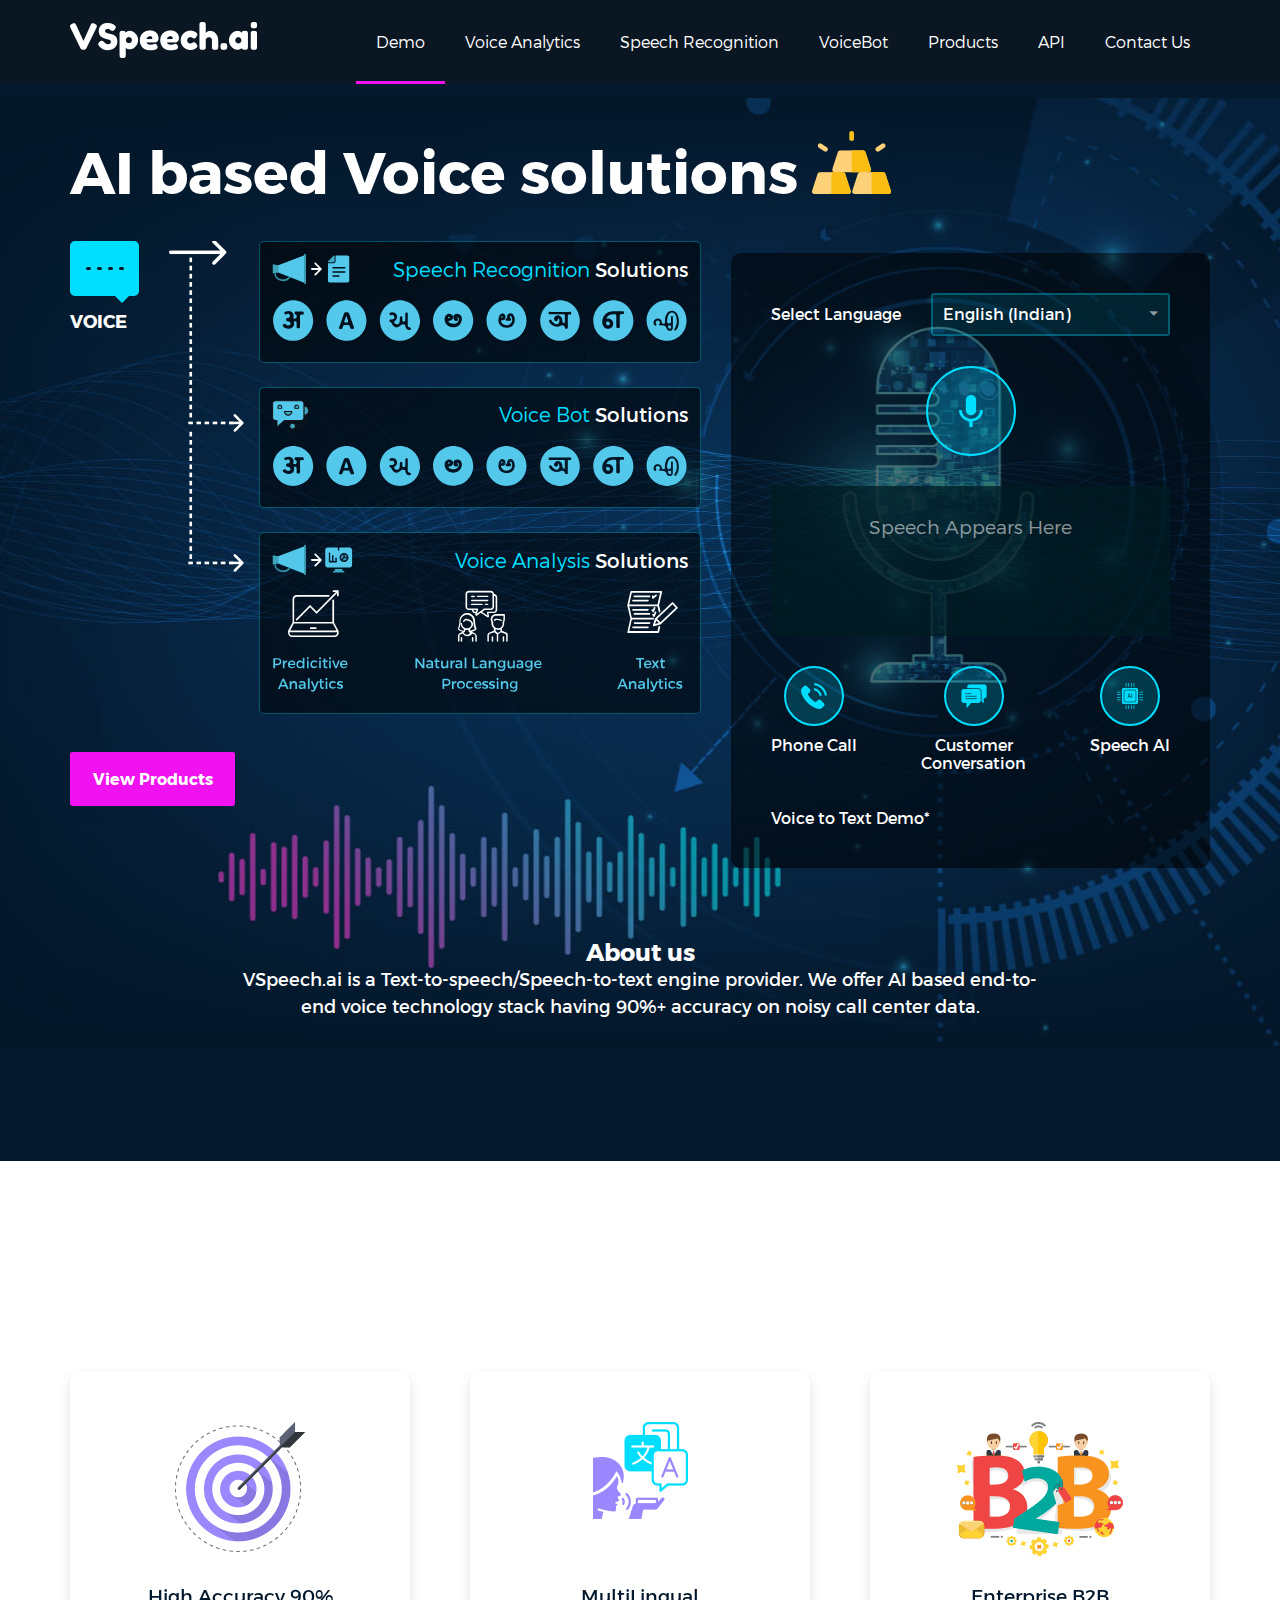
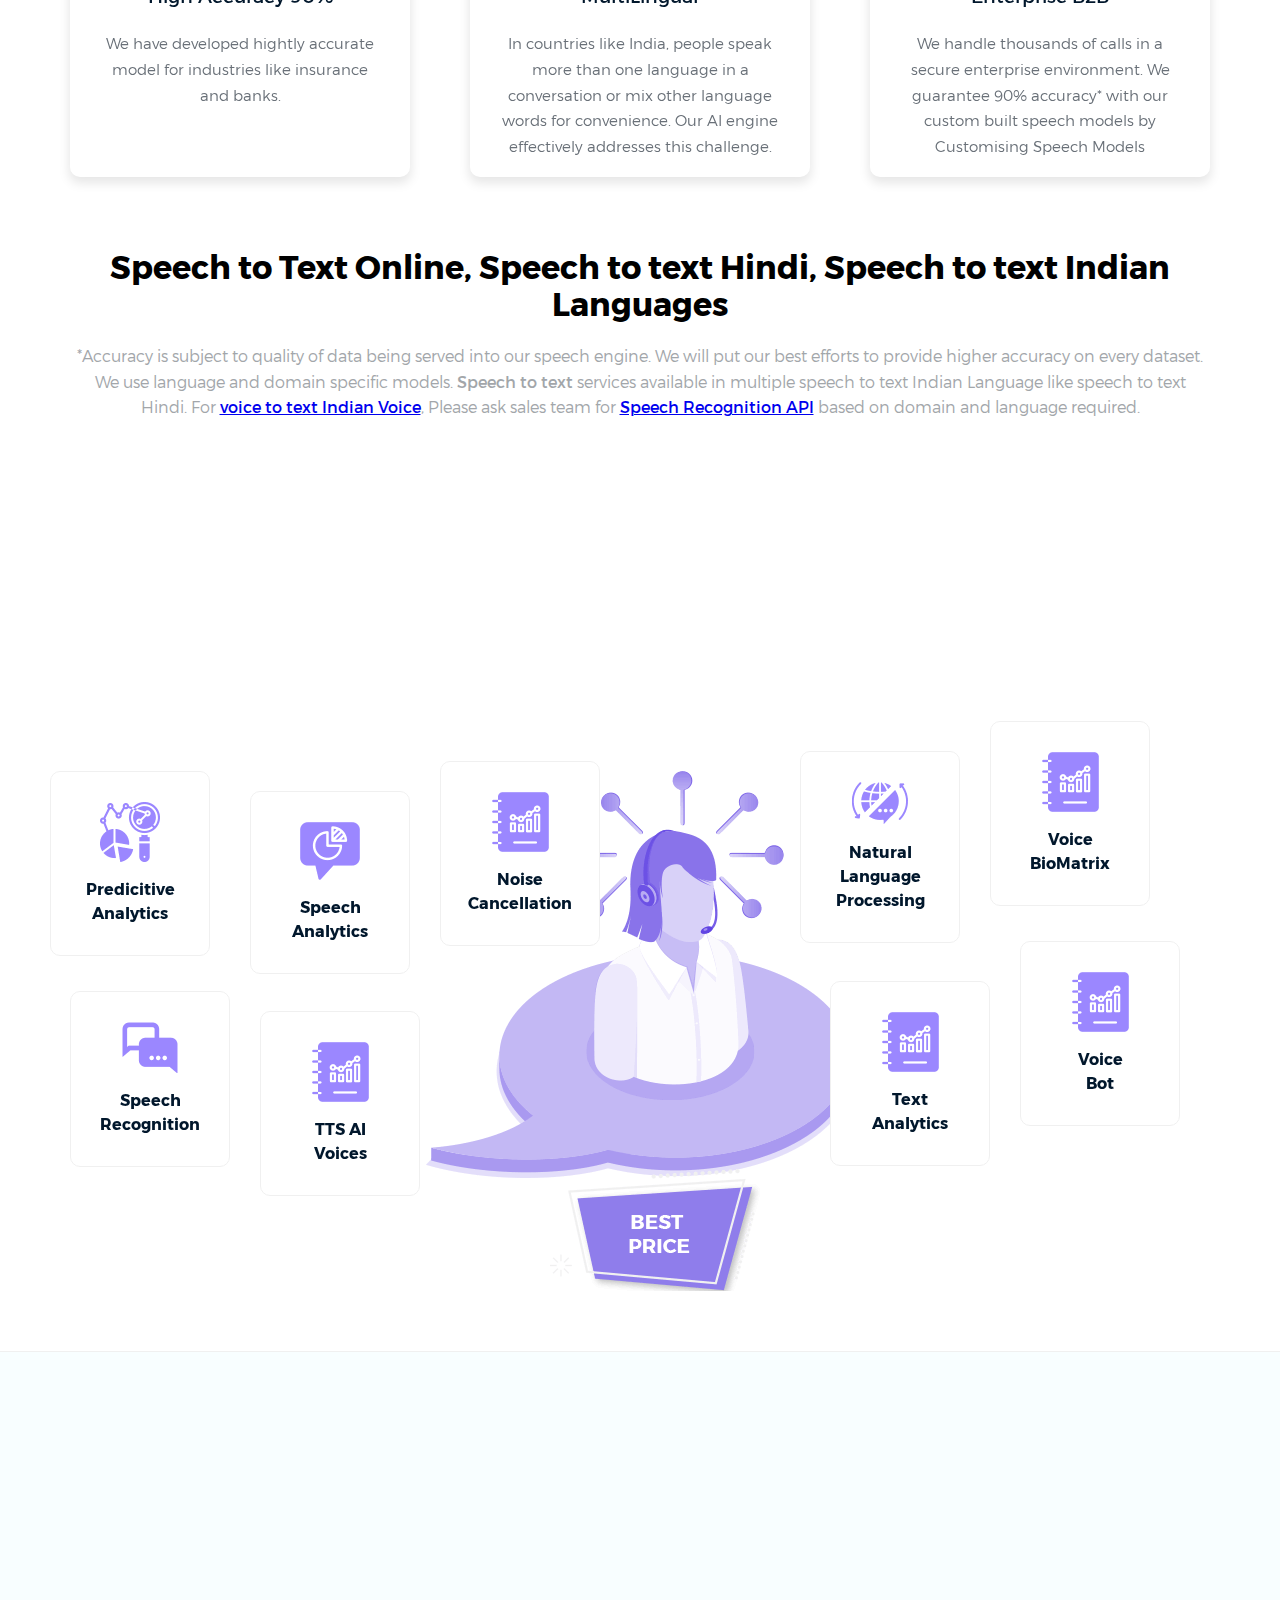
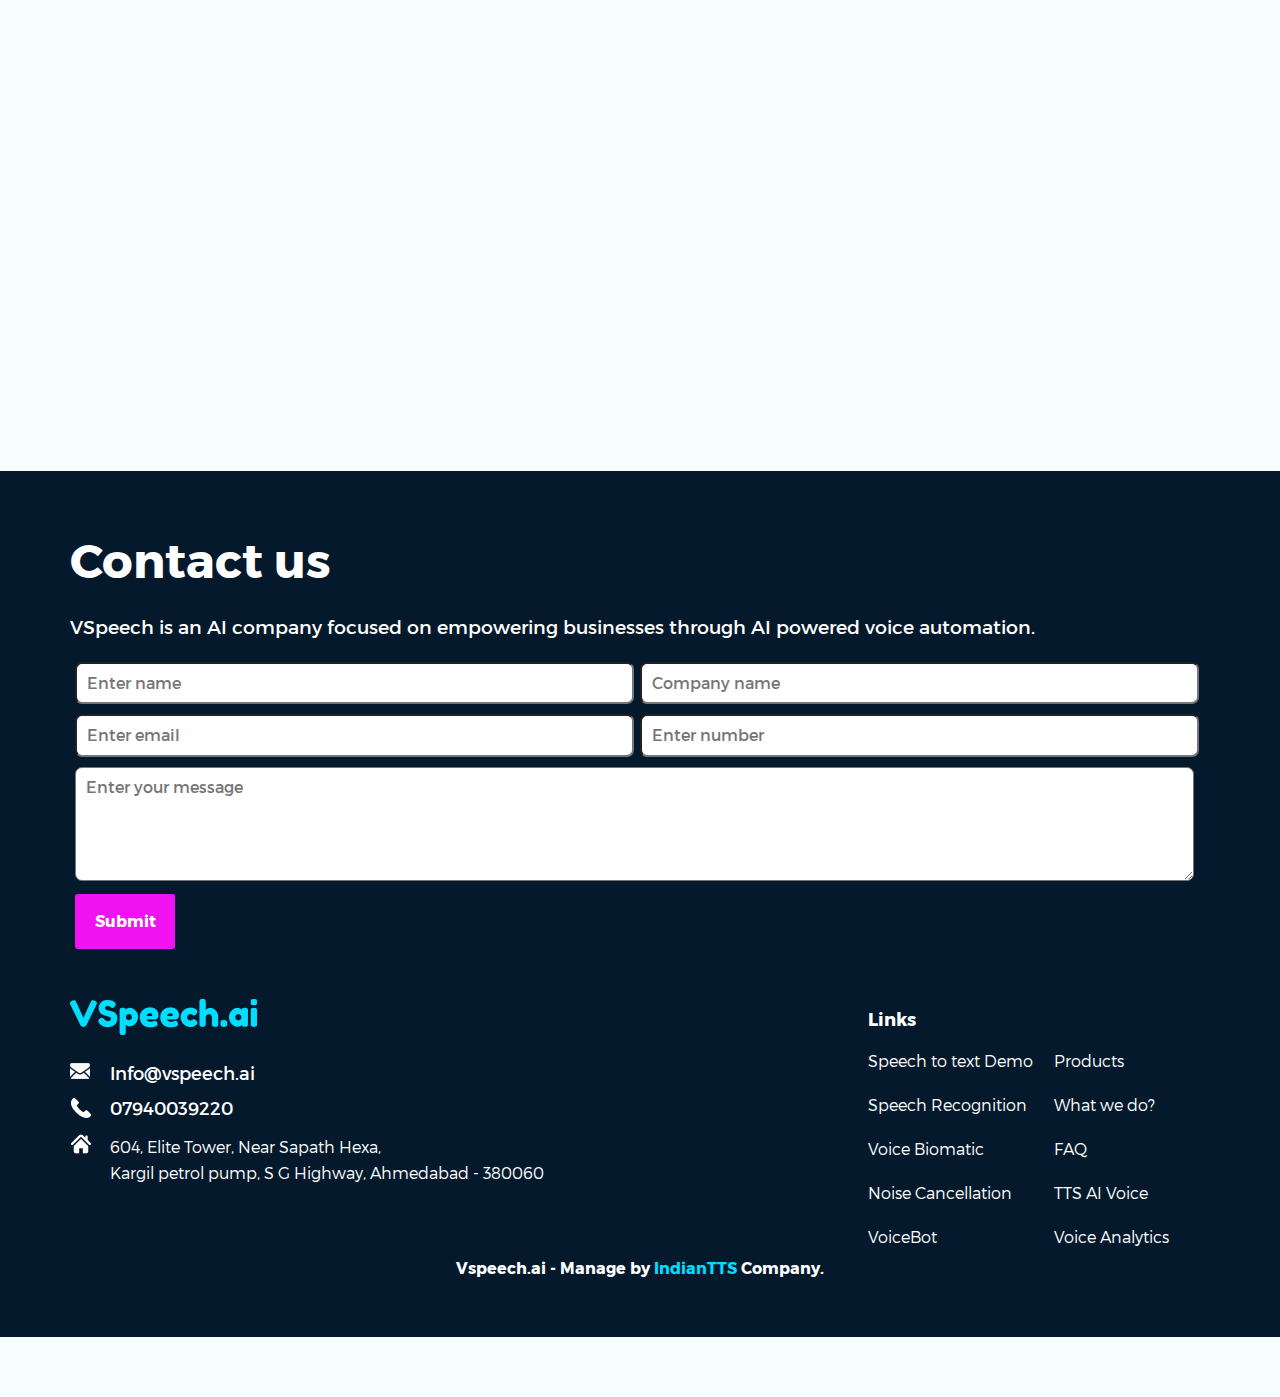
==== index.html @ 7326e4f8 "first" ====
<!DOCTYPE html>
<!--[if lt IE 7]>      <html class="no-js lt-ie9 lt-ie8 lt-ie7"> <![endif]-->
<!--[if IE 7]>         <html class="no-js lt-ie9 lt-ie8"> <![endif]-->
<!--[if IE 8]>         <html class="no-js lt-ie9"> <![endif]-->
<!--[if gt IE 8]><!-->
<html lang="en" class="no-js">
<!--<![endif]-->
<head>
<meta charset="utf-8" />
<meta http-equiv="X-UA-Compatible" content="IE=edge" />
<title>Speech to Text, Speech to text Hindi, Speech to text Indian Language
      Online</title>
<meta
      name="keywords"
      content="Speech to Text, Speech to text Hindi, Speech to text Indian Language, Speech to Text Online"
    />
<meta
      name="description"
      content="VSpeech is an AI company and providing speech to text online, speech to text Hindi, speech to text in Indian languages and convert speech input to text."
    />
<meta
      name="viewport"
      content="width=device-width, initial-scale=1.0, maximum-scale=1.0, user-scalable=no"
    />
<link rel="canonical" href="https://vspeech.ai/" />
<!-- Global site tag (gtag.js) - Google Analytics -->
<script
      async
      src="https://www.googletagmanager.com/gtag/js?id=UA-156684585-1"
    ></script>
<script>
      window.dataLayer = window.dataLayer || [];
      function gtag() {
        dataLayer.push(arguments);
      }
      gtag("js", new Date());

      gtag("config", "UA-156684585-1");
    </script>
<script type="application/ld+json">
	{
	 "@context": "http://schema.org",
	 "@type": "BreadcrumbList",
	 "itemListElement":
	 [
	  {
	   "@type": "ListItem",
	   "position": 1,
	   "item":
	   {
		"@id": "https://vspeech.ai/"",
		"name": "Home"
		}
	  },
	  {
	   "@type": "ListItem",
	  "position": 2,
	  "item":
	   {
		 "@id": "https://vspeech.ai/index.html#banner",
		 "name": "Demo"
	   }
	  },
	  {
	   "@type": "ListItem",
	  "position": 3,
	  "item":
	   {
		 "@id": "https://vspeech.ai/product.html",
		 "name": "Product"
	   }
	  },
	  {
	   "@type": "ListItem",
	  "position": 4,
	  "item":
	   {
		 "@id": "https://vspeech.ai/index.html#features",
		 "name": "Features"
	   }
	  },
	  {
	   "@type": "ListItem",
	  "position": 5,
	  "item":
	   {
		 "@id": "https://vspeech.ai/API.html",
		 "name": "API"
	   }
	  },
	  {
	   "@type": "ListItem",
	  "position": 6,
	  "item":
	   {
		 "@id": "https://vspeech.ai/index.html#contact-us",
		 "name": "Contact"
	   }
	  }
	 ]
	}
	</script>
<link rel="stylesheet" href="assets/css/normalize.css" />
<link rel="stylesheet" href="assets/css/animate.css" />
<link rel="stylesheet" href="assets/css/style.css" />
<script src="https://ajax.googleapis.com/ajax/libs/jquery/3.4.1/jquery.min.js"></script>
<script src="assets/js/wow.min.js" async defer></script>
<script src="assets/js/scripts.js" async defer></script>
<script src="assets/js/recorderjs/recorder.js" async defer></script>
<script src="assets/js/Upload_script.js" async defer></script>
<script type="text/javascript">
      

      function emailSend() {

  // $('#phraseform').click(function(e) {
        // e.preventDefault();
        var Name = $("#name").val();
        var emailID = $("#email").val();
        var Telno = $("#tel").val();
        var msg = $("#message").val();
        var comp_Name = $("#cname").val();

        var err1, err2, err3, err4, err5, err6;
        var data = {
            name: Name,
            email: emailID,
            contactphoneno: Telno,
            contactmessage: msg,
            company_Name: comp_Name
        };
        var phoneno = /^\(?([0-9]{3})\)?[-. ]?([0-9]{3})[-. ]?([0-9]{4})$/;
        var phoneno2 = /^\(?([0-9]{3})\)?[-. ]?([0-9]{3})[-. ]?([0-9]{3})[-. ]?([0-9]{4})$/;
        var phoneno3 = /^\(?([0-9]{3})\)?[-. ]?([0-9]{2})[-. ]?([0-9]{8})$/;
        var phoneno4 = /^\+?([0-9]{12})$/;
        var phoneno5 = /^\(?([0-9]{3})\)?[-. ]?([0-9]{8})$/;
        var phoneno6 = /^\(?([0-9]{4})\)?[-. ]?([0-9]{8})$/;
        var phoneno7 = /^\0?([0-9]{10})$/;
        var phoneno8 = /^\+?([0-9]{2})?[-. ]?([0-9]{10})$/;
        if (Name == "") {
            err1 = 1;
            $("#name").addClass("errClass");
        } else {
            err1 = 2;
            $("#name").removeClass("errClass");
        }
        if (emailID == "" || /^\w+([\.-]?\w+)*@\w+([\.-]?\w+)*(\.\w{2,3})+$/.test(emailID) == false) {
            err2 = 1;
            $("#email").addClass("errClass");
        } else {
            err2 = 2;
            $("#email").removeClass("errClass");
        }

        if (Telno.match(phoneno) || Telno.match(phoneno2) || Telno.match(phoneno3) || Telno.match(phoneno4) || Telno.match(phoneno5) || Telno.match(phoneno6) || Telno.match(phoneno7) || Telno.match(phoneno8)) {
            err3 = 2;
            $("#tel").removeClass("errClass");
        } else if (Telno == "") {
            err3 = 1;
            $("#tel").addClass("errClass");
        } else {
            err3 = 1;
            $("#tel").addClass("errClass");
        }
        if (msg == "") {
            err4 = 1;
            $("#message").addClass("errClass");
        } else {
            err4 = 2;
            $("#message").removeClass("errClass");
        }
        if (comp_Name == "") {
            err5 = 1;
            $("#cname").addClass("errClass");
        } else {
            err5 = 2;
            $("#cname").removeClass("errClass");
        }
        if (err1 == 2 && err2 == 2 && err3 == 2 && err4 == 2 && err5 == 2) {
            console.log("data :: ", data)
            $.ajax({
              type: "POST",
              url: "https://indiantts.com/api/send_vspeech_email",
              data: data,
              beforeSend: function() {
                  // alert('sending !!!');
              },
              success: function() {
                  // alert("success!!");
              },
              error: function(err) {
                  // alert("ERROR!!!");
              },
              complete: function() {
                  window.location.replace("thanks.html");
              }
          });
        }
        
    };

    </script>
</head>
<body>
<!--[if lt IE 7]>
      <p class="browsehappy">
        You are using an <strong>outdated</strong> browser. Please
        <a href="#">upgrade your browser</a> to improve your experience.
      </p>
    <![endif]-->
<div id="background-for-menu"></div>
<header>
  <div class="container">
    <div class="logo"> <a href="index.html"><i class="sprite sprite-top-logo"></i></a> </div>
    <div class="toggle-menu"> <span></span> <span></span> <span></span> </div>
    <nav>
      <ul>
        <li><a href="#banner" class="active">Demo</a></li>
        <li><a href="VoiceAnalysis.html">Voice Analytics</a></li>
        <li><a href="ASR.html">Speech Recognition</a></li>
        <li><a href="voicebot.html">VoiceBot</a></li>
        <li><a href="products.html">Products</a></li>
        <li><a href="API.html">API</a></li>
        <li><a href="#contact-us">Contact Us</a></li>
      </ul>
    </nav>
  </div>
</header>
<div id="banner">
  <div class="banner-content">
    <div class="container">
      <h1> AI based Voice solutions <i class="sprite sprite-gold-bar"></i> </h1>
      <div class="banner-main-content">
        <div class="banner-left-content">
          <div class="voice-wrap">
            <div class="svg-wrap">
              <div id="bars">
                <div class="bar"></div>
                <div class="bar"></div>
                <div class="bar"></div>
                <div class="bar"></div>
              </div>
            </div>
            <h4 class="voice">Voice</h4>
          </div>
          <div class="collector-wrap">
            <div class="left-arrows"> <i class="sprite sprite-left-arrows"></i> </div>
            <div class="collector vs-collector"> 
              <!-- <div class="collector-sprite">
                    <i class="sprite sprite-collector"> </i>
                  </div> -->
              <div class="collector-inner">
                <h3> <img src="assets/images/speaker.svg" /> <span>Speech Recognition <b>Solutions</b></span></h3>
                <p><img src="assets/images/lan-icon.svg" /></p>
              </div>
            </div>
            <div class="collector vs-collector"> 
              <!-- <div class="collector-sprite">
                    <i class="sprite sprite-humonitor"> </i>
                  </div> -->
              <div class="collector-inner">
                <h3> <img src="assets/images/voice-bot.svg" /> <span>Voice Bot <b>Solutions</b></span></h3>
                <p><img src="assets/images/lan-icon.svg" /></p>
              </div>
            </div>
            <div class="collector vs-collector last"> 
              <!-- <div class="collector-sprite">
                    <i class="sprite sprite-advisor"> </i>
                  </div> -->
              <div class="collector-inner">
                <h3> <img src="assets/images/voiceAna.svg" /> <span>Voice Analysis <b>Solutions</b></span></h3>
                <p><img src="assets/images/features.svg" /></p>
              </div>
            </div>
          </div>
          <div class="cta" style="margin-top:25px"> <a class="btn" href="products.html">View Products</a> </div>
        </div>
        <div class="banner-right-content" style="margin-top:12px">
          <div class="select-language-wrap"> <span>Select Language</span>
            <div class="box">
              <select data-placeholder="Choose a Language" id="lang">
                <option value="model_english" selected>English (Indian)</option>
                <option value="model_hindi">Hindi</option>
              </select>
            </div>
          </div>
          <div class="speak-wrap wow pulse infinite"> <i class="sprite sprite-mic" id="record"></i> </div>
          <div class="timerCls"> Recording will stop in - <span></span> Second</div>
          <div class="speech-appears-wrap">
            <div class="spinner speech-loader">
              <div class="rect1"></div>
              <div class="rect2"></div>
              <div class="rect3"></div>
              <div class="rect4"></div>
              <div class="rect5"></div>
            </div>
            <span id="dfl-txt">Speech Appears Here</span> <span id="result-txt">Speech Appears Here</span> </div>
          <div class="phone-call-wrap">
            <ul>
              <li> <span class="wow zoomIn"> <i class="sprite sprite-phone-call"></i> </span>
                <h6>Phone Call</h6>
              </li>
              <li> <span class="wow zoomIn"> <i class="sprite sprite-conversation"></i> </span>
                <h6> Customer<br />
                  Conversation </h6>
              </li>
              <li> <span class="wow zoomIn"> <i class="sprite sprite-speech-ai"></i> </span>
                <h6>Speech AI</h6>
              </li>
            </ul>
          </div>
          <br>
          <br>
          <span class="wow zoomIn" style="color:white";>Voice to Text Demo* </span> </div>
      </div>
      <div class="about">
        <h5>About us </h5>
        <p> VSpeech.ai is a Text-to-speech/Speech-to-text engine provider. We offer AI based end-to-end voice technology stack having 90%+ accuracy on noisy call center data.</p>
      </div>
    </div>
  </div>
</div>
<div id="partner-vspeech">
  <div class="container">
    <h2 class="title-h2 wow fadeInUp">Our Commitment</h2>
    <h4 class="title-h4 wow fadeInUp"> We are looking for a partners to expand our AI based voice technology </h4>
    <div class="partner-blocks-wrap">
      <div class="partner-block" data-wow-delay="0ms">
        <div class="sprite-block"> <i class="sprite sprite-accuracy"></i> </div>
        <h4 class="title-h4 dark">High Accuracy 90%</h4>
        <p> We have developed hightly accurate model for industries like
          insurance and banks. </p>
      </div>
      <div class="partner-block" data-wow-delay="200ms">
        <div class="sprite-block"> <i class="sprite sprite-multilingual"></i> </div>
        <h4 class="title-h4 dark">MultiLingual</h4>
        <p> In countries like India, people speak more than one language in a
          conversation or mix other language words for convenience. Our AI
          engine effectively addresses this challenge. </p>
      </div>
      <div class="partner-block" data-wow-delay="400ms">
        <div class="sprite-block"> <i class="sprite sprite-b2b"></i> </div>
        <h4 class="title-h4 dark">Enterprise B2B</h4>
        <p> We handle thousands of calls in a secure enterprise environment.
          We guarantee 90% accuracy* with our custom built speech models by
          Customising Speech Models </p>
      </div>
    </div>
    <div class="condition">
      <h1>Speech to Text Online, Speech to text Hindi, Speech to text Indian Languages</h1>
      <p> *Accuracy is subject to quality of data being served into our speech engine. We will put our best efforts to provide higher accuracy on every dataset. We use language and domain specific models. <b>Speech to text</b> services available in multiple speech to text Indian Language like speech to text Hindi. For <a href="product.html"><b>voice to text Indian Voice</b></a>, Please ask sales team for <a href="API.html"><b>Speech Recognition API</b></a> based on domain and language required. </p>
    </div>
  </div>
</div>
<div id="solutions">
  <div class="container">
    <h2 class="title-h2 wow fadeInUp"> What We do ? </h2>
    <h4 class="title-h4 wow fadeInUp"> Developing solutions for world’s industries. <br />
      AI driven technology firm, dedicated to solve complex business
      problems with Intelligent Speech Solutions.<br />
      Intelligent Speech Solutions AI driven technology firm. </h4>
    <div class="solutions-blocks-wrap"> <img
            src="assets/images/best-price.png"
            class="best-price-img"
            alt="best price"
          />
      <div class="solutions-block"> <i class="sprite sprite-predictive-analytics"></i>
        <h5 class="title-h5"> Predicitive<br />
          Analytics </h5>
      </div>
      <div class="solutions-block" data-wow-delay="200ms"> <i class="sprite sprite-speech-analytics"></i>
        <h5 class="title-h5"> Speech<br />
          Analytics </h5>
      </div>
      <div class="solutions-block" data-wow-delay="300ms"> <i class="sprite sprite-speech-recognition"></i>
        <h5 class="title-h5"> Speech<br />
          Recognition </h5>
      </div>
      <div class="solutions-block" data-wow-delay="500ms"> <i class="sprite sprite-language-processing"></i>
        <h5 class="title-h5"> Natural Language<br />
          Processing </h5>
      </div>
      <div class="solutions-block" data-wow-delay="700ms"> <i class="sprite sprite-text-analytics"></i>
        <h5 class="title-h5"> Text<br />
          Analytics </h5>
      </div>
      <div class="solutions-block" data-wow-delay="900ms"> <i class="sprite sprite-text-analytics"></i>
        <h5 class="title-h5"> Voice <br />
          BioMatrix </h5>
      </div>
      <div class="solutions-block" data-wow-delay="1100ms"> <i class="sprite sprite-text-analytics"></i>
        <h5 class="title-h5"> Voice <br />
          Bot</h5>
      </div>
      <div class="solutions-block" data-wow-delay="1300ms"> <i class="sprite sprite-text-analytics"></i>
        <h5 class="title-h5"> TTS AI  <br />
          Voices</h5>
      </div>
      <div class="solutions-block" data-wow-delay="1300ms"> <i class="sprite sprite-text-analytics"></i>
        <h5 class="title-h5"> Noise  <br />
          Cancellation</h5>
      </div>
    </div>
  </div>
</div>
<div id="features">
<div class="container">
  <h2 class="title-h2 wow fadeInUp animated" style="visibility: visible; animation-name: fadeInUp;"> Speech Recognition and Voice Analysis Features (ASR) </h2>
  <div class="api-wrap wow fadeInUp animated" style="visibility: visible; animation-name: fadeInUp;">
    <h4 class="title-h4"> AI driven technology firm, dedicated to solve complex business
      problems with<br>
      intelligent solutions AI driven technology firm. </h4>
    <a class="btn btn-api" href="https://vspeech.ai/API.html" title="Speech to Text Online API">API</a> </div>
  <div class="feature-blocks-wrap">
    <div class="feature-block wow fadeIn animated" style="visibility: visible; animation-name: fadeIn;">
      <div class="sprite-round-block light-pink"> <i class="sprite sprite-timestamp-generation"></i> </div>
      <h4 class="title-h4 dark">Timestamp Generation</h4>
      <p> Get each word time </p>
    </div>
    <div class="feature-block wow fadeIn animated" data-wow-delay="200ms" style="visibility: visible; animation-delay: 200ms; animation-name: fadeIn;">
      <div class="sprite-round-block light-purple"> <i class="sprite sprite-speaker-diarization"></i> </div>
      <h4 class="title-h4 dark">Speaker Diarization</h4>
      <p> Recognize speakers in Conversation and map with voice. </p>
    </div>
    <div class="feature-block wow fadeIn animated" data-wow-delay="400ms" style="visibility: visible; animation-delay: 400ms; animation-name: fadeIn;">
      <div class="sprite-round-block light-orange"> <i class="sprite sprite-lexicon-dictionary"></i> </div>
      <h4 class="title-h4 dark">Custom Lexicon Dictionaries</h4>
      <p> Correct transcript accuracy by adding Lexicon layer . This works
        effectively for names and industry usecase keywords. </p>
    </div>
    <div class="feature-block wow fadeIn animated" data-wow-delay="600ms" style="visibility: visible; animation-delay: 600ms; animation-name: fadeIn;">
      <div class="sprite-round-block light-sky"> <i class="sprite sprite-live-streaming"></i> </div>
      <h4 class="title-h4 dark">Live Streaming</h4>
      <p> Real-time Stream support for Voice Bots. </p>
    </div>
    <div class="feature-block wow fadeIn animated" data-wow-delay="800ms" style="visibility: visible; animation-delay: 800ms; animation-name: fadeIn;">
      <div class="sprite-round-block light-violet"> <i class="sprite sprite-confidence-score"></i> </div>
      <h4 class="title-h4 dark">Confidence and Individual</h4>
      <p> Monitor accuracy by score of sentence and indivisual word. </p>
    </div>
  </div>
</div>
<footer id="contact-us">
  <div class="container">
    <div class="contact-flex">
      <h2 class="title-h2"> Contact us </h2>
      <div class="letter-image wow zoomIn slow">
        <div class="animated-mail">
          <div class="back-fold"></div>
          <div class="letter">
            <div class="letter-border"></div>
            <div class="letter-title"></div>
            <div class="letter-context"></div>
            <div class="letter-stamp">
              <div class="letter-stamp-inner"></div>
            </div>
          </div>
          <div class="top-fold"></div>
          <div class="body"></div>
          <div class="left-fold"></div>
        </div>
        <div class="shadow"></div>
      </div>
    </div>
    <h4 class="title-h4"> VSpeech is an AI company focused on empowering businesses through AI powered voice automation. </h4>
    <div style="margin-top: 15px;padding: 5px;">
      <div class="customInputDiv">
        <input type="text" class="customInput" id="name" name="Name" placeholder="Enter name" required>
      </div>
      <div class="customInputDiv">
        <input type="text" class="customInput" id="cname" name="Company" placeholder="Company name" required>
      </div>
      <div class="customInputDiv">
        <input type="email" class="customInput" id="email" name="Email-Address" placeholder="Enter email" required>
      </div>
      <div class="customInputDiv" style="margin-bottom: 10px;">
        <input type="tel" class="customInput" id="tel" name="Mobile" placeholder="Enter number" required>
      </div>
      <div class="cntMsg" style="    margin-bottom: 10px;    ">
        <textarea class="customInput" name="Message" id="message" rows="5" placeholder="Enter your message" required></textarea>
      </div>
      <div class="cntBtn">
        <button type="submit" id="phraseform" onclick="emailSend()" title="Submit" class="btn defBtn btn-lg float-right">Submit</button>
      </div>
    </div>
    <div class="contact-wrap" style="width: 100%;">
      <div class="contact-us"> <a href="#" class="footer-logo"> <i class="sprite sprite-footer-logo"></i
            ></a>
        <ul>
          <li> <i class="sprite sprite-mail"></i> <a href="mailto:info@vspeech.ai">Info@vspeech.ai</a> </li>
          <li> <i class="sprite sprite-phone"></i> <a href="tel:07940039220">07940039220</a> </li>
          <li> <i class="sprite sprite-address"></i> <span> 604, Elite Tower, Near Sapath Hexa,<br />
            Kargil petrol pump, S G Highway, Ahmedabad - 380060</span
                > </li>
        </ul>
      </div>
      <div class="links-wrap main-page">
        <h5>Links</h5>
        <ul>
          <li><a href="#banner">Speech to text Demo</a></li>
          <li><a href="ASR.html">Speech Recognition</a></li>
          <li><a href="VoiceBioMatrix.html">Voice Biomatic</a></li>
          <li><a href="NoiseCancellation.html">Noise Cancellation</a></li>
          <li><a href="voicebot.html">VoiceBot</a></li>
          <li><a href="products.html">Products</a></li>
          <li><a href="index.html#solutions">What we do?</a></li>
          <li><a href="FAQ.html">FAQ</a></li>
          <li><a href="https://indiantts.com/">TTS AI Voice</a></li>
		  <li><a href="VoiceAnalysis.html">Voice Analytics</a></li>
        </ul>
      </div>
    </div>
    <div style="width: 100%;color: white;">
      <h4 style="text-align: center;">Vspeech.ai - Manage by <a href="https://indiantts.com/" target="_blank" style="text-decoration: none;color: #00deff;"><span>IndianTTS</span></a> Company.</h4>
      <!-- <h4 style="text-align: center;">Copyright © 2020 Indian Text to Speech Pvt Ltd, All Rights Reserved.<h4> --> 
    </div>
  </div>
</footer>
<div class="bottom-to-top"> <i>▲</i> </div>
</body>
</html>
---- assets/css/style.css ----
@charset "UTF-8";
@font-face {
	font-family: "Montserrat";
	src: url("fonts/Montserrat-Light.eot");
	src: url("fonts/Montserrat-Light.eot?#iefix") format("embedded-opentype"), url("fonts/Montserrat-Light.woff") format("woff"), url("fonts/Montserrat-Light.ttf") format("truetype"), url("fonts/Montserrat-Light.svg#Montserrat-Light") format("svg");
	font-weight: 300;
	font-style: normal;
}
@font-face {
	font-family: "Montserrat";
	src: url("fonts/Montserrat-Regular.eot");
	src: url("fonts/Montserrat-Regular.eot?#iefix") format("embedded-opentype"), url("fonts/Montserrat-Regular.woff") format("woff"), url("fonts/Montserrat-Regular.ttf") format("truetype"), url("fonts/Montserrat-Regular.svg#Montserrat-Regular") format("svg");
	font-weight: normal;
	font-style: normal;
}
@font-face {
	font-family: "Montserrat";
	src: url("fonts/Montserrat-Bold.eot");
	src: url("fonts/Montserrat-Bold.eot?#iefix") format("embedded-opentype"), url("fonts/Montserrat-Bold.woff") format("woff"), url("fonts/Montserrat-Bold.ttf") format("truetype"), url("fonts/Montserrat-Bold.svg#Montserrat-Bold") format("svg");
	font-weight: bold;
	font-style: normal;
}
* {
	padding: 0;
	margin: 0;
	-webkit-box-sizing: border-box;
	box-sizing: border-box;
}
html {
	font-size: 1rem;
	scroll-behavior: smooth;
}
body {
	font-family: "Montserrat", sans-serif !important;
	-webkit-font-smoothing: antialiased;
	-moz-osx-font-smoothing: grayscale;
}
/* common functions scss */
/* sprite icons */
.sprite, ul.product-ul li::before {
	background-image: url(../images/spritesheet.png);
	background-repeat: no-repeat;
	display: inline-block;
}
.sprite-accuracy {
	width: 130px;
	height: 132px;
	background-position: -1px -1px;
}
.sprite-acquire-customers {
	width: 60px;
	height: 59px;
	background-position: -133px -1px;
}
.sprite-address {
	width: 22px;
	height: 20px;
	background-position: -195px -1px;
}
.sprite-advisor {
	width: 77px;
	height: 76px;
	background-position: -219px -1px;
}
.sprite-b2b {
	width: 166px;
	height: 134px;
	background-position: -133px -79px;
}
.sprite-collector {
	width: 81px;
	height: 74px;
	background-position: -298px -1px;
}
.sprite-confidence-score {
	width: 40px;
	height: 40px;
	background-position: -301px -77px;
}
.sprite-conversation {
	width: 26px;
	height: 25px;
	background-position: -343px -77px;
}
.sprite-engage-customers {
	width: 60px;
	height: 60px;
	background-position: -301px -119px;
}
.sprite-footer-logo {
	width: 187px;
	height: 36px;
	background-position: -1px -215px;
}
.sprite-gold-bar {
	width: 79px;
	height: 63px;
	background-position: -301px -181px;
}
.sprite-humonitor {
	width: 81px;
	height: 60px;
	background-position: -190px -246px;
}
.sprite-language-processing {
	width: 56px;
	height: 43px;
	background-position: -273px -246px;
}
.sprite-left-arrows {
	width: 76px;
	height: 333px;
	background-position: -382px -1px;
}
.sprite-lexicon-dictionary {
	width: 29px;
	height: 42px;
	background-position: -1px -370px;
}
.sprite-live-streaming {
	width: 40px;
	height: 28px;
	background-position: -32px -370px;
}
.sprite-top-logo {
	width: 187px;
	height: 36px;
	background-position: -74px -370px;
}
.sprite-mail {
	width: 20px;
	height: 16px;
	background-position: -263px -370px;
}
.sprite-mic {
	width: 26px;
	height: 32px;
	background-position: -285px -336px;
}
.sprite-multilingual {
	width: 95px;
	height: 97px;
	background-position: -313px -336px;
}
.sprite-phone {
	width: 22px;
	height: 21px;
	background-position: -410px -336px;
}
.sprite-phone-call {
	width: 26px;
	height: 26px;
	background-position: -434px -336px;
}
.sprite-predictive-analytics {
	width: 60px;
	height: 60px;
	background-position: -410px -364px;
}
.sprite-product-tick, ul.product-ul li::before {
	width: 21px;
	height: 21px;
	background-position: -1px -156px;
}
.sprite-product-avatar {
	width: 138px;
	height: 95px;
	background-position: -10px -255px;
}
.sprite-speaker-diarization {
	width: 39px;
	height: 39px;
	background-position: -1px -426px;
}
.sprite-speech-ai {
	width: 26px;
	height: 26px;
	background-position: -42px -426px;
}
.sprite-speech-analytics {
	width: 60px;
	height: 58px;
	background-position: -70px -426px;
}
.sprite-speech-recognition {
	width: 56px;
	height: 51px;
	background-position: -132px -426px;
}
.sprite-support-customers {
	width: 60px;
	height: 57px;
	background-position: -190px -426px;
}
.sprite-text-analytics {
	width: 57px;
	height: 60px;
	background-position: -252px -426px;
}
.sprite-timestamp-generation {
	width: 39px;
	height: 41px;
	background-position: -410px -426px;
}
.sprite-price-icon {
	width: 60px;
	height: 60px;
	background-position: -47px -143px;
}
/* Head and Banner section */
#banner, #banner-product {
	background: url(../images/banner.jpg) center 15px no-repeat #04192c;
	width: 100%;
}
#banner.product-banner, #banner-product.product-banner {
	background: #04192c;
}
header {
	background-color: #0a1622;
	-webkit-box-shadow: 0px 2px 4.55px 0.45px rgba(0, 0, 0, 0.3);
	box-shadow: 0px 2px 4.55px 0.45px rgba(0, 0, 0, 0.3);
}
header .container {
	display: -webkit-box;
	display: -ms-flexbox;
	display: flex;
	-webkit-box-orient: horizontal;
	-webkit-box-direction: normal;
	-ms-flex-direction: row;
	flex-direction: row;
	-webkit-box-pack: justify;
	-ms-flex-pack: justify;
	justify-content: space-between;
	-webkit-box-align: center;
	-ms-flex-align: center;
	align-items: center;
}
 @media only screen and (max-width: 767px) {
header .container {
	-webkit-box-orient: vertical;
	-webkit-box-direction: normal;
	-ms-flex-direction: column;
	flex-direction: column;
}
}
header .logo {
	padding: 22px 0;
}
.container {
	padding: 0 15px;
	max-width: 1170px;
	width: 100%;
	margin: auto;
}
nav ul {
	display: -webkit-inline-box;
	display: -ms-inline-flexbox;
	display: inline-flex;
}
nav li {
	list-style: none;
}
nav li a {
	color: #fff;
	text-decoration: none;
	padding: 0 20px 30px 20px;
	font-weight: 300;
	font-size: 1rem;
}
nav li a:hover, nav li a:focus, nav li a:active, nav li a.active {
	border-bottom: 3px solid #f112f1;
	color: #fff !important;
}
.banner-content {
	padding: 3rem 0 7rem;
}
.banner-content h1 {
	font-size: 3.7rem;
	color: #fff;
	margin: 0 0 2.3rem;
}
.banner-main-content {
	display: -webkit-box;
	display: -ms-flexbox;
	display: flex;
	-webkit-box-orient: horizontal;
	-webkit-box-direction: normal;
	-ms-flex-direction: row;
	flex-direction: row;
}
 @media only screen and (max-width: 767px) {
.banner-main-content {
	-webkit-box-orient: vertical;
	-webkit-box-direction: normal;
	-ms-flex-direction: column;
	flex-direction: column;
}
}
.banner-left-content {
	-webkit-box-flex: 58%;
	-ms-flex: 58%;
	flex: 58%;
	display: -webkit-box;
	display: -ms-flexbox;
	display: flex;
	-webkit-box-orient: horizontal;
	-webkit-box-direction: normal;
	-ms-flex-direction: row;
	flex-direction: row;
	-ms-flex-wrap: wrap;
	flex-wrap: wrap;
}
 @media only screen and (max-width: 767px) {
.banner-left-content {
	-webkit-box-orient: vertical;
	-webkit-box-direction: normal;
	-ms-flex-direction: column;
	flex-direction: column;
}
}
.voice-wrap {
	-webkit-box-flex: 15%;
	-ms-flex: 15%;
	flex: 15%;
}
.voice-wrap h4.voice {
	color: #fff;
	font-size: 1.1rem;
	font-weight: bold;
	text-transform: uppercase;
	padding: 15px 0 0;
}
.svg-wrap {
	background-color: #00deff;
	width: 70%;
	border-radius: 5px;
	padding: 10px 0;
	position: relative;
}
.svg-wrap::after {
	top: 100%;
	right: 15%;
	border: solid transparent;
	content: " ";
	height: 0;
	width: 0;
	position: absolute;
	pointer-events: none;
	border-color: rgba(136, 183, 213, 0);
	border-top-color: #00deff;
	border-width: 7px;
	margin-left: -7px;
}
.svg-wrap #bars {
	display: -webkit-box;
	display: -ms-flexbox;
	display: flex;
	-webkit-box-pack: center;
	-ms-flex-pack: center;
	justify-content: center;
	-webkit-box-align: center;
	-ms-flex-align: center;
	align-items: center;
	height: 35px;/*     background: black; */
}
.svg-wrap .bar {
	background: #01172c;
	bottom: 1px;
	height: 3px;
	width: 5px;
	margin: 0px 3px;
	border-radius: 3px;
	-webkit-animation: sound 0ms -600ms linear infinite alternate;
	animation: sound 0ms -600ms linear infinite alternate;
}
 @-webkit-keyframes sound {
 0% {
 opacity: 0.35;
 height: 3px;
}
 100% {
 opacity: 1;
 height: 30px;
}
}
 @keyframes sound {
 0% {
 opacity: 0.35;
 height: 3px;
}
 100% {
 opacity: 1;
 height: 30px;
}
}
.svg-wrap .bar:nth-child(1) {
	left: 1px;
	-webkit-animation-duration: 474ms;
	animation-duration: 474ms;
}
.svg-wrap .bar:nth-child(2) {
	left: 15px;
	-webkit-animation-duration: 433ms;
	animation-duration: 433ms;
}
.svg-wrap .bar:nth-child(3) {
	left: 29px;
	-webkit-animation-duration: 407ms;
	animation-duration: 407ms;
}
.svg-wrap .bar:nth-child(4) {
	left: 43px;
	-webkit-animation-duration: 458ms;
	animation-duration: 458ms;
}
.collector-wrap {
	-webkit-box-flex: 85%;
	-ms-flex: 85%;
	flex: 85%;
	padding-left: 90px;
	position: relative;
}
.left-arrows {
	position: absolute;
	left: 0;
}
.collector {
	padding: 0 0 50px 105px;
	position: relative;
}
.collector.last {
	padding-bottom: 0;
}
.collector .collector-sprite {
	position: absolute;
	left: 0;
	text-align: center;
}
.collector h3 {
	color: #00deff;
	font-weight: normal;
	font-size: 1.6rem;
	padding: 0 0 15px;
}
.collector p {
	color: #fff;
	font-size: 1.3rem;
	line-height: 2rem;
}
.cta {
	-webkit-box-flex: 100%;
	-ms-flex: 100%;
	flex: 100%;
	position: relative;
	z-index: 1;
	top: -30px;
}
.cta .btn {
	margin-right: 1rem;
	width: 25%;
	margin-bottom: 12px;
}
.btn {
	font-weight: bold;
	display: inline-block;
	text-align: center;
	vertical-align: middle;
	border-radius: 0.15rem;
	padding: 0.75rem 1rem;
	cursor: pointer;
	text-decoration: none;
	border: 2px solid #f112f1;
	color: #fff;
	-webkit-transition: 0.4s;
	transition: 0.4s;
	background-color: #f112f1;
	padding: 1rem 1.1rem;
}
.btn:hover, .btn:focus, .btn:active {
	background-color: rgba(241, 18, 241, 0.14);
}
.btn.btn-primary {
	background-color: rgba(241, 18, 241, 0.14);
}
.btn.btn-primary:hover, .btn.btn-primary:focus, .btn.btn-primary:active {
	background-color: #f112f1;
}
.btn.btn-api {
	background-color: rgba(241, 18, 241, 0.14);
	color: #f112f1;
	padding: 0.7rem 1.8rem;
}
.btn.btn-api:hover, .btn.btn-api:focus, .btn.btn-api:active {
	background-color: #f112f1;
	color: #fff;
}
.banner-right-content {
	background-color: rgba(0, 0, 0, 0.54);
	padding: 40px;
	border-radius: 10px;
	-webkit-box-flex: 42%;
	-ms-flex: 42%;
	flex: 42%;
}
.select-language-wrap {
	display: -webkit-box;
	display: -ms-flexbox;
	display: flex;
	-webkit-box-orient: horizontal;
	-webkit-box-direction: normal;
	-ms-flex-direction: row;
	flex-direction: row;
	-webkit-box-pack: justify;
	-ms-flex-pack: justify;
	justify-content: space-between;
}
 @media only screen and (max-width: 767px) {
.select-language-wrap {
	-webkit-box-orient: vertical;
	-webkit-box-direction: normal;
	-ms-flex-direction: column;
	flex-direction: column;
}
}
.select-language-wrap span {
	color: #fff;
	font-size: 1rem;
	-ms-flex-item-align: center;
	-ms-grid-row-align: center;
	align-self: center;
}
.select-language-wrap .box {
	display: block;
	width: 60%;
	position: relative;
}
.select-language-wrap .box::before {
	content: "◣";
	position: absolute;
	top: 14px;
	right: 14px;
	-webkit-transform: rotate(-45deg);
	transform: rotate(-45deg);
	text-align: center;
	font-size: 0.5rem;
	color: #8b9ba1;
	pointer-events: none;
}
.select-language-wrap .box select {
	-webkit-appearance: none;
	-moz-appearance: none;
	appearance: none;
	background-color: rgba(0, 222, 255, 0.1);
	width: 100%;
	text-indent: 0.01px;
	-webkit-transition: border-color 0.15s ease-in-out 0s, -webkit-box-shadow 0.15s ease-in-out 0s;
	transition: border-color 0.15s ease-in-out 0s, -webkit-box-shadow 0.15s ease-in-out 0s;
	transition: border-color 0.15s ease-in-out 0s, box-shadow 0.15s ease-in-out 0s;
	transition: border-color 0.15s ease-in-out 0s, box-shadow 0.15s ease-in-out 0s, -webkit-box-shadow 0.15s ease-in-out 0s;
	border-radius: 0.2rem;
	white-space: nowrap;
	overflow: hidden;
	text-overflow: ellipsis;
	color: #fff;
	cursor: pointer;
	font-size: 1rem;
	border: 2px solid rgba(0, 222, 255, 0.3);
	padding: 10px;
}
.select-language-wrap .box select option {
	background-color: rgba(0, 0, 0, 0.8);
}
.speak-wrap {
	margin: 30px auto;
	width: 90px;
	height: 90px;
	border-radius: 50%;
	border: 2px solid #00deff;
	display: -webkit-box;
	display: -ms-flexbox;
	display: flex;
	-webkit-box-align: center;
	-ms-flex-align: center;
	align-items: center;
	-webkit-box-pack: center;
	-ms-flex-pack: center;
	justify-content: center;
	background-color: rgba(0, 222, 255, 0.2);
}
.speech-appears-wrap {
	background-color: rgba(0, 27, 34, 0.74);
	color: #fff;
	padding: 15px 20px;
	height: 150px;
}
.speech-appears-wrap #dfl-txt {
	font-weight: 300;
	font-size: 1.2rem;
	opacity: 0.54;
	text-align: center;
	width: 100%;
	height: 100%;
	display: inline-block;
	padding: 15px 0;
}
.speech-appears-wrap #result-txt {
	font-weight: 300;
	font-size: 1.2rem;
	opacity: 0.84;
	text-align: center;
	width: 100%;
	height: 100%;
	/*display: inline-block;*/
	padding: 15px 0;
}
.phone-call-wrap ul {
	display: -webkit-box;
	display: -ms-flexbox;
	display: flex;
	-webkit-box-orient: horizontal;
	-webkit-box-direction: normal;
	-ms-flex-direction: row;
	flex-direction: row;
	-webkit-box-pack: justify;
	-ms-flex-pack: justify;
	justify-content: space-between;
	padding: 30px 0 0;
}
 @media only screen and (max-width: 767px) {
.phone-call-wrap ul {
	-webkit-box-orient: vertical;
	-webkit-box-direction: normal;
	-ms-flex-direction: column;
	flex-direction: column;
}
}
.phone-call-wrap ul li {
	list-style: none;
	text-align: center;
}
.phone-call-wrap ul li span {
	width: 60px;
	height: 60px;
	margin: auto auto 10px auto;
	border-radius: 50%;
	border: 2px solid #00deff;
	display: -webkit-box;
	display: -ms-flexbox;
	display: flex;
	-webkit-box-align: center;
	-ms-flex-align: center;
	align-items: center;
	-webkit-box-pack: center;
	-ms-flex-pack: center;
	justify-content: center;
	background-color: rgba(0, 222, 255, 0.2);
}
.phone-call-wrap ul li h6 {
	color: #fff;
	font-size: 1rem;
	font-weight: normal;
}
/* Partner with VSpeech section */
#partner-vspeech, #solutions, #features, #boost-business, footer {
	padding: 60px 0;
}
.title-h2 {
	font-size: 3rem;
	color: #01172c;
	font-weight: bold;
	padding: 0 0 25px;
}
.partner-blocks-wrap {
	display: -webkit-box;
	display: -ms-flexbox;
	display: flex;
	-webkit-box-orient: horizontal;
	-webkit-box-direction: normal;
	-ms-flex-direction: row;
	flex-direction: row;
	-webkit-box-pack: justify;
	-ms-flex-pack: justify;
	justify-content: space-between;
	padding: 40px 0 0;
}
 @media only screen and (max-width: 767px) {
.partner-blocks-wrap {
	-webkit-box-orient: vertical;
	-webkit-box-direction: normal;
	-ms-flex-direction: column;
	flex-direction: column;
}
}
.partner-block {
	width: 340px;
	height: 405px;
	padding: 0 30px;
	border-radius: 10px;
	-webkit-box-shadow: 0px 5px 11.04px 0.96px rgba(0, 0, 0, 0.1);
	box-shadow: 0px 5px 11.04px 0.96px rgba(0, 0, 0, 0.1);
	text-align: center;
	background-color: #fff;
	-webkit-transform: perspective(1px) translateZ(0);
	transform: perspective(1px) translateZ(0);
	-webkit-transition-duration: 0.3s;
	transition-duration: 0.3s;
	-webkit-transition-property: -webkit-transform;
	transition-property: -webkit-transform;
	transition-property: transform;
	transition-property: transform, -webkit-transform;
}
.partner-block:hover {
	-webkit-transform: scale(1.05);
	transform: scale(1.05);
}
.partner-block p {
	color: #697078;
	font-weight: 300;
	line-height: 1.6rem;
	font-size: 0.95rem;
}
 @media only screen and (max-width: 767px) {
.partner-block p {
	font-size: 1.2rem;
	line-height: 2rem;
}
}
.partner-block .title-h4 {
	padding: 25px 0 20px;
}
.sprite-block {
	padding: 50px 0 0;
	height: 184px;
}
.title-h4 {
	color: #697078;
	font-size: 1.2rem;
	font-weight: normal;
	line-height: 1.9rem;
}
.footer-line {
	color: #fefefe;
	font-size: 1.0rem;
	font-weight: normal;
	line-height: 1.9rem;
	margin-top: 20px;
}
.footer-line span {
	color: #00deff;
}
.title-h4.dark {
	color: #01172c;
}
.condition {
	padding: 50px 0 0;
	text-align: center;
}
.condition p {
	line-height: 1.6rem;
	font-weight: 300;
	color: #a2a6aa;
}
/* solutions section */
.solutions-blocks-wrap {
	position: relative;
	background: url(../images/best-price.png) center 60px no-repeat;
	width: 100%;
	min-height: 580px;
	padding: 40px 0 0;
}
.solutions-blocks-wrap .best-price-img {
	display: none;
}
.solutions-block {
	    position: absolute;
    top: 10px;
    right: 0;
    text-align: center;
    border: 1px solid #f0f0f0;
    border-radius: 10px;
    padding: 30px 22px;
    max-width: 160px;
    width: 100%;
    min-height: 130px;
    display: -webkit-box;
    display: -ms-flexbox;
    display: flex;
    -webkit-box-orient: vertical;
    -webkit-box-direction: normal;
    -ms-flex-direction: column;
    flex-direction: column;
    -webkit-box-align: center;
    -ms-flex-align: center;
    align-items: center;
    -webkit-box-pack: center;
    -ms-flex-pack: center;
    justify-content: center;
    -webkit-transform: perspective(1px) translateZ(0);
    transform: perspective(1px) translateZ(0);
    -webkit-transition-duration: 0.3s;
    transition-duration: 0.3s;
    -webkit-transition-property: -webkit-transform;
    transition-property: -webkit-transform;
    transition-property: transform;
    transition-property: transform, -webkit-transform;
    -webkit-transition-timing-function: ease-out;
    transition-timing-function: ease-out;
    background-color: #fff;
}
.solutions-block:hover {
	-webkit-transform: translateY(-8px);
	transform: translateY(-8px);
}
.solutions-block:nth-child(2) {
	left: -20px;
	top: 60px;
}
.solutions-block:nth-child(3) {
	left: 180px;
	top: 80px;
}
.solutions-block:nth-child(4) {
	left: 0;
	top: 280px;
}
.solutions-block:nth-child(5) {
	    right: 250px;
    top: 40px;
}
.solutions-block:nth-child(6) {
	right: 220px;
	top: 270px;
}
.solutions-block:nth-child(7) {
	right: 60px;
	top: 10px;
}
.solutions-block:nth-child(8) {
	right: 30px;
	top: 230px;
}
.solutions-block:nth-child(9) {
	    left: 190px;
    top: 300px;
}
.solutions-block:nth-child(10) {
	    left: 370px;
    top: 50px;
}
.title-h5 {
	color: #01172c;
	font-size: 1rem;
	font-weight: bold;
	line-height: 1.5rem;
	padding: 15px 0 0;
}
/* features section */
#features {
	background-color: #f8feff;
	border-top: 1px solid #f0f0f0;
}
.api-wrap {
	display: -webkit-box;
	display: -ms-flexbox;
	display: flex;
	-webkit-box-orient: horizontal;
	-webkit-box-direction: normal;
	-ms-flex-direction: row;
	flex-direction: row;
}
 @media only screen and (max-width: 767px) {
.api-wrap {
	-webkit-box-orient: vertical;
	-webkit-box-direction: normal;
	-ms-flex-direction: column;
	flex-direction: column;
}
}
.api-wrap h4.title-h4 {
	-webkit-box-flex: 95%;
	-ms-flex: 95%;
	flex: 95%;
}
.api-wrap .btn-api {
	-webkit-box-flex: 5%;
	-ms-flex: 5%;
	flex: 5%;
	-ms-flex-item-align: center;
	-ms-grid-row-align: center;
	align-self: center;
}
.feature-blocks-wrap {
	width: 100%;
	display: -webkit-box;
	display: -ms-flexbox;
	display: flex;
	-webkit-box-orient: horizontal;
	-webkit-box-direction: normal;
	-ms-flex-direction: row;
	flex-direction: row;
	-ms-flex-wrap: wrap;
	flex-wrap: wrap;
	-webkit-box-pack: left;
	-ms-flex-pack: left;
	justify-content: left;
}
 @media only screen and (max-width: 767px) {
.feature-blocks-wrap {
	-webkit-box-orient: vertical;
	-webkit-box-direction: normal;
	-ms-flex-direction: column;
	flex-direction: column;
}
}
.feature-blocks-wrap .feature-block {
	-webkit-box-flex: 0;
	-ms-flex: 0 0 33.333333%;
	flex: 0 0 33.333333%;
	padding: 35px 0 0;
}
.feature-blocks-wrap .feature-block:nth-child(3n + 2) {
	padding-right: 60px;
}
.sprite-round-block {
	width: 82px;
	height: 82px;
	border-radius: 50%;
	display: -webkit-box;
	display: -ms-flexbox;
	display: flex;
	-webkit-box-pack: center;
	-ms-flex-pack: center;
	justify-content: center;
	-webkit-box-align: center;
	-ms-flex-align: center;
	align-items: center;
	margin-bottom: 20px;
}
.sprite-round-block.light-pink {
	background-color: #f9e4fe;
}
.sprite-round-block.light-purple {
	background-color: #e3e7fd;
}
.sprite-round-block.light-orange {
	background-color: #f9eee5;
}
.sprite-round-block.light-sky {
	background-color: #dffbff;
}
.sprite-round-block.light-violet {
	background-color: #eff2ff;
}
.feature-block p {
	font-weight: 300;
	line-height: 1.6rem;
	font-size: 0.95rem;
	color: #01172c;
}
 @media only screen and (max-width: 767px) {
.feature-block p {
	font-size: 1.2rem;
	line-height: 2rem;
}
}
/* boost business section */
#boost-business {
	background-color: #04192c;
}
#boost-business .title-h2 {
	color: #fff;
}
#boost-business .title-h2 span {
	color: #00deff;
}
.boost-blocks-wrap {
	display: -webkit-box;
	display: -ms-flexbox;
	display: flex;
	-webkit-box-orient: horizontal;
	-webkit-box-direction: normal;
	-ms-flex-direction: row;
	flex-direction: row;
	padding: 90px 50px 0 50px;
}
 @media only screen and (max-width: 767px) {
.boost-blocks-wrap {
	-webkit-box-orient: vertical;
	-webkit-box-direction: normal;
	-ms-flex-direction: column;
	flex-direction: column;
}
}
.boost-block {
	background-color: #132d45;
	text-align: center;
	padding: 45px 42px;
	border-radius: 10px;
	-webkit-box-flex: 33.33%;
	-ms-flex: 33.33%;
	flex: 33.33%;
	-webkit-transform: perspective(1px) translateZ(0);
	transform: perspective(1px) translateZ(0);
	-webkit-transition-duration: 0.3s;
	transition-duration: 0.3s;
	-webkit-transition-property: -webkit-transform;
	transition-property: -webkit-transform;
	transition-property: transform;
	transition-property: transform, -webkit-transform;
}
.boost-block:hover {
	-webkit-transform: scale(1.05);
	transform: scale(1.05);
}
.boost-block .title-h4 {
	color: #fff;
	font-size: 1.5rem;
	padding: 40px 0;
}
.boost-block p {
	font-weight: 300;
	line-height: 1.6rem;
	font-size: 0.95rem;
	color: #fff;
	font-size: 1.1rem;
}
 @media only screen and (max-width: 767px) {
.boost-block p {
	font-size: 1.2rem;
	line-height: 2rem;
}
}
.boost-block:nth-child(3n + 2) {
	margin: 0 40px;
}
/* footer section */
footer {
	background-color: #04192c;
}
footer .title-h2, footer .title-h4 {
	color: #fff;
}
.contact-wrap {
	display: -webkit-box;
	display: -ms-flexbox;
	display: flex;
	-webkit-box-orient: horizontal;
	-webkit-box-direction: normal;
	-ms-flex-direction: row;
	flex-direction: row;
	padding: 50px 0 0;
}
 @media only screen and (max-width: 767px) {
.contact-wrap {
	-webkit-box-orient: vertical;
	-webkit-box-direction: normal;
	-ms-flex-direction: column;
	flex-direction: column;
}
}
.contact-us {
	-webkit-box-flex: 70%;
	-ms-flex: 70%;
	flex: 70%;
}
.contact-us ul {
	padding: 25px 0 0;
}
.contact-us ul li {
	list-style: none;
	display: list-item;
	position: relative;
	padding: 0 0 15px 40px;
}
.contact-us ul li i {
	position: absolute;
	left: 0;
}
.contact-us ul li a {
	color: #fff;
	text-decoration: none;
	font-size: 1.1rem;
}
.contact-us ul li span {
	color: #fff;
	font-weight: 300;
	line-height: 26px;
}
.links-wrap {
	padding: 10px 0 0;
	-webkit-box-flex: 30%;
	-ms-flex: 30%;
	flex: 30%;
}
.links-wrap h5 {
	color: #fff;
	font-weight: bold;
	font-size: 1.1rem;
}
.links-wrap ul {
	-webkit-column-count: 2;
	column-count: 2;
	-webkit-column-gap: 30px;
	column-gap: 30px;
	padding: 10px 0 0;
}
.links-wrap ul li {
	list-style: none;
}
.links-wrap ul li:nth-child(-n + 3) {
	width: 120%;
}
.links-wrap ul li:nth-child(n + 4) {
	width: 100%;
}
.links-wrap ul li a {
	color: #fff;
	font-weight: 300;
	line-height: 44px;
	text-decoration: none;
}
#background-for-menu {
	display: none;
	background-color: rgba(0, 0, 0, 0.8);
	position: fixed;
	z-index: 10;
	height: 100%;
	width: 100%;
}
/* Animate Mail Icon */
.contact-flex {
	display: -webkit-box;
	display: -ms-flexbox;
	display: flex;
	-webkit-box-orient: horizontal;
	-webkit-box-direction: normal;
	-ms-flex-direction: row;
	flex-direction: row;
	-webkit-box-pack: justify;
	-ms-flex-pack: justify;
	justify-content: space-between;
	position: relative;
}
 @media only screen and (max-width: 767px) {
.contact-flex {
	-webkit-box-orient: vertical;
	-webkit-box-direction: normal;
	-ms-flex-direction: column;
	flex-direction: column;
}
}
.letter-image {
	position: relative;
	justify-self: flex-end;
	width: 80px;
	height: 60px;
}
.animated-mail {
	position: absolute;
	height: 60px;
	width: 80px;
	-webkit-transition: 0.4s;
	transition: 0.4s;
}
.animated-mail .body {
	position: absolute;
	bottom: 0;
	width: 0;
	height: 0;
	border-style: solid;
	border-width: 0 0 40px 80px;
	border-color: transparent transparent #00deff transparent;
	z-index: 2;
}
.animated-mail .top-fold {
	position: absolute;
	top: 20px;
	width: 0;
	height: 0;
	border-style: solid;
	border-width: 20px 40px 0 40px;
	-webkit-transform-origin: 50% 0%;
	transform-origin: 50% 0%;
	border-color: rgba(0, 222, 255, 0.2) transparent transparent transparent;
	-webkit-transition: z-index 0.2s, -webkit-transform 0.4s;
	transition: z-index 0.2s, -webkit-transform 0.4s;
	transition: transform 0.4s, z-index 0.2s;
	transition: transform 0.4s, z-index 0.2s, -webkit-transform 0.4s;
	-webkit-transform: rotateX(180deg);
	transform: rotateX(180deg);
	z-index: 0;
}
.animated-mail .back-fold {
	position: absolute;
	bottom: 0;
	width: 80px;
	height: 40px;
	background: rgba(0, 222, 255, 0.2);
	z-index: 0;
}
.animated-mail .left-fold {
	position: absolute;
	bottom: 0;
	width: 0;
	height: 0;
	border-style: solid;
	border-width: 20px 0 20px 40px;
	border-color: transparent transparent transparent #00deff;
	z-index: 2;
}
.animated-mail .letter {
	left: 10px;
	bottom: 0px;
	position: absolute;
	width: 60px;
	height: 30px;
	background: white;
	z-index: 1;
	overflow: hidden;
	-webkit-transition: 0.4s 0.2s;
	transition: 0.4s 0.2s;
	-webkit-animation-duration: 0.9s;
	animation-duration: 0.9s;
	-webkit-animation-name: changeHeight;
	animation-name: changeHeight;
	-webkit-animation-iteration-count: infinite;
	animation-iteration-count: infinite;
	-webkit-animation-direction: alternate;
	animation-direction: alternate;
}
.animated-mail .letter .letter-border {
	height: 10px;
	width: 100%;
	background: repeating-linear-gradient(-45deg, #00deff, #00deff 8px, transparent 8px, transparent 18px);
}
.animated-mail .letter .letter-title {
	margin-top: 10px;
	margin-left: 5px;
	height: 5px;
	width: 40%;
	background: #00deff;
}
.animated-mail .letter .letter-context {
	margin-top: 10px;
	margin-left: 5px;
	height: 5px;
	width: 20%;
	background: #00deff;
}
.animated-mail .letter .letter-stamp {
	margin-top: 20px;
	margin-left: 20px;
	border-radius: 100%;
	height: 10px;
	width: 10px;
	background: #00deff;
	opacity: 0.5;
}
 @-webkit-keyframes changeHeight {
 from {
 height: 30px;
}
to {
	height: 55px;
}
}
 @keyframes changeHeight {
 from {
 height: 30px;
}
to {
	height: 55px;
}
}
/* product page */
.banner-product-right-content {
	-webkit-box-flex: 42%;
	-ms-flex: 42%;
	flex: 42%;
}
.product-top-div {
	display: -webkit-box;
	display: -ms-flexbox;
	display: flex;
	-webkit-box-orient: horizontal;
	-webkit-box-direction: normal;
	-ms-flex-direction: row;
	flex-direction: row;
	-webkit-box-pack: justify;
	-ms-flex-pack: justify;
	justify-content: space-between;
}
 @media only screen and (max-width: 767px) {
.product-top-div {
	-webkit-box-orient: vertical;
	-webkit-box-direction: normal;
	-ms-flex-direction: column;
	flex-direction: column;
}
}
.product-top-div div {
	display: -webkit-box;
	display: -ms-flexbox;
	display: flex;
	-webkit-box-orient: horizontal;
	-webkit-box-direction: normal;
	-ms-flex-direction: row;
	flex-direction: row;
	-webkit-box-pack: justify;
	-ms-flex-pack: justify;
	justify-content: space-between;
}
 @media only screen and (max-width: 767px) {
.product-top-div div {
	-webkit-box-orient: vertical;
	-webkit-box-direction: normal;
	-ms-flex-direction: column;
	flex-direction: column;
}
}
.product-top-div div ul:first-child {
	padding-right: 10px;
}
.product-top-div i.sprite-product-avatar {
	margin: 15px 0 0;
}
ul.product-ul {
	padding: 10px 0 0;
}
ul.product-ul li {
	list-style: none;
	color: #fff;
	line-height: 2.4rem;
	position: relative;
	padding: 0 0 0 28px;
}
ul.product-ul li::before {
	position: absolute;
	content: "";
	top: 9px;
	left: 0;
}
.product-bottom-div ul.product-ul {
	position: relative;
}
.product-bottom-div ul.product-ul::before {
	position: absolute;
	content: "";
	top: 10px;
	width: 100%;
	height: 1px;
	border-top: 1px dashed #fff;
}
.product-bottom-div ul.product-ul li:first-child {
	margin-top: 7px;
}
.product-bottom-div ul.product-ul li:nth-child(3) {
	margin-bottom: 10px;
}
.product-bottom-div ul.product-ul li:nth-child(3)::after {
	position: absolute;
	content: "";
	bottom: -5px;
	width: 100%;
	height: 1px;
	border-bottom: 1px dashed #fff;
	left: 0;
}
.pricing-flex {
	display: -webkit-box;
	display: -ms-flexbox;
	display: flex;
	-webkit-box-pack: justify;
	-ms-flex-pack: justify;
	justify-content: space-between;
	-webkit-box-orient: horizontal;
	-webkit-box-direction: normal;
	-ms-flex-direction: row;
	flex-direction: row;
	position: relative;
	width: 100%;
}
.pricing-flex h1.pricing-h1 {
	color: #fff;
	font-size: 3.7rem;
	margin: 0 0 30px;
}
.per-minute-wrap {
	background-color: #04192c;
	padding: 30px 0 0;
}
.per-minute-wrap p {
	font-size: 1.3rem;
	font-weight: bold;
	color: #fff;
	line-height: 1.5rem;
	padding: 0 0 25px;
}
.per-minute-wrap p span {
	color: #00deff;
	font-style: italic;
}
.bottom-to-top {
	background-color: #00deff;
	width: 50px;
	height: 50px;
	position: fixed;
	bottom: 20px;
	right: 20px;
	display: none;
	border-radius: 50%;
	text-align: center;
	color: #04192c;
	cursor: pointer;
	font-size: 1.3rem;
	padding: 12px 0;
}
.bottom-to-top::before {
	position: absolute;
	top: -25px;
	left: -12px;
	content: "Go to Top";
	font-size: 0.8rem;
	color: #00deff;
	display: none;
	text-align: center;
	width: 70px;
}
.bottom-to-top:hover::before {
	display: inline;
}
 @media only screen and (max-width: 767px) {
.bottom-to-top {
	width: 40px;
	height: 40px;
	bottom: 15px;
	right: 15px;
}
}
/* Faq Page */
#faq {
	background-color: #04192c;
}
.faq-h2 {
	color: #fff;
	padding: 2rem 0 1rem;
}
.acc-btn {
	width: 100%;
	margin: 0 auto;
	padding: 20px 25px;
	cursor: pointer;
	color: #fff;
	background-color: #132d45;
	border-bottom: 1px solid #2c3e50;
	position: relative;
}
.acc-btn h4 {
	font-size: 1.2rem;
	font-weight: normal;
}
.acc-btn h4::after {
	width: 8px;
	height: 8px;
	border-right: 1px solid #4a6e78;
	border-bottom: 1px solid #4a6e78;
	position: absolute;
	right: 15px;
	content: " ";
	top: 23px;
	-webkit-transform: rotate(-45deg);
	transform: rotate(-45deg);
	-webkit-transition: all 0.2s ease-in-out;
	transition: all 0.2s ease-in-out;
}
.acc-btn h4.selected {
	color: #00deff;
}
.acc-btn h4.selected::after {
	-webkit-transform: rotate(45deg);
	transform: rotate(45deg);
	-webkit-transition: all 0.2s ease-in-out;
	transition: all 0.2s ease-in-out;
	border-color: #00deff;
}
.acc-content {
	height: 0px;
	width: 100%;
	margin: 0 auto;
	overflow: hidden;
	background: #132d45;
	margin: 0 0 5px;
}
.acc-content-inner {
	padding: 30px;
	color: #fff;
	line-height: 1.5rem;
}
.acc-content-inner a {
	color: #00deff;
}
.open {
	height: auto;
}
.api-black {
	background-color: rgba(0, 0, 0, 0.8);
	width: 50%;
}
pre {
	display: block;
	unicode-bidi: embed;
	font-family: monospace;
	white-space: pre;
	overflow-wrap: break-word;
	word-wrap: break-word;
	word-break: break-all;
	word-break: break-word;
	white-space: pre-wrap;
	/* CSS3 */
	white-space: -moz-pre-wrap;
	/* Mozilla, since 1999 */
	white-space: -pre-wrap;
	/* Opera 4-6 */
	white-space: -o-pre-wrap;
	/* Opera 7 */
	word-wrap: break-word;/* Internet Explorer 5.5+ */
}
.api-black100 {
	background-color: rgba(0, 0, 0, 0.8);
	width: 100%;
	line-height: 2rem;
	padding: 10px;
	display: block;
}

/* Responsive Media Queries */
@media (min-width: 768px) and (max-width: 1024px) and (orientation: portrait) {
#banner {
	background-size: cover;
}
nav ul li a {
	padding: 0 15px 30px 15px;
}
.banner-left-content {
	-ms-flex-line-pack: start;
	align-content: flex-start;
}
.voice-wrap, .collector-wrap {
	-webkit-box-flex: 100%;
	-ms-flex: 100%;
	flex: 100%;
	padding-bottom: 15px;
}
.phone-call-wrap ul li h6 {
	font-size: 0.9rem;
}
.banner-product-right-content {
	padding-left: 15px;
	-webkit-box-flex: 38%;
	-ms-flex: 38%;
	flex: 38%;
}
.svg-wrap {
	max-width: 70px;
}
.banner-right-content {
	padding: 20px;
}
.collector {
	padding-bottom: 35px;
}
.collector p {
	line-height: 1.7rem;
}
.cta {
	top: 30px;
}
.cta .btn {
	width: 40%;
}
.partner-block {
	height: auto;
	width: 33.33%;
	padding-bottom: 30px;
}
.boost-blocks-wrap {
	padding: 50px 15px 0 15px;
}
.boost-block:nth-child(3n + 2) {
	margin: 0 20px;
}
.solutions-blocks-wrap {
	background-position: center 240px;
	min-height: 780px;
}
.solutions-block:nth-child(3) {
	top: 20px;
}
.solutions-block:nth-child(4) {
	left: 10px;
}
.solutions-block:nth-child(5) {
	right: 10px;
}
.solutions-block:nth-child(6) {
	right: 10px;
	top: 280px;
}
.product-top-div {
	display: -webkit-box;
	display: -ms-flexbox;
	display: flex;
	-webkit-box-pack: justify;
	-ms-flex-pack: justify;
	justify-content: space-between;
	-webkit-box-orient: horizontal;
	-webkit-box-direction: normal;
	-ms-flex-direction: row;
	flex-direction: row;
}
.product-top-div div {
	-webkit-box-flex: 50%;
	-ms-flex: 50%;
	flex: 50%;
	-webkit-box-orient: vertical;
	-webkit-box-direction: normal;
	-ms-flex-direction: column;
	flex-direction: column;
}
.product-top-div div ul.product-ul {
	width: 100%;
}
.api-wrap h4.title-h4 {
	-webkit-box-flex: 80%;
	-ms-flex: 80%;
	flex: 80%;
}
.api-wrap h4.title-h4 br {
	display: none;
}
.api-wrap .btn-api {
	-webkit-box-flex: 15%;
	-ms-flex: 15%;
	flex: 15%;
}
.api-black {
	width: 100%;
}
.contact-us {
	-webkit-box-flex: 50%;
	-ms-flex: 50%;
	flex: 50%;
}
.links-wrap {
	-webkit-box-flex: 50%;
	-ms-flex: 50%;
	flex: 50%;
}
.boost-block {
	padding: 35px 18px;
}
}
 @media (min-width: 768px) and (max-width: 1112px) and (orientation: landscape) {
.cta .btn {
	width: 35%;
}
.solutions-block:nth-child(2) {
	left: 0px;
}
.solutions-block:nth-child(3) {
	left: 210px;
	top: 40px;
}
.solutions-block:nth-child(4) {
	left: 60px;
}
.solutions-block:nth-child(5) {
	right: 120px;
}
.solutions-block:nth-child(6) {
	right: 60px;
}
}
 @media only screen and (max-width: 767px) {
html {
	font-size: 0.7rem;
	scroll-padding-top: 50px;
}
header {
	position: fixed;
	width: 100%;
	z-index: 99;
	top: 0;
}
header .container {
	-webkit-box-align: center;
	-ms-flex-align: center;
	align-items: center;
	-webkit-box-orient: horizontal;
	-webkit-box-direction: normal;
	-ms-flex-direction: row;
	flex-direction: row;
}
header .logo {
	padding: 15px 0 10px;
}
.toggle-menu {
	display: -webkit-box;
	display: -ms-flexbox;
	display: flex;
	-webkit-box-orient: horizontal;
	-webkit-box-direction: normal;
	-ms-flex-direction: row;
	flex-direction: row;
	cursor: pointer;
}
}
 @media only screen and (max-width: 767px) and (max-width: 767px) {
.toggle-menu {
	-webkit-box-orient: vertical;
	-webkit-box-direction: normal;
	-ms-flex-direction: column;
	flex-direction: column;
}
}
 @media only screen and (max-width: 767px) {
.toggle-menu span {
	background-color: #fff;
	width: 25px;
	height: 3px;
	margin-bottom: 5px;
}
nav {
	position: fixed;
	right: 0;
	top: 0;
	height: 100vh;
	z-index: 10;
	background-color: #0a1622;
	-webkit-box-shadow: 0px 2px 4.55px 0.45px rgba(0, 0, 0, 0.3);
	box-shadow: 0px 2px 4.55px 0.45px rgba(0, 0, 0, 0.3);
	width: 240px;
	-webkit-transform: translateX(100%);
	transform: translateX(100%);
	-webkit-transition: all 0.4s ease;
	transition: all 0.4s ease;
}
nav ul {
	display: -webkit-box;
	display: -ms-flexbox;
	display: flex;
	-webkit-box-orient: horizontal;
	-webkit-box-direction: normal;
	-ms-flex-direction: row;
	flex-direction: row;
}
}
 @media only screen and (max-width: 767px) and (max-width: 767px) {
nav ul {
	-webkit-box-orient: vertical;
	-webkit-box-direction: normal;
	-ms-flex-direction: column;
	flex-direction: column;
}
}
 @media only screen and (max-width: 767px) {
nav ul li a {
	display: block;
	padding: 15px 20px;
	font-size: 1.5rem;
}
#banner {
	background-size: cover;
}
.banner-content {
	padding: 8rem 0 2rem;
	position: relative;
}
.banner-content h1 {
	font-size: 3rem;
}
.banner-left-content, .banner-right-content, .voice-wrap, .collector-wrap {
	-webkit-box-flex: 100%;
	-ms-flex: 100%;
	flex: 100%;
}
.banner-right-content {
	padding: 20px;
}
.select-language-wrap, .phone-call-wrap ul {
	-webkit-box-orient: horizontal;
	-webkit-box-direction: normal;
	-ms-flex-direction: row;
	flex-direction: row;
}
.speak-wrap {
	margin: 18px auto;
	width: 80px;
	height: 80px;
}
.svg-wrap {
	max-width: 70px;
}
.voice-wrap h4.voice {
	font-size: 1.7rem;
	padding: 15px 0;
}
.collector-wrap {
	padding-left: 65px;
}
.collector {
	padding: 0 0 18px 75px;
}
.collector h3 {
	padding: 0 0 8px;
}
.collector .collector-inner {
	min-height: 90px;
}
.cta {
	top: 20px;
}
.cta .btn {
	width: 47%;
	font-size: 1.3rem;
	padding: 1rem 0.9rem;
}
.cta .btn:last-child {
	margin-right: 0;
}
#partner-vspeech, #solutions, #features, #boost-business, footer {
	padding: 30px 0;
}
.title-h2 {
	font-size: 2rem;
}
.title-h4 {
	font-size: 1.4rem;
	line-height: 2.1rem;
}
.title-h5 {
	font-size: 1.4rem;
	line-height: 2rem;
}
.partner-block {
	width: 100%;
	height: auto;
	padding: 25px 15px;
	margin: 0 0 25px;
}
.sprite-block {
	padding: 0;
	height: auto;
}
.condition {
	padding: 10px 0 0;
}
.solutions-blocks-wrap {
	background: none;
}
.solutions-blocks-wrap .best-price-img {
	display: inline-block;
	width: 100%;
	max-width: 428px;
	margin-bottom: 20px;
}
.solutions-block {
	position: relative;
	padding: 20px;
	max-width: inherit;
	margin: 0 0 25px;
	min-height: auto;
}
.solutions-block:nth-child(-n + 6) {
	right: auto;
	left: auto;
	top: auto;
}
.api-wrap h4.title-h4 {
	-webkit-box-flex: 100%;
	-ms-flex: 100%;
	flex: 100%;
	-ms-flex-item-align: start;
	align-self: flex-start;
	margin: 0 0 10px;
}
.api-wrap .btn-api {
	-webkit-box-flex: 100%;
	-ms-flex: 100%;
	flex: 100%;
	-ms-flex-item-align: start;
	align-self: flex-start;
	font-size: 1.4rem;
	padding: 1rem 3rem;
}
.boost-block {
	padding: 25px;
}
.boost-block:nth-child(3n + 2) {
	margin: 25px 0;
}
.boost-block .title-h4 {
	padding: 15px 0;
}
.boost-blocks-wrap {
	padding: 0;
}
.contact-wrap {
	padding: 30px 0 0;
	font-size: 1.2rem;
}
.contact-us ul li span br {
	display: none;
}
.contact-us ul li a {
	font-size: 1.2rem;
}
.links-wrap h5 {
	font-size: 1.4rem;
}
.letter-image {
	-webkit-transform: scale(0.6);
	transform: scale(0.6);
	position: absolute;
	top: -15px;
	right: 0;
}
#banner.product-banner {
	padding-bottom: 4rem;
}
#banner.product-banner .banner-content h1.pricing-h1 {
	margin: 2.2rem 0 0;
}
.product-top-div {
	display: -webkit-box;
	display: -ms-flexbox;
	display: flex;
	-webkit-box-pack: justify;
	-ms-flex-pack: justify;
	justify-content: space-between;
	-webkit-box-orient: horizontal;
	-webkit-box-direction: normal;
	-ms-flex-direction: row;
	flex-direction: row;
}
.product-top-div div {
	-webkit-box-flex: 60%;
	-ms-flex: 60%;
	flex: 60%;
}
ul.product-ul li {
	font-size: 1.2rem;
}
ul.product-ul li::before {
	top: 7px;
}
.sprite.sprite-gold-bar, ul.product-ul li.sprite-gold-bar::before {
	background-position: -151px -91px;
	width: 39.5px;
	height: 31.5px;
	background-size: 235.5px 243.5px;
}
.sprite.sprite-collector, ul.product-ul li.sprite-collector::before {
	background-position: -224px -1px;
	width: 60.75px;
	height: 55.5px;
	background-size: 353.25px 365.25px;
}
.sprite.sprite-humonitor, ul.product-ul li.sprite-humonitor::before {
	background-position: -142px -177px;
	width: 60.75px;
	height: 45px;
	background-size: 353.25px 365.25px;
}
.sprite.sprite-advisor, ul.product-ul li.sprite-advisor::before {
	background-position: -165px -1px;
	width: 57.75px;
	height: 57px;
	background-size: 353.25px 365.25px;
}
.sprite.sprite-left-arrows, ul.product-ul li.sprite-left-arrows::before {
	background-position: -286px -1px;
	width: 57px;
	height: 249.75px;
	background-size: 353.25px 365.25px;
}
.sprite.sprite-product-tick, ul.product-ul li::before {
	background-position: -1px -117px;
	width: 15.75px;
	height: 15.75px;
	background-size: 353.25px 365.25px;
}
.sprite.sprite-product-avatar, ul.product-ul li.sprite-product-avatar::before {
	background-position: -6px -192px;
	width: 103.5px;
	height: 71.25px;
	background-size: 353.25px 365.25px;
}
#faq {
	padding: 60px 0 0;
}
.acc-btn {
	padding: 15px 30px 15px 20px;
}
.acc-btn h4::after {
	top: 18px;
}
.acc-content-inner {
	padding: 15px 20px;
}
#boost-business.padding-mo50 {
	padding-top: 80px;
}
.api-black {
	width: 100%;
}
}
/*# sourceMappingURL=style.css.map */
.spinner {
	height: 40px;
	text-align: center;
	font-size: 10px;
}
.spinner > div {
	background-color: #00dcfc;
	height: 100%;
	width: 6px;
	display: inline-block;
	-webkit-animation: sk-stretchdelay 1.2s infinite ease-in-out;
	animation: sk-stretchdelay 1.2s infinite ease-in-out;
}
.spinner .rect2 {
	-webkit-animation-delay: -1.1s;
	animation-delay: -1.1s;
}
.spinner .rect3 {
	-webkit-animation-delay: -1.0s;
	animation-delay: -1.0s;
}
.spinner .rect4 {
	-webkit-animation-delay: -0.9s;
	animation-delay: -0.9s;
}
.spinner .rect5 {
	-webkit-animation-delay: -0.8s;
	animation-delay: -0.8s;
}
 @-webkit-keyframes sk-stretchdelay {
 0%, 40%, 100% {
-webkit-transform: scaleY(0.4)
}
 20% {
-webkit-transform: scaleY(1.0)
}
}
 @keyframes sk-stretchdelay {
 0%, 40%, 100% {
 transform: scaleY(0.4);
 -webkit-transform: scaleY(0.4);
}
20% {
 transform: scaleY(1.0);
 -webkit-transform: scaleY(1.0);
}
}
#record {
	cursor: pointer;
}
.timerCls {
	color: white;
	opacity: 0.84;
	text-align: center;
}
.customInput {
	width: 99%;
	padding: 10px;
	border-radius: 7px;
}
 @media only screen and (max-width: 767px) {
.customInputDiv {
	width: 100% !important;
	float: left;
}
}
 @media only screen and (max-width: 1024px) and (min-width: 768px) {
.customInputDiv {
	width: 50% !important;
	float: left;
	margin-bottom: 10px;
}
}
.customInputDiv {
	width: 50%;
	float: left;
	margin-bottom: 10px;
}
.cntForm {
	width: 90%;
	margin: 0 auto;
}
.cntBtn {
	float: left;
	width: 100%;
}
.errClass {
	border: 2px solid #f70000 !important;
}
.vs-collector {
	padding: 12px !important;
	background-color: rgba(0, 0, 0, 0.54);
	margin: 0 30px 24px 0px;
	border-radius: 5px;
	border: 1px solid rgb(0 222 255 / 34%);
}
.vs-collector .collector-inner h3 {
	font-size: 20px !important;
	display: flex;
	justify-content: space-between;
	align-items: center;
	font-weight: 300;
}
.vs-collector .collector-inner h3 img {
	width: auto;
	height: 30px;
}
.vs-collector .collector-inner h3 span b {
	color: #fff;
}
.about {
	text-align: center;
	margin: 70px 0 30px 0;
}
.about h5 {
	color: #fff;
	font-size: 24px;
}
.about p {
	color: #fff;
	margin-top: 10px;
	line-height: 1.5;
	max-width: 70%;
	margin: 0 auto;
	font-size: 18px;
}
.pageHeader h1 {
	color: #fff;
	text-align: center;
	font-size: 44px;
	font-weight: 600;
}
.voiceAna {
	color: #fff;
}
.voiceBotCard {
	display: flex;
	align-items: center;
	justify-content: space-between;
}
.voiceBotCard p {
	color: #fff;
	background-color: #132d45;
	text-align: center;
	padding: 34px 16px;
	border-radius: 10px;
	width: 240px;
	font-size: 18px;
	min-height: 230px;
}
.voiceBotCard p svg {
	    display: block;
    text-align: center;
    margin: 0 auto 24px auto;
    width: 34px !important;
    height: auto;
    color: #00deff;
}
.voiceBotCard span {
	display: block;
	text-align: center;
	margin: 20px auto;
	font-size: 30px;
}
.productsBox a.boost-block {
	text-decoration: none;
	max-width: 300px;
	margin: 0 auto;
}
.ml-modal{
	margin: 40px 0;
	width:100%;
}
.ml-modal p{
	text-align:center;
}
.ml-modal p svg{
	    display: block;
    margin: 20px auto;
    color: #00deff;
    width: 34px !important;
    height: auto;
}
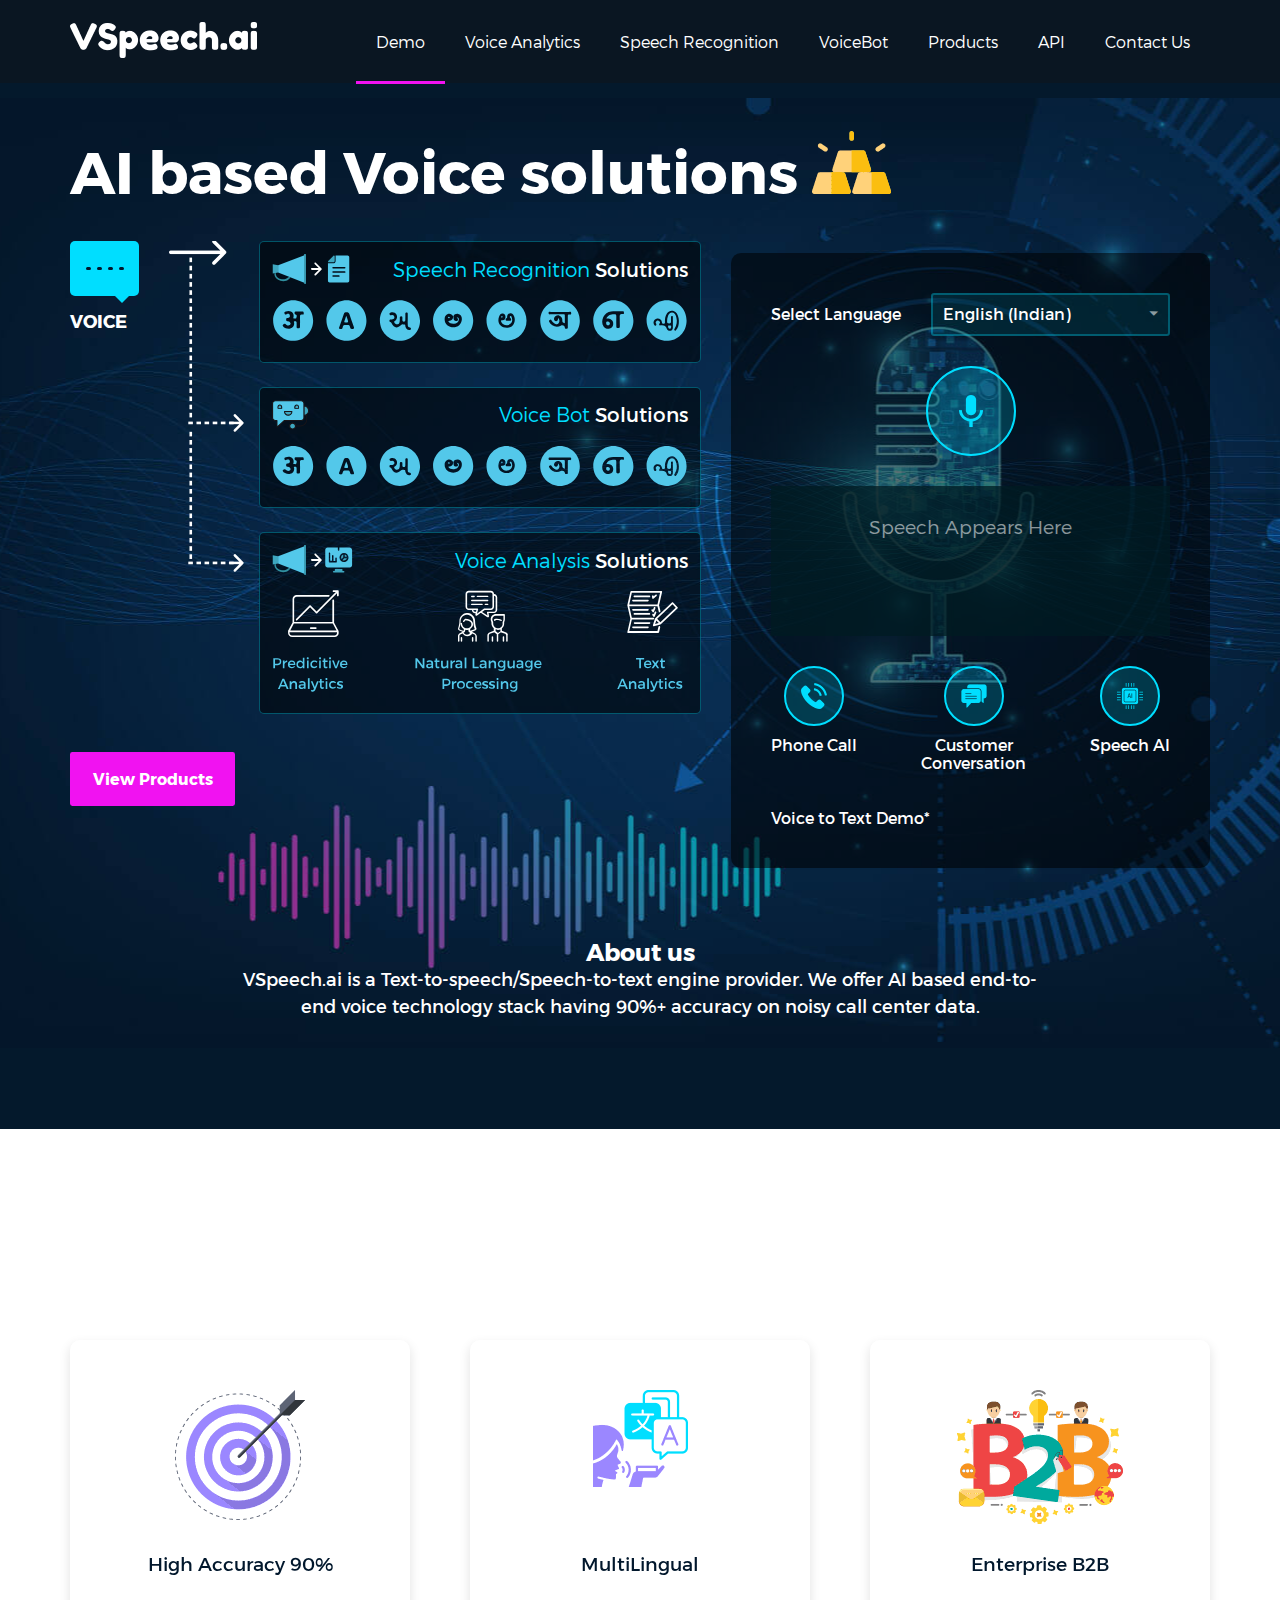
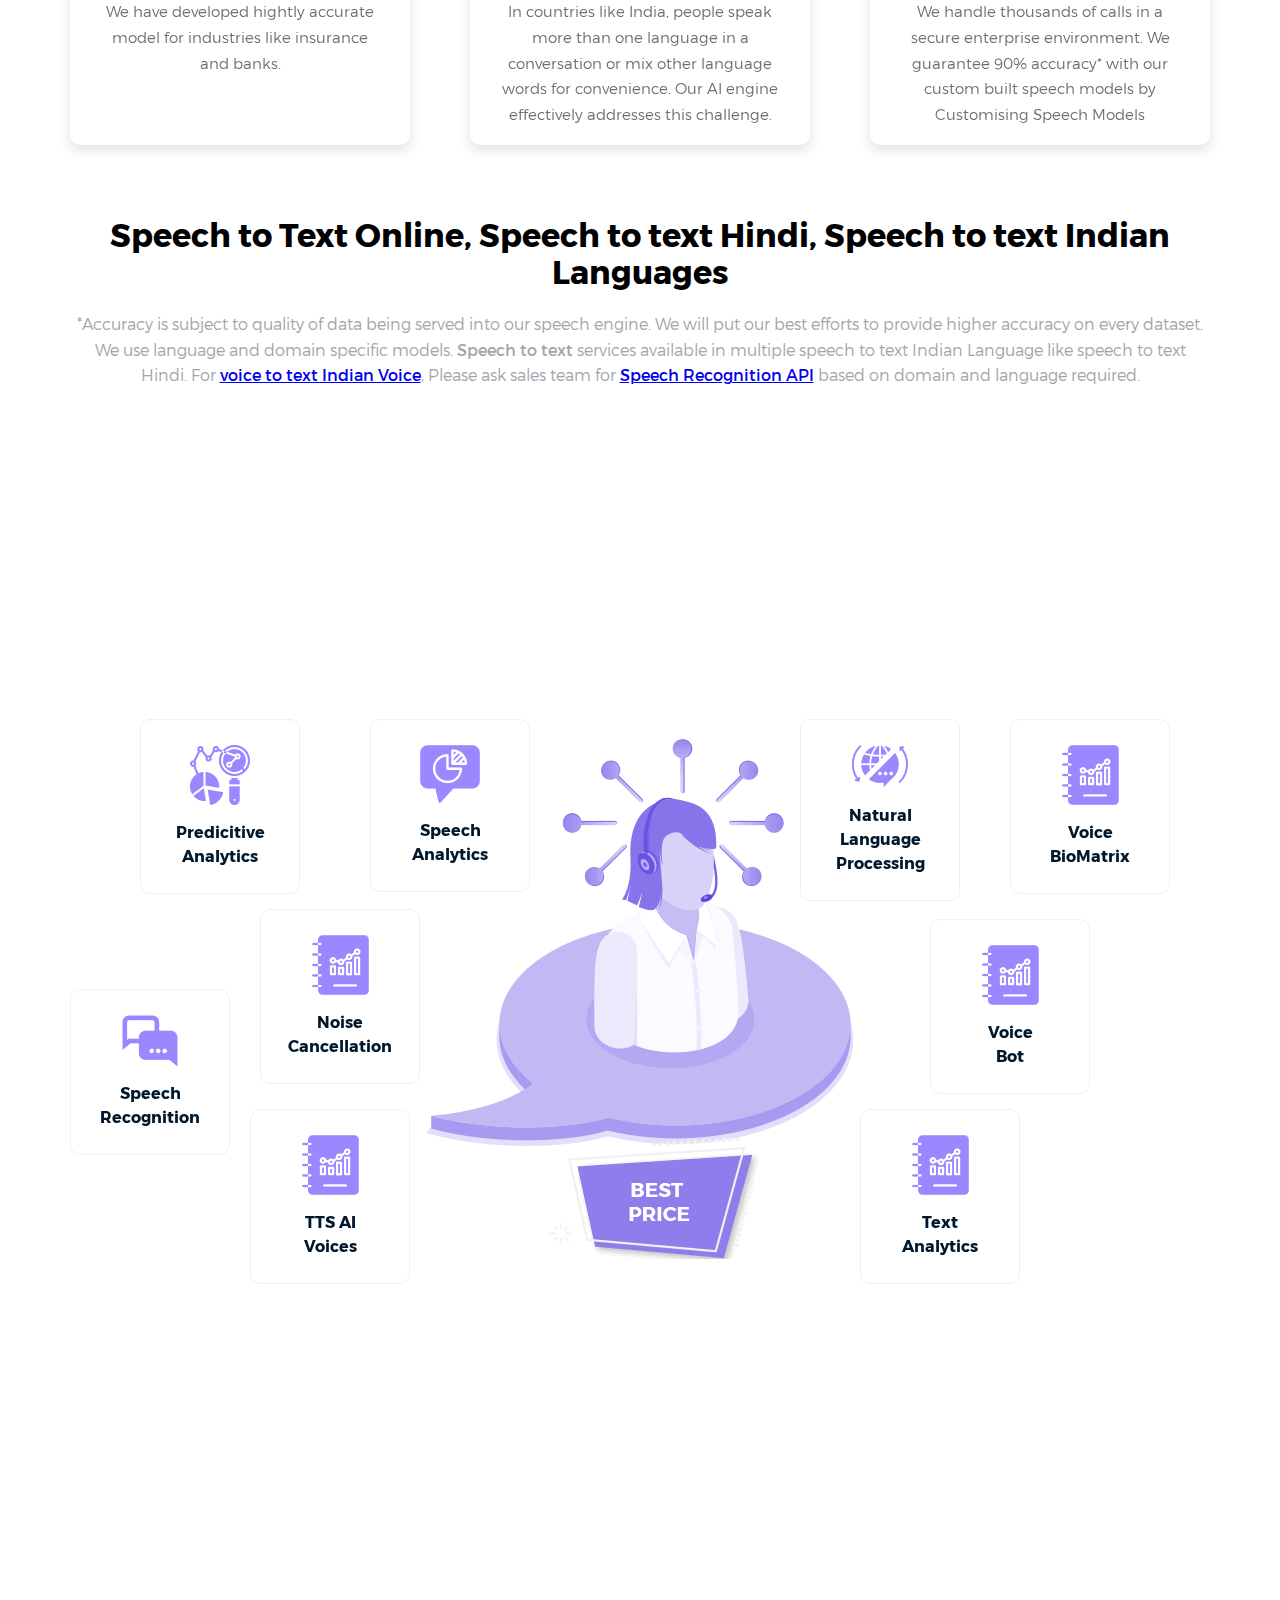
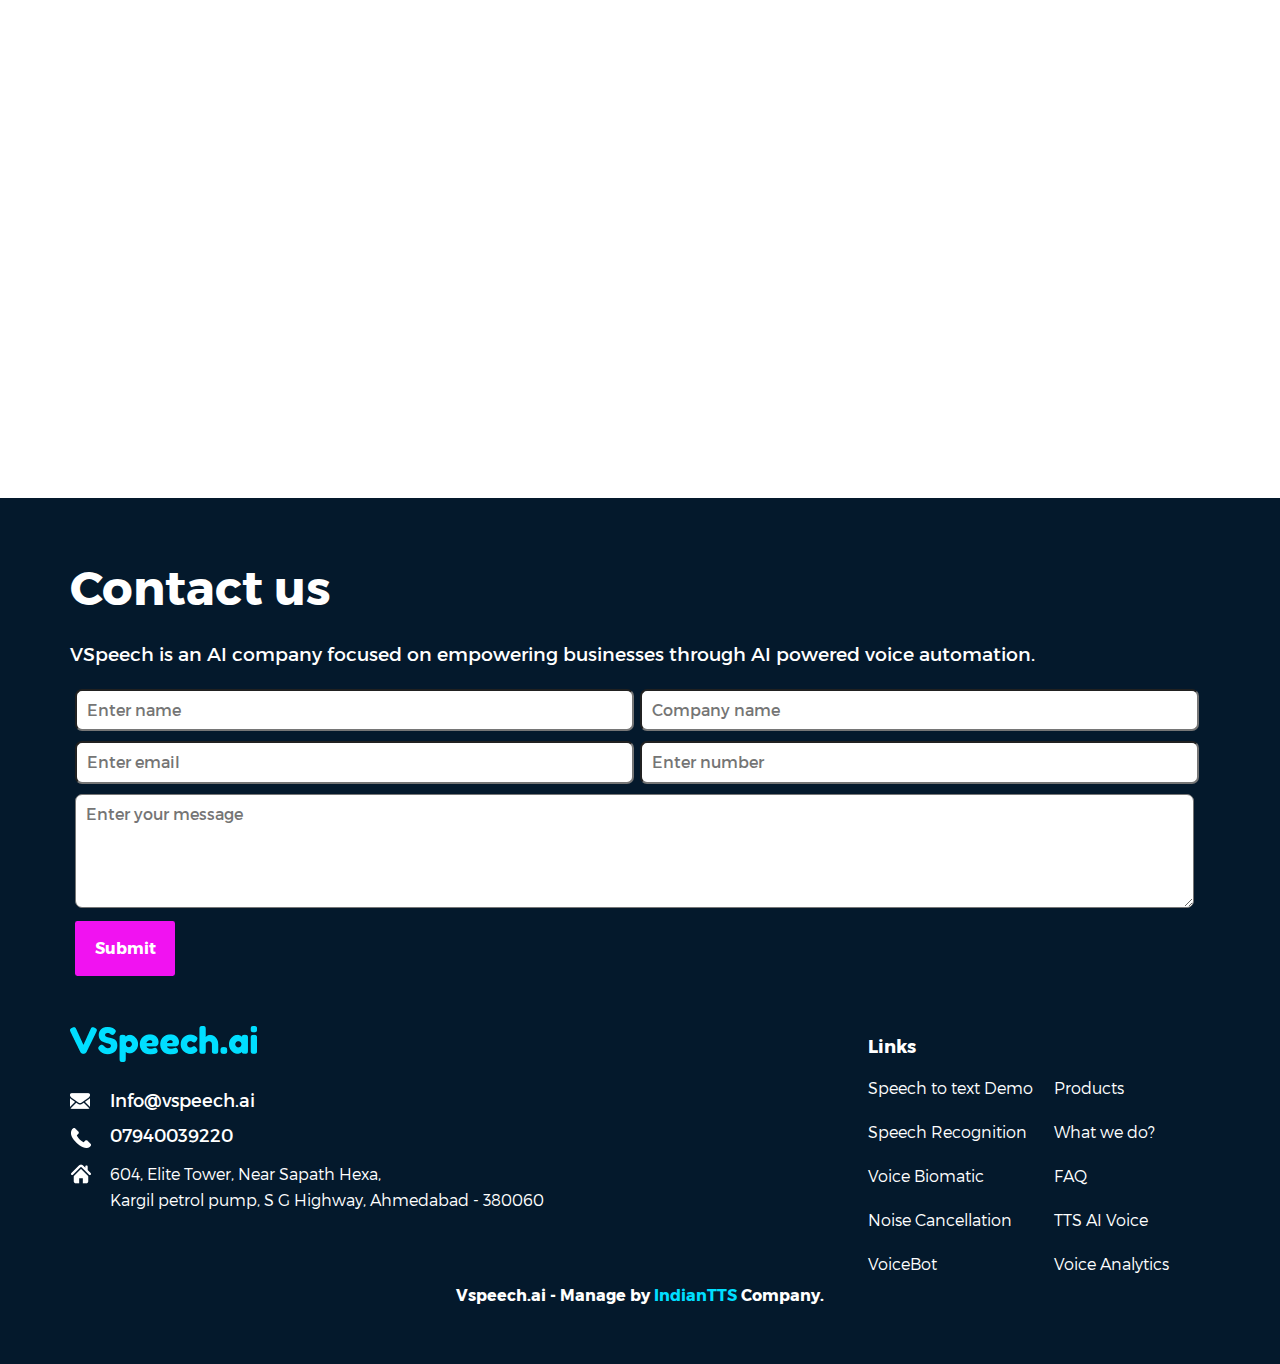
==== commit 89264f73: "first" ====
--- a/index.html
+++ b/index.html
@@ -4,31 +4,33 @@
 <!--[if IE 8]>         <html class="no-js lt-ie9"> <![endif]-->
 <!--[if gt IE 8]><!-->
 <html lang="en" class="no-js">
-<!--<![endif]-->
-<head>
-<meta charset="utf-8" />
-<meta http-equiv="X-UA-Compatible" content="IE=edge" />
-<title>Speech to Text, Speech to text Hindi, Speech to text Indian Language
-      Online</title>
-<meta
+  <!--<![endif]-->
+  <head>
+    <meta charset="utf-8" />
+    <meta http-equiv="X-UA-Compatible" content="IE=edge" />
+    <title>
+      Speech to Text, Speech to text Hindi, Speech to text Indian Language
+      Online
+    </title>
+    <meta
       name="keywords"
       content="Speech to Text, Speech to text Hindi, Speech to text Indian Language, Speech to Text Online"
     />
-<meta
+    <meta
       name="description"
       content="VSpeech is an AI company and providing speech to text online, speech to text Hindi, speech to text in Indian languages and convert speech input to text."
     />
-<meta
+    <meta
       name="viewport"
       content="width=device-width, initial-scale=1.0, maximum-scale=1.0, user-scalable=no"
     />
-<link rel="canonical" href="https://vspeech.ai/" />
-<!-- Global site tag (gtag.js) - Google Analytics -->
-<script
+    <link rel="canonical" href="https://vspeech.ai/" />
+    <!-- Global site tag (gtag.js) - Google Analytics -->
+    <script
       async
       src="https://www.googletagmanager.com/gtag/js?id=UA-156684585-1"
     ></script>
-<script>
+    <script>
       window.dataLayer = window.dataLayer || [];
       function gtag() {
         dataLayer.push(arguments);
@@ -37,83 +39,80 @@
 
       gtag("config", "UA-156684585-1");
     </script>
-<script type="application/ld+json">
-	{
-	 "@context": "http://schema.org",
-	 "@type": "BreadcrumbList",
-	 "itemListElement":
-	 [
-	  {
-	   "@type": "ListItem",
-	   "position": 1,
-	   "item":
-	   {
-		"@id": "https://vspeech.ai/"",
-		"name": "Home"
-		}
-	  },
-	  {
-	   "@type": "ListItem",
-	  "position": 2,
-	  "item":
-	   {
-		 "@id": "https://vspeech.ai/index.html#banner",
-		 "name": "Demo"
-	   }
-	  },
-	  {
-	   "@type": "ListItem",
-	  "position": 3,
-	  "item":
-	   {
-		 "@id": "https://vspeech.ai/product.html",
-		 "name": "Product"
-	   }
-	  },
-	  {
-	   "@type": "ListItem",
-	  "position": 4,
-	  "item":
-	   {
-		 "@id": "https://vspeech.ai/index.html#features",
-		 "name": "Features"
-	   }
-	  },
-	  {
-	   "@type": "ListItem",
-	  "position": 5,
-	  "item":
-	   {
-		 "@id": "https://vspeech.ai/API.html",
-		 "name": "API"
-	   }
-	  },
-	  {
-	   "@type": "ListItem",
-	  "position": 6,
-	  "item":
-	   {
-		 "@id": "https://vspeech.ai/index.html#contact-us",
-		 "name": "Contact"
-	   }
-	  }
-	 ]
-	}
-	</script>
-<link rel="stylesheet" href="assets/css/normalize.css" />
-<link rel="stylesheet" href="assets/css/animate.css" />
-<link rel="stylesheet" href="assets/css/style.css" />
-<script src="https://ajax.googleapis.com/ajax/libs/jquery/3.4.1/jquery.min.js"></script>
-<script src="assets/js/wow.min.js" async defer></script>
-<script src="assets/js/scripts.js" async defer></script>
-<script src="assets/js/recorderjs/recorder.js" async defer></script>
-<script src="assets/js/Upload_script.js" async defer></script>
-<script type="text/javascript">
-      
-
+    <script type="application/ld+json">
+      {
+       "@context": "http://schema.org",
+       "@type": "BreadcrumbList",
+       "itemListElement":
+       [
+        {
+         "@type": "ListItem",
+         "position": 1,
+         "item":
+         {
+      	"@id": "https://vspeech.ai/"",
+      	"name": "Home"
+      	}
+        },
+        {
+         "@type": "ListItem",
+        "position": 2,
+        "item":
+         {
+      	 "@id": "https://vspeech.ai/index.html#banner",
+      	 "name": "Demo"
+         }
+        },
+        {
+         "@type": "ListItem",
+        "position": 3,
+        "item":
+         {
+      	 "@id": "https://vspeech.ai/product.html",
+      	 "name": "Product"
+         }
+        },
+        {
+         "@type": "ListItem",
+        "position": 4,
+        "item":
+         {
+      	 "@id": "https://vspeech.ai/index.html#features",
+      	 "name": "Features"
+         }
+        },
+        {
+         "@type": "ListItem",
+        "position": 5,
+        "item":
+         {
+      	 "@id": "https://vspeech.ai/API.html",
+      	 "name": "API"
+         }
+        },
+        {
+         "@type": "ListItem",
+        "position": 6,
+        "item":
+         {
+      	 "@id": "https://vspeech.ai/index.html#contact-us",
+      	 "name": "Contact"
+         }
+        }
+       ]
+      }
+    </script>
+    <link rel="stylesheet" href="assets/css/normalize.css" />
+    <link rel="stylesheet" href="assets/css/animate.css" />
+    <link rel="stylesheet" href="assets/css/style.css" />
+    <script src="https://ajax.googleapis.com/ajax/libs/jquery/3.4.1/jquery.min.js"></script>
+    <script src="assets/js/wow.min.js" async defer></script>
+    <script src="assets/js/scripts.js" async defer></script>
+    <script src="assets/js/recorderjs/recorder.js" async defer></script>
+    <script src="assets/js/Upload_script.js" async defer></script>
+    <script type="text/javascript">
       function emailSend() {
-
-  // $('#phraseform').click(function(e) {
+        // $('#phraseform').click(function(e) {
         // e.preventDefault();
         var Name = $("#name").val();
         var emailID = $("#email").val();
@@ -123,11 +122,11 @@
 
         var err1, err2, err3, err4, err5, err6;
         var data = {
-            name: Name,
-            email: emailID,
-            contactphoneno: Telno,
-            contactmessage: msg,
-            company_Name: comp_Name
+          name: Name,
+          email: emailID,
+          contactphoneno: Telno,
+          contactmessage: msg,
+          company_Name: comp_Name,
         };
         var phoneno = /^\(?([0-9]{3})\)?[-. ]?([0-9]{3})[-. ]?([0-9]{4})$/;
         var phoneno2 = /^\(?([0-9]{3})\)?[-. ]?([0-9]{3})[-. ]?([0-9]{3})[-. ]?([0-9]{4})$/;
@@ -138,384 +137,624 @@
         var phoneno7 = /^\0?([0-9]{10})$/;
         var phoneno8 = /^\+?([0-9]{2})?[-. ]?([0-9]{10})$/;
         if (Name == "") {
-            err1 = 1;
-            $("#name").addClass("errClass");
+          err1 = 1;
+          $("#name").addClass("errClass");
         } else {
-            err1 = 2;
-            $("#name").removeClass("errClass");
+          err1 = 2;
+          $("#name").removeClass("errClass");
         }
-        if (emailID == "" || /^\w+([\.-]?\w+)*@\w+([\.-]?\w+)*(\.\w{2,3})+$/.test(emailID) == false) {
-            err2 = 1;
-            $("#email").addClass("errClass");
+        if (
+          emailID == "" ||
+          /^\w+([\.-]?\w+)*@\w+([\.-]?\w+)*(\.\w{2,3})+$/.test(emailID) == false
+        ) {
+          err2 = 1;
+          $("#email").addClass("errClass");
         } else {
-            err2 = 2;
-            $("#email").removeClass("errClass");
+          err2 = 2;
+          $("#email").removeClass("errClass");
         }
 
-        if (Telno.match(phoneno) || Telno.match(phoneno2) || Telno.match(phoneno3) || Telno.match(phoneno4) || Telno.match(phoneno5) || Telno.match(phoneno6) || Telno.match(phoneno7) || Telno.match(phoneno8)) {
-            err3 = 2;
-            $("#tel").removeClass("errClass");
+        if (
+          Telno.match(phoneno) ||
+          Telno.match(phoneno2) ||
+          Telno.match(phoneno3) ||
+          Telno.match(phoneno4) ||
+          Telno.match(phoneno5) ||
+          Telno.match(phoneno6) ||
+          Telno.match(phoneno7) ||
+          Telno.match(phoneno8)
+        ) {
+          err3 = 2;
+          $("#tel").removeClass("errClass");
         } else if (Telno == "") {
-            err3 = 1;
-            $("#tel").addClass("errClass");
+          err3 = 1;
+          $("#tel").addClass("errClass");
         } else {
-            err3 = 1;
-            $("#tel").addClass("errClass");
+          err3 = 1;
+          $("#tel").addClass("errClass");
         }
         if (msg == "") {
-            err4 = 1;
-            $("#message").addClass("errClass");
+          err4 = 1;
+          $("#message").addClass("errClass");
         } else {
-            err4 = 2;
-            $("#message").removeClass("errClass");
+          err4 = 2;
+          $("#message").removeClass("errClass");
         }
         if (comp_Name == "") {
-            err5 = 1;
-            $("#cname").addClass("errClass");
+          err5 = 1;
+          $("#cname").addClass("errClass");
         } else {
-            err5 = 2;
-            $("#cname").removeClass("errClass");
+          err5 = 2;
+          $("#cname").removeClass("errClass");
         }
         if (err1 == 2 && err2 == 2 && err3 == 2 && err4 == 2 && err5 == 2) {
-            console.log("data :: ", data)
-            $.ajax({
-              type: "POST",
-              url: "https://indiantts.com/api/send_vspeech_email",
-              data: data,
-              beforeSend: function() {
-                  // alert('sending !!!');
-              },
-              success: function() {
-                  // alert("success!!");
-              },
-              error: function(err) {
-                  // alert("ERROR!!!");
-              },
-              complete: function() {
-                  window.location.replace("thanks.html");
-              }
+          console.log("data :: ", data);
+          $.ajax({
+            type: "POST",
+            url: "https://indiantts.com/api/send_vspeech_email",
+            data: data,
+            beforeSend: function () {
+              // alert('sending !!!');
+            },
+            success: function () {
+              // alert("success!!");
+            },
+            error: function (err) {
+              // alert("ERROR!!!");
+            },
+            complete: function () {
+              window.location.replace("thanks.html");
+            },
           });
         }
-        
-    };
-
+      }
     </script>
-</head>
-<body>
-<!--[if lt IE 7]>
+  </head>
+  <body>
+    <!--[if lt IE 7]>
       <p class="browsehappy">
         You are using an <strong>outdated</strong> browser. Please
         <a href="#">upgrade your browser</a> to improve your experience.
       </p>
     <![endif]-->
-<div id="background-for-menu"></div>
-<header>
-  <div class="container">
-    <div class="logo"> <a href="index.html"><i class="sprite sprite-top-logo"></i></a> </div>
-    <div class="toggle-menu"> <span></span> <span></span> <span></span> </div>
-    <nav>
-      <ul>
-        <li><a href="#banner" class="active">Demo</a></li>
-        <li><a href="VoiceAnalysis.html">Voice Analytics</a></li>
-        <li><a href="ASR.html">Speech Recognition</a></li>
-        <li><a href="voicebot.html">VoiceBot</a></li>
-        <li><a href="products.html">Products</a></li>
-        <li><a href="API.html">API</a></li>
-        <li><a href="#contact-us">Contact Us</a></li>
-      </ul>
-    </nav>
-  </div>
-</header>
-<div id="banner">
-  <div class="banner-content">
-    <div class="container">
-      <h1> AI based Voice solutions <i class="sprite sprite-gold-bar"></i> </h1>
-      <div class="banner-main-content">
-        <div class="banner-left-content">
-          <div class="voice-wrap">
-            <div class="svg-wrap">
-              <div id="bars">
-                <div class="bar"></div>
-                <div class="bar"></div>
-                <div class="bar"></div>
-                <div class="bar"></div>
-              </div>
-            </div>
-            <h4 class="voice">Voice</h4>
-          </div>
-          <div class="collector-wrap">
-            <div class="left-arrows"> <i class="sprite sprite-left-arrows"></i> </div>
-            <div class="collector vs-collector"> 
-              <!-- <div class="collector-sprite">
+    <div id="background-for-menu"></div>
+    <header>
+      <div class="container">
+        <div class="logo">
+          <a href="index.html"><i class="sprite sprite-top-logo"></i></a>
+        </div>
+        <div class="toggle-menu"><span></span> <span></span> <span></span></div>
+        <nav>
+          <ul>
+            <li><a href="#banner" class="active">Demo</a></li>
+            <li><a href="VoiceAnalytics.html">Voice Analytics</a></li>
+            <li><a href="ASR.html">Speech Recognition</a></li>
+            <li><a href="VoiceBot.html">VoiceBot</a></li>
+            <li><a href="products.html">Products</a></li>
+            <li><a href="API.html">API</a></li>
+            <li><a href="#contact-us">Contact Us</a></li>
+          </ul>
+        </nav>
+      </div>
+    </header>
+    <div id="banner">
+      <div class="banner-content">
+        <div class="container">
+          <h1>
+            AI based Voice solutions <i class="sprite sprite-gold-bar"></i>
+          </h1>
+          <div class="banner-main-content">
+            <div class="banner-left-content">
+              <div class="voice-wrap">
+                <div class="svg-wrap">
+                  <div id="bars">
+                    <div class="bar"></div>
+                    <div class="bar"></div>
+                    <div class="bar"></div>
+                    <div class="bar"></div>
+                  </div>
+                </div>
+                <h4 class="voice">Voice</h4>
+              </div>
+              <div class="collector-wrap">
+                <div class="left-arrows">
+                  <i class="sprite sprite-left-arrows"></i>
+                </div>
+                <div class="collector vs-collector">
+                  <!-- <div class="collector-sprite">
                     <i class="sprite sprite-collector"> </i>
                   </div> -->
-              <div class="collector-inner">
-                <h3> <img src="assets/images/speaker.svg" /> <span>Speech Recognition <b>Solutions</b></span></h3>
-                <p><img src="assets/images/lan-icon.svg" /></p>
-              </div>
-            </div>
-            <div class="collector vs-collector"> 
-              <!-- <div class="collector-sprite">
+                  <div class="collector-inner">
+                    <h3>
+                      <img src="assets/images/speaker.svg" />
+                      <span>Speech Recognition <b>Solutions</b></span>
+                    </h3>
+                    <p><img src="assets/images/lan-icon.svg" /></p>
+                  </div>
+                </div>
+                <div class="collector vs-collector">
+                  <!-- <div class="collector-sprite">
                     <i class="sprite sprite-humonitor"> </i>
                   </div> -->
-              <div class="collector-inner">
-                <h3> <img src="assets/images/voice-bot.svg" /> <span>Voice Bot <b>Solutions</b></span></h3>
-                <p><img src="assets/images/lan-icon.svg" /></p>
-              </div>
-            </div>
-            <div class="collector vs-collector last"> 
-              <!-- <div class="collector-sprite">
+                  <div class="collector-inner">
+                    <h3>
+                      <img src="assets/images/voice-bot.svg" />
+                      <span>Voice Bot <b>Solutions</b></span>
+                    </h3>
+                    <p><img src="assets/images/lan-icon.svg" /></p>
+                  </div>
+                </div>
+                <div class="collector vs-collector last">
+                  <!-- <div class="collector-sprite">
                     <i class="sprite sprite-advisor"> </i>
                   </div> -->
-              <div class="collector-inner">
-                <h3> <img src="assets/images/voiceAna.svg" /> <span>Voice Analysis <b>Solutions</b></span></h3>
-                <p><img src="assets/images/features.svg" /></p>
-              </div>
-            </div>
-          </div>
-          <div class="cta" style="margin-top:25px"> <a class="btn" href="products.html">View Products</a> </div>
-        </div>
-        <div class="banner-right-content" style="margin-top:12px">
-          <div class="select-language-wrap"> <span>Select Language</span>
-            <div class="box">
-              <select data-placeholder="Choose a Language" id="lang">
-                <option value="model_english" selected>English (Indian)</option>
-                <option value="model_hindi">Hindi</option>
-              </select>
-            </div>
-          </div>
-          <div class="speak-wrap wow pulse infinite"> <i class="sprite sprite-mic" id="record"></i> </div>
-          <div class="timerCls"> Recording will stop in - <span></span> Second</div>
-          <div class="speech-appears-wrap">
-            <div class="spinner speech-loader">
-              <div class="rect1"></div>
-              <div class="rect2"></div>
-              <div class="rect3"></div>
-              <div class="rect4"></div>
-              <div class="rect5"></div>
-            </div>
-            <span id="dfl-txt">Speech Appears Here</span> <span id="result-txt">Speech Appears Here</span> </div>
-          <div class="phone-call-wrap">
-            <ul>
-              <li> <span class="wow zoomIn"> <i class="sprite sprite-phone-call"></i> </span>
-                <h6>Phone Call</h6>
-              </li>
-              <li> <span class="wow zoomIn"> <i class="sprite sprite-conversation"></i> </span>
-                <h6> Customer<br />
-                  Conversation </h6>
-              </li>
-              <li> <span class="wow zoomIn"> <i class="sprite sprite-speech-ai"></i> </span>
-                <h6>Speech AI</h6>
-              </li>
-            </ul>
-          </div>
-          <br>
-          <br>
-          <span class="wow zoomIn" style="color:white";>Voice to Text Demo* </span> </div>
-      </div>
-      <div class="about">
-        <h5>About us </h5>
-        <p> VSpeech.ai is a Text-to-speech/Speech-to-text engine provider. We offer AI based end-to-end voice technology stack having 90%+ accuracy on noisy call center data.</p>
+                  <div class="collector-inner">
+                    <h3>
+                      <img src="assets/images/voiceAna.svg" />
+                      <span>Voice Analysis <b>Solutions</b></span>
+                    </h3>
+                    <p><img src="assets/images/features.svg" /></p>
+                  </div>
+                </div>
+              </div>
+              <div class="cta" style="margin-top: 25px">
+                <a class="btn" href="products.html">View Products</a>
+              </div>
+            </div>
+            <div class="banner-right-content" style="margin-top: 12px">
+              <div class="select-language-wrap">
+                <span>Select Language</span>
+                <div class="box">
+                  <select data-placeholder="Choose a Language" id="lang">
+                    <option value="model_english" selected>
+                      English (Indian)
+                    </option>
+                    <option value="model_hindi">Hindi</option>
+                  </select>
+                </div>
+              </div>
+              <div class="speak-wrap wow pulse infinite">
+                <i class="sprite sprite-mic" id="record"></i>
+              </div>
+              <div class="timerCls">
+                Recording will stop in - <span></span> Second
+              </div>
+              <div class="speech-appears-wrap">
+                <div class="spinner speech-loader">
+                  <div class="rect1"></div>
+                  <div class="rect2"></div>
+                  <div class="rect3"></div>
+                  <div class="rect4"></div>
+                  <div class="rect5"></div>
+                </div>
+                <span id="dfl-txt">Speech Appears Here</span>
+                <span id="result-txt">Speech Appears Here</span>
+              </div>
+              <div class="phone-call-wrap">
+                <ul>
+                  <li>
+                    <span class="wow zoomIn">
+                      <i class="sprite sprite-phone-call"></i>
+                    </span>
+                    <h6>Phone Call</h6>
+                  </li>
+                  <li>
+                    <span class="wow zoomIn">
+                      <i class="sprite sprite-conversation"></i>
+                    </span>
+                    <h6>
+                      Customer<br />
+                      Conversation
+                    </h6>
+                  </li>
+                  <li>
+                    <span class="wow zoomIn">
+                      <i class="sprite sprite-speech-ai"></i>
+                    </span>
+                    <h6>Speech AI</h6>
+                  </li>
+                </ul>
+              </div>
+              <br />
+              <br />
+              <span class="wow zoomIn" style="color: white" ;
+                >Voice to Text Demo*
+              </span>
+            </div>
+          </div>
+          <div class="about">
+            <h5>About us</h5>
+            <p>
+              VSpeech.ai is a Text-to-speech/Speech-to-text engine provider. We
+              offer AI based end-to-end voice technology stack having 90%+
+              accuracy on noisy call center data.
+            </p>
+          </div>
+        </div>
       </div>
     </div>
-  </div>
-</div>
-<div id="partner-vspeech">
-  <div class="container">
-    <h2 class="title-h2 wow fadeInUp">Our Commitment</h2>
-    <h4 class="title-h4 wow fadeInUp"> We are looking for a partners to expand our AI based voice technology </h4>
-    <div class="partner-blocks-wrap">
-      <div class="partner-block" data-wow-delay="0ms">
-        <div class="sprite-block"> <i class="sprite sprite-accuracy"></i> </div>
-        <h4 class="title-h4 dark">High Accuracy 90%</h4>
-        <p> We have developed hightly accurate model for industries like
-          insurance and banks. </p>
-      </div>
-      <div class="partner-block" data-wow-delay="200ms">
-        <div class="sprite-block"> <i class="sprite sprite-multilingual"></i> </div>
-        <h4 class="title-h4 dark">MultiLingual</h4>
-        <p> In countries like India, people speak more than one language in a
-          conversation or mix other language words for convenience. Our AI
-          engine effectively addresses this challenge. </p>
-      </div>
-      <div class="partner-block" data-wow-delay="400ms">
-        <div class="sprite-block"> <i class="sprite sprite-b2b"></i> </div>
-        <h4 class="title-h4 dark">Enterprise B2B</h4>
-        <p> We handle thousands of calls in a secure enterprise environment.
-          We guarantee 90% accuracy* with our custom built speech models by
-          Customising Speech Models </p>
+    <div id="partner-vspeech">
+      <div class="container">
+        <h2 class="title-h2 wow fadeInUp">Our Commitment</h2>
+        <h4 class="title-h4 wow fadeInUp">
+          We are looking for a partners to expand our AI based voice technology
+        </h4>
+        <div class="partner-blocks-wrap">
+          <div class="partner-block" data-wow-delay="0ms">
+            <div class="sprite-block">
+              <i class="sprite sprite-accuracy"></i>
+            </div>
+            <h4 class="title-h4 dark">High Accuracy 90%</h4>
+            <p>
+              We have developed hightly accurate model for industries like
+              insurance and banks.
+            </p>
+          </div>
+          <div class="partner-block" data-wow-delay="200ms">
+            <div class="sprite-block">
+              <i class="sprite sprite-multilingual"></i>
+            </div>
+            <h4 class="title-h4 dark">MultiLingual</h4>
+            <p>
+              In countries like India, people speak more than one language in a
+              conversation or mix other language words for convenience. Our AI
+              engine effectively addresses this challenge.
+            </p>
+          </div>
+          <div class="partner-block" data-wow-delay="400ms">
+            <div class="sprite-block"><i class="sprite sprite-b2b"></i></div>
+            <h4 class="title-h4 dark">Enterprise B2B</h4>
+            <p>
+              We handle thousands of calls in a secure enterprise environment.
+              We guarantee 90% accuracy* with our custom built speech models by
+              Customising Speech Models
+            </p>
+          </div>
+        </div>
+        <div class="condition">
+          <h1>
+            Speech to Text Online, Speech to text Hindi, Speech to text Indian
+            Languages
+          </h1>
+          <p>
+            *Accuracy is subject to quality of data being served into our speech
+            engine. We will put our best efforts to provide higher accuracy on
+            every dataset. We use language and domain specific models.
+            <b>Speech to text</b> services available in multiple speech to text
+            Indian Language like speech to text Hindi. For
+            <a href="product.html"><b>voice to text Indian Voice</b></a
+            >, Please ask sales team for
+            <a href="API.html"><b>Speech Recognition API</b></a> based on domain
+            and language required.
+          </p>
+        </div>
       </div>
     </div>
-    <div class="condition">
-      <h1>Speech to Text Online, Speech to text Hindi, Speech to text Indian Languages</h1>
-      <p> *Accuracy is subject to quality of data being served into our speech engine. We will put our best efforts to provide higher accuracy on every dataset. We use language and domain specific models. <b>Speech to text</b> services available in multiple speech to text Indian Language like speech to text Hindi. For <a href="product.html"><b>voice to text Indian Voice</b></a>, Please ask sales team for <a href="API.html"><b>Speech Recognition API</b></a> based on domain and language required. </p>
-    </div>
-  </div>
-</div>
-<div id="solutions">
-  <div class="container">
-    <h2 class="title-h2 wow fadeInUp"> What We do ? </h2>
-    <h4 class="title-h4 wow fadeInUp"> Developing solutions for world’s industries. <br />
-      AI driven technology firm, dedicated to solve complex business
-      problems with Intelligent Speech Solutions.<br />
-      Intelligent Speech Solutions AI driven technology firm. </h4>
-    <div class="solutions-blocks-wrap"> <img
+    <div id="solutions">
+      <div class="container">
+        <h2 class="title-h2 wow fadeInUp">What We do ?</h2>
+        <h4 class="title-h4 wow fadeInUp">
+          Developing solutions for world’s industries. <br />
+          AI driven technology firm, dedicated to solve complex business
+          problems with Intelligent Speech Solutions.<br />
+          Intelligent Speech Solutions AI driven technology firm.
+        </h4>
+        <div class="solutions-blocks-wrap">
+          <img
             src="assets/images/best-price.png"
             class="best-price-img"
             alt="best price"
           />
-      <div class="solutions-block"> <i class="sprite sprite-predictive-analytics"></i>
-        <h5 class="title-h5"> Predicitive<br />
-          Analytics </h5>
-      </div>
-      <div class="solutions-block" data-wow-delay="200ms"> <i class="sprite sprite-speech-analytics"></i>
-        <h5 class="title-h5"> Speech<br />
-          Analytics </h5>
-      </div>
-      <div class="solutions-block" data-wow-delay="300ms"> <i class="sprite sprite-speech-recognition"></i>
-        <h5 class="title-h5"> Speech<br />
-          Recognition </h5>
-      </div>
-      <div class="solutions-block" data-wow-delay="500ms"> <i class="sprite sprite-language-processing"></i>
-        <h5 class="title-h5"> Natural Language<br />
-          Processing </h5>
-      </div>
-      <div class="solutions-block" data-wow-delay="700ms"> <i class="sprite sprite-text-analytics"></i>
-        <h5 class="title-h5"> Text<br />
-          Analytics </h5>
-      </div>
-      <div class="solutions-block" data-wow-delay="900ms"> <i class="sprite sprite-text-analytics"></i>
-        <h5 class="title-h5"> Voice <br />
-          BioMatrix </h5>
-      </div>
-      <div class="solutions-block" data-wow-delay="1100ms"> <i class="sprite sprite-text-analytics"></i>
-        <h5 class="title-h5"> Voice <br />
-          Bot</h5>
-      </div>
-      <div class="solutions-block" data-wow-delay="1300ms"> <i class="sprite sprite-text-analytics"></i>
-        <h5 class="title-h5"> TTS AI  <br />
-          Voices</h5>
-      </div>
-      <div class="solutions-block" data-wow-delay="1300ms"> <i class="sprite sprite-text-analytics"></i>
-        <h5 class="title-h5"> Noise  <br />
-          Cancellation</h5>
+          <div class="solutions-block">
+            <i class="sprite sprite-predictive-analytics"></i>
+            <h5 class="title-h5">
+              Predicitive<br />
+              Analytics
+            </h5>
+          </div>
+          <div class="solutions-block" data-wow-delay="200ms">
+            <i class="sprite sprite-speech-analytics"></i>
+            <h5 class="title-h5">
+              Speech<br />
+              Analytics
+            </h5>
+          </div>
+          <div class="solutions-block" data-wow-delay="300ms">
+            <i class="sprite sprite-speech-recognition"></i>
+            <h5 class="title-h5">
+              Speech<br />
+              Recognition
+            </h5>
+          </div>
+          <div class="solutions-block" data-wow-delay="500ms">
+            <i class="sprite sprite-language-processing"></i>
+            <h5 class="title-h5">
+              Natural Language<br />
+              Processing
+            </h5>
+          </div>
+          <div class="solutions-block" data-wow-delay="700ms">
+            <i class="sprite sprite-text-analytics"></i>
+            <h5 class="title-h5">
+              Text<br />
+              Analytics
+            </h5>
+          </div>
+          <div class="solutions-block" data-wow-delay="900ms">
+            <i class="sprite sprite-text-analytics"></i>
+            <h5 class="title-h5">
+              Voice <br />
+              BioMatrix
+            </h5>
+          </div>
+          <div class="solutions-block" data-wow-delay="1100ms">
+            <i class="sprite sprite-text-analytics"></i>
+            <h5 class="title-h5">
+              Voice <br />
+              Bot
+            </h5>
+          </div>
+          <div class="solutions-block" data-wow-delay="1300ms">
+            <i class="sprite sprite-text-analytics"></i>
+            <h5 class="title-h5">
+              TTS AI <br />
+              Voices
+            </h5>
+          </div>
+          <div class="solutions-block" data-wow-delay="1300ms">
+            <i class="sprite sprite-text-analytics"></i>
+            <h5 class="title-h5">
+              Noise <br />
+              Cancellation
+            </h5>
+          </div>
+        </div>
       </div>
     </div>
-  </div>
-</div>
-<div id="features">
-<div class="container">
-  <h2 class="title-h2 wow fadeInUp animated" style="visibility: visible; animation-name: fadeInUp;"> Speech Recognition and Voice Analysis Features (ASR) </h2>
-  <div class="api-wrap wow fadeInUp animated" style="visibility: visible; animation-name: fadeInUp;">
-    <h4 class="title-h4"> AI driven technology firm, dedicated to solve complex business
-      problems with<br>
-      intelligent solutions AI driven technology firm. </h4>
-    <a class="btn btn-api" href="https://vspeech.ai/API.html" title="Speech to Text Online API">API</a> </div>
-  <div class="feature-blocks-wrap">
-    <div class="feature-block wow fadeIn animated" style="visibility: visible; animation-name: fadeIn;">
-      <div class="sprite-round-block light-pink"> <i class="sprite sprite-timestamp-generation"></i> </div>
-      <h4 class="title-h4 dark">Timestamp Generation</h4>
-      <p> Get each word time </p>
-    </div>
-    <div class="feature-block wow fadeIn animated" data-wow-delay="200ms" style="visibility: visible; animation-delay: 200ms; animation-name: fadeIn;">
-      <div class="sprite-round-block light-purple"> <i class="sprite sprite-speaker-diarization"></i> </div>
-      <h4 class="title-h4 dark">Speaker Diarization</h4>
-      <p> Recognize speakers in Conversation and map with voice. </p>
-    </div>
-    <div class="feature-block wow fadeIn animated" data-wow-delay="400ms" style="visibility: visible; animation-delay: 400ms; animation-name: fadeIn;">
-      <div class="sprite-round-block light-orange"> <i class="sprite sprite-lexicon-dictionary"></i> </div>
-      <h4 class="title-h4 dark">Custom Lexicon Dictionaries</h4>
-      <p> Correct transcript accuracy by adding Lexicon layer . This works
-        effectively for names and industry usecase keywords. </p>
-    </div>
-    <div class="feature-block wow fadeIn animated" data-wow-delay="600ms" style="visibility: visible; animation-delay: 600ms; animation-name: fadeIn;">
-      <div class="sprite-round-block light-sky"> <i class="sprite sprite-live-streaming"></i> </div>
-      <h4 class="title-h4 dark">Live Streaming</h4>
-      <p> Real-time Stream support for Voice Bots. </p>
-    </div>
-    <div class="feature-block wow fadeIn animated" data-wow-delay="800ms" style="visibility: visible; animation-delay: 800ms; animation-name: fadeIn;">
-      <div class="sprite-round-block light-violet"> <i class="sprite sprite-confidence-score"></i> </div>
-      <h4 class="title-h4 dark">Confidence and Individual</h4>
-      <p> Monitor accuracy by score of sentence and indivisual word. </p>
-    </div>
-  </div>
-</div>
-<footer id="contact-us">
-  <div class="container">
-    <div class="contact-flex">
-      <h2 class="title-h2"> Contact us </h2>
-      <div class="letter-image wow zoomIn slow">
-        <div class="animated-mail">
-          <div class="back-fold"></div>
-          <div class="letter">
-            <div class="letter-border"></div>
-            <div class="letter-title"></div>
-            <div class="letter-context"></div>
-            <div class="letter-stamp">
-              <div class="letter-stamp-inner"></div>
-            </div>
-          </div>
-          <div class="top-fold"></div>
-          <div class="body"></div>
-          <div class="left-fold"></div>
-        </div>
-        <div class="shadow"></div>
+    <div id="features">
+      <div class="container">
+        <h2
+          class="title-h2 wow fadeInUp animated"
+          style="visibility: visible; animation-name: fadeInUp"
+        >
+          Speech Recognition and Voice Analysis Features (ASR)
+        </h2>
+        <div
+          class="api-wrap wow fadeInUp animated"
+          style="visibility: visible; animation-name: fadeInUp"
+        >
+          <h4 class="title-h4">
+            AI driven technology firm, dedicated to solve complex business
+            problems with<br />
+            intelligent solutions AI driven technology firm.
+          </h4>
+          <a
+            class="btn btn-api"
+            href="https://vspeech.ai/API.html"
+            title="Speech to Text Online API"
+            >API</a
+          >
+        </div>
+        <div class="feature-blocks-wrap">
+          <div
+            class="feature-block wow fadeIn animated"
+            style="visibility: visible; animation-name: fadeIn"
+          >
+            <div class="sprite-round-block light-pink">
+              <i class="sprite sprite-timestamp-generation"></i>
+            </div>
+            <h4 class="title-h4 dark">Timestamp Generation</h4>
+            <p>Get each word time</p>
+          </div>
+          <div
+            class="feature-block wow fadeIn animated"
+            data-wow-delay="200ms"
+            style="
+              visibility: visible;
+              animation-delay: 200ms;
+              animation-name: fadeIn;
+            "
+          >
+            <div class="sprite-round-block light-purple">
+              <i class="sprite sprite-speaker-diarization"></i>
+            </div>
+            <h4 class="title-h4 dark">Speaker Diarization</h4>
+            <p>Recognize speakers in Conversation and map with voice.</p>
+          </div>
+          <div
+            class="feature-block wow fadeIn animated"
+            data-wow-delay="400ms"
+            style="
+              visibility: visible;
+              animation-delay: 400ms;
+              animation-name: fadeIn;
+            "
+          >
+            <div class="sprite-round-block light-orange">
+              <i class="sprite sprite-lexicon-dictionary"></i>
+            </div>
+            <h4 class="title-h4 dark">Custom Lexicon Dictionaries</h4>
+            <p>
+              Correct transcript accuracy by adding Lexicon layer . This works
+              effectively for names and industry usecase keywords.
+            </p>
+          </div>
+          <div
+            class="feature-block wow fadeIn animated"
+            data-wow-delay="600ms"
+            style="
+              visibility: visible;
+              animation-delay: 600ms;
+              animation-name: fadeIn;
+            "
+          >
+            <div class="sprite-round-block light-sky">
+              <i class="sprite sprite-live-streaming"></i>
+            </div>
+            <h4 class="title-h4 dark">Live Streaming</h4>
+            <p>Real-time Stream support for Voice Bots.</p>
+          </div>
+          <div
+            class="feature-block wow fadeIn animated"
+            data-wow-delay="800ms"
+            style="
+              visibility: visible;
+              animation-delay: 800ms;
+              animation-name: fadeIn;
+            "
+          >
+            <div class="sprite-round-block light-violet">
+              <i class="sprite sprite-confidence-score"></i>
+            </div>
+            <h4 class="title-h4 dark">Confidence and Individual</h4>
+            <p>Monitor accuracy by score of sentence and indivisual word.</p>
+          </div>
+        </div>
       </div>
     </div>
-    <h4 class="title-h4"> VSpeech is an AI company focused on empowering businesses through AI powered voice automation. </h4>
-    <div style="margin-top: 15px;padding: 5px;">
-      <div class="customInputDiv">
-        <input type="text" class="customInput" id="name" name="Name" placeholder="Enter name" required>
+    <footer id="contact-us">
+      <div class="container">
+        <div class="contact-flex">
+          <h2 class="title-h2">Contact us</h2>
+          <div class="letter-image wow zoomIn slow">
+            <div class="animated-mail">
+              <div class="back-fold"></div>
+              <div class="letter">
+                <div class="letter-border"></div>
+                <div class="letter-title"></div>
+                <div class="letter-context"></div>
+                <div class="letter-stamp">
+                  <div class="letter-stamp-inner"></div>
+                </div>
+              </div>
+              <div class="top-fold"></div>
+              <div class="body"></div>
+              <div class="left-fold"></div>
+            </div>
+            <div class="shadow"></div>
+          </div>
+        </div>
+        <h4 class="title-h4">
+          VSpeech is an AI company focused on empowering businesses through AI
+          powered voice automation.
+        </h4>
+        <div style="margin-top: 15px; padding: 5px">
+          <div class="customInputDiv">
+            <input
+              type="text"
+              class="customInput"
+              id="name"
+              name="Name"
+              placeholder="Enter name"
+              required
+            />
+          </div>
+          <div class="customInputDiv">
+            <input
+              type="text"
+              class="customInput"
+              id="cname"
+              name="Company"
+              placeholder="Company name"
+              required
+            />
+          </div>
+          <div class="customInputDiv">
+            <input
+              type="email"
+              class="customInput"
+              id="email"
+              name="Email-Address"
+              placeholder="Enter email"
+              required
+            />
+          </div>
+          <div class="customInputDiv" style="margin-bottom: 10px">
+            <input
+              type="tel"
+              class="customInput"
+              id="tel"
+              name="Mobile"
+              placeholder="Enter number"
+              required
+            />
+          </div>
+          <div class="cntMsg" style="margin-bottom: 10px">
+            <textarea
+              class="customInput"
+              name="Message"
+              id="message"
+              rows="5"
+              placeholder="Enter your message"
+              required
+            ></textarea>
+          </div>
+          <div class="cntBtn">
+            <button
+              type="submit"
+              id="phraseform"
+              onclick="emailSend()"
+              title="Submit"
+              class="btn defBtn btn-lg float-right"
+            >
+              Submit
+            </button>
+          </div>
+        </div>
+        <div class="contact-wrap" style="width: 100%">
+          <div class="contact-us">
+            <a href="#" class="footer-logo">
+              <i class="sprite sprite-footer-logo"></i
+            ></a>
+            <ul>
+              <li>
+                <i class="sprite sprite-mail"></i>
+                <a href="mailto:info@vspeech.ai">Info@vspeech.ai</a>
+              </li>
+              <li>
+                <i class="sprite sprite-phone"></i>
+                <a href="tel:07940039220">07940039220</a>
+              </li>
+              <li>
+                <i class="sprite sprite-address"></i>
+                <span>
+                  604, Elite Tower, Near Sapath Hexa,<br />
+                  Kargil petrol pump, S G Highway, Ahmedabad - 380060</span
+                >
+              </li>
+            </ul>
+          </div>
+          <div class="links-wrap main-page">
+            <h5>Links</h5>
+            <ul>
+              <li><a href="#banner">Speech to text Demo</a></li>
+              <li><a href="ASR.html">Speech Recognition</a></li>
+              <li><a href="VoiceBioMatic.html">Voice Biomatic</a></li>
+              <li><a href="NoiseCancellation.html">Noise Cancellation</a></li>
+              <li><a href="VoiceBot.html">VoiceBot</a></li>
+              <li><a href="products.html">Products</a></li>
+              <li><a href="index.html#solutions">What we do?</a></li>
+              <li><a href="FAQ.html">FAQ</a></li>
+              <li><a href="https://indiantts.com/">TTS AI Voice</a></li>
+              <li><a href="VoiceAnalytics.html">Voice Analytics</a></li>
+            </ul>
+          </div>
+        </div>
+        <div style="width: 100%; color: white">
+          <h4 style="text-align: center">
+            Vspeech.ai - Manage by
+            <a
+              href="https://indiantts.com/"
+              target="_blank"
+              style="text-decoration: none; color: #00deff"
+              ><span>IndianTTS</span></a
+            >
+            Company.
+          </h4>
+          <!-- <h4 style="text-align: center;">Copyright © 2020 Indian Text to Speech Pvt Ltd, All Rights Reserved.<h4> -->
+        </div>
       </div>
-      <div class="customInputDiv">
-        <input type="text" class="customInput" id="cname" name="Company" placeholder="Company name" required>
-      </div>
-      <div class="customInputDiv">
-        <input type="email" class="customInput" id="email" name="Email-Address" placeholder="Enter email" required>
-      </div>
-      <div class="customInputDiv" style="margin-bottom: 10px;">
-        <input type="tel" class="customInput" id="tel" name="Mobile" placeholder="Enter number" required>
-      </div>
-      <div class="cntMsg" style="    margin-bottom: 10px;    ">
-        <textarea class="customInput" name="Message" id="message" rows="5" placeholder="Enter your message" required></textarea>
-      </div>
-      <div class="cntBtn">
-        <button type="submit" id="phraseform" onclick="emailSend()" title="Submit" class="btn defBtn btn-lg float-right">Submit</button>
-      </div>
-    </div>
-    <div class="contact-wrap" style="width: 100%;">
-      <div class="contact-us"> <a href="#" class="footer-logo"> <i class="sprite sprite-footer-logo"></i
-            ></a>
-        <ul>
-          <li> <i class="sprite sprite-mail"></i> <a href="mailto:info@vspeech.ai">Info@vspeech.ai</a> </li>
-          <li> <i class="sprite sprite-phone"></i> <a href="tel:07940039220">07940039220</a> </li>
-          <li> <i class="sprite sprite-address"></i> <span> 604, Elite Tower, Near Sapath Hexa,<br />
-            Kargil petrol pump, S G Highway, Ahmedabad - 380060</span
-                > </li>
-        </ul>
-      </div>
-      <div class="links-wrap main-page">
-        <h5>Links</h5>
-        <ul>
-          <li><a href="#banner">Speech to text Demo</a></li>
-          <li><a href="ASR.html">Speech Recognition</a></li>
-          <li><a href="VoiceBioMatrix.html">Voice Biomatic</a></li>
-          <li><a href="NoiseCancellation.html">Noise Cancellation</a></li>
-          <li><a href="voicebot.html">VoiceBot</a></li>
-          <li><a href="products.html">Products</a></li>
-          <li><a href="index.html#solutions">What we do?</a></li>
-          <li><a href="FAQ.html">FAQ</a></li>
-          <li><a href="https://indiantts.com/">TTS AI Voice</a></li>
-		  <li><a href="VoiceAnalysis.html">Voice Analytics</a></li>
-        </ul>
-      </div>
-    </div>
-    <div style="width: 100%;color: white;">
-      <h4 style="text-align: center;">Vspeech.ai - Manage by <a href="https://indiantts.com/" target="_blank" style="text-decoration: none;color: #00deff;"><span>IndianTTS</span></a> Company.</h4>
-      <!-- <h4 style="text-align: center;">Copyright © 2020 Indian Text to Speech Pvt Ltd, All Rights Reserved.<h4> --> 
-    </div>
-  </div>
-</footer>
-<div class="bottom-to-top"> <i>▲</i> </div>
-</body>
+    </footer>
+    <div class="bottom-to-top"><i>▲</i></div>
+  </body>
 </html>
--- a/assets/css/style.css
+++ b/assets/css/style.css
@@ -1,2201 +1,3059 @@
 @charset "UTF-8";
 @font-face {
-	font-family: "Montserrat";
-	src: url("fonts/Montserrat-Light.eot");
-	src: url("fonts/Montserrat-Light.eot?#iefix") format("embedded-opentype"), url("fonts/Montserrat-Light.woff") format("woff"), url("fonts/Montserrat-Light.ttf") format("truetype"), url("fonts/Montserrat-Light.svg#Montserrat-Light") format("svg");
-	font-weight: 300;
-	font-style: normal;
-}
+  font-family: "Montserrat";
+  src: url("fonts/Montserrat-Light.eot");
+  src: url("fonts/Montserrat-Light.eot?#iefix") format("embedded-opentype"), url("fonts/Montserrat-Light.woff") format("woff"), url("fonts/Montserrat-Light.ttf") format("truetype"), url("fonts/Montserrat-Light.svg#Montserrat-Light") format("svg");
+  font-weight: 300;
+  font-style: normal;
+}
+
 @font-face {
-	font-family: "Montserrat";
-	src: url("fonts/Montserrat-Regular.eot");
-	src: url("fonts/Montserrat-Regular.eot?#iefix") format("embedded-opentype"), url("fonts/Montserrat-Regular.woff") format("woff"), url("fonts/Montserrat-Regular.ttf") format("truetype"), url("fonts/Montserrat-Regular.svg#Montserrat-Regular") format("svg");
-	font-weight: normal;
-	font-style: normal;
-}
+  font-family: "Montserrat";
+  src: url("fonts/Montserrat-Regular.eot");
+  src: url("fonts/Montserrat-Regular.eot?#iefix") format("embedded-opentype"), url("fonts/Montserrat-Regular.woff") format("woff"), url("fonts/Montserrat-Regular.ttf") format("truetype"), url("fonts/Montserrat-Regular.svg#Montserrat-Regular") format("svg");
+  font-weight: normal;
+  font-style: normal;
+}
+
 @font-face {
-	font-family: "Montserrat";
-	src: url("fonts/Montserrat-Bold.eot");
-	src: url("fonts/Montserrat-Bold.eot?#iefix") format("embedded-opentype"), url("fonts/Montserrat-Bold.woff") format("woff"), url("fonts/Montserrat-Bold.ttf") format("truetype"), url("fonts/Montserrat-Bold.svg#Montserrat-Bold") format("svg");
-	font-weight: bold;
-	font-style: normal;
-}
+  font-family: "Montserrat";
+  src: url("fonts/Montserrat-Bold.eot");
+  src: url("fonts/Montserrat-Bold.eot?#iefix") format("embedded-opentype"), url("fonts/Montserrat-Bold.woff") format("woff"), url("fonts/Montserrat-Bold.ttf") format("truetype"), url("fonts/Montserrat-Bold.svg#Montserrat-Bold") format("svg");
+  font-weight: bold;
+  font-style: normal;
+}
+
 * {
-	padding: 0;
-	margin: 0;
-	-webkit-box-sizing: border-box;
-	box-sizing: border-box;
-}
+  padding: 0;
+  margin: 0;
+  -webkit-box-sizing: border-box;
+  box-sizing: border-box;
+}
+
 html {
-	font-size: 1rem;
-	scroll-behavior: smooth;
-}
+  font-size: 1rem;
+  scroll-behavior: smooth;
+}
+
 body {
-	font-family: "Montserrat", sans-serif !important;
-	-webkit-font-smoothing: antialiased;
-	-moz-osx-font-smoothing: grayscale;
-}
+  font-family: "Montserrat", sans-serif !important;
+  -webkit-font-smoothing: antialiased;
+  -moz-osx-font-smoothing: grayscale;
+}
+
 /* common functions scss */
 /* sprite icons */
-.sprite, ul.product-ul li::before {
-	background-image: url(../images/spritesheet.png);
-	background-repeat: no-repeat;
-	display: inline-block;
-}
+.sprite,
+ul.product-ul li::before {
+  background-image: url(../images/spritesheet.png);
+  background-repeat: no-repeat;
+  display: inline-block;
+}
+
 .sprite-accuracy {
-	width: 130px;
-	height: 132px;
-	background-position: -1px -1px;
-}
+  width: 130px;
+  height: 132px;
+  background-position: -1px -1px;
+}
+
 .sprite-acquire-customers {
-	width: 60px;
-	height: 59px;
-	background-position: -133px -1px;
-}
+  width: 60px;
+  height: 59px;
+  background-position: -133px -1px;
+}
+
 .sprite-address {
-	width: 22px;
-	height: 20px;
-	background-position: -195px -1px;
-}
+  width: 22px;
+  height: 20px;
+  background-position: -195px -1px;
+}
+
 .sprite-advisor {
-	width: 77px;
-	height: 76px;
-	background-position: -219px -1px;
-}
+  width: 77px;
+  height: 76px;
+  background-position: -219px -1px;
+}
+
 .sprite-b2b {
-	width: 166px;
-	height: 134px;
-	background-position: -133px -79px;
-}
+  width: 166px;
+  height: 134px;
+  background-position: -133px -79px;
+}
+
 .sprite-collector {
-	width: 81px;
-	height: 74px;
-	background-position: -298px -1px;
-}
+  width: 81px;
+  height: 74px;
+  background-position: -298px -1px;
+}
+
 .sprite-confidence-score {
-	width: 40px;
-	height: 40px;
-	background-position: -301px -77px;
-}
+  width: 40px;
+  height: 40px;
+  background-position: -301px -77px;
+}
+
 .sprite-conversation {
-	width: 26px;
-	height: 25px;
-	background-position: -343px -77px;
-}
+  width: 26px;
+  height: 25px;
+  background-position: -343px -77px;
+}
+
 .sprite-engage-customers {
-	width: 60px;
-	height: 60px;
-	background-position: -301px -119px;
-}
+  width: 60px;
+  height: 60px;
+  background-position: -301px -119px;
+}
+
 .sprite-footer-logo {
-	width: 187px;
-	height: 36px;
-	background-position: -1px -215px;
-}
+  width: 187px;
+  height: 36px;
+  background-position: -1px -215px;
+}
+
 .sprite-gold-bar {
-	width: 79px;
-	height: 63px;
-	background-position: -301px -181px;
-}
+  width: 79px;
+  height: 63px;
+  background-position: -301px -181px;
+}
+
 .sprite-humonitor {
-	width: 81px;
-	height: 60px;
-	background-position: -190px -246px;
-}
+  width: 81px;
+  height: 60px;
+  background-position: -190px -246px;
+}
+
 .sprite-language-processing {
-	width: 56px;
-	height: 43px;
-	background-position: -273px -246px;
-}
+  width: 56px;
+  height: 43px;
+  background-position: -273px -246px;
+}
+
 .sprite-left-arrows {
-	width: 76px;
-	height: 333px;
-	background-position: -382px -1px;
-}
+  width: 76px;
+  height: 333px;
+  background-position: -382px -1px;
+}
+
 .sprite-lexicon-dictionary {
-	width: 29px;
-	height: 42px;
-	background-position: -1px -370px;
-}
+  width: 29px;
+  height: 42px;
+  background-position: -1px -370px;
+}
+
 .sprite-live-streaming {
-	width: 40px;
-	height: 28px;
-	background-position: -32px -370px;
-}
+  width: 40px;
+  height: 28px;
+  background-position: -32px -370px;
+}
+
 .sprite-top-logo {
-	width: 187px;
-	height: 36px;
-	background-position: -74px -370px;
-}
+  width: 187px;
+  height: 36px;
+  background-position: -74px -370px;
+}
+
 .sprite-mail {
-	width: 20px;
-	height: 16px;
-	background-position: -263px -370px;
-}
+  width: 20px;
+  height: 16px;
+  background-position: -263px -370px;
+}
+
 .sprite-mic {
-	width: 26px;
-	height: 32px;
-	background-position: -285px -336px;
-}
+  width: 26px;
+  height: 32px;
+  background-position: -285px -336px;
+}
+
 .sprite-multilingual {
-	width: 95px;
-	height: 97px;
-	background-position: -313px -336px;
-}
+  width: 95px;
+  height: 97px;
+  background-position: -313px -336px;
+}
+
 .sprite-phone {
-	width: 22px;
-	height: 21px;
-	background-position: -410px -336px;
-}
+  width: 22px;
+  height: 21px;
+  background-position: -410px -336px;
+}
+
 .sprite-phone-call {
-	width: 26px;
-	height: 26px;
-	background-position: -434px -336px;
-}
+  width: 26px;
+  height: 26px;
+  background-position: -434px -336px;
+}
+
 .sprite-predictive-analytics {
-	width: 60px;
-	height: 60px;
-	background-position: -410px -364px;
-}
-.sprite-product-tick, ul.product-ul li::before {
-	width: 21px;
-	height: 21px;
-	background-position: -1px -156px;
-}
+  width: 60px;
+  height: 60px;
+  background-position: -410px -364px;
+}
+
+.sprite-product-tick,
+ul.product-ul li::before {
+  width: 21px;
+  height: 21px;
+  background-position: -1px -156px;
+}
+
 .sprite-product-avatar {
-	width: 138px;
-	height: 95px;
-	background-position: -10px -255px;
-}
+  width: 138px;
+  height: 95px;
+  background-position: -10px -255px;
+}
+
 .sprite-speaker-diarization {
-	width: 39px;
-	height: 39px;
-	background-position: -1px -426px;
-}
+  width: 39px;
+  height: 39px;
+  background-position: -1px -426px;
+}
+
 .sprite-speech-ai {
-	width: 26px;
-	height: 26px;
-	background-position: -42px -426px;
-}
+  width: 26px;
+  height: 26px;
+  background-position: -42px -426px;
+}
+
 .sprite-speech-analytics {
-	width: 60px;
-	height: 58px;
-	background-position: -70px -426px;
-}
+  width: 60px;
+  height: 58px;
+  background-position: -70px -426px;
+}
+
 .sprite-speech-recognition {
-	width: 56px;
-	height: 51px;
-	background-position: -132px -426px;
-}
+  width: 56px;
+  height: 51px;
+  background-position: -132px -426px;
+}
+
 .sprite-support-customers {
-	width: 60px;
-	height: 57px;
-	background-position: -190px -426px;
-}
+  width: 60px;
+  height: 57px;
+  background-position: -190px -426px;
+}
+
 .sprite-text-analytics {
-	width: 57px;
-	height: 60px;
-	background-position: -252px -426px;
-}
+  width: 57px;
+  height: 60px;
+  background-position: -252px -426px;
+}
+
+.sprite-solution {
+  width: 75px;
+  height: 75px;
+  background-position: -1px -488px;
+}
+
+.sprite-speak-noise {
+  width: 57px;
+  height: 75px;
+  background-position: -243px -490px;
+}
+
+.sprite-listen-noise {
+  width: 75px;
+  height: 79px;
+  background-position: -390px -490px;
+}
+
+.sprite-voice-bot {
+  width: 75px;
+  height: 57px;
+  background-position: -3px -572px;
+}
+
+.sprite-works-everywhere {
+  width: 75px;
+  height: 75px;
+  background-position: -84px -560px;
+}
+
+.sprite-most-secure {
+  width: 75px;
+  height: 75px;
+  background-position: -306px -490px;
+}
+
+.sprite-biomatic {
+  width: 75px;
+  height: 75px;
+  background-position: -252px -426px;
+}
+
+.sprite-recognize-speaker {
+  width: 75px;
+  height: 75px;
+  background-position: -156px -490px;
+}
+
+.sprite-speaker {
+  width: 75px;
+  height: 59px;
+  background-position: -80px -492px;
+}
+
+.sprite-multilingual2 {
+  width: 75px;
+  height: 75px;
+  background-position: -163px -562px;
+}
+
+.sprite-human-agent {
+  width: 75px;
+  height: 75px;
+  background-position: -243px -575px;
+}
+
+.sprite-noise-reduction {
+  width: 75px;
+  height: 54px;
+  background-position: -313px -436px;
+}
+
+.sprite-communication {
+  width: 70px;
+  height: 75px;
+  background-position: -326px -575px;
+}
+
+.sprite-converstation-search {
+  width: 75px;
+  height: 66px;
+  background-position: -258px -656px;
+}
+
+.sprite-support-calls {
+  width: 75px;
+  height: 75px;
+  background-position: -168px -646px;
+}
+
+.sprite-customize-reports {
+  width: 75px;
+  height: 71px;
+  background-position: -88px -652px;
+}
+
+.sprite-speech-text {
+  width: 75px;
+  height: 66px;
+  background-position: -4px -655px;
+}
+
 .sprite-timestamp-generation {
-	width: 39px;
-	height: 41px;
-	background-position: -410px -426px;
-}
+  width: 39px;
+  height: 41px;
+  background-position: -410px -426px;
+}
+
 .sprite-price-icon {
-	width: 60px;
-	height: 60px;
-	background-position: -47px -143px;
-}
+  width: 60px;
+  height: 60px;
+  background-position: -47px -143px;
+}
+
 /* Head and Banner section */
-#banner, #banner-product {
-	background: url(../images/banner.jpg) center 15px no-repeat #04192c;
-	width: 100%;
-}
-#banner.product-banner, #banner-product.product-banner {
-	background: #04192c;
-}
+#banner,
+#banner-product {
+  background: url(../images/banner.jpg) center 15px no-repeat #04192c;
+  width: 100%;
+}
+
+#banner.product-banner,
+#banner-product.product-banner {
+  background: #04192c;
+}
+
 header {
-	background-color: #0a1622;
-	-webkit-box-shadow: 0px 2px 4.55px 0.45px rgba(0, 0, 0, 0.3);
-	box-shadow: 0px 2px 4.55px 0.45px rgba(0, 0, 0, 0.3);
-}
+  background-color: #0a1622;
+  -webkit-box-shadow: 0px 2px 4.55px 0.45px rgba(0, 0, 0, 0.3);
+  box-shadow: 0px 2px 4.55px 0.45px rgba(0, 0, 0, 0.3);
+}
+
 header .container {
-	display: -webkit-box;
-	display: -ms-flexbox;
-	display: flex;
-	-webkit-box-orient: horizontal;
-	-webkit-box-direction: normal;
-	-ms-flex-direction: row;
-	flex-direction: row;
-	-webkit-box-pack: justify;
-	-ms-flex-pack: justify;
-	justify-content: space-between;
-	-webkit-box-align: center;
-	-ms-flex-align: center;
-	align-items: center;
-}
- @media only screen and (max-width: 767px) {
-header .container {
-	-webkit-box-orient: vertical;
-	-webkit-box-direction: normal;
-	-ms-flex-direction: column;
-	flex-direction: column;
-}
-}
+  display: -webkit-box;
+  display: -ms-flexbox;
+  display: flex;
+  -webkit-box-orient: horizontal;
+  -webkit-box-direction: normal;
+  -ms-flex-direction: row;
+  flex-direction: row;
+  -webkit-box-pack: justify;
+  -ms-flex-pack: justify;
+  justify-content: space-between;
+  -webkit-box-align: center;
+  -ms-flex-align: center;
+  align-items: center;
+}
+
 header .logo {
-	padding: 22px 0;
-}
-.container {
-	padding: 0 15px;
-	max-width: 1170px;
-	width: 100%;
-	margin: auto;
-}
-nav ul {
-	display: -webkit-inline-box;
-	display: -ms-inline-flexbox;
-	display: inline-flex;
-}
-nav li {
-	list-style: none;
-}
-nav li a {
-	color: #fff;
-	text-decoration: none;
-	padding: 0 20px 30px 20px;
-	font-weight: 300;
-	font-size: 1rem;
-}
-nav li a:hover, nav li a:focus, nav li a:active, nav li a.active {
-	border-bottom: 3px solid #f112f1;
-	color: #fff !important;
-}
-.banner-content {
-	padding: 3rem 0 7rem;
-}
-.banner-content h1 {
-	font-size: 3.7rem;
-	color: #fff;
-	margin: 0 0 2.3rem;
-}
-.banner-main-content {
-	display: -webkit-box;
-	display: -ms-flexbox;
-	display: flex;
-	-webkit-box-orient: horizontal;
-	-webkit-box-direction: normal;
-	-ms-flex-direction: row;
-	flex-direction: row;
-}
- @media only screen and (max-width: 767px) {
-.banner-main-content {
-	-webkit-box-orient: vertical;
-	-webkit-box-direction: normal;
-	-ms-flex-direction: column;
-	flex-direction: column;
-}
-}
-.banner-left-content {
-	-webkit-box-flex: 58%;
-	-ms-flex: 58%;
-	flex: 58%;
-	display: -webkit-box;
-	display: -ms-flexbox;
-	display: flex;
-	-webkit-box-orient: horizontal;
-	-webkit-box-direction: normal;
-	-ms-flex-direction: row;
-	flex-direction: row;
-	-ms-flex-wrap: wrap;
-	flex-wrap: wrap;
-}
- @media only screen and (max-width: 767px) {
-.banner-left-content {
-	-webkit-box-orient: vertical;
-	-webkit-box-direction: normal;
-	-ms-flex-direction: column;
-	flex-direction: column;
-}
-}
-.voice-wrap {
-	-webkit-box-flex: 15%;
-	-ms-flex: 15%;
-	flex: 15%;
-}
-.voice-wrap h4.voice {
-	color: #fff;
-	font-size: 1.1rem;
-	font-weight: bold;
-	text-transform: uppercase;
-	padding: 15px 0 0;
-}
-.svg-wrap {
-	background-color: #00deff;
-	width: 70%;
-	border-radius: 5px;
-	padding: 10px 0;
-	position: relative;
-}
-.svg-wrap::after {
-	top: 100%;
-	right: 15%;
-	border: solid transparent;
-	content: " ";
-	height: 0;
-	width: 0;
-	position: absolute;
-	pointer-events: none;
-	border-color: rgba(136, 183, 213, 0);
-	border-top-color: #00deff;
-	border-width: 7px;
-	margin-left: -7px;
-}
-.svg-wrap #bars {
-	display: -webkit-box;
-	display: -ms-flexbox;
-	display: flex;
-	-webkit-box-pack: center;
-	-ms-flex-pack: center;
-	justify-content: center;
-	-webkit-box-align: center;
-	-ms-flex-align: center;
-	align-items: center;
-	height: 35px;/*     background: black; */
-}
-.svg-wrap .bar {
-	background: #01172c;
-	bottom: 1px;
-	height: 3px;
-	width: 5px;
-	margin: 0px 3px;
-	border-radius: 3px;
-	-webkit-animation: sound 0ms -600ms linear infinite alternate;
-	animation: sound 0ms -600ms linear infinite alternate;
-}
- @-webkit-keyframes sound {
- 0% {
- opacity: 0.35;
- height: 3px;
-}
- 100% {
- opacity: 1;
- height: 30px;
-}
-}
- @keyframes sound {
- 0% {
- opacity: 0.35;
- height: 3px;
-}
- 100% {
- opacity: 1;
- height: 30px;
-}
-}
-.svg-wrap .bar:nth-child(1) {
-	left: 1px;
-	-webkit-animation-duration: 474ms;
-	animation-duration: 474ms;
-}
-.svg-wrap .bar:nth-child(2) {
-	left: 15px;
-	-webkit-animation-duration: 433ms;
-	animation-duration: 433ms;
-}
-.svg-wrap .bar:nth-child(3) {
-	left: 29px;
-	-webkit-animation-duration: 407ms;
-	animation-duration: 407ms;
-}
-.svg-wrap .bar:nth-child(4) {
-	left: 43px;
-	-webkit-animation-duration: 458ms;
-	animation-duration: 458ms;
-}
-.collector-wrap {
-	-webkit-box-flex: 85%;
-	-ms-flex: 85%;
-	flex: 85%;
-	padding-left: 90px;
-	position: relative;
-}
-.left-arrows {
-	position: absolute;
-	left: 0;
-}
-.collector {
-	padding: 0 0 50px 105px;
-	position: relative;
-}
-.collector.last {
-	padding-bottom: 0;
-}
-.collector .collector-sprite {
-	position: absolute;
-	left: 0;
-	text-align: center;
-}
-.collector h3 {
-	color: #00deff;
-	font-weight: normal;
-	font-size: 1.6rem;
-	padding: 0 0 15px;
-}
-.collector p {
-	color: #fff;
-	font-size: 1.3rem;
-	line-height: 2rem;
-}
-.cta {
-	-webkit-box-flex: 100%;
-	-ms-flex: 100%;
-	flex: 100%;
-	position: relative;
-	z-index: 1;
-	top: -30px;
-}
-.cta .btn {
-	margin-right: 1rem;
-	width: 25%;
-	margin-bottom: 12px;
-}
-.btn {
-	font-weight: bold;
-	display: inline-block;
-	text-align: center;
-	vertical-align: middle;
-	border-radius: 0.15rem;
-	padding: 0.75rem 1rem;
-	cursor: pointer;
-	text-decoration: none;
-	border: 2px solid #f112f1;
-	color: #fff;
-	-webkit-transition: 0.4s;
-	transition: 0.4s;
-	background-color: #f112f1;
-	padding: 1rem 1.1rem;
-}
-.btn:hover, .btn:focus, .btn:active {
-	background-color: rgba(241, 18, 241, 0.14);
-}
-.btn.btn-primary {
-	background-color: rgba(241, 18, 241, 0.14);
-}
-.btn.btn-primary:hover, .btn.btn-primary:focus, .btn.btn-primary:active {
-	background-color: #f112f1;
-}
-.btn.btn-api {
-	background-color: rgba(241, 18, 241, 0.14);
-	color: #f112f1;
-	padding: 0.7rem 1.8rem;
-}
-.btn.btn-api:hover, .btn.btn-api:focus, .btn.btn-api:active {
-	background-color: #f112f1;
-	color: #fff;
-}
-.banner-right-content {
-	background-color: rgba(0, 0, 0, 0.54);
-	padding: 40px;
-	border-radius: 10px;
-	-webkit-box-flex: 42%;
-	-ms-flex: 42%;
-	flex: 42%;
-}
-.select-language-wrap {
-	display: -webkit-box;
-	display: -ms-flexbox;
-	display: flex;
-	-webkit-box-orient: horizontal;
-	-webkit-box-direction: normal;
-	-ms-flex-direction: row;
-	flex-direction: row;
-	-webkit-box-pack: justify;
-	-ms-flex-pack: justify;
-	justify-content: space-between;
-}
- @media only screen and (max-width: 767px) {
-.select-language-wrap {
-	-webkit-box-orient: vertical;
-	-webkit-box-direction: normal;
-	-ms-flex-direction: column;
-	flex-direction: column;
-}
-}
-.select-language-wrap span {
-	color: #fff;
-	font-size: 1rem;
-	-ms-flex-item-align: center;
-	-ms-grid-row-align: center;
-	align-self: center;
-}
-.select-language-wrap .box {
-	display: block;
-	width: 60%;
-	position: relative;
-}
-.select-language-wrap .box::before {
-	content: "◣";
-	position: absolute;
-	top: 14px;
-	right: 14px;
-	-webkit-transform: rotate(-45deg);
-	transform: rotate(-45deg);
-	text-align: center;
-	font-size: 0.5rem;
-	color: #8b9ba1;
-	pointer-events: none;
-}
-.select-language-wrap .box select {
-	-webkit-appearance: none;
-	-moz-appearance: none;
-	appearance: none;
-	background-color: rgba(0, 222, 255, 0.1);
-	width: 100%;
-	text-indent: 0.01px;
-	-webkit-transition: border-color 0.15s ease-in-out 0s, -webkit-box-shadow 0.15s ease-in-out 0s;
-	transition: border-color 0.15s ease-in-out 0s, -webkit-box-shadow 0.15s ease-in-out 0s;
-	transition: border-color 0.15s ease-in-out 0s, box-shadow 0.15s ease-in-out 0s;
-	transition: border-color 0.15s ease-in-out 0s, box-shadow 0.15s ease-in-out 0s, -webkit-box-shadow 0.15s ease-in-out 0s;
-	border-radius: 0.2rem;
-	white-space: nowrap;
-	overflow: hidden;
-	text-overflow: ellipsis;
-	color: #fff;
-	cursor: pointer;
-	font-size: 1rem;
-	border: 2px solid rgba(0, 222, 255, 0.3);
-	padding: 10px;
-}
-.select-language-wrap .box select option {
-	background-color: rgba(0, 0, 0, 0.8);
-}
-.speak-wrap {
-	margin: 30px auto;
-	width: 90px;
-	height: 90px;
-	border-radius: 50%;
-	border: 2px solid #00deff;
-	display: -webkit-box;
-	display: -ms-flexbox;
-	display: flex;
-	-webkit-box-align: center;
-	-ms-flex-align: center;
-	align-items: center;
-	-webkit-box-pack: center;
-	-ms-flex-pack: center;
-	justify-content: center;
-	background-color: rgba(0, 222, 255, 0.2);
-}
-.speech-appears-wrap {
-	background-color: rgba(0, 27, 34, 0.74);
-	color: #fff;
-	padding: 15px 20px;
-	height: 150px;
-}
-.speech-appears-wrap #dfl-txt {
-	font-weight: 300;
-	font-size: 1.2rem;
-	opacity: 0.54;
-	text-align: center;
-	width: 100%;
-	height: 100%;
-	display: inline-block;
-	padding: 15px 0;
-}
-.speech-appears-wrap #result-txt {
-	font-weight: 300;
-	font-size: 1.2rem;
-	opacity: 0.84;
-	text-align: center;
-	width: 100%;
-	height: 100%;
-	/*display: inline-block;*/
-	padding: 15px 0;
-}
-.phone-call-wrap ul {
-	display: -webkit-box;
-	display: -ms-flexbox;
-	display: flex;
-	-webkit-box-orient: horizontal;
-	-webkit-box-direction: normal;
-	-ms-flex-direction: row;
-	flex-direction: row;
-	-webkit-box-pack: justify;
-	-ms-flex-pack: justify;
-	justify-content: space-between;
-	padding: 30px 0 0;
-}
- @media only screen and (max-width: 767px) {
-.phone-call-wrap ul {
-	-webkit-box-orient: vertical;
-	-webkit-box-direction: normal;
-	-ms-flex-direction: column;
-	flex-direction: column;
-}
-}
-.phone-call-wrap ul li {
-	list-style: none;
-	text-align: center;
-}
-.phone-call-wrap ul li span {
-	width: 60px;
-	height: 60px;
-	margin: auto auto 10px auto;
-	border-radius: 50%;
-	border: 2px solid #00deff;
-	display: -webkit-box;
-	display: -ms-flexbox;
-	display: flex;
-	-webkit-box-align: center;
-	-ms-flex-align: center;
-	align-items: center;
-	-webkit-box-pack: center;
-	-ms-flex-pack: center;
-	justify-content: center;
-	background-color: rgba(0, 222, 255, 0.2);
-}
-.phone-call-wrap ul li h6 {
-	color: #fff;
-	font-size: 1rem;
-	font-weight: normal;
-}
-/* Partner with VSpeech section */
-#partner-vspeech, #solutions, #features, #boost-business, footer {
-	padding: 60px 0;
-}
-.title-h2 {
-	font-size: 3rem;
-	color: #01172c;
-	font-weight: bold;
-	padding: 0 0 25px;
-}
-.partner-blocks-wrap {
-	display: -webkit-box;
-	display: -ms-flexbox;
-	display: flex;
-	-webkit-box-orient: horizontal;
-	-webkit-box-direction: normal;
-	-ms-flex-direction: row;
-	flex-direction: row;
-	-webkit-box-pack: justify;
-	-ms-flex-pack: justify;
-	justify-content: space-between;
-	padding: 40px 0 0;
-}
- @media only screen and (max-width: 767px) {
-.partner-blocks-wrap {
-	-webkit-box-orient: vertical;
-	-webkit-box-direction: normal;
-	-ms-flex-direction: column;
-	flex-direction: column;
-}
-}
-.partner-block {
-	width: 340px;
-	height: 405px;
-	padding: 0 30px;
-	border-radius: 10px;
-	-webkit-box-shadow: 0px 5px 11.04px 0.96px rgba(0, 0, 0, 0.1);
-	box-shadow: 0px 5px 11.04px 0.96px rgba(0, 0, 0, 0.1);
-	text-align: center;
-	background-color: #fff;
-	-webkit-transform: perspective(1px) translateZ(0);
-	transform: perspective(1px) translateZ(0);
-	-webkit-transition-duration: 0.3s;
-	transition-duration: 0.3s;
-	-webkit-transition-property: -webkit-transform;
-	transition-property: -webkit-transform;
-	transition-property: transform;
-	transition-property: transform, -webkit-transform;
-}
-.partner-block:hover {
-	-webkit-transform: scale(1.05);
-	transform: scale(1.05);
-}
-.partner-block p {
-	color: #697078;
-	font-weight: 300;
-	line-height: 1.6rem;
-	font-size: 0.95rem;
-}
- @media only screen and (max-width: 767px) {
-.partner-block p {
-	font-size: 1.2rem;
-	line-height: 2rem;
-}
-}
-.partner-block .title-h4 {
-	padding: 25px 0 20px;
-}
-.sprite-block {
-	padding: 50px 0 0;
-	height: 184px;
-}
-.title-h4 {
-	color: #697078;
-	font-size: 1.2rem;
-	font-weight: normal;
-	line-height: 1.9rem;
-}
-.footer-line {
-	color: #fefefe;
-	font-size: 1.0rem;
-	font-weight: normal;
-	line-height: 1.9rem;
-	margin-top: 20px;
-}
-.footer-line span {
-	color: #00deff;
-}
-.title-h4.dark {
-	color: #01172c;
-}
-.condition {
-	padding: 50px 0 0;
-	text-align: center;
-}
-.condition p {
-	line-height: 1.6rem;
-	font-weight: 300;
-	color: #a2a6aa;
-}
-/* solutions section */
-.solutions-blocks-wrap {
-	position: relative;
-	background: url(../images/best-price.png) center 60px no-repeat;
-	width: 100%;
-	min-height: 580px;
-	padding: 40px 0 0;
-}
-.solutions-blocks-wrap .best-price-img {
-	display: none;
-}
-.solutions-block {
-	    position: absolute;
-    top: 10px;
-    right: 0;
-    text-align: center;
-    border: 1px solid #f0f0f0;
-    border-radius: 10px;
-    padding: 30px 22px;
-    max-width: 160px;
-    width: 100%;
-    min-height: 130px;
-    display: -webkit-box;
-    display: -ms-flexbox;
-    display: flex;
+  padding: 22px 0;
+}
+
+@media only screen and (max-width: 767px) {
+  header .container {
     -webkit-box-orient: vertical;
     -webkit-box-direction: normal;
     -ms-flex-direction: column;
     flex-direction: column;
+  }
+}
+
+.container {
+  padding: 0 15px;
+  max-width: 1170px;
+  width: 100%;
+  margin: auto;
+}
+
+nav ul {
+  display: -webkit-inline-box;
+  display: -ms-inline-flexbox;
+  display: inline-flex;
+}
+
+nav li {
+  list-style: none;
+}
+
+nav li a {
+  color: #fff;
+  text-decoration: none;
+  padding: 0 20px 30px 20px;
+  font-weight: 300;
+  font-size: 1rem;
+}
+
+nav li a:hover, nav li a:focus, nav li a:active, nav li a.active {
+  border-bottom: 3px solid #f112f1;
+  color: #fff !important;
+}
+
+.banner-content {
+  padding: 3rem 0 5rem;
+}
+
+.banner-content h1 {
+  font-size: 3.7rem;
+  color: #fff;
+  margin: 0 0 2.3rem;
+}
+
+.banner-main-content {
+  display: -webkit-box;
+  display: -ms-flexbox;
+  display: flex;
+  -webkit-box-orient: horizontal;
+  -webkit-box-direction: normal;
+  -ms-flex-direction: row;
+  flex-direction: row;
+}
+
+@media only screen and (max-width: 767px) {
+  .banner-main-content {
+    -webkit-box-orient: vertical;
+    -webkit-box-direction: normal;
+    -ms-flex-direction: column;
+    flex-direction: column;
+  }
+}
+
+.banner-left-content {
+  -webkit-box-flex: 58%;
+  -ms-flex: 58%;
+  flex: 58%;
+  display: -webkit-box;
+  display: -ms-flexbox;
+  display: flex;
+  -webkit-box-orient: horizontal;
+  -webkit-box-direction: normal;
+  -ms-flex-direction: row;
+  flex-direction: row;
+  -ms-flex-wrap: wrap;
+  flex-wrap: wrap;
+}
+
+@media only screen and (max-width: 767px) {
+  .banner-left-content {
+    -webkit-box-orient: vertical;
+    -webkit-box-direction: normal;
+    -ms-flex-direction: column;
+    flex-direction: column;
+  }
+}
+
+.voice-wrap {
+  -webkit-box-flex: 15%;
+  -ms-flex: 15%;
+  flex: 15%;
+}
+
+.voice-wrap h4.voice {
+  color: #fff;
+  font-size: 1.1rem;
+  font-weight: bold;
+  text-transform: uppercase;
+  padding: 15px 0 0;
+}
+
+.svg-wrap {
+  background-color: #00deff;
+  width: 70%;
+  border-radius: 5px;
+  padding: 10px 0;
+  position: relative;
+}
+
+.svg-wrap::after {
+  top: 100%;
+  right: 15%;
+  border: solid transparent;
+  content: " ";
+  height: 0;
+  width: 0;
+  position: absolute;
+  pointer-events: none;
+  border-color: rgba(136, 183, 213, 0);
+  border-top-color: #00deff;
+  border-width: 7px;
+  margin-left: -7px;
+}
+
+.svg-wrap #bars {
+  display: -webkit-box;
+  display: -ms-flexbox;
+  display: flex;
+  -webkit-box-pack: center;
+  -ms-flex-pack: center;
+  justify-content: center;
+  -webkit-box-align: center;
+  -ms-flex-align: center;
+  align-items: center;
+  height: 35px;
+  /*     background: black; */
+}
+
+.svg-wrap .bar {
+  background: #01172c;
+  bottom: 1px;
+  height: 3px;
+  width: 5px;
+  margin: 0px 3px;
+  border-radius: 3px;
+  -webkit-animation: sound 0ms -600ms linear infinite alternate;
+  animation: sound 0ms -600ms linear infinite alternate;
+}
+
+.svg-wrap .bar:nth-child(1) {
+  left: 1px;
+  -webkit-animation-duration: 474ms;
+  animation-duration: 474ms;
+}
+
+.svg-wrap .bar:nth-child(2) {
+  left: 15px;
+  -webkit-animation-duration: 433ms;
+  animation-duration: 433ms;
+}
+
+.svg-wrap .bar:nth-child(3) {
+  left: 29px;
+  -webkit-animation-duration: 407ms;
+  animation-duration: 407ms;
+}
+
+.svg-wrap .bar:nth-child(4) {
+  left: 43px;
+  -webkit-animation-duration: 458ms;
+  animation-duration: 458ms;
+}
+
+@-webkit-keyframes sound {
+  0% {
+    opacity: 0.35;
+    height: 3px;
+  }
+  100% {
+    opacity: 1;
+    height: 30px;
+  }
+}
+
+@keyframes sound {
+  0% {
+    opacity: 0.35;
+    height: 3px;
+  }
+  100% {
+    opacity: 1;
+    height: 30px;
+  }
+}
+
+.collector-wrap {
+  -webkit-box-flex: 85%;
+  -ms-flex: 85%;
+  flex: 85%;
+  padding-left: 90px;
+  position: relative;
+}
+
+.left-arrows {
+  position: absolute;
+  left: 0;
+}
+
+.collector {
+  padding: 0 0 50px 105px;
+  position: relative;
+}
+
+.collector.last {
+  padding-bottom: 0;
+}
+
+.collector .collector-sprite {
+  position: absolute;
+  left: 0;
+  text-align: center;
+}
+
+.collector h3 {
+  color: #00deff;
+  font-weight: normal;
+  font-size: 1.6rem;
+  padding: 0 0 15px;
+}
+
+.collector p {
+  color: #fff;
+  font-size: 1.3rem;
+  line-height: 2rem;
+}
+
+.cta {
+  -webkit-box-flex: 100%;
+  -ms-flex: 100%;
+  flex: 100%;
+  position: relative;
+  z-index: 1;
+  top: -30px;
+}
+
+.cta .btn {
+  margin-right: 1rem;
+  width: 25%;
+  margin-bottom: 12px;
+}
+
+.btn {
+  font-weight: bold;
+  display: inline-block;
+  text-align: center;
+  vertical-align: middle;
+  border-radius: 0.15rem;
+  padding: 0.75rem 1rem;
+  cursor: pointer;
+  text-decoration: none;
+  border: 2px solid #f112f1;
+  color: #fff;
+  -webkit-transition: 0.4s;
+  transition: 0.4s;
+  background-color: #f112f1;
+  padding: 1rem 1.1rem;
+}
+
+.btn:hover, .btn:focus, .btn:active {
+  background-color: rgba(241, 18, 241, 0.14);
+}
+
+.btn.btn-primary {
+  background-color: rgba(241, 18, 241, 0.14);
+}
+
+.btn.btn-primary:hover, .btn.btn-primary:focus, .btn.btn-primary:active {
+  background-color: #f112f1;
+}
+
+.btn.btn-api {
+  background-color: rgba(241, 18, 241, 0.14);
+  color: #f112f1;
+  padding: 0.7rem 1.8rem;
+}
+
+.btn.btn-api:hover, .btn.btn-api:focus, .btn.btn-api:active {
+  background-color: #f112f1;
+  color: #fff;
+}
+
+.banner-right-content {
+  background-color: rgba(0, 0, 0, 0.54);
+  padding: 40px;
+  border-radius: 10px;
+  -webkit-box-flex: 42%;
+  -ms-flex: 42%;
+  flex: 42%;
+}
+
+.select-language-wrap {
+  display: -webkit-box;
+  display: -ms-flexbox;
+  display: flex;
+  -webkit-box-orient: horizontal;
+  -webkit-box-direction: normal;
+  -ms-flex-direction: row;
+  flex-direction: row;
+  -webkit-box-pack: justify;
+  -ms-flex-pack: justify;
+  justify-content: space-between;
+}
+
+.select-language-wrap span {
+  color: #fff;
+  font-size: 1rem;
+  -ms-flex-item-align: center;
+  -ms-grid-row-align: center;
+  align-self: center;
+}
+
+.select-language-wrap .box {
+  display: block;
+  width: 60%;
+  position: relative;
+}
+
+.select-language-wrap .box::before {
+  content: "◣";
+  position: absolute;
+  top: 14px;
+  right: 14px;
+  -webkit-transform: rotate(-45deg);
+  transform: rotate(-45deg);
+  text-align: center;
+  font-size: 0.5rem;
+  color: #8b9ba1;
+  pointer-events: none;
+}
+
+.select-language-wrap .box select {
+  -webkit-appearance: none;
+  -moz-appearance: none;
+  appearance: none;
+  background-color: rgba(0, 222, 255, 0.1);
+  width: 100%;
+  text-indent: 0.01px;
+  -webkit-transition: border-color 0.15s ease-in-out 0s,+ -webkit-box-shadow 0.15s ease-in-out 0s;
+  transition: border-color 0.15s ease-in-out 0s,+ -webkit-box-shadow 0.15s ease-in-out 0s;
+  transition: border-color 0.15s ease-in-out 0s,+ box-shadow 0.15s ease-in-out 0s;
+  transition: border-color 0.15s ease-in-out 0s,+ box-shadow 0.15s ease-in-out 0s,+ -webkit-box-shadow 0.15s ease-in-out 0s;
+  transition: border-color 0.15s ease-in-out 0s,+ box-shadow 0.15s ease-in-out 0s, -webkit-box-shadow 0.15s ease-in-out 0s;
+  border-radius: 0.2rem;
+  white-space: nowrap;
+  overflow: hidden;
+  text-overflow: ellipsis;
+  color: #fff;
+  cursor: pointer;
+  font-size: 1rem;
+  border: 2px solid rgba(0, 222, 255, 0.3);
+  padding: 10px;
+}
+
+.select-language-wrap .box select option {
+  background-color: rgba(0, 0, 0, 0.8);
+}
+
+@media only screen and (max-width: 767px) {
+  .select-language-wrap {
+    -webkit-box-orient: vertical;
+    -webkit-box-direction: normal;
+    -ms-flex-direction: column;
+    flex-direction: column;
+  }
+}
+
+.speak-wrap {
+  margin: 30px auto;
+  width: 90px;
+  height: 90px;
+  border-radius: 50%;
+  border: 2px solid #00deff;
+  display: -webkit-box;
+  display: -ms-flexbox;
+  display: flex;
+  -webkit-box-align: center;
+  -ms-flex-align: center;
+  align-items: center;
+  -webkit-box-pack: center;
+  -ms-flex-pack: center;
+  justify-content: center;
+  background-color: rgba(0, 222, 255, 0.2);
+}
+
+.speech-appears-wrap {
+  background-color: rgba(0, 27, 34, 0.74);
+  color: #fff;
+  padding: 15px 20px;
+  height: 150px;
+}
+
+.speech-appears-wrap #dfl-txt {
+  font-weight: 300;
+  font-size: 1.2rem;
+  opacity: 0.54;
+  text-align: center;
+  width: 100%;
+  height: 100%;
+  display: inline-block;
+  padding: 15px 0;
+}
+
+.speech-appears-wrap #result-txt {
+  font-weight: 300;
+  font-size: 1.2rem;
+  opacity: 0.84;
+  text-align: center;
+  width: 100%;
+  height: 100%;
+  /*display: inline-block;*/
+  padding: 15px 0;
+}
+
+.phone-call-wrap ul {
+  display: -webkit-box;
+  display: -ms-flexbox;
+  display: flex;
+  -webkit-box-orient: horizontal;
+  -webkit-box-direction: normal;
+  -ms-flex-direction: row;
+  flex-direction: row;
+  -webkit-box-pack: justify;
+  -ms-flex-pack: justify;
+  justify-content: space-between;
+  padding: 30px 0 0;
+}
+
+.phone-call-wrap ul li {
+  list-style: none;
+  text-align: center;
+}
+
+.phone-call-wrap ul li span {
+  width: 60px;
+  height: 60px;
+  margin: auto auto 10px auto;
+  border-radius: 50%;
+  border: 2px solid #00deff;
+  display: -webkit-box;
+  display: -ms-flexbox;
+  display: flex;
+  -webkit-box-align: center;
+  -ms-flex-align: center;
+  align-items: center;
+  -webkit-box-pack: center;
+  -ms-flex-pack: center;
+  justify-content: center;
+  background-color: rgba(0, 222, 255, 0.2);
+}
+
+.phone-call-wrap ul li h6 {
+  color: #fff;
+  font-size: 1rem;
+  font-weight: normal;
+}
+
+@media only screen and (max-width: 767px) {
+  .phone-call-wrap ul {
+    -webkit-box-orient: vertical;
+    -webkit-box-direction: normal;
+    -ms-flex-direction: column;
+    flex-direction: column;
+  }
+}
+
+/* Partner with VSpeech section */
+#partner-vspeech,
+#solutions,
+#features,
+#boost-business,
+footer,
+.analysis-features,
+.voiceBot-working-wrap,
+.problem-solution {
+  padding: 60px 0;
+}
+
+.title-h2 {
+  font-size: 3rem;
+  color: #01172c;
+  font-weight: bold;
+  padding: 0 0 25px;
+}
+
+.partner-blocks-wrap {
+  display: -webkit-box;
+  display: -ms-flexbox;
+  display: flex;
+  -webkit-box-orient: horizontal;
+  -webkit-box-direction: normal;
+  -ms-flex-direction: row;
+  flex-direction: row;
+  -webkit-box-pack: justify;
+  -ms-flex-pack: justify;
+  justify-content: space-between;
+  padding: 40px 0 0;
+}
+
+@media only screen and (max-width: 767px) {
+  .partner-blocks-wrap {
+    -webkit-box-orient: vertical;
+    -webkit-box-direction: normal;
+    -ms-flex-direction: column;
+    flex-direction: column;
+  }
+}
+
+.partner-block {
+  width: 340px;
+  height: 405px;
+  padding: 0 30px;
+  border-radius: 10px;
+  -webkit-box-shadow: 0px 5px 11.04px 0.96px rgba(0, 0, 0, 0.1);
+  box-shadow: 0px 5px 11.04px 0.96px rgba(0, 0, 0, 0.1);
+  text-align: center;
+  background-color: #fff;
+  -webkit-transform: perspective(1px) translateZ(0);
+  transform: perspective(1px) translateZ(0);
+  -webkit-transition-duration: 0.3s;
+  transition-duration: 0.3s;
+  -webkit-transition-property: -webkit-transform;
+  transition-property: -webkit-transform;
+  transition-property: transform;
+  transition-property: transform, -webkit-transform;
+}
+
+.partner-block:hover {
+  -webkit-transform: scale(1.05);
+  transform: scale(1.05);
+}
+
+.partner-block p {
+  color: #697078;
+  font-weight: 300;
+  line-height: 1.6rem;
+  font-size: 0.95rem;
+}
+
+.partner-block .title-h4 {
+  padding: 25px 0 20px;
+}
+
+@media only screen and (max-width: 767px) {
+  .partner-block p {
+    font-size: 1.2rem;
+    line-height: 2rem;
+  }
+}
+
+.sprite-block {
+  padding: 50px 0 0;
+  height: 184px;
+}
+
+.title-h4 {
+  color: #697078;
+  font-size: 1.2rem;
+  font-weight: normal;
+  line-height: 1.9rem;
+}
+
+.footer-line {
+  color: #fefefe;
+  font-size: 1rem;
+  font-weight: normal;
+  line-height: 1.9rem;
+  margin-top: 20px;
+}
+
+.footer-line span {
+  color: #00deff;
+}
+
+.title-h4.dark {
+  color: #01172c;
+}
+
+.condition {
+  padding: 50px 0 0;
+  text-align: center;
+}
+
+.condition p {
+  line-height: 1.6rem;
+  font-weight: 300;
+  color: #a2a6aa;
+}
+
+/* solutions section */
+.solutions-blocks-wrap {
+  position: relative;
+  background: url(../images/best-price.png) center 60px no-repeat;
+  width: 100%;
+  min-height: 580px;
+  padding: 40px 0 0;
+}
+
+.solutions-blocks-wrap .best-price-img {
+  display: none;
+}
+
+.solutions-block {
+  position: absolute;
+  top: 10px;
+  right: 0;
+  text-align: center;
+  border: 1px solid #f0f0f0;
+  border-radius: 10px;
+  padding: 25px 20px;
+  max-width: 160px;
+  width: 100%;
+  min-height: 130px;
+  display: -webkit-box;
+  display: -ms-flexbox;
+  display: flex;
+  -webkit-box-orient: vertical;
+  -webkit-box-direction: normal;
+  -ms-flex-direction: column;
+  flex-direction: column;
+  -webkit-box-align: center;
+  -ms-flex-align: center;
+  align-items: center;
+  -webkit-box-pack: center;
+  -ms-flex-pack: center;
+  justify-content: center;
+  -webkit-transform: perspective(1px) translateZ(0);
+  transform: perspective(1px) translateZ(0);
+  -webkit-transition-duration: 0.3s;
+  transition-duration: 0.3s;
+  -webkit-transition-property: -webkit-transform;
+  transition-property: -webkit-transform;
+  transition-property: transform;
+  transition-property: transform, -webkit-transform;
+  -webkit-transition-timing-function: ease-out;
+  transition-timing-function: ease-out;
+  background-color: #fff;
+}
+
+.solutions-block:hover {
+  -webkit-transform: translateY(-8px);
+  transform: translateY(-8px);
+}
+
+.solutions-block:nth-child(2) {
+  left: 70px;
+  top: 40px;
+}
+
+.solutions-block:nth-child(3) {
+  left: 300px;
+  top: 40px;
+}
+
+.solutions-block:nth-child(4) {
+  left: 0;
+  top: 310px;
+}
+
+.solutions-block:nth-child(5) {
+  right: 250px;
+  top: 40px;
+}
+
+.solutions-block:nth-child(6) {
+  right: 190px;
+  top: 430px;
+}
+
+.solutions-block:nth-child(7) {
+  right: 40px;
+  top: 40px;
+}
+
+.solutions-block:nth-child(8) {
+  right: 120px;
+  top: 240px;
+}
+
+.solutions-block:nth-child(9) {
+  left: 180px;
+  top: 430px;
+}
+
+.solutions-block:nth-child(10) {
+  left: 190px;
+  top: 230px;
+}
+
+.title-h5 {
+  color: #01172c;
+  font-size: 1rem;
+  font-weight: bold;
+  line-height: 1.5rem;
+  padding: 15px 0 0;
+}
+
+/* features section */
+.api-wrap {
+  display: -webkit-box;
+  display: -ms-flexbox;
+  display: flex;
+  -webkit-box-orient: horizontal;
+  -webkit-box-direction: normal;
+  -ms-flex-direction: row;
+  flex-direction: row;
+}
+
+.api-wrap h4.title-h4 {
+  -webkit-box-flex: 95%;
+  -ms-flex: 95%;
+  flex: 95%;
+}
+
+.api-wrap .btn-api {
+  -webkit-box-flex: 5%;
+  -ms-flex: 5%;
+  flex: 5%;
+  -ms-flex-item-align: center;
+  -ms-grid-row-align: center;
+  align-self: center;
+}
+
+@media only screen and (max-width: 767px) {
+  .api-wrap {
+    -webkit-box-orient: vertical;
+    -webkit-box-direction: normal;
+    -ms-flex-direction: column;
+    flex-direction: column;
+  }
+}
+
+.feature-blocks-wrap {
+  width: 100%;
+  display: -webkit-box;
+  display: -ms-flexbox;
+  display: flex;
+  -webkit-box-orient: horizontal;
+  -webkit-box-direction: normal;
+  -ms-flex-direction: row;
+  flex-direction: row;
+  -ms-flex-wrap: wrap;
+  flex-wrap: wrap;
+  -webkit-box-pack: left;
+  -ms-flex-pack: left;
+  justify-content: left;
+}
+
+.feature-blocks-wrap .feature-block {
+  -webkit-box-flex: 0;
+  -ms-flex: 0 0 33.333333%;
+  flex: 0 0 33.333333%;
+  padding: 35px 0 0;
+}
+
+.feature-blocks-wrap .feature-block:nth-child(3n + 2) {
+  padding-right: 60px;
+}
+
+@media only screen and (max-width: 767px) {
+  .feature-blocks-wrap {
+    -webkit-box-orient: vertical;
+    -webkit-box-direction: normal;
+    -ms-flex-direction: column;
+    flex-direction: column;
+  }
+}
+
+.sprite-round-block {
+  width: 82px;
+  height: 82px;
+  border-radius: 50%;
+  display: -webkit-box;
+  display: -ms-flexbox;
+  display: flex;
+  -webkit-box-pack: center;
+  -ms-flex-pack: center;
+  justify-content: center;
+  -webkit-box-align: center;
+  -ms-flex-align: center;
+  align-items: center;
+  margin-bottom: 20px;
+}
+
+.sprite-round-block.light-pink {
+  background-color: #f9e4fe;
+}
+
+.sprite-round-block.light-purple {
+  background-color: #e3e7fd;
+}
+
+.sprite-round-block.light-orange {
+  background-color: #f9eee5;
+}
+
+.sprite-round-block.light-sky {
+  background-color: #dffbff;
+}
+
+.sprite-round-block.light-violet {
+  background-color: #eff2ff;
+}
+
+.feature-block p {
+  font-weight: 300;
+  line-height: 1.6rem;
+  font-size: 0.95rem;
+  color: #01172c;
+}
+
+@media only screen and (max-width: 767px) {
+  .feature-block p {
+    font-size: 1.2rem;
+    line-height: 2rem;
+  }
+}
+
+/* boost business section */
+#boost-business {
+  background-color: #04192c;
+}
+
+#boost-business .title-h2 {
+  color: #fff;
+}
+
+#boost-business .title-h2 span {
+  color: #00deff;
+}
+
+.default-color {
+  color: #00deff;
+}
+
+.analysis-features .title-h2 {
+  color: #fff;
+}
+
+.analysis-features .title-h3 {
+  color: #fff;
+}
+
+.boost-blocks-wrap {
+  display: -webkit-box;
+  display: -ms-flexbox;
+  display: flex;
+  -webkit-box-orient: horizontal;
+  -webkit-box-direction: normal;
+  -ms-flex-direction: row;
+  flex-direction: row;
+  padding: 30px 50px 0 50px;
+}
+
+.boost-blocks-wrap.inner-page {
+  width: 68.66%;
+  margin: auto;
+  padding-top: 40px;
+}
+
+.boost-blocks-wrap.inner-page .boost-block:nth-child(3n + 2) {
+  margin: 0 0 0 40px;
+}
+
+@media only screen and (max-width: 767px) {
+  .boost-blocks-wrap {
+    -webkit-box-orient: vertical;
+    -webkit-box-direction: normal;
+    -ms-flex-direction: column;
+    flex-direction: column;
+  }
+}
+
+.boost-block {
+  background-color: #132d45;
+  text-align: center;
+  padding: 40px;
+  border-radius: 10px;
+  -webkit-box-flex: 33.33%;
+  -ms-flex: 33.33%;
+  flex: 33.33%;
+  -webkit-transform: perspective(1px) translateZ(0);
+  transform: perspective(1px) translateZ(0);
+  -webkit-transition-duration: 0.3s;
+  transition-duration: 0.3s;
+  -webkit-transition-property: -webkit-transform;
+  transition-property: -webkit-transform;
+  transition-property: transform;
+  transition-property: transform, -webkit-transform;
+}
+
+.boost-block:hover {
+  -webkit-transform: scale(1.05);
+  transform: scale(1.05);
+}
+
+.boost-block .title-h4 {
+  color: #fff;
+  font-size: 1.5rem;
+  padding: 20px 0 0;
+  margin-bottom: 10px;
+}
+
+.boost-block p {
+  font-weight: 300;
+  line-height: 1.6rem;
+  font-size: 0.95rem;
+  color: #fff;
+  font-size: 1.1rem;
+}
+
+.boost-block:nth-child(3n + 2) {
+  margin: 0 40px;
+}
+
+@media only screen and (max-width: 767px) {
+  .boost-block p {
+    font-size: 1.2rem;
+    line-height: 2rem;
+  }
+}
+
+/* footer section */
+footer {
+  background-color: #04192c;
+}
+
+footer .title-h2,
+footer .title-h4 {
+  color: #fff;
+}
+
+.contact-wrap {
+  display: -webkit-box;
+  display: -ms-flexbox;
+  display: flex;
+  -webkit-box-orient: horizontal;
+  -webkit-box-direction: normal;
+  -ms-flex-direction: row;
+  flex-direction: row;
+  padding: 50px 0 0;
+}
+
+@media only screen and (max-width: 767px) {
+  .contact-wrap {
+    -webkit-box-orient: vertical;
+    -webkit-box-direction: normal;
+    -ms-flex-direction: column;
+    flex-direction: column;
+  }
+}
+
+.contact-us {
+  -webkit-box-flex: 70%;
+  -ms-flex: 70%;
+  flex: 70%;
+}
+
+.contact-us ul {
+  padding: 25px 0 0;
+}
+
+.contact-us ul li {
+  list-style: none;
+  display: list-item;
+  position: relative;
+  padding: 0 0 15px 40px;
+}
+
+.contact-us ul li i {
+  position: absolute;
+  left: 0;
+  top: 3px;
+}
+
+.contact-us ul li a {
+  color: #fff;
+  text-decoration: none;
+  font-size: 1.1rem;
+}
+
+.contact-us ul li span {
+  color: #fff;
+  font-weight: 300;
+  line-height: 26px;
+}
+
+.links-wrap {
+  padding: 10px 0 0;
+  -webkit-box-flex: 30%;
+  -ms-flex: 30%;
+  flex: 30%;
+}
+
+.links-wrap h5 {
+  color: #fff;
+  font-weight: bold;
+  font-size: 1.1rem;
+}
+
+.links-wrap ul {
+  -webkit-column-count: 2;
+  column-count: 2;
+  -webkit-column-gap: 30px;
+  column-gap: 30px;
+  padding: 10px 0 0;
+}
+
+.links-wrap ul li {
+  list-style: none;
+}
+
+.links-wrap ul li:nth-child(-n + 3) {
+  width: 120%;
+}
+
+.links-wrap ul li:nth-child(n + 4) {
+  width: 100%;
+}
+
+.links-wrap ul li a {
+  color: #fff;
+  font-weight: 300;
+  line-height: 44px;
+  text-decoration: none;
+}
+
+#background-for-menu {
+  display: none;
+  background-color: rgba(0, 0, 0, 0.8);
+  position: fixed;
+  z-index: 10;
+  height: 100%;
+  width: 100%;
+}
+
+/* Animate Mail Icon */
+.contact-flex {
+  display: -webkit-box;
+  display: -ms-flexbox;
+  display: flex;
+  -webkit-box-orient: horizontal;
+  -webkit-box-direction: normal;
+  -ms-flex-direction: row;
+  flex-direction: row;
+  -webkit-box-pack: justify;
+  -ms-flex-pack: justify;
+  justify-content: space-between;
+  position: relative;
+}
+
+@media only screen and (max-width: 767px) {
+  .contact-flex {
+    -webkit-box-orient: vertical;
+    -webkit-box-direction: normal;
+    -ms-flex-direction: column;
+    flex-direction: column;
+  }
+}
+
+.letter-image {
+  position: relative;
+  justify-self: flex-end;
+  width: 80px;
+  height: 60px;
+}
+
+.animated-mail {
+  position: absolute;
+  height: 60px;
+  width: 80px;
+  -webkit-transition: 0.4s;
+  transition: 0.4s;
+}
+
+.animated-mail .body {
+  position: absolute;
+  bottom: 0;
+  width: 0;
+  height: 0;
+  border-style: solid;
+  border-width: 0 0 40px 80px;
+  border-color: transparent transparent #00deff transparent;
+  z-index: 2;
+}
+
+.animated-mail .top-fold {
+  position: absolute;
+  top: 20px;
+  width: 0;
+  height: 0;
+  border-style: solid;
+  border-width: 20px 40px 0 40px;
+  -webkit-transform-origin: 50% 0%;
+  transform-origin: 50% 0%;
+  border-color: rgba(0, 222, 255, 0.2) transparent transparent transparent;
+  -webkit-transition: z-index 0.2s, -webkit-transform 0.4s;
+  transition: z-index 0.2s, -webkit-transform 0.4s;
+  transition: transform 0.4s, z-index 0.2s;
+  transition: transform 0.4s, z-index 0.2s, -webkit-transform 0.4s;
+  -webkit-transform: rotateX(180deg);
+  transform: rotateX(180deg);
+  z-index: 0;
+}
+
+.animated-mail .back-fold {
+  position: absolute;
+  bottom: 0;
+  width: 80px;
+  height: 40px;
+  background: rgba(0, 222, 255, 0.2);
+  z-index: 0;
+}
+
+.animated-mail .left-fold {
+  position: absolute;
+  bottom: 0;
+  width: 0;
+  height: 0;
+  border-style: solid;
+  border-width: 20px 0 20px 40px;
+  border-color: transparent transparent transparent #00deff;
+  z-index: 2;
+}
+
+.animated-mail .letter {
+  left: 10px;
+  bottom: 0px;
+  position: absolute;
+  width: 60px;
+  height: 30px;
+  background: white;
+  z-index: 1;
+  overflow: hidden;
+  -webkit-transition: 0.4s 0.2s;
+  transition: 0.4s 0.2s;
+  -webkit-animation-duration: 0.9s;
+  animation-duration: 0.9s;
+  -webkit-animation-name: changeHeight;
+  animation-name: changeHeight;
+  -webkit-animation-iteration-count: infinite;
+  animation-iteration-count: infinite;
+  -webkit-animation-direction: alternate;
+  animation-direction: alternate;
+}
+
+.animated-mail .letter .letter-border {
+  height: 10px;
+  width: 100%;
+  background: repeating-linear-gradient(-45deg, #00deff, #00deff 8px, transparent 8px, transparent 18px);
+}
+
+.animated-mail .letter .letter-title {
+  margin-top: 10px;
+  margin-left: 5px;
+  height: 5px;
+  width: 40%;
+  background: #00deff;
+}
+
+.animated-mail .letter .letter-context {
+  margin-top: 10px;
+  margin-left: 5px;
+  height: 5px;
+  width: 20%;
+  background: #00deff;
+}
+
+.animated-mail .letter .letter-stamp {
+  margin-top: 20px;
+  margin-left: 20px;
+  border-radius: 100%;
+  height: 10px;
+  width: 10px;
+  background: #00deff;
+  opacity: 0.5;
+}
+
+@-webkit-keyframes changeHeight {
+  from {
+    height: 30px;
+  }
+  to {
+    height: 55px;
+  }
+}
+
+@keyframes changeHeight {
+  from {
+    height: 30px;
+  }
+  to {
+    height: 55px;
+  }
+}
+
+/* product page */
+.banner-product-right-content {
+  -webkit-box-flex: 42%;
+  -ms-flex: 42%;
+  flex: 42%;
+}
+
+.product-top-div {
+  display: -webkit-box;
+  display: -ms-flexbox;
+  display: flex;
+  -webkit-box-orient: horizontal;
+  -webkit-box-direction: normal;
+  -ms-flex-direction: row;
+  flex-direction: row;
+  -webkit-box-pack: justify;
+  -ms-flex-pack: justify;
+  justify-content: space-between;
+}
+
+.product-top-div div {
+  display: -webkit-box;
+  display: -ms-flexbox;
+  display: flex;
+  -webkit-box-orient: horizontal;
+  -webkit-box-direction: normal;
+  -ms-flex-direction: row;
+  flex-direction: row;
+  -webkit-box-pack: justify;
+  -ms-flex-pack: justify;
+  justify-content: space-between;
+}
+
+.product-top-div div ul:first-child {
+  padding-right: 10px;
+}
+
+.product-top-div i.sprite-product-avatar {
+  margin: 15px 0 0;
+}
+
+@media only screen and (max-width: 767px) {
+  .product-top-div {
+    -webkit-box-orient: vertical;
+    -webkit-box-direction: normal;
+    -ms-flex-direction: column;
+    flex-direction: column;
+  }
+}
+
+@media only screen and (max-width: 767px) {
+  .product-top-div div {
+    -webkit-box-orient: vertical;
+    -webkit-box-direction: normal;
+    -ms-flex-direction: column;
+    flex-direction: column;
+  }
+}
+
+ul.product-ul {
+  padding: 10px 0 0;
+}
+
+ul.product-ul li {
+  list-style: none;
+  color: #fff;
+  line-height: 2.4rem;
+  position: relative;
+  padding: 0 0 0 28px;
+}
+
+ul.product-ul li::before {
+  position: absolute;
+  content: "";
+  top: 9px;
+  left: 0;
+}
+
+.product-bottom-div ul.product-ul {
+  position: relative;
+}
+
+.product-bottom-div ul.product-ul::before {
+  position: absolute;
+  content: "";
+  top: 10px;
+  width: 100%;
+  height: 1px;
+  border-top: 1px dashed #fff;
+}
+
+.product-bottom-div ul.product-ul li:first-child {
+  margin-top: 7px;
+}
+
+.product-bottom-div ul.product-ul li:nth-child(3) {
+  margin-bottom: 10px;
+}
+
+.product-bottom-div ul.product-ul li:nth-child(3)::after {
+  position: absolute;
+  content: "";
+  bottom: -5px;
+  width: 100%;
+  height: 1px;
+  border-bottom: 1px dashed #fff;
+  left: 0;
+}
+
+.pricing-flex {
+  display: -webkit-box;
+  display: -ms-flexbox;
+  display: flex;
+  -webkit-box-pack: justify;
+  -ms-flex-pack: justify;
+  justify-content: space-between;
+  -webkit-box-orient: horizontal;
+  -webkit-box-direction: normal;
+  -ms-flex-direction: row;
+  flex-direction: row;
+  position: relative;
+  width: 100%;
+}
+
+.pricing-flex h1.pricing-h1 {
+  color: #fff;
+  font-size: 3.7rem;
+  margin: 0 0 30px;
+}
+
+.per-minute-wrap {
+  background-color: #04192c;
+  padding: 30px 0 0;
+}
+
+.per-minute-wrap p {
+  font-size: 1.3rem;
+  font-weight: bold;
+  color: #fff;
+  line-height: 1.5rem;
+  padding: 0 0 25px;
+}
+
+.per-minute-wrap p span {
+  color: #00deff;
+  font-style: italic;
+}
+
+.bottom-to-top {
+  background-color: #00deff;
+  width: 50px;
+  height: 50px;
+  position: fixed;
+  bottom: 20px;
+  right: 20px;
+  display: none;
+  border-radius: 50%;
+  text-align: center;
+  color: #04192c;
+  cursor: pointer;
+  font-size: 1.3rem;
+  padding: 12px 0;
+}
+
+.bottom-to-top::before {
+  position: absolute;
+  top: -25px;
+  left: -12px;
+  content: "Go to Top";
+  font-size: 0.8rem;
+  color: #00deff;
+  display: none;
+  text-align: center;
+  width: 70px;
+}
+
+.bottom-to-top:hover::before {
+  display: inline;
+}
+
+@media only screen and (max-width: 767px) {
+  .bottom-to-top {
+    width: 40px;
+    height: 40px;
+    bottom: 15px;
+    right: 15px;
+  }
+}
+
+/* Faq Page */
+#faq {
+  background-color: #04192c;
+}
+
+.faq-h2 {
+  color: #fff;
+  padding: 2rem 0 1rem;
+}
+
+.acc-btn {
+  width: 100%;
+  margin: 0 auto;
+  padding: 20px 25px;
+  cursor: pointer;
+  color: #fff;
+  background-color: #132d45;
+  border-bottom: 1px solid #2c3e50;
+  position: relative;
+}
+
+.acc-btn h4 {
+  font-size: 1.2rem;
+  font-weight: normal;
+}
+
+.acc-btn h4::after {
+  width: 8px;
+  height: 8px;
+  border-right: 1px solid #4a6e78;
+  border-bottom: 1px solid #4a6e78;
+  position: absolute;
+  right: 15px;
+  content: " ";
+  top: 23px;
+  -webkit-transform: rotate(-45deg);
+  transform: rotate(-45deg);
+  -webkit-transition: all 0.2s ease-in-out;
+  transition: all 0.2s ease-in-out;
+}
+
+.acc-btn h4.selected {
+  color: #00deff;
+}
+
+.acc-btn h4.selected::after {
+  -webkit-transform: rotate(45deg);
+  transform: rotate(45deg);
+  -webkit-transition: all 0.2s ease-in-out;
+  transition: all 0.2s ease-in-out;
+  border-color: #00deff;
+}
+
+.acc-content {
+  height: 0px;
+  width: 100%;
+  margin: 0 auto;
+  overflow: hidden;
+  background: #132d45;
+  margin: 0 0 5px;
+}
+
+.acc-content-inner {
+  padding: 30px;
+  color: #fff;
+  line-height: 1.5rem;
+}
+
+.acc-content-inner a {
+  color: #00deff;
+}
+
+.open {
+  height: auto;
+}
+
+.api-black {
+  background-color: rgba(0, 0, 0, 0.8);
+  width: 50%;
+}
+
+pre {
+  display: block;
+  unicode-bidi: embed;
+  font-family: monospace;
+  white-space: pre;
+  overflow-wrap: break-word;
+  word-wrap: break-word;
+  word-break: break-all;
+  word-break: break-word;
+  white-space: pre-wrap;
+  /* CSS3 */
+  white-space: -moz-pre-wrap;
+  /* Mozilla, since 1999 */
+  white-space: -pre-wrap;
+  /* Opera 4-6 */
+  white-space: -o-pre-wrap;
+  /* Opera 7 */
+  word-wrap: break-word;
+  /* Internet Explorer 5.5+ */
+}
+
+.api-black100 {
+  background-color: rgba(0, 0, 0, 0.8);
+  width: 100%;
+  line-height: 2rem;
+  padding: 10px;
+  display: block;
+}
+
+/* Feature Block */
+.feature-block-inner {
+  display: -webkit-box;
+  display: -ms-flexbox;
+  display: flex;
+  -webkit-box-orient: horizontal;
+  -webkit-box-direction: normal;
+      -ms-flex-direction: row;
+          flex-direction: row;
+  padding-bottom: 40px;
+  position: relative;
+}
+
+.feature-icon {
+  display: -webkit-box;
+  display: -ms-flexbox;
+  display: flex;
+  position: absolute;
+  left: 0;
+  top: 3px;
+  height: 85px;
+  border: 1px solid #00deff;
+  border-radius: 50%;
+  width: 85px;
+  -webkit-box-align: center;
+      -ms-flex-align: center;
+          align-items: center;
+  -webkit-box-pack: center;
+      -ms-flex-pack: center;
+          justify-content: center;
+  color: #00deff;
+}
+
+.feature-icon svg {
+  height: 30px;
+  width: 30px;
+}
+
+.feature-content {
+  display: -webkit-box;
+  display: -ms-flexbox;
+  display: flex;
+  -webkit-box-flex: 86%;
+      -ms-flex: 86%;
+          flex: 86%;
+  -webkit-box-orient: vertical;
+  -webkit-box-direction: normal;
+      -ms-flex-direction: column;
+          flex-direction: column;
+  padding: 0 30px 0 120px;
+}
+
+.feature-content h5 {
+  font-size: 1.5rem;
+  color: #00deff;
+  padding: 0 0 10px;
+}
+
+.feature-content p {
+  color: #fff;
+  line-height: 30px;
+}
+
+.feature-block-inner.reasons .feature-icon {
+  width: 90px;
+  height: 90px;
+}
+
+.top-sector {
+  display: -webkit-box;
+  display: -ms-flexbox;
+  display: flex;
+  -webkit-box-pack: justify;
+      -ms-flex-pack: justify;
+          justify-content: space-between;
+  padding: 40px 0 0;
+}
+
+.top-sector div {
+  width: 33.33%;
+  padding: 35px 20px;
+  color: #fff;
+  text-align: center;
+  background-color: #132d45;
+  border-radius: 10px;
+}
+
+.top-sector div:nth-child(3n + 2) {
+  margin: 0 40px;
+}
+
+.top-sector div h3 {
+  color: #00deff;
+  font-size: 42px;
+  padding: 0 0 10px;
+}
+
+.top-sector div p {
+  font-size: 18px;
+  line-height: 30px;
+}
+
+.voiceBot-top {
+  display: -webkit-box;
+  display: -ms-flexbox;
+  display: flex;
+}
+
+.voiceBot-left {
+  -webkit-box-flex: 60%;
+      -ms-flex: 60%;
+          flex: 60%;
+}
+
+.voiceBot-left h2.title-h2 {
+  color: #fff;
+}
+
+.videoWrapper {
+  position: relative;
+  padding-bottom: 56.25%;
+  /* 16:9 */
+  height: 0;
+}
+
+.videoWrapper iframe {
+  position: absolute;
+  top: 0;
+  left: 0;
+  width: 100%;
+  height: 100%;
+}
+
+.voiceBot-right {
+  -webkit-box-flex: 40%;
+      -ms-flex: 40%;
+          flex: 40%;
+  padding-left: 50px;
+}
+
+.voiceBot-working {
+  display: -webkit-box;
+  display: -ms-flexbox;
+  display: flex;
+}
+
+.voiceBot-working-left {
+  -webkit-box-flex: 55%;
+      -ms-flex: 55%;
+          flex: 55%;
+}
+
+.voiceBot-working-left h2 {
+  color: #fff;
+}
+
+.voiceBot-working-left ol {
+  padding: 0 0 0 20px;
+  margin: 0;
+}
+
+.voiceBot-working-left ol li {
+  color: #fff;
+  font-size: 18px;
+  line-height: 24px;
+  padding: 0 0 15px;
+}
+
+.voiceBot-working-wrap h2 {
+  color: #fff;
+}
+
+.voiceBot-working-right {
+  -webkit-box-flex: 45%;
+      -ms-flex: 45%;
+          flex: 45%;
+}
+
+.voiceBot-working-right img {
+  max-width: 100%;
+}
+
+.cntForm {
+  width: 90%;
+  margin: 0 auto;
+}
+
+.cntBtn {
+  float: left;
+  width: 100%;
+}
+
+.errClass {
+  border: 2px solid #f70000 !important;
+}
+
+.vs-collector {
+  padding: 12px !important;
+  background-color: rgba(0, 0, 0, 0.54);
+  margin: 0 30px 24px 0px;
+  border-radius: 5px;
+  border: 1px solid rgba(0, 222, 255, 0.34);
+}
+
+.vs-collector .collector-inner h3 {
+  font-size: 20px !important;
+  display: -webkit-box;
+  display: -ms-flexbox;
+  display: flex;
+  -webkit-box-pack: justify;
+      -ms-flex-pack: justify;
+          justify-content: space-between;
+  -webkit-box-align: center;
+      -ms-flex-align: center;
+          align-items: center;
+  font-weight: 300;
+}
+
+.vs-collector .collector-inner h3 img {
+  width: auto;
+  height: 30px;
+}
+
+.vs-collector .collector-inner h3 span b {
+  color: #fff;
+}
+
+.about {
+  text-align: center;
+  margin: 70px 0 30px 0;
+}
+
+.about h5 {
+  color: #fff;
+  font-size: 24px;
+}
+
+.about p {
+  color: #fff;
+  margin-top: 10px;
+  line-height: 1.5;
+  max-width: 70%;
+  margin: 0 auto;
+  font-size: 18px;
+}
+
+.pageHeader h1 {
+  color: #fff;
+  text-align: center;
+  font-size: 44px;
+  font-weight: 600;
+}
+
+.voiceAna {
+  color: #fff;
+}
+
+.voiceBotCard {
+  display: -webkit-box;
+  display: -ms-flexbox;
+  display: flex;
+  -webkit-box-pack: justify;
+      -ms-flex-pack: justify;
+          justify-content: space-between;
+}
+
+.voiceBotCard p {
+  color: #fff;
+  text-align: center;
+  padding: 25px 16px;
+  border-radius: 10px;
+  width: 20%;
+  font-size: 18px;
+}
+
+.voiceBotCard p svg {
+  display: block;
+  text-align: center;
+  margin: 0 auto 24px auto;
+  width: 34px !important;
+  height: auto;
+  color: #00deff;
+}
+
+.voiceBotCard span {
+  display: block;
+  text-align: center;
+  margin: 20px auto 10px;
+  font-size: 50px;
+  color: #00deff;
+}
+
+.productsBox {
+  padding: 30px 0 0;
+}
+
+.productsBox a.boost-block {
+  text-decoration: none;
+  max-width: 300px;
+  margin: 0 auto;
+  padding: 30px 20px;
+}
+
+.productsBox a.boost-block .title-h4 {
+  font-size: 1.2rem;
+  line-height: 1.5rem;
+  margin: 0;
+  padding: 10px 0 0;
+}
+
+.productsBox a.boost-block:nth-child(even) {
+  margin: 0 25px;
+}
+
+.ml-modal {
+  margin: 40px 0;
+  width: 100%;
+}
+
+.ml-modal p {
+  text-align: center;
+}
+
+.ml-modal p svg {
+  display: block;
+  margin: 20px auto;
+  color: #00deff;
+  width: 34px !important;
+  height: auto;
+}
+
+.padding-top10 {
+  top: 10px;
+  position: relative;
+}
+
+/******* problem solution timeline *******/
+.problem-solution h2.title-h2 {
+  color: #fff;
+  padding: 0 0 50px;
+}
+
+.main-timeline {
+  position: relative;
+  padding: 50px 0;
+}
+
+.main-timeline:before {
+  content: "";
+  height: 100%;
+  width: 1px;
+  border-left: 3px dashed #fff;
+  -webkit-transform: translateX(-50%);
+          transform: translateX(-50%);
+  position: absolute;
+  left: 50%;
+  top: 0;
+}
+
+.main-timeline .timeline {
+  padding-left: 52px;
+  display: inline-block;
+  position: relative;
+  z-index: 1;
+  width: 100%;
+}
+
+.main-timeline .timeline:before {
+  content: "";
+  height: 25px;
+  width: 25px;
+  background-color: red;
+  border-radius: 50%;
+  border: 5px solid #b10101;
+  -webkit-transform: translateX(-50%) translateY(-50%);
+          transform: translateX(-50%) translateY(-50%);
+  position: absolute;
+  left: 50%;
+  top: 20%;
+  z-index: -1;
+}
+
+.main-timeline .timeline:after {
+  content: "";
+  height: 25px;
+  width: 25px;
+  background-color: #ffac3a;
+  border-radius: 50%;
+  border: 5px solid #fec93f;
+  -webkit-transform: translateX(-50%) translateY(-50%);
+          transform: translateX(-50%) translateY(-50%);
+  position: absolute;
+  left: 50%;
+  top: 20%;
+  z-index: -1;
+  background-color: red;
+  height: 35px;
+  width: 35px;
+  border: none;
+  border-radius: 0;
+  -webkit-transform: translateX(0) translateY(-50%) rotate(45deg);
+          transform: translateX(0) translateY(-50%) rotate(45deg);
+  left: 40.5%;
+}
+
+.main-timeline .timeline-content {
+  color: #000;
+  background-color: #fff;
+  width: 40%;
+  border-radius: 10px;
+  display: block;
+  position: relative;
+}
+
+.main-timeline .timeline-content:hover {
+  text-decoration: none;
+}
+
+.main-timeline .title {
+  color: #fff;
+  background-color: red;
+  font-size: 24px;
+  text-transform: uppercase;
+  letter-spacing: 1px;
+  padding: 15px 20px;
+  margin: 0;
+  border-radius: 10px 10px 0 0;
+}
+
+.main-timeline .description {
+  font-size: 15px;
+  letter-spacing: 1px;
+  padding: 20px;
+  margin: 0;
+}
+
+.main-timeline .timeline:nth-child(even) {
+  padding-left: 0;
+  padding-right: 52px;
+}
+
+.main-timeline .timeline:nth-child(even):after {
+  left: auto;
+  right: 40.5%;
+  top: 21%;
+  background-color: green;
+}
+
+.main-timeline .timeline:nth-child(even) .timeline-content {
+  float: right;
+}
+
+.main-timeline .timeline:nth-child(even):before {
+  background-color: green;
+  border: 5px solid #015301;
+}
+
+.main-timeline .timeline:nth-child(even) .title {
+  background-color: green;
+}
+
+@media screen and (max-width: 990px) {
+  .main-timeline .timeline:after {
+    left: 40%;
+  }
+  .main-timeline .timeline:nth-child(even):after {
+    right: 40%;
+  }
+  .main-timeline .timeline:nth-child(even) .timeline-content {
+    width: 39%;
+  }
+  .main-timeline .timeline-content {
+    width: 39%;
+  }
+}
+
+@media screen and (max-width: 767px) {
+  .main-timeline:before {
+    -webkit-transform: translateX(0);
+            transform: translateX(0);
+    left: 0;
+  }
+  .main-timeline .timeline {
+    padding: 40px 10px 0 30px;
+    margin-bottom: 10px;
+  }
+  .main-timeline .timeline:nth-child(even) {
+    padding: 40px 10px 0 30px;
+    margin-bottom: 10px;
+  }
+  .main-timeline .timeline:before {
+    -webkit-transform: translateX(0) translateY(-50%);
+            transform: translateX(0) translateY(-50%);
+    left: -11px;
+    top: 30%;
+  }
+  .main-timeline .timeline:nth-child(even):after, .main-timeline .timeline:after {
+    left: 28px;
+    top: 30%;
+  }
+  .main-timeline .timeline:nth-child(even) .timeline-content {
+    width: 100%;
+  }
+  .main-timeline .timeline-content {
+    width: 100%;
+  }
+  .main-timeline .title {
+    font-size: 20px;
+  }
+  .main-timeline .timeline:nth-child(even) .description,
+  .main-timeline .description {
+    padding: 15px 20px;
+  }
+}
+
+/* Responsive Media Queries */
+@media (min-width: 768px) and (max-width: 1024px) and (orientation: portrait) {
+  #banner {
+    background-size: cover;
+  }
+  nav ul li a {
+    padding: 0 15px 30px 15px;
+  }
+  .banner-left-content {
+    -ms-flex-line-pack: start;
+    align-content: flex-start;
+  }
+  .voice-wrap,
+  .collector-wrap {
+    -webkit-box-flex: 100%;
+    -ms-flex: 100%;
+    flex: 100%;
+    padding-bottom: 15px;
+  }
+  .phone-call-wrap ul li h6 {
+    font-size: 0.9rem;
+  }
+  .banner-product-right-content {
+    padding-left: 15px;
+    -webkit-box-flex: 38%;
+    -ms-flex: 38%;
+    flex: 38%;
+  }
+  .svg-wrap {
+    max-width: 70px;
+  }
+  .banner-right-content {
+    padding: 20px;
+  }
+  .collector {
+    padding-bottom: 35px;
+  }
+  .collector p {
+    line-height: 1.7rem;
+  }
+  .cta {
+    top: 30px;
+  }
+  .cta .btn {
+    width: 40%;
+  }
+  .partner-block {
+    height: auto;
+    width: 33.33%;
+    padding-bottom: 30px;
+  }
+  .boost-blocks-wrap {
+    padding: 50px 15px 0 15px;
+  }
+  .boost-block:nth-child(3n + 2) {
+    margin: 0 20px;
+  }
+  .solutions-blocks-wrap {
+    background-position: center 240px;
+    min-height: 780px;
+  }
+  .solutions-block:nth-child(3) {
+    top: 20px;
+  }
+  .solutions-block:nth-child(4) {
+    left: 10px;
+  }
+  .solutions-block:nth-child(5) {
+    right: 10px;
+  }
+  .solutions-block:nth-child(6) {
+    right: 10px;
+    top: 280px;
+  }
+  .product-top-div {
+    display: -webkit-box;
+    display: -ms-flexbox;
+    display: flex;
+    -webkit-box-pack: justify;
+    -ms-flex-pack: justify;
+    justify-content: space-between;
+    -webkit-box-orient: horizontal;
+    -webkit-box-direction: normal;
+    -ms-flex-direction: row;
+    flex-direction: row;
+  }
+  .product-top-div div {
+    -webkit-box-flex: 50%;
+    -ms-flex: 50%;
+    flex: 50%;
+    -webkit-box-orient: vertical;
+    -webkit-box-direction: normal;
+    -ms-flex-direction: column;
+    flex-direction: column;
+  }
+  .product-top-div div ul.product-ul {
+    width: 100%;
+  }
+  .api-wrap h4.title-h4 {
+    -webkit-box-flex: 80%;
+    -ms-flex: 80%;
+    flex: 80%;
+  }
+  .api-wrap h4.title-h4 br {
+    display: none;
+  }
+  .api-wrap .btn-api {
+    -webkit-box-flex: 15%;
+    -ms-flex: 15%;
+    flex: 15%;
+  }
+  .api-black {
+    width: 100%;
+  }
+  .contact-us,
+  .links-wrap {
+    -webkit-box-flex: 50%;
+    -ms-flex: 50%;
+    flex: 50%;
+  }
+  .boost-block {
+    padding: 35px 18px;
+  }
+}
+
+@media (min-width: 768px) and (max-width: 1112px) and (orientation: landscape) {
+  .cta .btn {
+    width: 35%;
+  }
+  .solutions-block:nth-child(2) {
+    left: 0px;
+  }
+  .solutions-block:nth-child(3) {
+    left: 210px;
+    top: 40px;
+  }
+  .solutions-block:nth-child(4) {
+    left: 60px;
+  }
+  .solutions-block:nth-child(5) {
+    right: 120px;
+  }
+  .solutions-block:nth-child(6) {
+    right: 60px;
+  }
+}
+
+@media only screen and (max-width: 767px) {
+  html {
+    font-size: 0.7rem;
+    scroll-padding-top: 50px;
+  }
+  header {
+    position: fixed;
+    width: 100%;
+    z-index: 99;
+    top: 0;
+  }
+  header .container {
     -webkit-box-align: center;
     -ms-flex-align: center;
     align-items: center;
-    -webkit-box-pack: center;
-    -ms-flex-pack: center;
-    justify-content: center;
-    -webkit-transform: perspective(1px) translateZ(0);
-    transform: perspective(1px) translateZ(0);
-    -webkit-transition-duration: 0.3s;
-    transition-duration: 0.3s;
-    -webkit-transition-property: -webkit-transform;
-    transition-property: -webkit-transform;
-    transition-property: transform;
-    transition-property: transform, -webkit-transform;
-    -webkit-transition-timing-function: ease-out;
-    transition-timing-function: ease-out;
+    -webkit-box-orient: horizontal;
+    -webkit-box-direction: normal;
+    -ms-flex-direction: row;
+    flex-direction: row;
+  }
+  header .logo {
+    padding: 15px 0 10px;
+  }
+  .toggle-menu {
+    display: -webkit-box;
+    display: -ms-flexbox;
+    display: flex;
+    -webkit-box-orient: horizontal;
+    -webkit-box-direction: normal;
+    -ms-flex-direction: row;
+    flex-direction: row;
+    cursor: pointer;
+  }
+  .voiceBot-top {
+    -webkit-box-orient: vertical;
+    -webkit-box-direction: normal;
+        -ms-flex-direction: column;
+            flex-direction: column;
+    padding: 0 10px;
+  }
+  .voiceBot-right {
+    padding: 30px 0 0;
+  }
+  .boost-blocks-wrap.inner-page {
+    width: 100%;
+    padding-top: 30px;
+  }
+  .boost-blocks-wrap.inner-page .boost-block:nth-child(3n + 2) {
+    margin: 25px 0;
+  }
+  .analysis-features .col-6 {
+    width: 100%;
+  }
+  .feature-icon {
+    width: 75px;
+    height: 75px;
+  }
+  .feature-content {
+    padding: 0 10px 0 95px;
+  }
+  .feature-content p {
+    line-height: 21px;
+  }
+  .voiceBotCard {
+    -webkit-box-orient: vertical;
+    -webkit-box-direction: normal;
+        -ms-flex-direction: column;
+            flex-direction: column;
+  }
+  .voiceBotCard p {
+    width: 100%;
+    padding: 20px;
+    margin: 0;
+  }
+}
+
+@media only screen and (max-width: 767px) and (max-width: 767px) {
+  .toggle-menu {
+    -webkit-box-orient: vertical;
+    -webkit-box-direction: normal;
+    -ms-flex-direction: column;
+    flex-direction: column;
+  }
+}
+
+@media only screen and (max-width: 767px) {
+  .toggle-menu span {
     background-color: #fff;
-}
-.solutions-block:hover {
-	-webkit-transform: translateY(-8px);
-	transform: translateY(-8px);
-}
-.solutions-block:nth-child(2) {
-	left: -20px;
-	top: 60px;
-}
-.solutions-block:nth-child(3) {
-	left: 180px;
-	top: 80px;
-}
-.solutions-block:nth-child(4) {
-	left: 0;
-	top: 280px;
-}
-.solutions-block:nth-child(5) {
-	    right: 250px;
-    top: 40px;
-}
-.solutions-block:nth-child(6) {
-	right: 220px;
-	top: 270px;
-}
-.solutions-block:nth-child(7) {
-	right: 60px;
-	top: 10px;
-}
-.solutions-block:nth-child(8) {
-	right: 30px;
-	top: 230px;
-}
-.solutions-block:nth-child(9) {
-	    left: 190px;
-    top: 300px;
-}
-.solutions-block:nth-child(10) {
-	    left: 370px;
-    top: 50px;
-}
-.title-h5 {
-	color: #01172c;
-	font-size: 1rem;
-	font-weight: bold;
-	line-height: 1.5rem;
-	padding: 15px 0 0;
-}
-/* features section */
-#features {
-	background-color: #f8feff;
-	border-top: 1px solid #f0f0f0;
-}
-.api-wrap {
-	display: -webkit-box;
-	display: -ms-flexbox;
-	display: flex;
-	-webkit-box-orient: horizontal;
-	-webkit-box-direction: normal;
-	-ms-flex-direction: row;
-	flex-direction: row;
-}
- @media only screen and (max-width: 767px) {
-.api-wrap {
-	-webkit-box-orient: vertical;
-	-webkit-box-direction: normal;
-	-ms-flex-direction: column;
-	flex-direction: column;
-}
-}
-.api-wrap h4.title-h4 {
-	-webkit-box-flex: 95%;
-	-ms-flex: 95%;
-	flex: 95%;
-}
-.api-wrap .btn-api {
-	-webkit-box-flex: 5%;
-	-ms-flex: 5%;
-	flex: 5%;
-	-ms-flex-item-align: center;
-	-ms-grid-row-align: center;
-	align-self: center;
-}
-.feature-blocks-wrap {
-	width: 100%;
-	display: -webkit-box;
-	display: -ms-flexbox;
-	display: flex;
-	-webkit-box-orient: horizontal;
-	-webkit-box-direction: normal;
-	-ms-flex-direction: row;
-	flex-direction: row;
-	-ms-flex-wrap: wrap;
-	flex-wrap: wrap;
-	-webkit-box-pack: left;
-	-ms-flex-pack: left;
-	justify-content: left;
-}
- @media only screen and (max-width: 767px) {
-.feature-blocks-wrap {
-	-webkit-box-orient: vertical;
-	-webkit-box-direction: normal;
-	-ms-flex-direction: column;
-	flex-direction: column;
-}
-}
-.feature-blocks-wrap .feature-block {
-	-webkit-box-flex: 0;
-	-ms-flex: 0 0 33.333333%;
-	flex: 0 0 33.333333%;
-	padding: 35px 0 0;
-}
-.feature-blocks-wrap .feature-block:nth-child(3n + 2) {
-	padding-right: 60px;
-}
-.sprite-round-block {
-	width: 82px;
-	height: 82px;
-	border-radius: 50%;
-	display: -webkit-box;
-	display: -ms-flexbox;
-	display: flex;
-	-webkit-box-pack: center;
-	-ms-flex-pack: center;
-	justify-content: center;
-	-webkit-box-align: center;
-	-ms-flex-align: center;
-	align-items: center;
-	margin-bottom: 20px;
-}
-.sprite-round-block.light-pink {
-	background-color: #f9e4fe;
-}
-.sprite-round-block.light-purple {
-	background-color: #e3e7fd;
-}
-.sprite-round-block.light-orange {
-	background-color: #f9eee5;
-}
-.sprite-round-block.light-sky {
-	background-color: #dffbff;
-}
-.sprite-round-block.light-violet {
-	background-color: #eff2ff;
-}
-.feature-block p {
-	font-weight: 300;
-	line-height: 1.6rem;
-	font-size: 0.95rem;
-	color: #01172c;
-}
- @media only screen and (max-width: 767px) {
-.feature-block p {
-	font-size: 1.2rem;
-	line-height: 2rem;
-}
-}
-/* boost business section */
-#boost-business {
-	background-color: #04192c;
-}
-#boost-business .title-h2 {
-	color: #fff;
-}
-#boost-business .title-h2 span {
-	color: #00deff;
-}
-.boost-blocks-wrap {
-	display: -webkit-box;
-	display: -ms-flexbox;
-	display: flex;
-	-webkit-box-orient: horizontal;
-	-webkit-box-direction: normal;
-	-ms-flex-direction: row;
-	flex-direction: row;
-	padding: 90px 50px 0 50px;
-}
- @media only screen and (max-width: 767px) {
-.boost-blocks-wrap {
-	-webkit-box-orient: vertical;
-	-webkit-box-direction: normal;
-	-ms-flex-direction: column;
-	flex-direction: column;
-}
-}
-.boost-block {
-	background-color: #132d45;
-	text-align: center;
-	padding: 45px 42px;
-	border-radius: 10px;
-	-webkit-box-flex: 33.33%;
-	-ms-flex: 33.33%;
-	flex: 33.33%;
-	-webkit-transform: perspective(1px) translateZ(0);
-	transform: perspective(1px) translateZ(0);
-	-webkit-transition-duration: 0.3s;
-	transition-duration: 0.3s;
-	-webkit-transition-property: -webkit-transform;
-	transition-property: -webkit-transform;
-	transition-property: transform;
-	transition-property: transform, -webkit-transform;
-}
-.boost-block:hover {
-	-webkit-transform: scale(1.05);
-	transform: scale(1.05);
-}
-.boost-block .title-h4 {
-	color: #fff;
-	font-size: 1.5rem;
-	padding: 40px 0;
-}
-.boost-block p {
-	font-weight: 300;
-	line-height: 1.6rem;
-	font-size: 0.95rem;
-	color: #fff;
-	font-size: 1.1rem;
-}
- @media only screen and (max-width: 767px) {
-.boost-block p {
-	font-size: 1.2rem;
-	line-height: 2rem;
-}
-}
-.boost-block:nth-child(3n + 2) {
-	margin: 0 40px;
-}
-/* footer section */
-footer {
-	background-color: #04192c;
-}
-footer .title-h2, footer .title-h4 {
-	color: #fff;
-}
-.contact-wrap {
-	display: -webkit-box;
-	display: -ms-flexbox;
-	display: flex;
-	-webkit-box-orient: horizontal;
-	-webkit-box-direction: normal;
-	-ms-flex-direction: row;
-	flex-direction: row;
-	padding: 50px 0 0;
-}
- @media only screen and (max-width: 767px) {
-.contact-wrap {
-	-webkit-box-orient: vertical;
-	-webkit-box-direction: normal;
-	-ms-flex-direction: column;
-	flex-direction: column;
-}
-}
-.contact-us {
-	-webkit-box-flex: 70%;
-	-ms-flex: 70%;
-	flex: 70%;
-}
-.contact-us ul {
-	padding: 25px 0 0;
-}
-.contact-us ul li {
-	list-style: none;
-	display: list-item;
-	position: relative;
-	padding: 0 0 15px 40px;
-}
-.contact-us ul li i {
-	position: absolute;
-	left: 0;
-}
-.contact-us ul li a {
-	color: #fff;
-	text-decoration: none;
-	font-size: 1.1rem;
-}
-.contact-us ul li span {
-	color: #fff;
-	font-weight: 300;
-	line-height: 26px;
-}
-.links-wrap {
-	padding: 10px 0 0;
-	-webkit-box-flex: 30%;
-	-ms-flex: 30%;
-	flex: 30%;
-}
-.links-wrap h5 {
-	color: #fff;
-	font-weight: bold;
-	font-size: 1.1rem;
-}
-.links-wrap ul {
-	-webkit-column-count: 2;
-	column-count: 2;
-	-webkit-column-gap: 30px;
-	column-gap: 30px;
-	padding: 10px 0 0;
-}
-.links-wrap ul li {
-	list-style: none;
-}
-.links-wrap ul li:nth-child(-n + 3) {
-	width: 120%;
-}
-.links-wrap ul li:nth-child(n + 4) {
-	width: 100%;
-}
-.links-wrap ul li a {
-	color: #fff;
-	font-weight: 300;
-	line-height: 44px;
-	text-decoration: none;
-}
-#background-for-menu {
-	display: none;
-	background-color: rgba(0, 0, 0, 0.8);
-	position: fixed;
-	z-index: 10;
-	height: 100%;
-	width: 100%;
-}
-/* Animate Mail Icon */
-.contact-flex {
-	display: -webkit-box;
-	display: -ms-flexbox;
-	display: flex;
-	-webkit-box-orient: horizontal;
-	-webkit-box-direction: normal;
-	-ms-flex-direction: row;
-	flex-direction: row;
-	-webkit-box-pack: justify;
-	-ms-flex-pack: justify;
-	justify-content: space-between;
-	position: relative;
-}
- @media only screen and (max-width: 767px) {
-.contact-flex {
-	-webkit-box-orient: vertical;
-	-webkit-box-direction: normal;
-	-ms-flex-direction: column;
-	flex-direction: column;
-}
-}
-.letter-image {
-	position: relative;
-	justify-self: flex-end;
-	width: 80px;
-	height: 60px;
-}
-.animated-mail {
-	position: absolute;
-	height: 60px;
-	width: 80px;
-	-webkit-transition: 0.4s;
-	transition: 0.4s;
-}
-.animated-mail .body {
-	position: absolute;
-	bottom: 0;
-	width: 0;
-	height: 0;
-	border-style: solid;
-	border-width: 0 0 40px 80px;
-	border-color: transparent transparent #00deff transparent;
-	z-index: 2;
-}
-.animated-mail .top-fold {
-	position: absolute;
-	top: 20px;
-	width: 0;
-	height: 0;
-	border-style: solid;
-	border-width: 20px 40px 0 40px;
-	-webkit-transform-origin: 50% 0%;
-	transform-origin: 50% 0%;
-	border-color: rgba(0, 222, 255, 0.2) transparent transparent transparent;
-	-webkit-transition: z-index 0.2s, -webkit-transform 0.4s;
-	transition: z-index 0.2s, -webkit-transform 0.4s;
-	transition: transform 0.4s, z-index 0.2s;
-	transition: transform 0.4s, z-index 0.2s, -webkit-transform 0.4s;
-	-webkit-transform: rotateX(180deg);
-	transform: rotateX(180deg);
-	z-index: 0;
-}
-.animated-mail .back-fold {
-	position: absolute;
-	bottom: 0;
-	width: 80px;
-	height: 40px;
-	background: rgba(0, 222, 255, 0.2);
-	z-index: 0;
-}
-.animated-mail .left-fold {
-	position: absolute;
-	bottom: 0;
-	width: 0;
-	height: 0;
-	border-style: solid;
-	border-width: 20px 0 20px 40px;
-	border-color: transparent transparent transparent #00deff;
-	z-index: 2;
-}
-.animated-mail .letter {
-	left: 10px;
-	bottom: 0px;
-	position: absolute;
-	width: 60px;
-	height: 30px;
-	background: white;
-	z-index: 1;
-	overflow: hidden;
-	-webkit-transition: 0.4s 0.2s;
-	transition: 0.4s 0.2s;
-	-webkit-animation-duration: 0.9s;
-	animation-duration: 0.9s;
-	-webkit-animation-name: changeHeight;
-	animation-name: changeHeight;
-	-webkit-animation-iteration-count: infinite;
-	animation-iteration-count: infinite;
-	-webkit-animation-direction: alternate;
-	animation-direction: alternate;
-}
-.animated-mail .letter .letter-border {
-	height: 10px;
-	width: 100%;
-	background: repeating-linear-gradient(-45deg, #00deff, #00deff 8px, transparent 8px, transparent 18px);
-}
-.animated-mail .letter .letter-title {
-	margin-top: 10px;
-	margin-left: 5px;
-	height: 5px;
-	width: 40%;
-	background: #00deff;
-}
-.animated-mail .letter .letter-context {
-	margin-top: 10px;
-	margin-left: 5px;
-	height: 5px;
-	width: 20%;
-	background: #00deff;
-}
-.animated-mail .letter .letter-stamp {
-	margin-top: 20px;
-	margin-left: 20px;
-	border-radius: 100%;
-	height: 10px;
-	width: 10px;
-	background: #00deff;
-	opacity: 0.5;
-}
- @-webkit-keyframes changeHeight {
- from {
- height: 30px;
-}
-to {
-	height: 55px;
-}
-}
- @keyframes changeHeight {
- from {
- height: 30px;
-}
-to {
-	height: 55px;
-}
-}
-/* product page */
-.banner-product-right-content {
-	-webkit-box-flex: 42%;
-	-ms-flex: 42%;
-	flex: 42%;
-}
-.product-top-div {
-	display: -webkit-box;
-	display: -ms-flexbox;
-	display: flex;
-	-webkit-box-orient: horizontal;
-	-webkit-box-direction: normal;
-	-ms-flex-direction: row;
-	flex-direction: row;
-	-webkit-box-pack: justify;
-	-ms-flex-pack: justify;
-	justify-content: space-between;
-}
- @media only screen and (max-width: 767px) {
-.product-top-div {
-	-webkit-box-orient: vertical;
-	-webkit-box-direction: normal;
-	-ms-flex-direction: column;
-	flex-direction: column;
-}
-}
-.product-top-div div {
-	display: -webkit-box;
-	display: -ms-flexbox;
-	display: flex;
-	-webkit-box-orient: horizontal;
-	-webkit-box-direction: normal;
-	-ms-flex-direction: row;
-	flex-direction: row;
-	-webkit-box-pack: justify;
-	-ms-flex-pack: justify;
-	justify-content: space-between;
-}
- @media only screen and (max-width: 767px) {
-.product-top-div div {
-	-webkit-box-orient: vertical;
-	-webkit-box-direction: normal;
-	-ms-flex-direction: column;
-	flex-direction: column;
-}
-}
-.product-top-div div ul:first-child {
-	padding-right: 10px;
-}
-.product-top-div i.sprite-product-avatar {
-	margin: 15px 0 0;
-}
-ul.product-ul {
-	padding: 10px 0 0;
-}
-ul.product-ul li {
-	list-style: none;
-	color: #fff;
-	line-height: 2.4rem;
-	position: relative;
-	padding: 0 0 0 28px;
-}
-ul.product-ul li::before {
-	position: absolute;
-	content: "";
-	top: 9px;
-	left: 0;
-}
-.product-bottom-div ul.product-ul {
-	position: relative;
-}
-.product-bottom-div ul.product-ul::before {
-	position: absolute;
-	content: "";
-	top: 10px;
-	width: 100%;
-	height: 1px;
-	border-top: 1px dashed #fff;
-}
-.product-bottom-div ul.product-ul li:first-child {
-	margin-top: 7px;
-}
-.product-bottom-div ul.product-ul li:nth-child(3) {
-	margin-bottom: 10px;
-}
-.product-bottom-div ul.product-ul li:nth-child(3)::after {
-	position: absolute;
-	content: "";
-	bottom: -5px;
-	width: 100%;
-	height: 1px;
-	border-bottom: 1px dashed #fff;
-	left: 0;
-}
-.pricing-flex {
-	display: -webkit-box;
-	display: -ms-flexbox;
-	display: flex;
-	-webkit-box-pack: justify;
-	-ms-flex-pack: justify;
-	justify-content: space-between;
-	-webkit-box-orient: horizontal;
-	-webkit-box-direction: normal;
-	-ms-flex-direction: row;
-	flex-direction: row;
-	position: relative;
-	width: 100%;
-}
-.pricing-flex h1.pricing-h1 {
-	color: #fff;
-	font-size: 3.7rem;
-	margin: 0 0 30px;
-}
-.per-minute-wrap {
-	background-color: #04192c;
-	padding: 30px 0 0;
-}
-.per-minute-wrap p {
-	font-size: 1.3rem;
-	font-weight: bold;
-	color: #fff;
-	line-height: 1.5rem;
-	padding: 0 0 25px;
-}
-.per-minute-wrap p span {
-	color: #00deff;
-	font-style: italic;
-}
-.bottom-to-top {
-	background-color: #00deff;
-	width: 50px;
-	height: 50px;
-	position: fixed;
-	bottom: 20px;
-	right: 20px;
-	display: none;
-	border-radius: 50%;
-	text-align: center;
-	color: #04192c;
-	cursor: pointer;
-	font-size: 1.3rem;
-	padding: 12px 0;
-}
-.bottom-to-top::before {
-	position: absolute;
-	top: -25px;
-	left: -12px;
-	content: "Go to Top";
-	font-size: 0.8rem;
-	color: #00deff;
-	display: none;
-	text-align: center;
-	width: 70px;
-}
-.bottom-to-top:hover::before {
-	display: inline;
-}
- @media only screen and (max-width: 767px) {
-.bottom-to-top {
-	width: 40px;
-	height: 40px;
-	bottom: 15px;
-	right: 15px;
-}
-}
-/* Faq Page */
-#faq {
-	background-color: #04192c;
-}
-.faq-h2 {
-	color: #fff;
-	padding: 2rem 0 1rem;
-}
-.acc-btn {
-	width: 100%;
-	margin: 0 auto;
-	padding: 20px 25px;
-	cursor: pointer;
-	color: #fff;
-	background-color: #132d45;
-	border-bottom: 1px solid #2c3e50;
-	position: relative;
-}
-.acc-btn h4 {
-	font-size: 1.2rem;
-	font-weight: normal;
-}
-.acc-btn h4::after {
-	width: 8px;
-	height: 8px;
-	border-right: 1px solid #4a6e78;
-	border-bottom: 1px solid #4a6e78;
-	position: absolute;
-	right: 15px;
-	content: " ";
-	top: 23px;
-	-webkit-transform: rotate(-45deg);
-	transform: rotate(-45deg);
-	-webkit-transition: all 0.2s ease-in-out;
-	transition: all 0.2s ease-in-out;
-}
-.acc-btn h4.selected {
-	color: #00deff;
-}
-.acc-btn h4.selected::after {
-	-webkit-transform: rotate(45deg);
-	transform: rotate(45deg);
-	-webkit-transition: all 0.2s ease-in-out;
-	transition: all 0.2s ease-in-out;
-	border-color: #00deff;
-}
-.acc-content {
-	height: 0px;
-	width: 100%;
-	margin: 0 auto;
-	overflow: hidden;
-	background: #132d45;
-	margin: 0 0 5px;
-}
-.acc-content-inner {
-	padding: 30px;
-	color: #fff;
-	line-height: 1.5rem;
-}
-.acc-content-inner a {
-	color: #00deff;
-}
-.open {
-	height: auto;
-}
-.api-black {
-	background-color: rgba(0, 0, 0, 0.8);
-	width: 50%;
-}
-pre {
-	display: block;
-	unicode-bidi: embed;
-	font-family: monospace;
-	white-space: pre;
-	overflow-wrap: break-word;
-	word-wrap: break-word;
-	word-break: break-all;
-	word-break: break-word;
-	white-space: pre-wrap;
-	/* CSS3 */
-	white-space: -moz-pre-wrap;
-	/* Mozilla, since 1999 */
-	white-space: -pre-wrap;
-	/* Opera 4-6 */
-	white-space: -o-pre-wrap;
-	/* Opera 7 */
-	word-wrap: break-word;/* Internet Explorer 5.5+ */
-}
-.api-black100 {
-	background-color: rgba(0, 0, 0, 0.8);
-	width: 100%;
-	line-height: 2rem;
-	padding: 10px;
-	display: block;
-}
-
-/* Responsive Media Queries */
-@media (min-width: 768px) and (max-width: 1024px) and (orientation: portrait) {
-#banner {
-	background-size: cover;
-}
-nav ul li a {
-	padding: 0 15px 30px 15px;
-}
-.banner-left-content {
-	-ms-flex-line-pack: start;
-	align-content: flex-start;
-}
-.voice-wrap, .collector-wrap {
-	-webkit-box-flex: 100%;
-	-ms-flex: 100%;
-	flex: 100%;
-	padding-bottom: 15px;
-}
-.phone-call-wrap ul li h6 {
-	font-size: 0.9rem;
-}
-.banner-product-right-content {
-	padding-left: 15px;
-	-webkit-box-flex: 38%;
-	-ms-flex: 38%;
-	flex: 38%;
-}
-.svg-wrap {
-	max-width: 70px;
-}
-.banner-right-content {
-	padding: 20px;
-}
-.collector {
-	padding-bottom: 35px;
-}
-.collector p {
-	line-height: 1.7rem;
-}
-.cta {
-	top: 30px;
-}
-.cta .btn {
-	width: 40%;
-}
-.partner-block {
-	height: auto;
-	width: 33.33%;
-	padding-bottom: 30px;
-}
-.boost-blocks-wrap {
-	padding: 50px 15px 0 15px;
-}
-.boost-block:nth-child(3n + 2) {
-	margin: 0 20px;
-}
-.solutions-blocks-wrap {
-	background-position: center 240px;
-	min-height: 780px;
-}
-.solutions-block:nth-child(3) {
-	top: 20px;
-}
-.solutions-block:nth-child(4) {
-	left: 10px;
-}
-.solutions-block:nth-child(5) {
-	right: 10px;
-}
-.solutions-block:nth-child(6) {
-	right: 10px;
-	top: 280px;
-}
-.product-top-div {
-	display: -webkit-box;
-	display: -ms-flexbox;
-	display: flex;
-	-webkit-box-pack: justify;
-	-ms-flex-pack: justify;
-	justify-content: space-between;
-	-webkit-box-orient: horizontal;
-	-webkit-box-direction: normal;
-	-ms-flex-direction: row;
-	flex-direction: row;
-}
-.product-top-div div {
-	-webkit-box-flex: 50%;
-	-ms-flex: 50%;
-	flex: 50%;
-	-webkit-box-orient: vertical;
-	-webkit-box-direction: normal;
-	-ms-flex-direction: column;
-	flex-direction: column;
-}
-.product-top-div div ul.product-ul {
-	width: 100%;
-}
-.api-wrap h4.title-h4 {
-	-webkit-box-flex: 80%;
-	-ms-flex: 80%;
-	flex: 80%;
-}
-.api-wrap h4.title-h4 br {
-	display: none;
-}
-.api-wrap .btn-api {
-	-webkit-box-flex: 15%;
-	-ms-flex: 15%;
-	flex: 15%;
-}
-.api-black {
-	width: 100%;
-}
-.contact-us {
-	-webkit-box-flex: 50%;
-	-ms-flex: 50%;
-	flex: 50%;
-}
-.links-wrap {
-	-webkit-box-flex: 50%;
-	-ms-flex: 50%;
-	flex: 50%;
-}
-.boost-block {
-	padding: 35px 18px;
-}
-}
- @media (min-width: 768px) and (max-width: 1112px) and (orientation: landscape) {
-.cta .btn {
-	width: 35%;
-}
-.solutions-block:nth-child(2) {
-	left: 0px;
-}
-.solutions-block:nth-child(3) {
-	left: 210px;
-	top: 40px;
-}
-.solutions-block:nth-child(4) {
-	left: 60px;
-}
-.solutions-block:nth-child(5) {
-	right: 120px;
-}
-.solutions-block:nth-child(6) {
-	right: 60px;
-}
-}
- @media only screen and (max-width: 767px) {
-html {
-	font-size: 0.7rem;
-	scroll-padding-top: 50px;
-}
-header {
-	position: fixed;
-	width: 100%;
-	z-index: 99;
-	top: 0;
-}
-header .container {
-	-webkit-box-align: center;
-	-ms-flex-align: center;
-	align-items: center;
-	-webkit-box-orient: horizontal;
-	-webkit-box-direction: normal;
-	-ms-flex-direction: row;
-	flex-direction: row;
-}
-header .logo {
-	padding: 15px 0 10px;
-}
-.toggle-menu {
-	display: -webkit-box;
-	display: -ms-flexbox;
-	display: flex;
-	-webkit-box-orient: horizontal;
-	-webkit-box-direction: normal;
-	-ms-flex-direction: row;
-	flex-direction: row;
-	cursor: pointer;
-}
-}
- @media only screen and (max-width: 767px) and (max-width: 767px) {
-.toggle-menu {
-	-webkit-box-orient: vertical;
-	-webkit-box-direction: normal;
-	-ms-flex-direction: column;
-	flex-direction: column;
-}
-}
- @media only screen and (max-width: 767px) {
-.toggle-menu span {
-	background-color: #fff;
-	width: 25px;
-	height: 3px;
-	margin-bottom: 5px;
-}
-nav {
-	position: fixed;
-	right: 0;
-	top: 0;
-	height: 100vh;
-	z-index: 10;
-	background-color: #0a1622;
-	-webkit-box-shadow: 0px 2px 4.55px 0.45px rgba(0, 0, 0, 0.3);
-	box-shadow: 0px 2px 4.55px 0.45px rgba(0, 0, 0, 0.3);
-	width: 240px;
-	-webkit-transform: translateX(100%);
-	transform: translateX(100%);
-	-webkit-transition: all 0.4s ease;
-	transition: all 0.4s ease;
-}
-nav ul {
-	display: -webkit-box;
-	display: -ms-flexbox;
-	display: flex;
-	-webkit-box-orient: horizontal;
-	-webkit-box-direction: normal;
-	-ms-flex-direction: row;
-	flex-direction: row;
-}
-}
- @media only screen and (max-width: 767px) and (max-width: 767px) {
-nav ul {
-	-webkit-box-orient: vertical;
-	-webkit-box-direction: normal;
-	-ms-flex-direction: column;
-	flex-direction: column;
-}
-}
- @media only screen and (max-width: 767px) {
-nav ul li a {
-	display: block;
-	padding: 15px 20px;
-	font-size: 1.5rem;
-}
-#banner {
-	background-size: cover;
-}
-.banner-content {
-	padding: 8rem 0 2rem;
-	position: relative;
-}
-.banner-content h1 {
-	font-size: 3rem;
-}
-.banner-left-content, .banner-right-content, .voice-wrap, .collector-wrap {
-	-webkit-box-flex: 100%;
-	-ms-flex: 100%;
-	flex: 100%;
-}
-.banner-right-content {
-	padding: 20px;
-}
-.select-language-wrap, .phone-call-wrap ul {
-	-webkit-box-orient: horizontal;
-	-webkit-box-direction: normal;
-	-ms-flex-direction: row;
-	flex-direction: row;
-}
-.speak-wrap {
-	margin: 18px auto;
-	width: 80px;
-	height: 80px;
-}
-.svg-wrap {
-	max-width: 70px;
-}
-.voice-wrap h4.voice {
-	font-size: 1.7rem;
-	padding: 15px 0;
-}
-.collector-wrap {
-	padding-left: 65px;
-}
-.collector {
-	padding: 0 0 18px 75px;
-}
-.collector h3 {
-	padding: 0 0 8px;
-}
-.collector .collector-inner {
-	min-height: 90px;
-}
-.cta {
-	top: 20px;
-}
-.cta .btn {
-	width: 47%;
-	font-size: 1.3rem;
-	padding: 1rem 0.9rem;
-}
-.cta .btn:last-child {
-	margin-right: 0;
-}
-#partner-vspeech, #solutions, #features, #boost-business, footer {
-	padding: 30px 0;
-}
-.title-h2 {
-	font-size: 2rem;
-}
-.title-h4 {
-	font-size: 1.4rem;
-	line-height: 2.1rem;
-}
-.title-h5 {
-	font-size: 1.4rem;
-	line-height: 2rem;
-}
-.partner-block {
-	width: 100%;
-	height: auto;
-	padding: 25px 15px;
-	margin: 0 0 25px;
-}
-.sprite-block {
-	padding: 0;
-	height: auto;
-}
-.condition {
-	padding: 10px 0 0;
-}
-.solutions-blocks-wrap {
-	background: none;
-}
-.solutions-blocks-wrap .best-price-img {
-	display: inline-block;
-	width: 100%;
-	max-width: 428px;
-	margin-bottom: 20px;
-}
-.solutions-block {
-	position: relative;
-	padding: 20px;
-	max-width: inherit;
-	margin: 0 0 25px;
-	min-height: auto;
-}
-.solutions-block:nth-child(-n + 6) {
-	right: auto;
-	left: auto;
-	top: auto;
-}
-.api-wrap h4.title-h4 {
-	-webkit-box-flex: 100%;
-	-ms-flex: 100%;
-	flex: 100%;
-	-ms-flex-item-align: start;
-	align-self: flex-start;
-	margin: 0 0 10px;
-}
-.api-wrap .btn-api {
-	-webkit-box-flex: 100%;
-	-ms-flex: 100%;
-	flex: 100%;
-	-ms-flex-item-align: start;
-	align-self: flex-start;
-	font-size: 1.4rem;
-	padding: 1rem 3rem;
-}
-.boost-block {
-	padding: 25px;
-}
-.boost-block:nth-child(3n + 2) {
-	margin: 25px 0;
-}
-.boost-block .title-h4 {
-	padding: 15px 0;
-}
-.boost-blocks-wrap {
-	padding: 0;
-}
-.contact-wrap {
-	padding: 30px 0 0;
-	font-size: 1.2rem;
-}
-.contact-us ul li span br {
-	display: none;
-}
-.contact-us ul li a {
-	font-size: 1.2rem;
-}
-.links-wrap h5 {
-	font-size: 1.4rem;
-}
-.letter-image {
-	-webkit-transform: scale(0.6);
-	transform: scale(0.6);
-	position: absolute;
-	top: -15px;
-	right: 0;
-}
-#banner.product-banner {
-	padding-bottom: 4rem;
-}
-#banner.product-banner .banner-content h1.pricing-h1 {
-	margin: 2.2rem 0 0;
-}
-.product-top-div {
-	display: -webkit-box;
-	display: -ms-flexbox;
-	display: flex;
-	-webkit-box-pack: justify;
-	-ms-flex-pack: justify;
-	justify-content: space-between;
-	-webkit-box-orient: horizontal;
-	-webkit-box-direction: normal;
-	-ms-flex-direction: row;
-	flex-direction: row;
-}
-.product-top-div div {
-	-webkit-box-flex: 60%;
-	-ms-flex: 60%;
-	flex: 60%;
-}
-ul.product-ul li {
-	font-size: 1.2rem;
-}
-ul.product-ul li::before {
-	top: 7px;
-}
-.sprite.sprite-gold-bar, ul.product-ul li.sprite-gold-bar::before {
-	background-position: -151px -91px;
-	width: 39.5px;
-	height: 31.5px;
-	background-size: 235.5px 243.5px;
-}
-.sprite.sprite-collector, ul.product-ul li.sprite-collector::before {
-	background-position: -224px -1px;
-	width: 60.75px;
-	height: 55.5px;
-	background-size: 353.25px 365.25px;
-}
-.sprite.sprite-humonitor, ul.product-ul li.sprite-humonitor::before {
-	background-position: -142px -177px;
-	width: 60.75px;
-	height: 45px;
-	background-size: 353.25px 365.25px;
-}
-.sprite.sprite-advisor, ul.product-ul li.sprite-advisor::before {
-	background-position: -165px -1px;
-	width: 57.75px;
-	height: 57px;
-	background-size: 353.25px 365.25px;
-}
-.sprite.sprite-left-arrows, ul.product-ul li.sprite-left-arrows::before {
-	background-position: -286px -1px;
-	width: 57px;
-	height: 249.75px;
-	background-size: 353.25px 365.25px;
-}
-.sprite.sprite-product-tick, ul.product-ul li::before {
-	background-position: -1px -117px;
-	width: 15.75px;
-	height: 15.75px;
-	background-size: 353.25px 365.25px;
-}
-.sprite.sprite-product-avatar, ul.product-ul li.sprite-product-avatar::before {
-	background-position: -6px -192px;
-	width: 103.5px;
-	height: 71.25px;
-	background-size: 353.25px 365.25px;
-}
-#faq {
-	padding: 60px 0 0;
-}
-.acc-btn {
-	padding: 15px 30px 15px 20px;
-}
-.acc-btn h4::after {
-	top: 18px;
-}
-.acc-content-inner {
-	padding: 15px 20px;
-}
-#boost-business.padding-mo50 {
-	padding-top: 80px;
-}
-.api-black {
-	width: 100%;
-}
-}
-/*# sourceMappingURL=style.css.map */
+    width: 25px;
+    height: 3px;
+    margin-bottom: 5px;
+  }
+  nav {
+    position: fixed;
+    right: 0;
+    top: 0;
+    height: 100vh;
+    z-index: 10;
+    background-color: #0a1622;
+    -webkit-box-shadow: 0px 2px 4.55px 0.45px rgba(0, 0, 0, 0.3);
+    box-shadow: 0px 2px 4.55px 0.45px rgba(0, 0, 0, 0.3);
+    width: 240px;
+    -webkit-transform: translateX(100%);
+    transform: translateX(100%);
+    -webkit-transition: all 0.4s ease;
+    transition: all 0.4s ease;
+  }
+  nav ul {
+    display: -webkit-box;
+    display: -ms-flexbox;
+    display: flex;
+    -webkit-box-orient: horizontal;
+    -webkit-box-direction: normal;
+    -ms-flex-direction: row;
+    flex-direction: row;
+  }
+}
+
+@media only screen and (max-width: 767px) and (max-width: 767px) {
+  nav ul {
+    -webkit-box-orient: vertical;
+    -webkit-box-direction: normal;
+    -ms-flex-direction: column;
+    flex-direction: column;
+  }
+}
+
+@media only screen and (max-width: 767px) {
+  nav ul li a {
+    display: block;
+    padding: 15px 20px;
+    font-size: 1.5rem;
+  }
+  #banner {
+    background-size: cover;
+  }
+  .banner-content {
+    padding: 8rem 0 2rem;
+    position: relative;
+  }
+  .banner-content h1 {
+    font-size: 3rem;
+  }
+  .banner-left-content,
+  .banner-right-content,
+  .voice-wrap,
+  .collector-wrap {
+    -webkit-box-flex: 100%;
+    -ms-flex: 100%;
+    flex: 100%;
+  }
+  .banner-right-content {
+    padding: 20px;
+  }
+  .select-language-wrap,
+  .phone-call-wrap ul {
+    -webkit-box-orient: horizontal;
+    -webkit-box-direction: normal;
+    -ms-flex-direction: row;
+    flex-direction: row;
+  }
+  .speak-wrap {
+    margin: 18px auto;
+    width: 80px;
+    height: 80px;
+  }
+  .svg-wrap {
+    max-width: 70px;
+  }
+  .voice-wrap h4.voice {
+    font-size: 1.7rem;
+    padding: 15px 0;
+  }
+  .collector-wrap {
+    padding-left: 65px;
+  }
+  .collector {
+    padding: 0 0 18px 75px;
+  }
+  .collector h3 {
+    padding: 0 0 8px;
+  }
+  .collector .collector-inner {
+    min-height: 90px;
+  }
+  .cta {
+    top: 20px;
+  }
+  .cta .btn {
+    width: 47%;
+    font-size: 1.3rem;
+    padding: 1rem 0.9rem;
+  }
+  .cta .btn:last-child {
+    margin-right: 0;
+  }
+  #partner-vspeech,
+  #solutions,
+  #features,
+  #boost-business,
+  footer {
+    padding: 30px 0;
+  }
+  .title-h2 {
+    font-size: 2rem;
+  }
+  .title-h4 {
+    font-size: 1.4rem;
+    line-height: 2.1rem;
+  }
+  .title-h5 {
+    font-size: 1.4rem;
+    line-height: 2rem;
+  }
+  .partner-block {
+    width: 100%;
+    height: auto;
+    padding: 25px 15px;
+    margin: 0 0 25px;
+  }
+  .sprite-block {
+    padding: 0;
+    height: auto;
+  }
+  .condition {
+    padding: 10px 0 0;
+  }
+  .solutions-blocks-wrap {
+    background: none;
+  }
+  .solutions-blocks-wrap .best-price-img {
+    display: inline-block;
+    width: 100%;
+    max-width: 428px;
+    margin-bottom: 20px;
+  }
+  .solutions-block {
+    position: relative;
+    padding: 20px;
+    max-width: inherit;
+    margin: 0 0 25px;
+    min-height: auto;
+  }
+  .solutions-block:nth-child(-n + 6) {
+    right: auto;
+    left: auto;
+    top: auto;
+  }
+  .api-wrap h4.title-h4 {
+    -webkit-box-flex: 100%;
+    -ms-flex: 100%;
+    flex: 100%;
+    -ms-flex-item-align: start;
+    align-self: flex-start;
+    margin: 0 0 10px;
+  }
+  .api-wrap .btn-api {
+    -webkit-box-flex: 100%;
+    -ms-flex: 100%;
+    flex: 100%;
+    -ms-flex-item-align: start;
+    align-self: flex-start;
+    font-size: 1.4rem;
+    padding: 1rem 3rem;
+  }
+  .boost-block {
+    padding: 25px;
+  }
+  .boost-block:nth-child(3n + 2) {
+    margin: 25px 0;
+  }
+  .boost-block .title-h4 {
+    padding: 15px 0;
+  }
+  .boost-blocks-wrap {
+    padding: 0;
+  }
+  .contact-wrap {
+    padding: 30px 0 0;
+    font-size: 1.2rem;
+  }
+  .contact-us ul li span br {
+    display: none;
+  }
+  .contact-us ul li a {
+    font-size: 1.2rem;
+  }
+  .links-wrap h5 {
+    font-size: 1.4rem;
+  }
+  .letter-image {
+    -webkit-transform: scale(0.6);
+    transform: scale(0.6);
+    position: absolute;
+    top: -15px;
+    right: 0;
+  }
+  #banner.product-banner {
+    padding-bottom: 4rem;
+  }
+  #banner.product-banner .banner-content h1.pricing-h1 {
+    margin: 2.2rem 0 0;
+  }
+  .product-top-div {
+    display: -webkit-box;
+    display: -ms-flexbox;
+    display: flex;
+    -webkit-box-pack: justify;
+    -ms-flex-pack: justify;
+    justify-content: space-between;
+    -webkit-box-orient: horizontal;
+    -webkit-box-direction: normal;
+    -ms-flex-direction: row;
+    flex-direction: row;
+  }
+  .product-top-div div {
+    -webkit-box-flex: 60%;
+    -ms-flex: 60%;
+    flex: 60%;
+  }
+  ul.product-ul li {
+    font-size: 1.2rem;
+  }
+  ul.product-ul li::before {
+    top: 7px;
+  }
+  .sprite.sprite-gold-bar,
+  ul.product-ul li.sprite-gold-bar::before {
+    background-position: -151px -91px;
+    width: 39.5px;
+    height: 31.5px;
+    background-size: 235.5px 243.5px;
+  }
+  .sprite.sprite-collector,
+  ul.product-ul li.sprite-collector::before {
+    background-position: -224px -1px;
+    width: 60.75px;
+    height: 55.5px;
+    background-size: 353.25px 365.25px;
+  }
+  .sprite.sprite-humonitor,
+  ul.product-ul li.sprite-humonitor::before {
+    background-position: -142px -177px;
+    width: 60.75px;
+    height: 45px;
+    background-size: 353.25px 365.25px;
+  }
+  .sprite.sprite-advisor,
+  ul.product-ul li.sprite-advisor::before {
+    background-position: -165px -1px;
+    width: 57.75px;
+    height: 57px;
+    background-size: 353.25px 365.25px;
+  }
+  .sprite.sprite-left-arrows,
+  ul.product-ul li.sprite-left-arrows::before {
+    background-position: -286px -1px;
+    width: 57px;
+    height: 249.75px;
+    background-size: 353.25px 365.25px;
+  }
+  .sprite.sprite-product-tick,
+  ul.product-ul li::before {
+    background-position: -1px -117px;
+    width: 15.75px;
+    height: 15.75px;
+    background-size: 353.25px 365.25px;
+  }
+  .sprite.sprite-product-avatar,
+  ul.product-ul li.sprite-product-avatar::before {
+    background-position: -6px -192px;
+    width: 103.5px;
+    height: 71.25px;
+    background-size: 353.25px 365.25px;
+  }
+  #faq {
+    padding: 60px 0 0;
+  }
+  .acc-btn {
+    padding: 15px 30px 15px 20px;
+  }
+  .acc-btn h4::after {
+    top: 18px;
+  }
+  .acc-content-inner {
+    padding: 15px 20px;
+  }
+  #boost-business.padding-mo50 {
+    padding-top: 80px;
+  }
+  .api-black {
+    width: 100%;
+  }
+}
+
 .spinner {
-	height: 40px;
-	text-align: center;
-	font-size: 10px;
-}
+  height: 40px;
+  text-align: center;
+  font-size: 10px;
+}
+
 .spinner > div {
-	background-color: #00dcfc;
-	height: 100%;
-	width: 6px;
-	display: inline-block;
-	-webkit-animation: sk-stretchdelay 1.2s infinite ease-in-out;
-	animation: sk-stretchdelay 1.2s infinite ease-in-out;
-}
+  background-color: #00dcfc;
+  height: 100%;
+  width: 6px;
+  display: inline-block;
+  -webkit-animation: sk-stretchdelay 1.2s infinite ease-in-out;
+  animation: sk-stretchdelay 1.2s infinite ease-in-out;
+}
+
 .spinner .rect2 {
-	-webkit-animation-delay: -1.1s;
-	animation-delay: -1.1s;
-}
+  -webkit-animation-delay: -1.1s;
+  animation-delay: -1.1s;
+}
+
 .spinner .rect3 {
-	-webkit-animation-delay: -1.0s;
-	animation-delay: -1.0s;
-}
+  -webkit-animation-delay: -1s;
+  animation-delay: -1s;
+}
+
 .spinner .rect4 {
-	-webkit-animation-delay: -0.9s;
-	animation-delay: -0.9s;
-}
+  -webkit-animation-delay: -0.9s;
+  animation-delay: -0.9s;
+}
+
 .spinner .rect5 {
-	-webkit-animation-delay: -0.8s;
-	animation-delay: -0.8s;
-}
- @-webkit-keyframes sk-stretchdelay {
- 0%, 40%, 100% {
--webkit-transform: scaleY(0.4)
-}
- 20% {
--webkit-transform: scaleY(1.0)
-}
-}
- @keyframes sk-stretchdelay {
- 0%, 40%, 100% {
- transform: scaleY(0.4);
- -webkit-transform: scaleY(0.4);
-}
-20% {
- transform: scaleY(1.0);
- -webkit-transform: scaleY(1.0);
-}
-}
+  -webkit-animation-delay: -0.8s;
+  animation-delay: -0.8s;
+}
+
+@-webkit-keyframes sk-stretchdelay {
+  0%,
+  40%,
+  100% {
+    -webkit-transform: scaleY(0.4);
+  }
+  20% {
+    -webkit-transform: scaleY(1);
+  }
+}
+
+@keyframes sk-stretchdelay {
+  0%,
+  40%,
+  100% {
+    transform: scaleY(0.4);
+    -webkit-transform: scaleY(0.4);
+  }
+  20% {
+    transform: scaleY(1);
+    -webkit-transform: scaleY(1);
+  }
+}
+
 #record {
-	cursor: pointer;
-}
+  cursor: pointer;
+}
+
 .timerCls {
-	color: white;
-	opacity: 0.84;
-	text-align: center;
-}
+  color: white;
+  opacity: 0.84;
+  text-align: center;
+}
+
 .customInput {
-	width: 99%;
-	padding: 10px;
-	border-radius: 7px;
-}
- @media only screen and (max-width: 767px) {
+  width: 99%;
+  padding: 10px;
+  border-radius: 7px;
+}
+
+@media only screen and (max-width: 767px) {
+  .customInputDiv {
+    width: 100% !important;
+    float: left;
+  }
+}
+
+@media only screen and (max-width: 1024px) and (min-width: 768px) {
+  .customInputDiv {
+    width: 50% !important;
+    float: left;
+    margin-bottom: 10px;
+  }
+}
+
 .customInputDiv {
-	width: 100% !important;
-	float: left;
-}
-}
- @media only screen and (max-width: 1024px) and (min-width: 768px) {
-.customInputDiv {
-	width: 50% !important;
-	float: left;
-	margin-bottom: 10px;
-}
-}
-.customInputDiv {
-	width: 50%;
-	float: left;
-	margin-bottom: 10px;
-}
-.cntForm {
-	width: 90%;
-	margin: 0 auto;
-}
-.cntBtn {
-	float: left;
-	width: 100%;
-}
-.errClass {
-	border: 2px solid #f70000 !important;
-}
-.vs-collector {
-	padding: 12px !important;
-	background-color: rgba(0, 0, 0, 0.54);
-	margin: 0 30px 24px 0px;
-	border-radius: 5px;
-	border: 1px solid rgb(0 222 255 / 34%);
-}
-.vs-collector .collector-inner h3 {
-	font-size: 20px !important;
-	display: flex;
-	justify-content: space-between;
-	align-items: center;
-	font-weight: 300;
-}
-.vs-collector .collector-inner h3 img {
-	width: auto;
-	height: 30px;
-}
-.vs-collector .collector-inner h3 span b {
-	color: #fff;
-}
-.about {
-	text-align: center;
-	margin: 70px 0 30px 0;
-}
-.about h5 {
-	color: #fff;
-	font-size: 24px;
-}
-.about p {
-	color: #fff;
-	margin-top: 10px;
-	line-height: 1.5;
-	max-width: 70%;
-	margin: 0 auto;
-	font-size: 18px;
-}
-.pageHeader h1 {
-	color: #fff;
-	text-align: center;
-	font-size: 44px;
-	font-weight: 600;
-}
-.voiceAna {
-	color: #fff;
-}
-.voiceBotCard {
-	display: flex;
-	align-items: center;
-	justify-content: space-between;
-}
-.voiceBotCard p {
-	color: #fff;
-	background-color: #132d45;
-	text-align: center;
-	padding: 34px 16px;
-	border-radius: 10px;
-	width: 240px;
-	font-size: 18px;
-	min-height: 230px;
-}
-.voiceBotCard p svg {
-	    display: block;
-    text-align: center;
-    margin: 0 auto 24px auto;
-    width: 34px !important;
-    height: auto;
-    color: #00deff;
-}
-.voiceBotCard span {
-	display: block;
-	text-align: center;
-	margin: 20px auto;
-	font-size: 30px;
-}
-.productsBox a.boost-block {
-	text-decoration: none;
-	max-width: 300px;
-	margin: 0 auto;
-}
-.ml-modal{
-	margin: 40px 0;
-	width:100%;
-}
-.ml-modal p{
-	text-align:center;
-}
-.ml-modal p svg{
-	    display: block;
-    margin: 20px auto;
-    color: #00deff;
-    width: 34px !important;
-    height: auto;
-}+  width: 50%;
+  float: left;
+  margin-bottom: 10px;
+}
+/*# sourceMappingURL=style.css.map */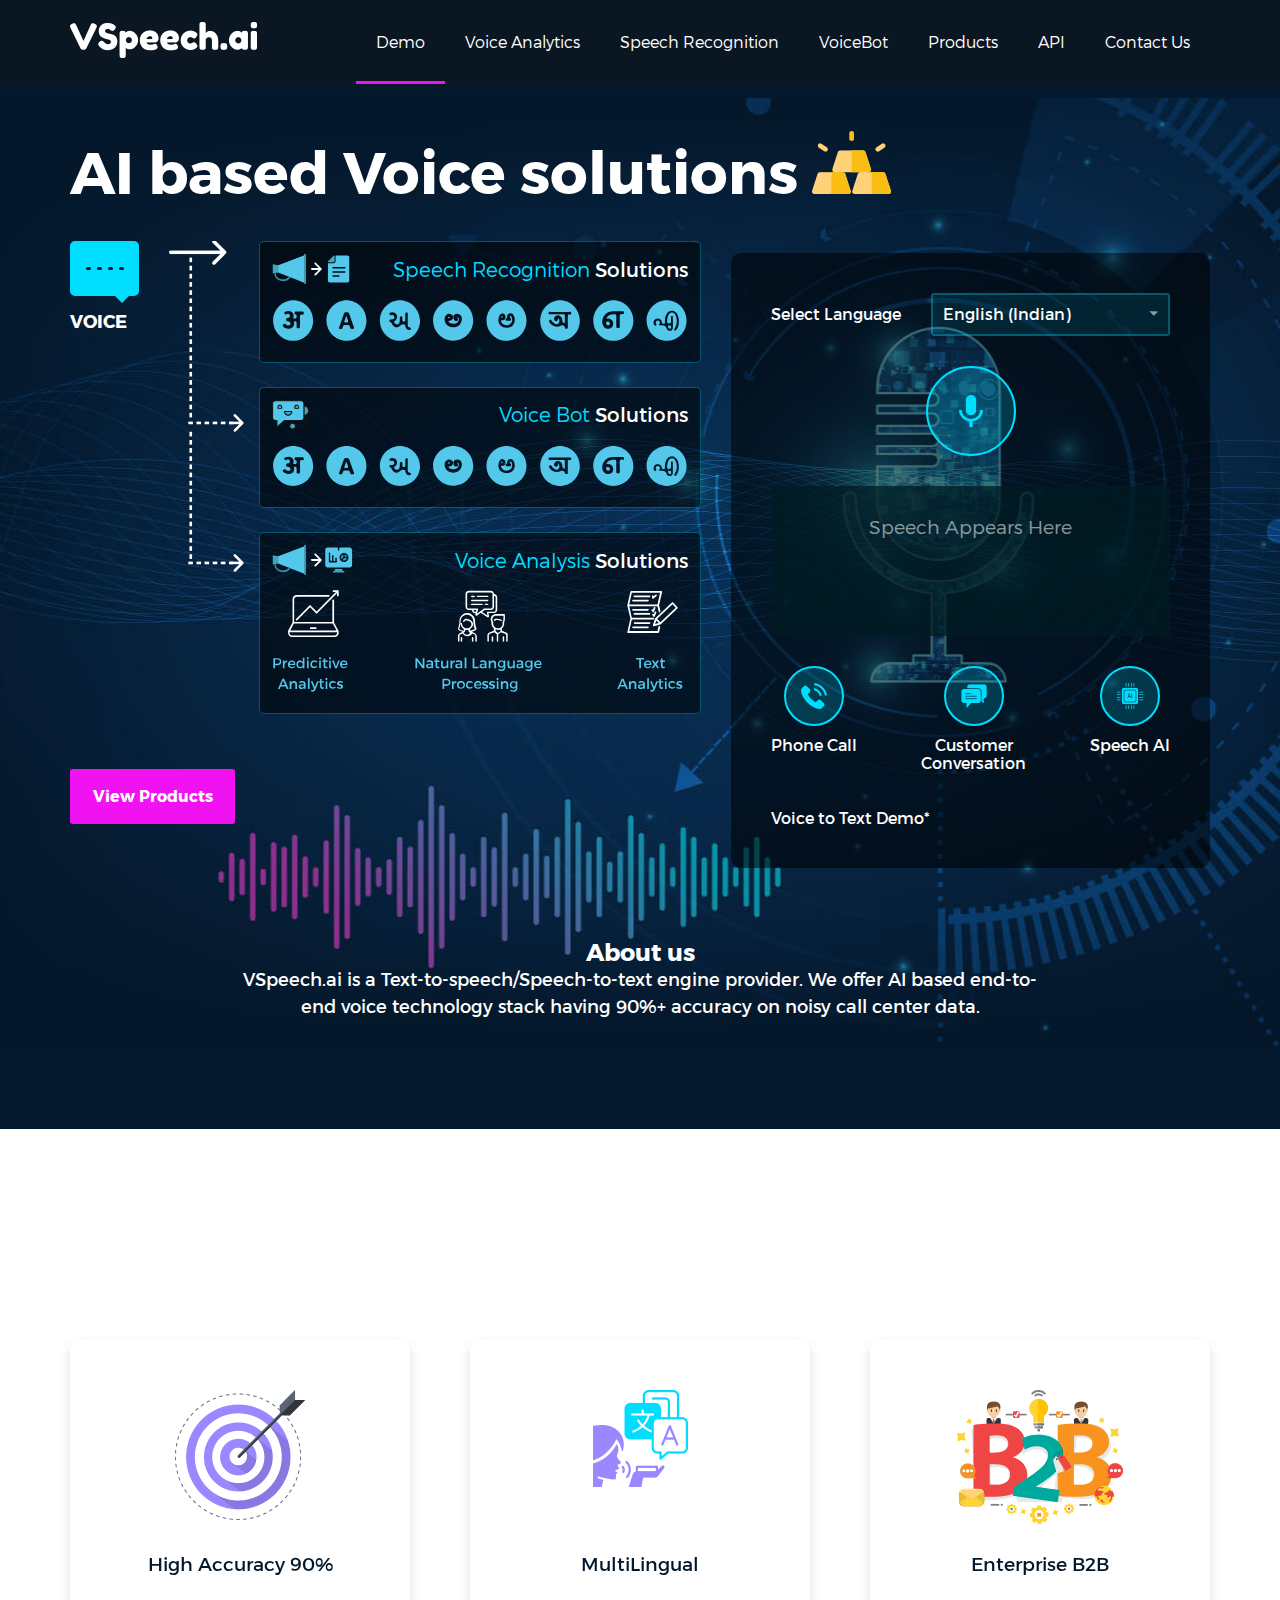
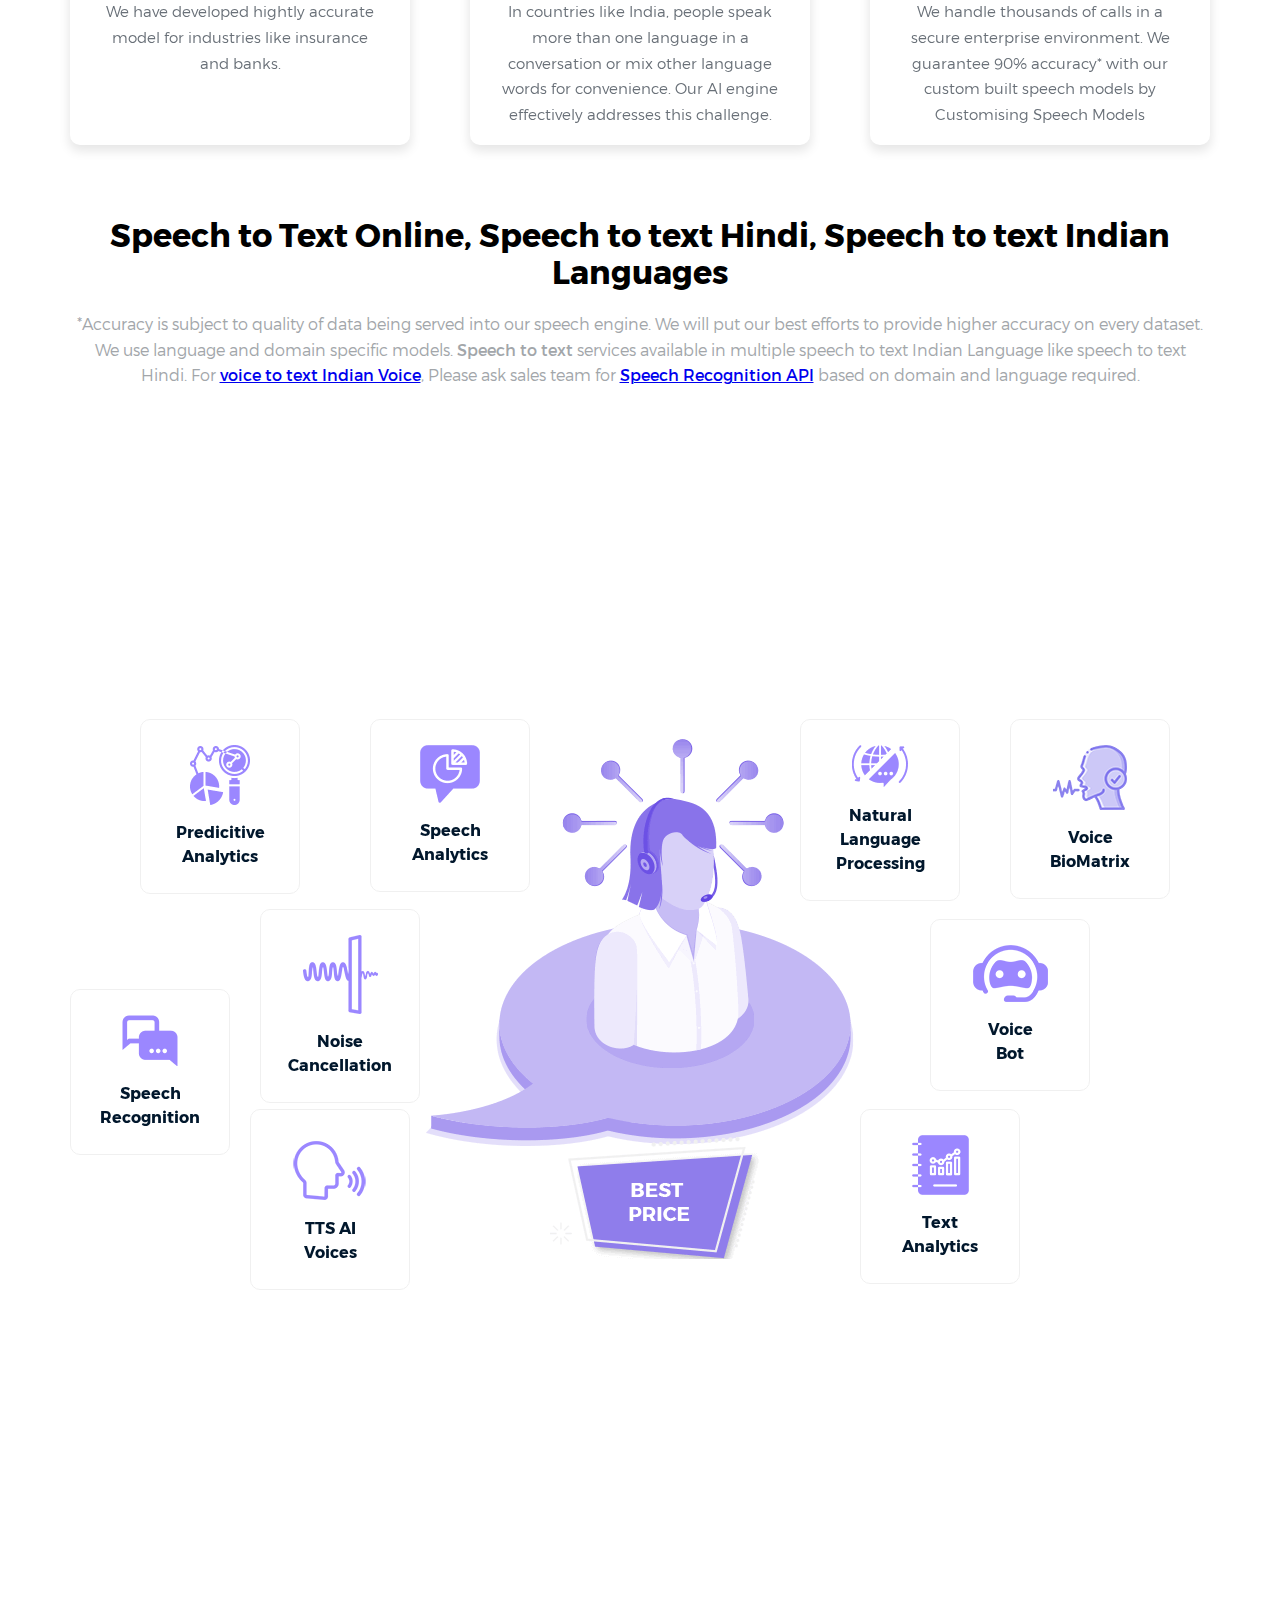
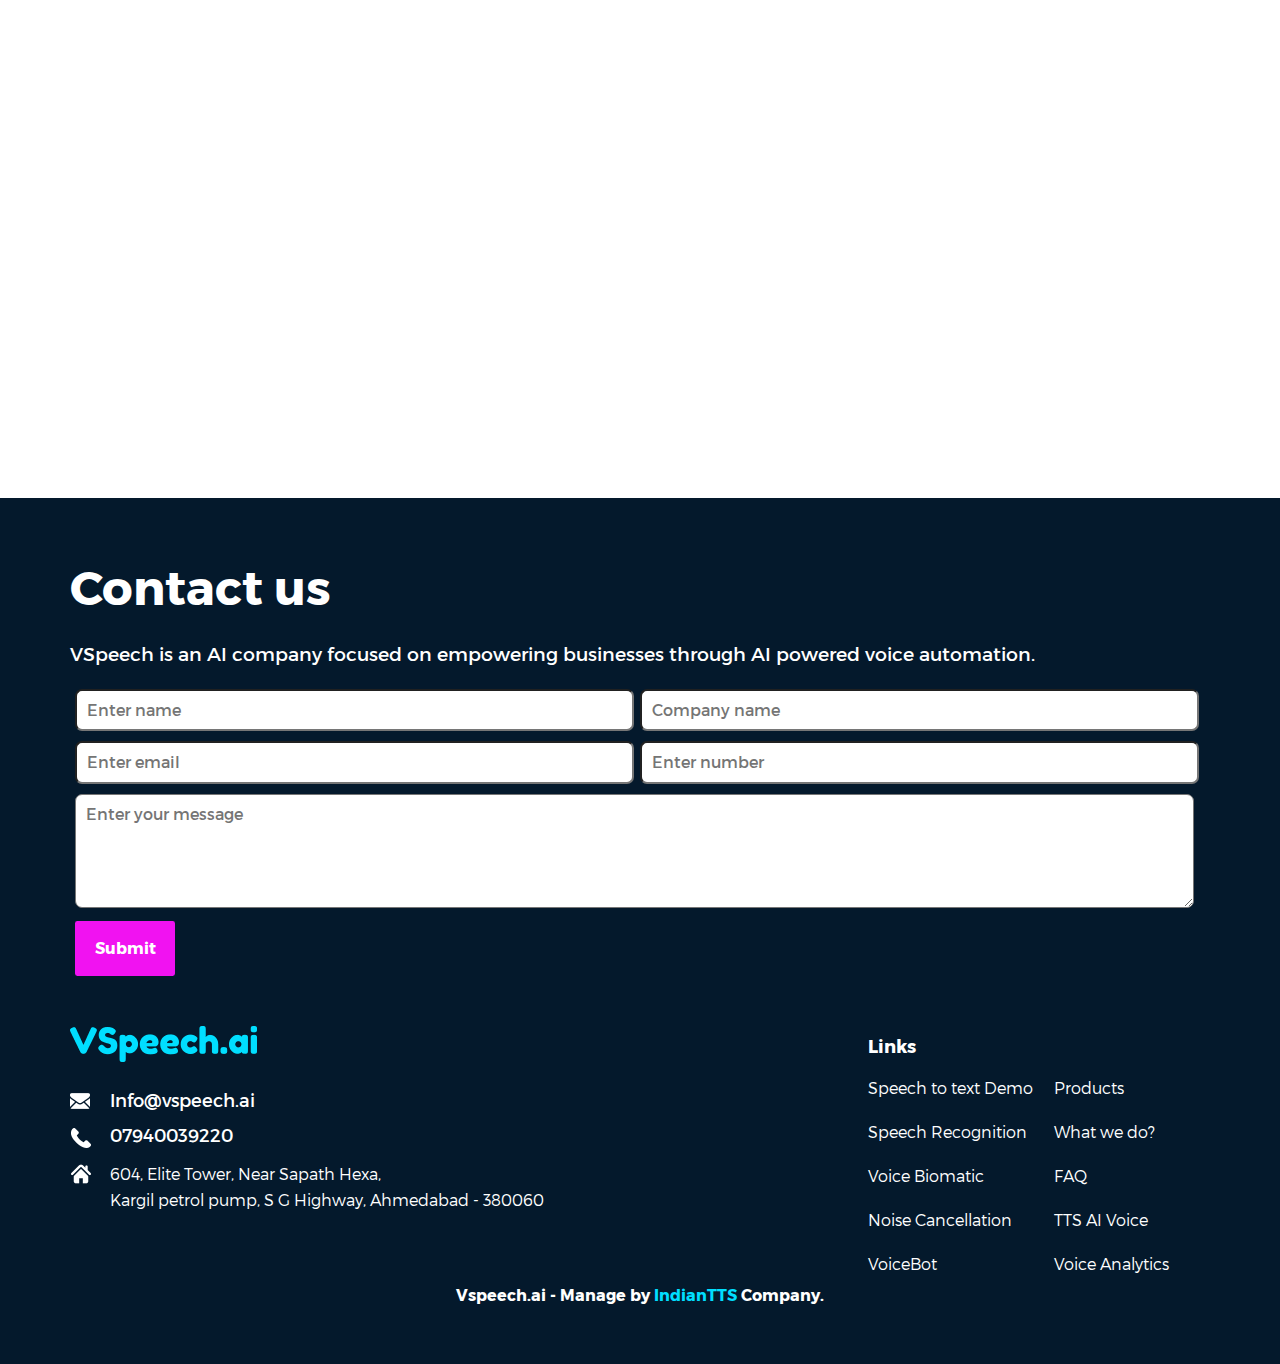
==== commit e7ca611c: "first" ====
--- a/index.html
+++ b/index.html
@@ -297,7 +297,7 @@
                   </div>
                 </div>
               </div>
-              <div class="cta" style="margin-top: 25px">
+              <div class="cta">
                 <a class="btn" href="products.html">View Products</a>
               </div>
             </div>
@@ -481,28 +481,28 @@
             </h5>
           </div>
           <div class="solutions-block" data-wow-delay="900ms">
-            <i class="sprite sprite-text-analytics"></i>
+            <i class="sprite sprite-voice-biomatic"></i>
             <h5 class="title-h5">
               Voice <br />
               BioMatrix
             </h5>
           </div>
           <div class="solutions-block" data-wow-delay="1100ms">
-            <i class="sprite sprite-text-analytics"></i>
+            <i class="sprite sprite-voice-bot2"></i>
             <h5 class="title-h5">
               Voice <br />
               Bot
             </h5>
           </div>
           <div class="solutions-block" data-wow-delay="1300ms">
-            <i class="sprite sprite-text-analytics"></i>
+            <i class="sprite sprite-ai-voices"></i>
             <h5 class="title-h5">
               TTS AI <br />
               Voices
             </h5>
           </div>
           <div class="solutions-block" data-wow-delay="1300ms">
-            <i class="sprite sprite-text-analytics"></i>
+            <i class="sprite sprite-noise-cancellation"></i>
             <h5 class="title-h5">
               Noise <br />
               Cancellation
--- a/assets/css/style.css
+++ b/assets/css/style.css
@@ -243,13 +243,19 @@
   background-position: -1px -488px;
 }
 
-.sprite-speak-noise {
+.sprite-noise-cancellation {
+  width: 75px;
+  height: 79px;
+  background-position: -394px -576px;
+}
+
+.sprite-listen-noise {
   width: 57px;
   height: 75px;
   background-position: -243px -490px;
 }
 
-.sprite-listen-noise {
+.sprite-speak-noise {
   width: 75px;
   height: 79px;
   background-position: -390px -490px;
@@ -261,6 +267,12 @@
   background-position: -3px -572px;
 }
 
+.sprite-voice-bot2 {
+  width: 75px;
+  height: 57px;
+  background-position: -343px -659px;
+}
+
 .sprite-works-everywhere {
   width: 75px;
   height: 75px;
@@ -281,8 +293,14 @@
 
 .sprite-recognize-speaker {
   width: 75px;
-  height: 75px;
+  height: 65px;
   background-position: -156px -490px;
+}
+
+.sprite-voice-biomatic {
+  width: 75px;
+  height: 65px;
+  background-position: -86px -729px;
 }
 
 .sprite-speaker {
@@ -312,7 +330,7 @@
 .sprite-communication {
   width: 70px;
   height: 75px;
-  background-position: -326px -575px;
+  background-position: -322px -575px;
 }
 
 .sprite-converstation-search {
@@ -337,6 +355,12 @@
   width: 75px;
   height: 66px;
   background-position: -4px -655px;
+}
+
+.sprite-ai-voices {
+  width: 75px;
+  height: 66px;
+  background-position: -4px -725px;
 }
 
 .sprite-timestamp-generation {
@@ -636,7 +660,6 @@
   flex: 100%;
   position: relative;
   z-index: 1;
-  top: -30px;
 }
 
 .cta .btn {
@@ -2619,9 +2642,13 @@
   .analysis-features .col-6 {
     width: 100%;
   }
-  .feature-icon {
+  .feature-icon,
+  .feature-block-inner.reasons .feature-icon {
     width: 75px;
     height: 75px;
+  }
+  .feature-block-inner {
+    padding: 0 0 20px;
   }
   .feature-content {
     padding: 0 10px 0 95px;
@@ -2637,8 +2664,49 @@
   }
   .voiceBotCard p {
     width: 100%;
-    padding: 20px;
+    padding: 15px;
     margin: 0;
+  }
+  .voiceBot-working,
+  .top-sector {
+    -webkit-box-orient: vertical;
+    -webkit-box-direction: normal;
+        -ms-flex-direction: column;
+            flex-direction: column;
+  }
+  .top-sector div {
+    width: 100%;
+  }
+  .top-sector div:nth-child(3n + 2) {
+    margin: 25px 0;
+  }
+  .voiceBot-working-left ol {
+    padding: 0 0 30px 20px;
+  }
+  .voiceBot-working-left ol li {
+    font-size: 14px;
+    line-height: 21px;
+  }
+  .analysis-features .row.my-5 .col-3 {
+    display: none;
+  }
+  .analysis-features .row.my-5 .col-2 {
+    width: 100%;
+    text-align: center;
+    padding: 0 0 20px;
+  }
+  .productsBox a.boost-block {
+    -webkit-box-flex: 100%;
+        -ms-flex: 100%;
+            flex: 100%;
+    max-width: 100%;
+    margin: 10px 0;
+  }
+  .productsBox a.boost-block:nth-child(even) {
+    margin: 20px 0;
+  }
+  .voiceBotCard span {
+    margin-top: 0;
   }
 }
 
@@ -2743,10 +2811,14 @@
     padding-left: 65px;
   }
   .collector {
-    padding: 0 0 18px 75px;
+    padding: 0 0 18px 80px;
   }
   .collector h3 {
     padding: 0 0 8px;
+  }
+  .collector h3 span {
+    font-size: 16px;
+    padding-left: 20px;
   }
   .collector .collector-inner {
     min-height: 90px;
@@ -2766,7 +2838,10 @@
   #solutions,
   #features,
   #boost-business,
-  footer {
+  footer,
+  .analysis-features,
+  .voiceBot-working-wrap,
+  .problem-solution {
     padding: 30px 0;
   }
   .title-h2 {
@@ -2809,7 +2884,7 @@
     margin: 0 0 25px;
     min-height: auto;
   }
-  .solutions-block:nth-child(-n + 6) {
+  .solutions-block:nth-child(-n + 10) {
     right: auto;
     left: auto;
     top: auto;
@@ -2862,9 +2937,6 @@
     position: absolute;
     top: -15px;
     right: 0;
-  }
-  #banner.product-banner {
-    padding-bottom: 4rem;
   }
   #banner.product-banner .banner-content h1.pricing-h1 {
     margin: 2.2rem 0 0;
@@ -2893,53 +2965,41 @@
     top: 7px;
   }
   .sprite.sprite-gold-bar,
-  ul.product-ul li.sprite-gold-bar::before {
-    background-position: -151px -91px;
-    width: 39.5px;
-    height: 31.5px;
-    background-size: 235.5px 243.5px;
-  }
   .sprite.sprite-collector,
-  ul.product-ul li.sprite-collector::before {
-    background-position: -224px -1px;
-    width: 60.75px;
-    height: 55.5px;
-    background-size: 353.25px 365.25px;
-  }
   .sprite.sprite-humonitor,
-  ul.product-ul li.sprite-humonitor::before {
-    background-position: -142px -177px;
-    width: 60.75px;
-    height: 45px;
-    background-size: 353.25px 365.25px;
-  }
   .sprite.sprite-advisor,
-  ul.product-ul li.sprite-advisor::before {
-    background-position: -165px -1px;
-    width: 57.75px;
-    height: 57px;
-    background-size: 353.25px 365.25px;
-  }
-  .sprite.sprite-left-arrows,
-  ul.product-ul li.sprite-left-arrows::before {
-    background-position: -286px -1px;
-    width: 57px;
-    height: 249.75px;
-    background-size: 353.25px 365.25px;
-  }
   .sprite.sprite-product-tick,
-  ul.product-ul li::before {
-    background-position: -1px -117px;
-    width: 15.75px;
-    height: 15.75px;
-    background-size: 353.25px 365.25px;
-  }
   .sprite.sprite-product-avatar,
-  ul.product-ul li.sprite-product-avatar::before {
-    background-position: -6px -192px;
-    width: 103.5px;
-    height: 71.25px;
-    background-size: 353.25px 365.25px;
+  .sprite.sprite-left-arrows {
+    -moz-transform: scale(0.85) translateX(0) translateY(-15%);
+    zoom: 0.85;
+    zoom: 85%;
+    left: -10px;
+    top: 10px;
+    position: absolute;
+  }
+  .sprite-speech-text {
+    -moz-transform: scale(0.6) translateX(0) translateY(-35%);
+    zoom: 0.6;
+    zoom: 60%;
+    position: absolute;
+    top: auto;
+    margin: 10px 0 0;
+  }
+  .videoWrapper {
+    margin: 20px 0;
+  }
+  .top-sector div h3 {
+    font-size: 30px;
+  }
+  .voiceBot-left h2.title-h2 {
+    position: relative;
+  }
+  .sprite.sprite-left-arrows {
+    top: 25px;
+  }
+  .vs-collector {
+    margin-bottom: 15px;
   }
   #faq {
     padding: 60px 0 0;
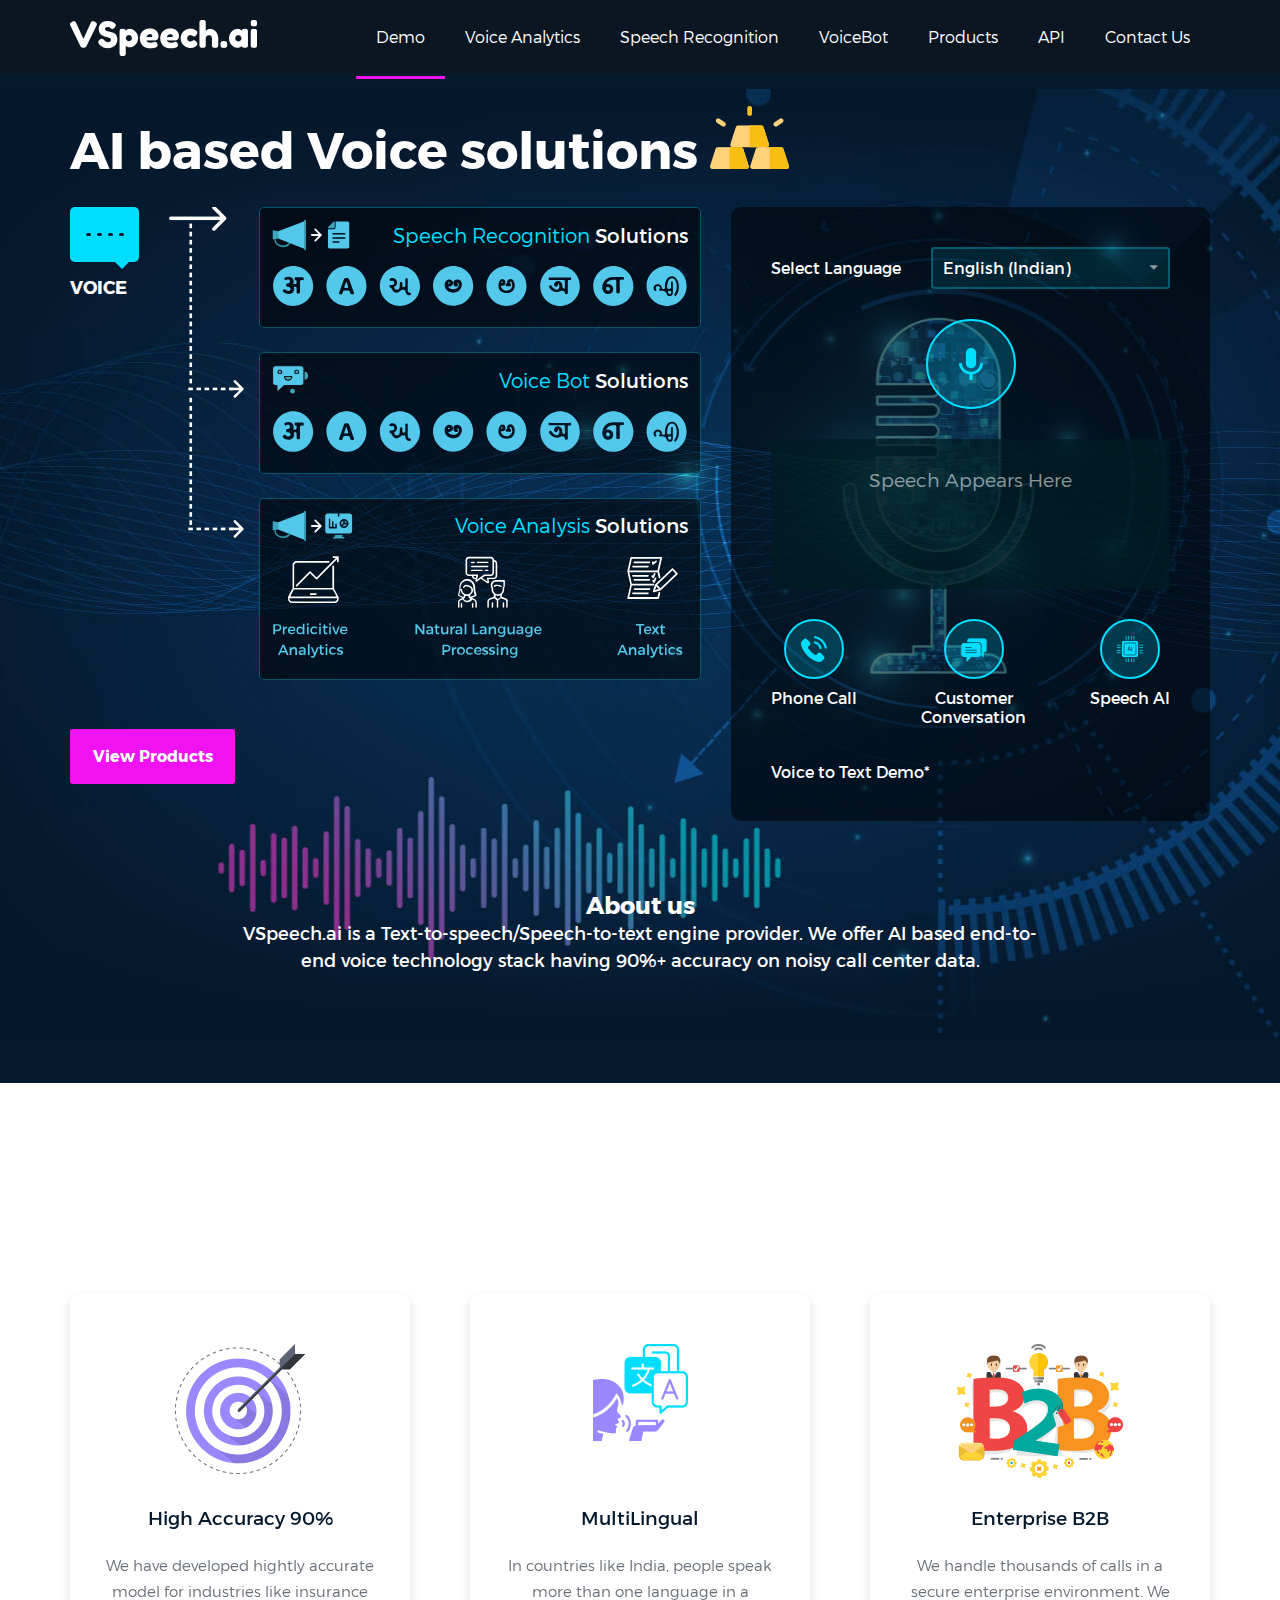
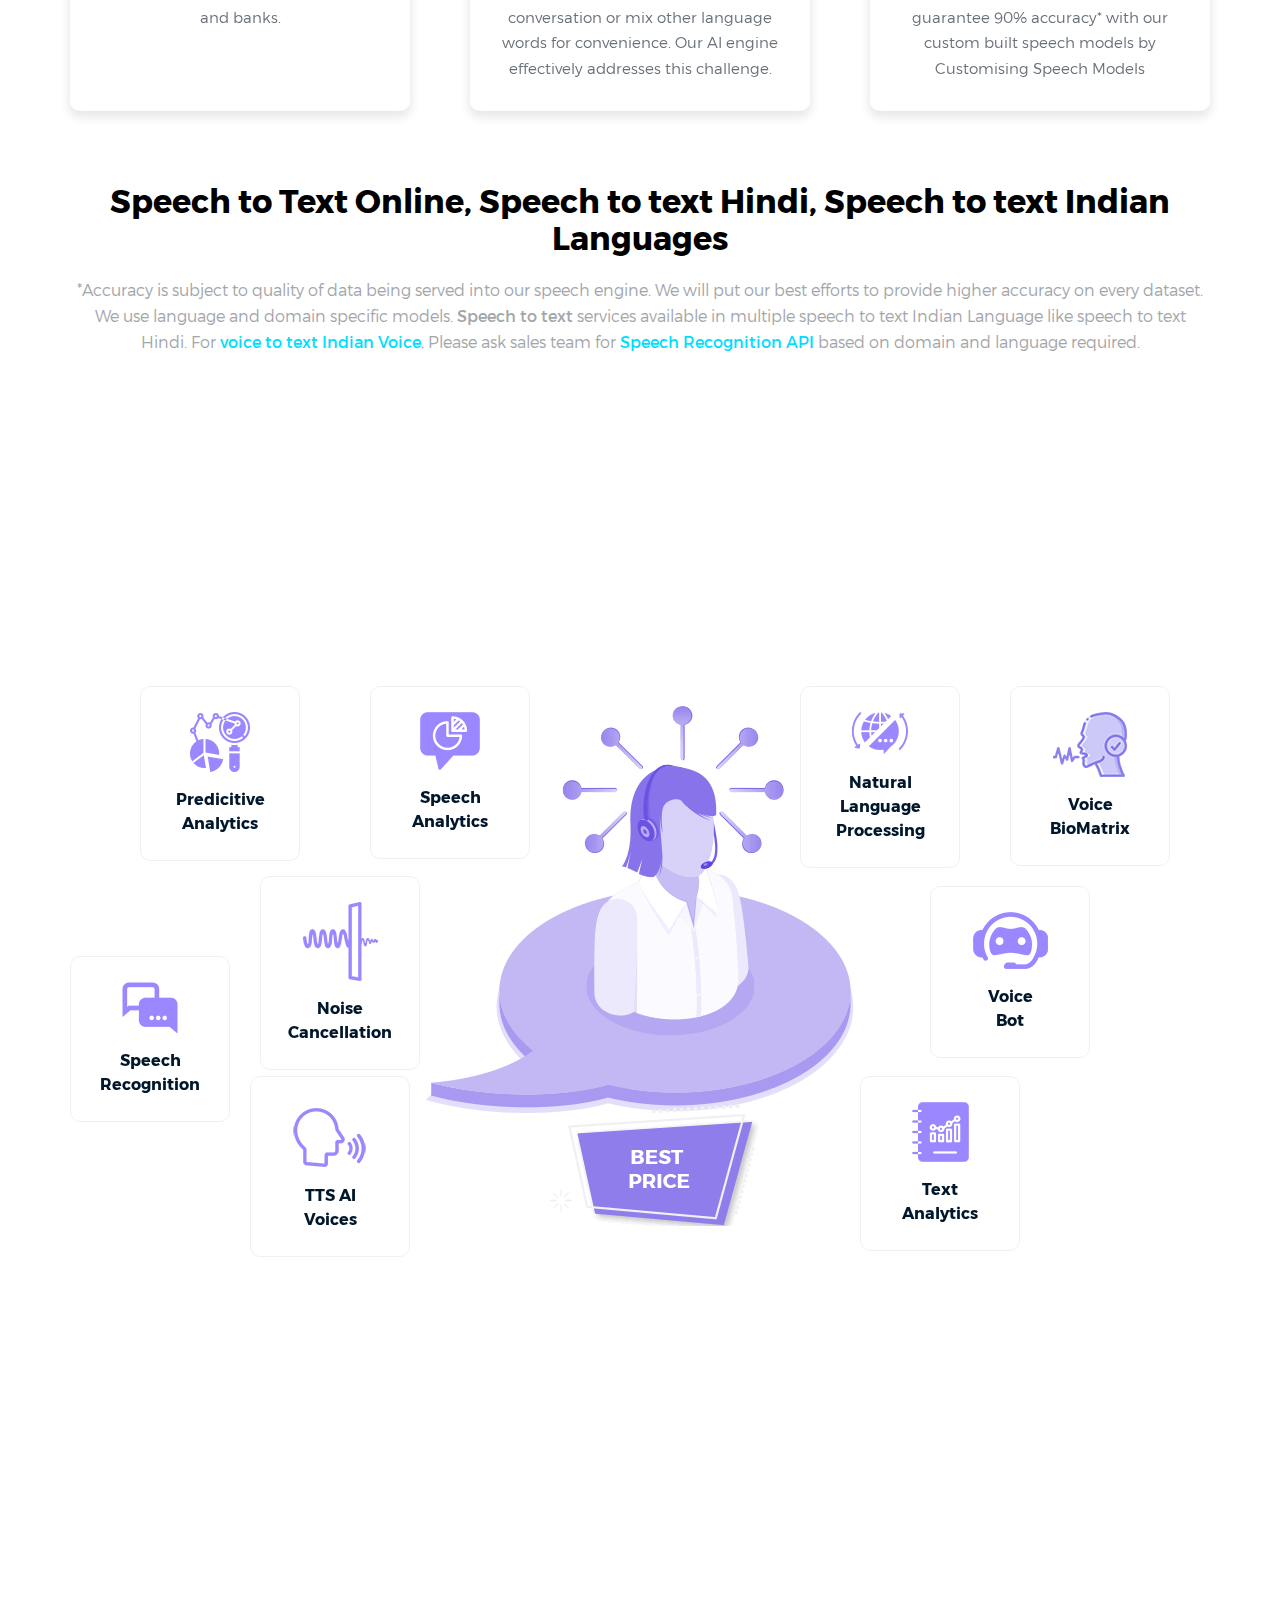
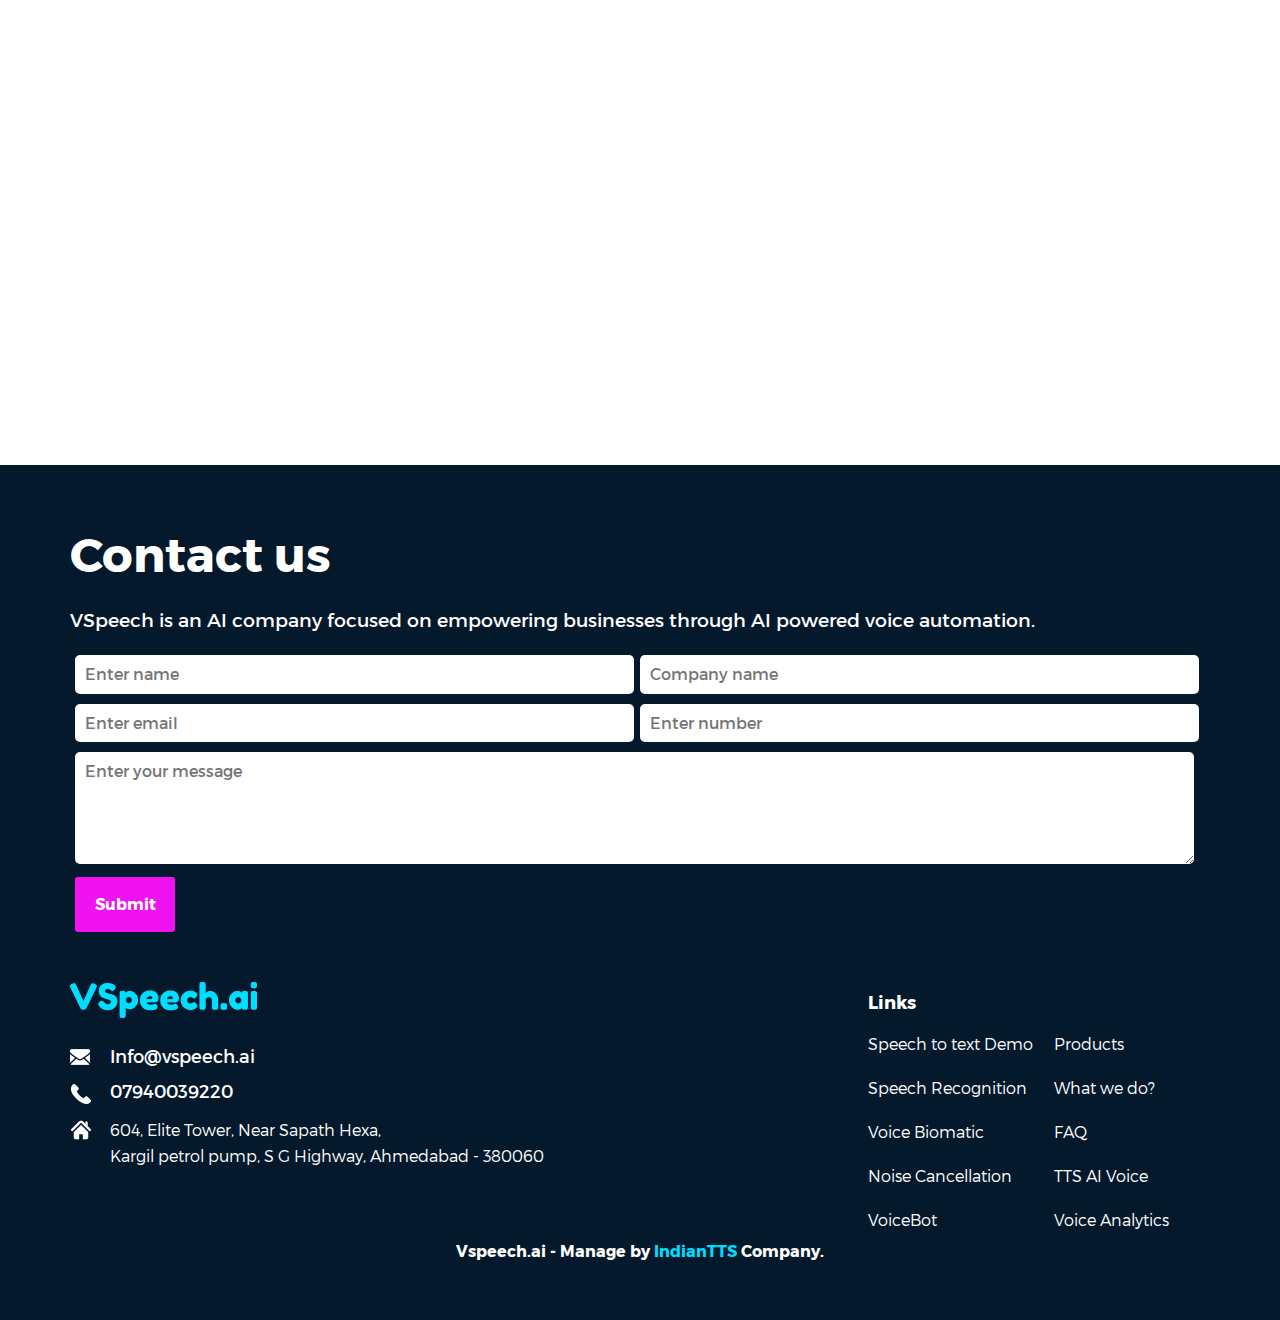
==== commit d42638d4: "first" ====
--- a/index.html
+++ b/index.html
@@ -301,7 +301,7 @@
                 <a class="btn" href="products.html">View Products</a>
               </div>
             </div>
-            <div class="banner-right-content" style="margin-top: 12px">
+            <div class="banner-right-content">
               <div class="select-language-wrap">
                 <span>Select Language</span>
                 <div class="box">
--- a/assets/css/style.css
+++ b/assets/css/style.css
@@ -410,7 +410,7 @@
 }
 
 header .logo {
-  padding: 22px 0;
+  padding: 20px 0 15px;
 }
 
 @media only screen and (max-width: 767px) {
@@ -424,7 +424,7 @@
 
 .container {
   padding: 0 15px;
-  max-width: 1170px;
+  max-width: 1170px !important;
   width: 100%;
   margin: auto;
 }
@@ -433,6 +433,8 @@
   display: -webkit-inline-box;
   display: -ms-inline-flexbox;
   display: inline-flex;
+  padding: 0;
+  margin: 0;
 }
 
 nav li {
@@ -453,13 +455,13 @@
 }
 
 .banner-content {
-  padding: 3rem 0 5rem;
+  padding: 2rem 0 5rem;
 }
 
 .banner-content h1 {
-  font-size: 3.7rem;
-  color: #fff;
-  margin: 0 0 2.3rem;
+  font-size: 3.2rem;
+  color: #fff;
+  margin: 0 0 1.8rem;
 }
 
 .banner-main-content {
@@ -942,8 +944,7 @@
 
 .partner-block {
   width: 340px;
-  height: 405px;
-  padding: 0 30px;
+  padding: 0 30px 30px;
   border-radius: 10px;
   -webkit-box-shadow: 0px 5px 11.04px 0.96px rgba(0, 0, 0, 0.1);
   box-shadow: 0px 5px 11.04px 0.96px rgba(0, 0, 0, 0.1);
@@ -1019,6 +1020,11 @@
   line-height: 1.6rem;
   font-weight: 300;
   color: #a2a6aa;
+}
+
+.condition p a {
+  color: #00deff;
+  text-decoration: none;
 }
 
 /* solutions section */
@@ -1391,7 +1397,7 @@
 }
 
 .contact-us ul {
-  padding: 25px 0 0;
+  padding: 25px 25px 25px 0;
 }
 
 .contact-us ul li {
@@ -2447,8 +2453,60 @@
   #banner {
     background-size: cover;
   }
+  header .container {
+    display: -webkit-box;
+    display: -ms-flexbox;
+    display: flex;
+    -webkit-box-orient: vertical;
+    -webkit-box-direction: normal;
+        -ms-flex-direction: column;
+            flex-direction: column;
+    -webkit-box-align: start;
+        -ms-flex-align: start;
+            align-items: flex-start;
+  }
+  .toggle-menu {
+    display: none;
+  }
+  nav {
+    width: 100%;
+  }
+  nav ul {
+    width: 100%;
+    -webkit-box-pack: justify;
+        -ms-flex-pack: justify;
+            justify-content: space-between;
+  }
   nav ul li a {
-    padding: 0 15px 30px 15px;
+    padding: 0 10px 30px;
+  }
+  .voiceBotCard span {
+    font-size: 36px;
+  }
+  #partner-vspeech,
+  #solutions,
+  #features,
+  #boost-business,
+  footer,
+  .analysis-features,
+  .voiceBot-working-wrap,
+  .problem-solution {
+    padding: 40px 0;
+  }
+  .voiceBot-right {
+    padding-left: 20px;
+  }
+  .collector {
+    padding: 0 0 50px 95px;
+  }
+  .collector h3 {
+    padding: 0;
+  }
+  .banner-content {
+    padding: 3rem 0;
+  }
+  .banner-content h1 {
+    font-size: 3rem;
   }
   .banner-left-content {
     -ms-flex-line-pack: start;
@@ -2477,7 +2535,7 @@
     padding: 20px;
   }
   .collector {
-    padding-bottom: 35px;
+    padding-bottom: 20px;
   }
   .collector p {
     line-height: 1.7rem;
@@ -2489,32 +2547,78 @@
     width: 40%;
   }
   .partner-block {
-    height: auto;
     width: 33.33%;
-    padding-bottom: 30px;
+  }
+  .partner-block:nth-child(even) {
+    margin: 0 20px;
+  }
+  .top-sector div {
+    padding: 20px;
+  }
+  .top-sector div h3 {
+    font-size: 32px;
+  }
+  .top-sector div p {
+    line-height: 27px;
+  }
+  .top-sector div:nth-child(even) {
+    margin: 0 20px;
+  }
+  .productsBox a.boost-block:nth-child(even) {
+    margin: 0 20px;
   }
   .boost-blocks-wrap {
-    padding: 50px 15px 0 15px;
+    padding: 40px 15px 0 15px;
   }
   .boost-block:nth-child(3n + 2) {
     margin: 0 20px;
   }
   .solutions-blocks-wrap {
-    background-position: center 240px;
+    background-position: 220px 240px;
     min-height: 780px;
+    background-size: 340px;
+  }
+  .solutions-block {
+    max-width: 150px;
+  }
+  .solutions-block:nth-child(2) {
+    top: 40px;
+    left: 0;
   }
   .solutions-block:nth-child(3) {
-    top: 20px;
+    top: 40px;
+    left: 180px;
   }
   .solutions-block:nth-child(4) {
-    left: 10px;
+    top: 40px;
+    left: 360px;
   }
   .solutions-block:nth-child(5) {
+    right: 50px;
+    top: 40px;
+  }
+  .solutions-block:nth-child(6) {
+    right: auto;
+    left: 50;
+    top: 235px;
+  }
+  .solutions-block:nth-child(7) {
     right: 10px;
-  }
-  .solutions-block:nth-child(6) {
+    top: 235px;
+  }
+  .solutions-block:nth-child(8) {
+    right: auto;
+    left: 50;
+    top: 425px;
+  }
+  .solutions-block:nth-child(9) {
+    left: auto;
     right: 10px;
-    top: 280px;
+    top: 425px;
+  }
+  .solutions-block:nth-child(10) {
+    left: 165px;
+    top: 230px;
   }
   .product-top-div {
     display: -webkit-box;
@@ -2568,6 +2672,18 @@
 }
 
 @media (min-width: 768px) and (max-width: 1112px) and (orientation: landscape) {
+  nav ul {
+    padding: 0;
+  }
+  nav li a {
+    padding: 0 12px 30px;
+  }
+  .partner-block {
+    width: 33.33%;
+  }
+  .partner-block:nth-child(even) {
+    margin: 0 20px;
+  }
   .cta .btn {
     width: 35%;
   }
@@ -2575,17 +2691,40 @@
     left: 0px;
   }
   .solutions-block:nth-child(3) {
-    left: 210px;
+    left: 200px;
     top: 40px;
   }
   .solutions-block:nth-child(4) {
-    left: 60px;
+    left: 0;
+    top: 240px;
   }
   .solutions-block:nth-child(5) {
+    right: 180px;
+  }
+  .solutions-block:nth-child(6) {
     right: 120px;
   }
-  .solutions-block:nth-child(6) {
-    right: 60px;
+  .solutions-block:nth-child(7) {
+    right: 0;
+  }
+  .solutions-block:nth-child(8) {
+    right: 70px;
+  }
+  .solutions-block:nth-child(9) {
+    left: 80px;
+    top: 445px;
+  }
+  .solutions-block:nth-child(10) {
+    left: 180px;
+  }
+  .voiceBot-right {
+    padding-left: 30px;
+  }
+  .collector {
+    padding: 0 0 50px 90px;
+  }
+  .boost-blocks-wrap {
+    padding: 30px 15px 0;
   }
 }
 
@@ -2970,13 +3109,29 @@
   .sprite.sprite-advisor,
   .sprite.sprite-product-tick,
   .sprite.sprite-product-avatar,
-  .sprite.sprite-left-arrows {
+  .sprite.sprite-left-arrows,
+  .sprite-speak-noise,
+  .sprite-listen-noise,
+  .sprite-works-everywhere,
+  .sprite-speaker,
+  .sprite-recognize-speaker,
+  .sprite-most-secure,
+  .sprite-multilingual2,
+  .sprite-solution,
+  .sprite-human-agent,
+  .sprite-voice-bot {
     -moz-transform: scale(0.85) translateX(0) translateY(-15%);
     zoom: 0.85;
     zoom: 85%;
     left: -10px;
     top: 10px;
     position: absolute;
+  }
+  .sprite-voice-bot,
+  .sprite-speaker {
+    left: auto;
+    margin: 0 0 0 10px;
+    top: auto;
   }
   .sprite-speech-text {
     -moz-transform: scale(0.6) translateX(0) translateY(-35%);
@@ -2992,7 +3147,8 @@
   .top-sector div h3 {
     font-size: 30px;
   }
-  .voiceBot-left h2.title-h2 {
+  .voiceBot-left h2.title-h2,
+  .voiceBot-left h1 {
     position: relative;
   }
   .sprite.sprite-left-arrows {
@@ -3093,7 +3249,8 @@
 .customInput {
   width: 99%;
   padding: 10px;
-  border-radius: 7px;
+  border-radius: 5px;
+  border: none;
 }
 
 @media only screen and (max-width: 767px) {
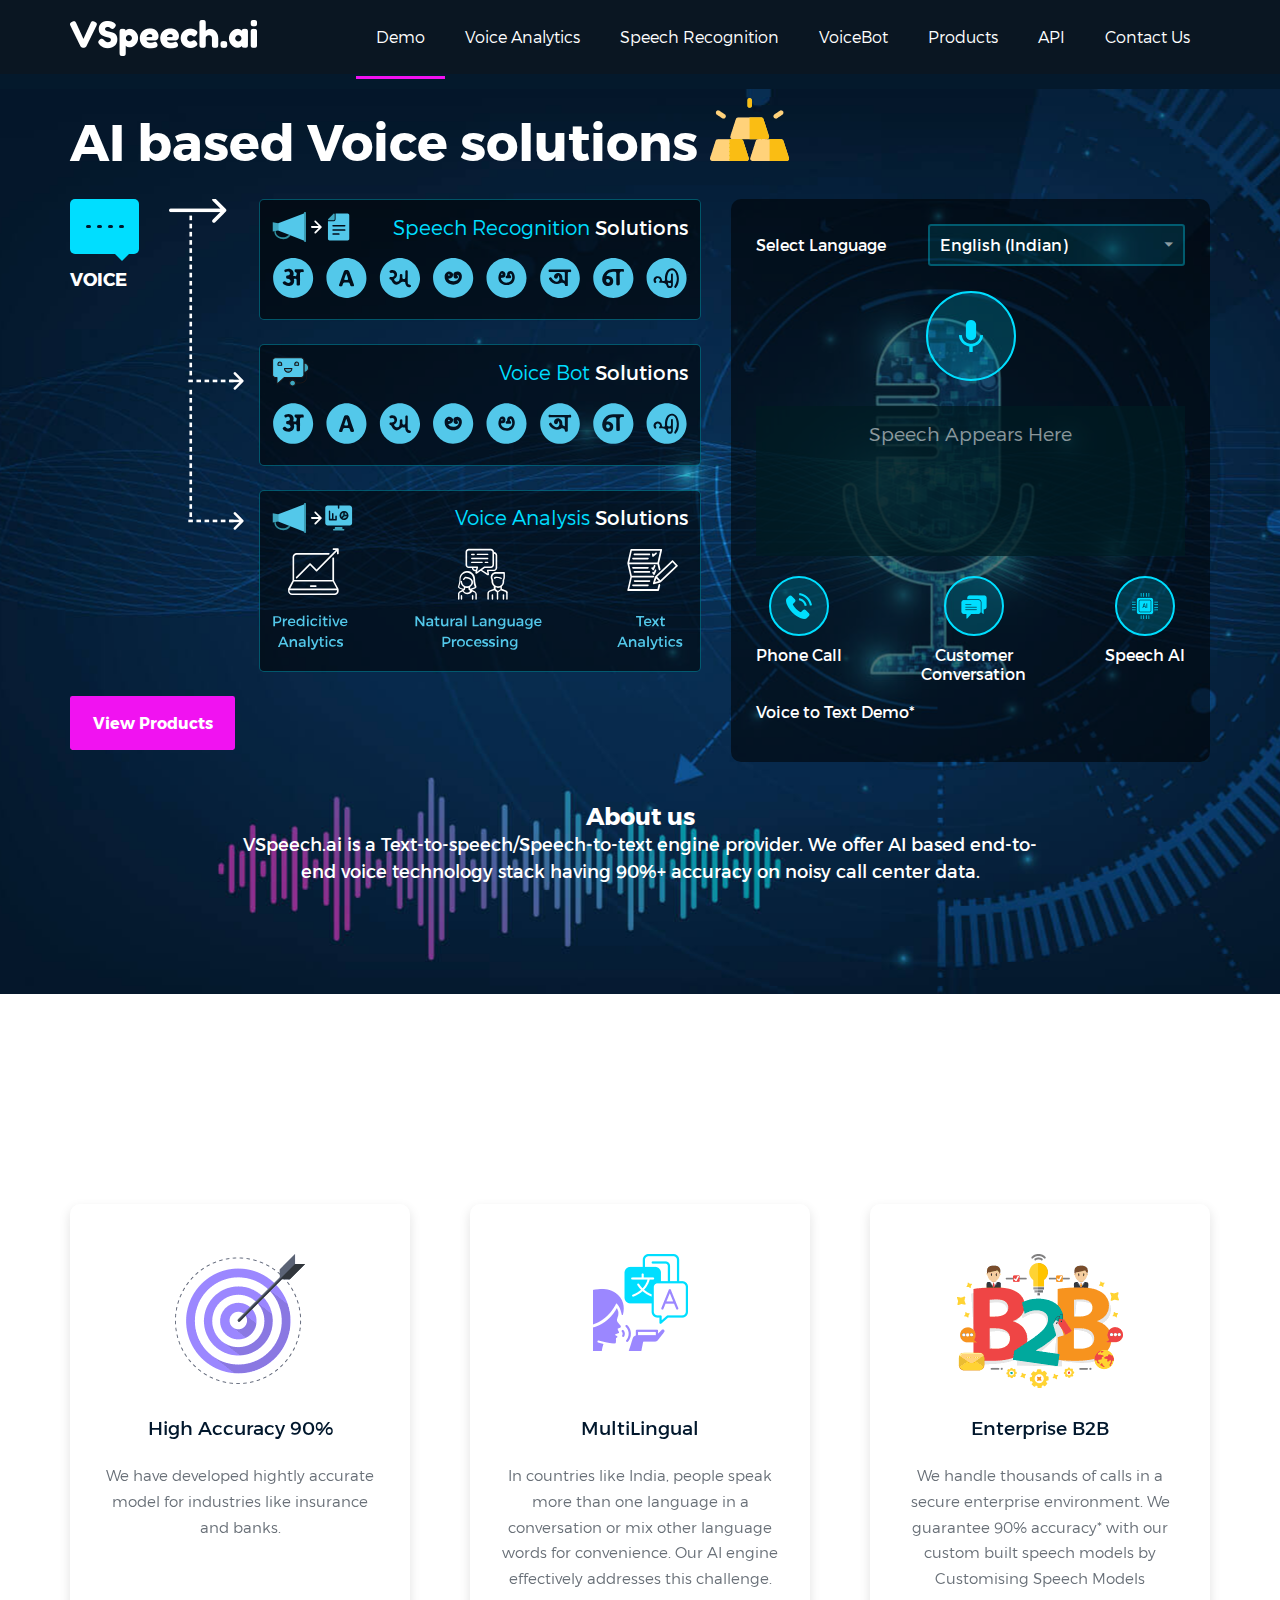
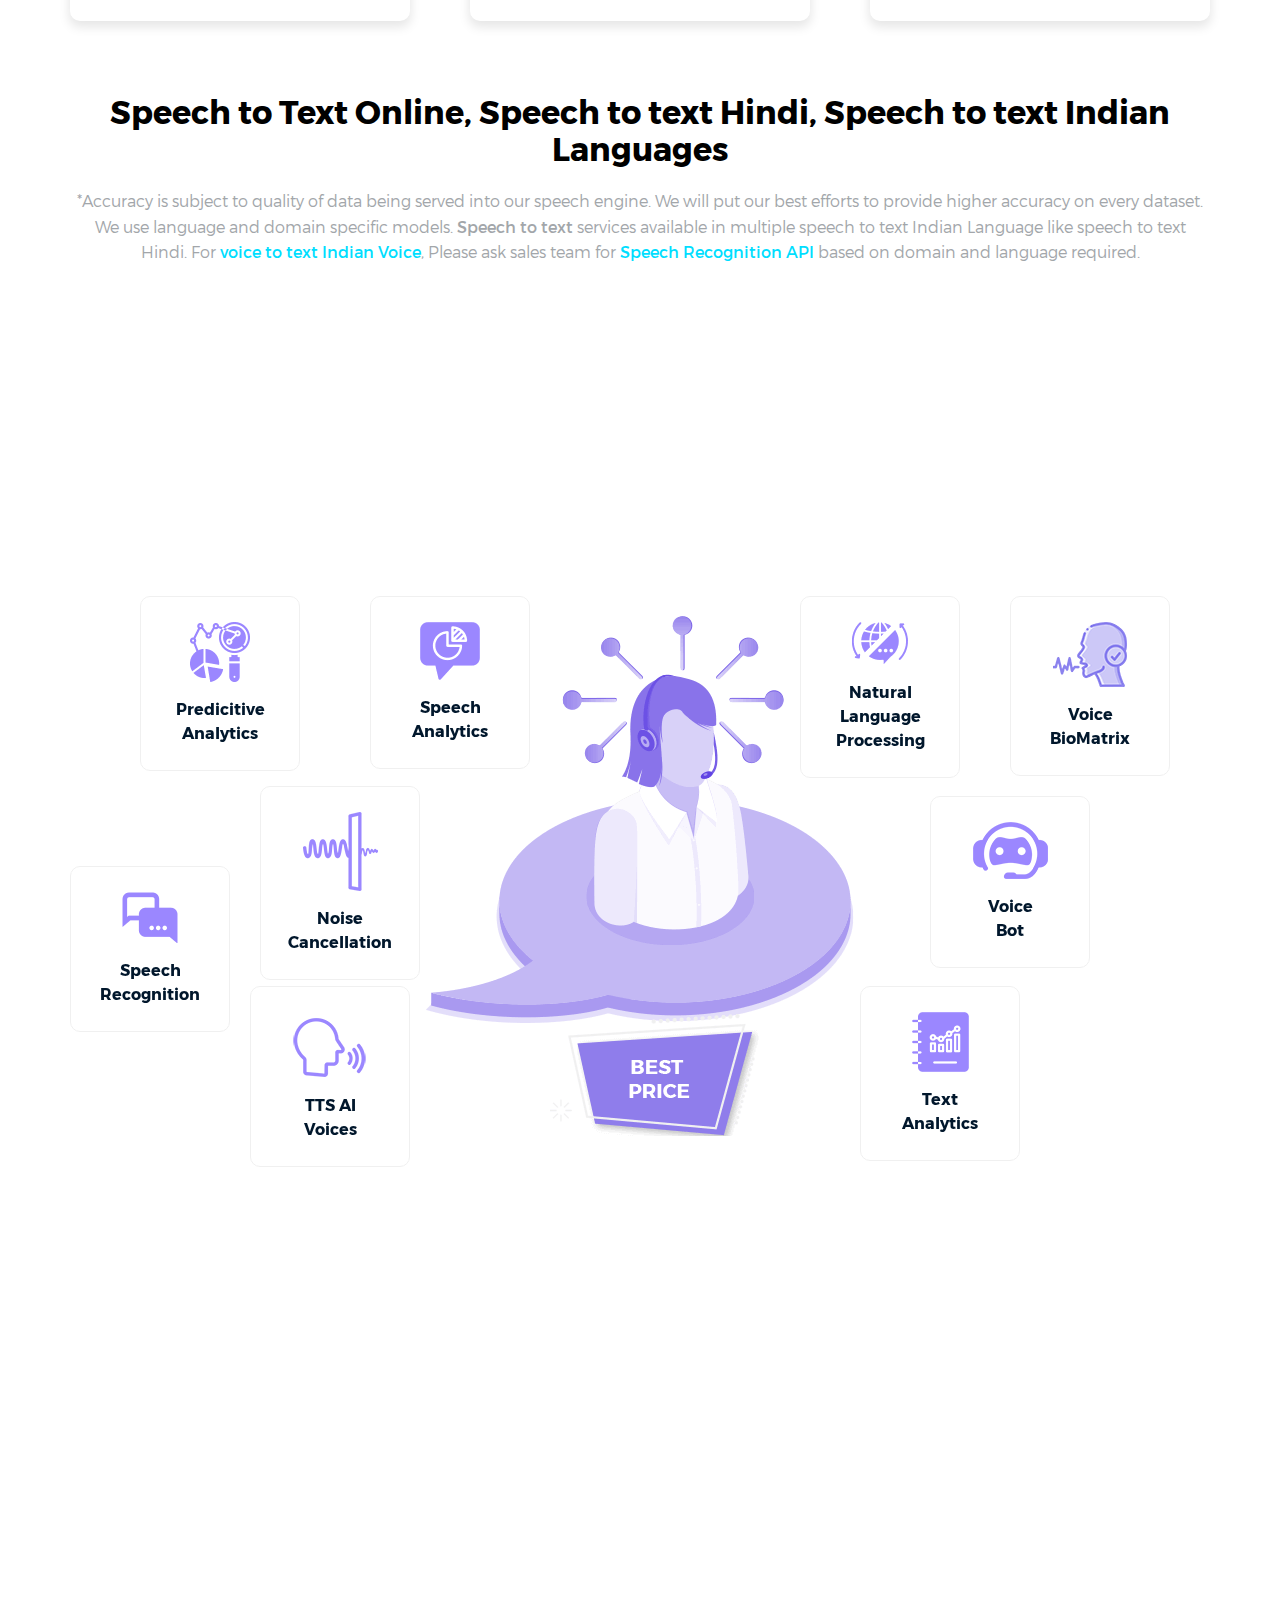
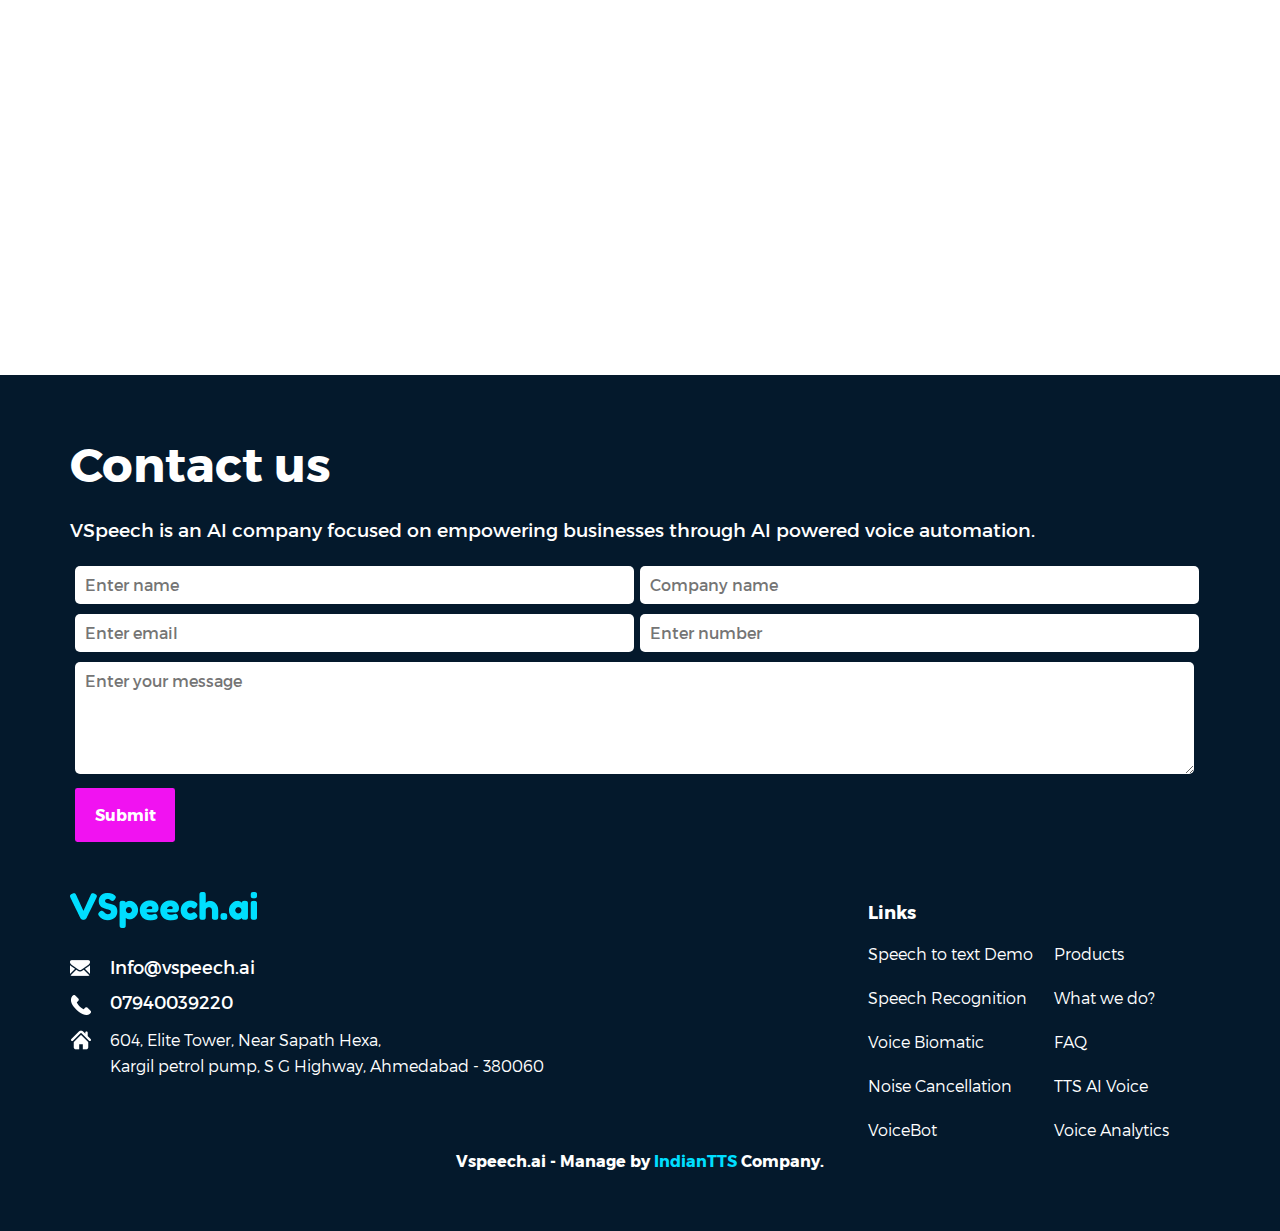
==== commit 359b0aed: "first" ====
--- a/index.html
+++ b/index.html
@@ -355,8 +355,6 @@
                   </li>
                 </ul>
               </div>
-              <br />
-              <br />
               <span class="wow zoomIn" style="color: white" ;
                 >Voice to Text Demo*
               </span>
--- a/assets/css/style.css
+++ b/assets/css/style.css
@@ -455,7 +455,7 @@
 }
 
 .banner-content {
-  padding: 2rem 0 5rem;
+  padding: 1.5rem 0 5rem;
 }
 
 .banner-content h1 {
@@ -712,7 +712,7 @@
 
 .banner-right-content {
   background-color: rgba(0, 0, 0, 0.54);
-  padding: 40px;
+  padding: 25px;
   border-radius: 10px;
   -webkit-box-flex: 42%;
   -ms-flex: 42%;
@@ -802,7 +802,7 @@
 }
 
 .speak-wrap {
-  margin: 30px auto;
+  margin: 25px auto;
   width: 90px;
   height: 90px;
   border-radius: 50%;
@@ -822,7 +822,7 @@
 .speech-appears-wrap {
   background-color: rgba(0, 27, 34, 0.74);
   color: #fff;
-  padding: 15px 20px;
+  padding: 7px 20px;
   height: 150px;
 }
 
@@ -834,7 +834,7 @@
   width: 100%;
   height: 100%;
   display: inline-block;
-  padding: 15px 0;
+  padding: 10px 0;
 }
 
 .speech-appears-wrap #result-txt {
@@ -859,7 +859,7 @@
   -webkit-box-pack: justify;
   -ms-flex-pack: justify;
   justify-content: space-between;
-  padding: 30px 0 0;
+  padding: 20px 0;
 }
 
 .phone-call-wrap ul li {
@@ -2162,7 +2162,7 @@
 
 .about {
   text-align: center;
-  margin: 70px 0 30px 0;
+  margin: 40px 0 30px 0;
 }
 
 .about h5 {
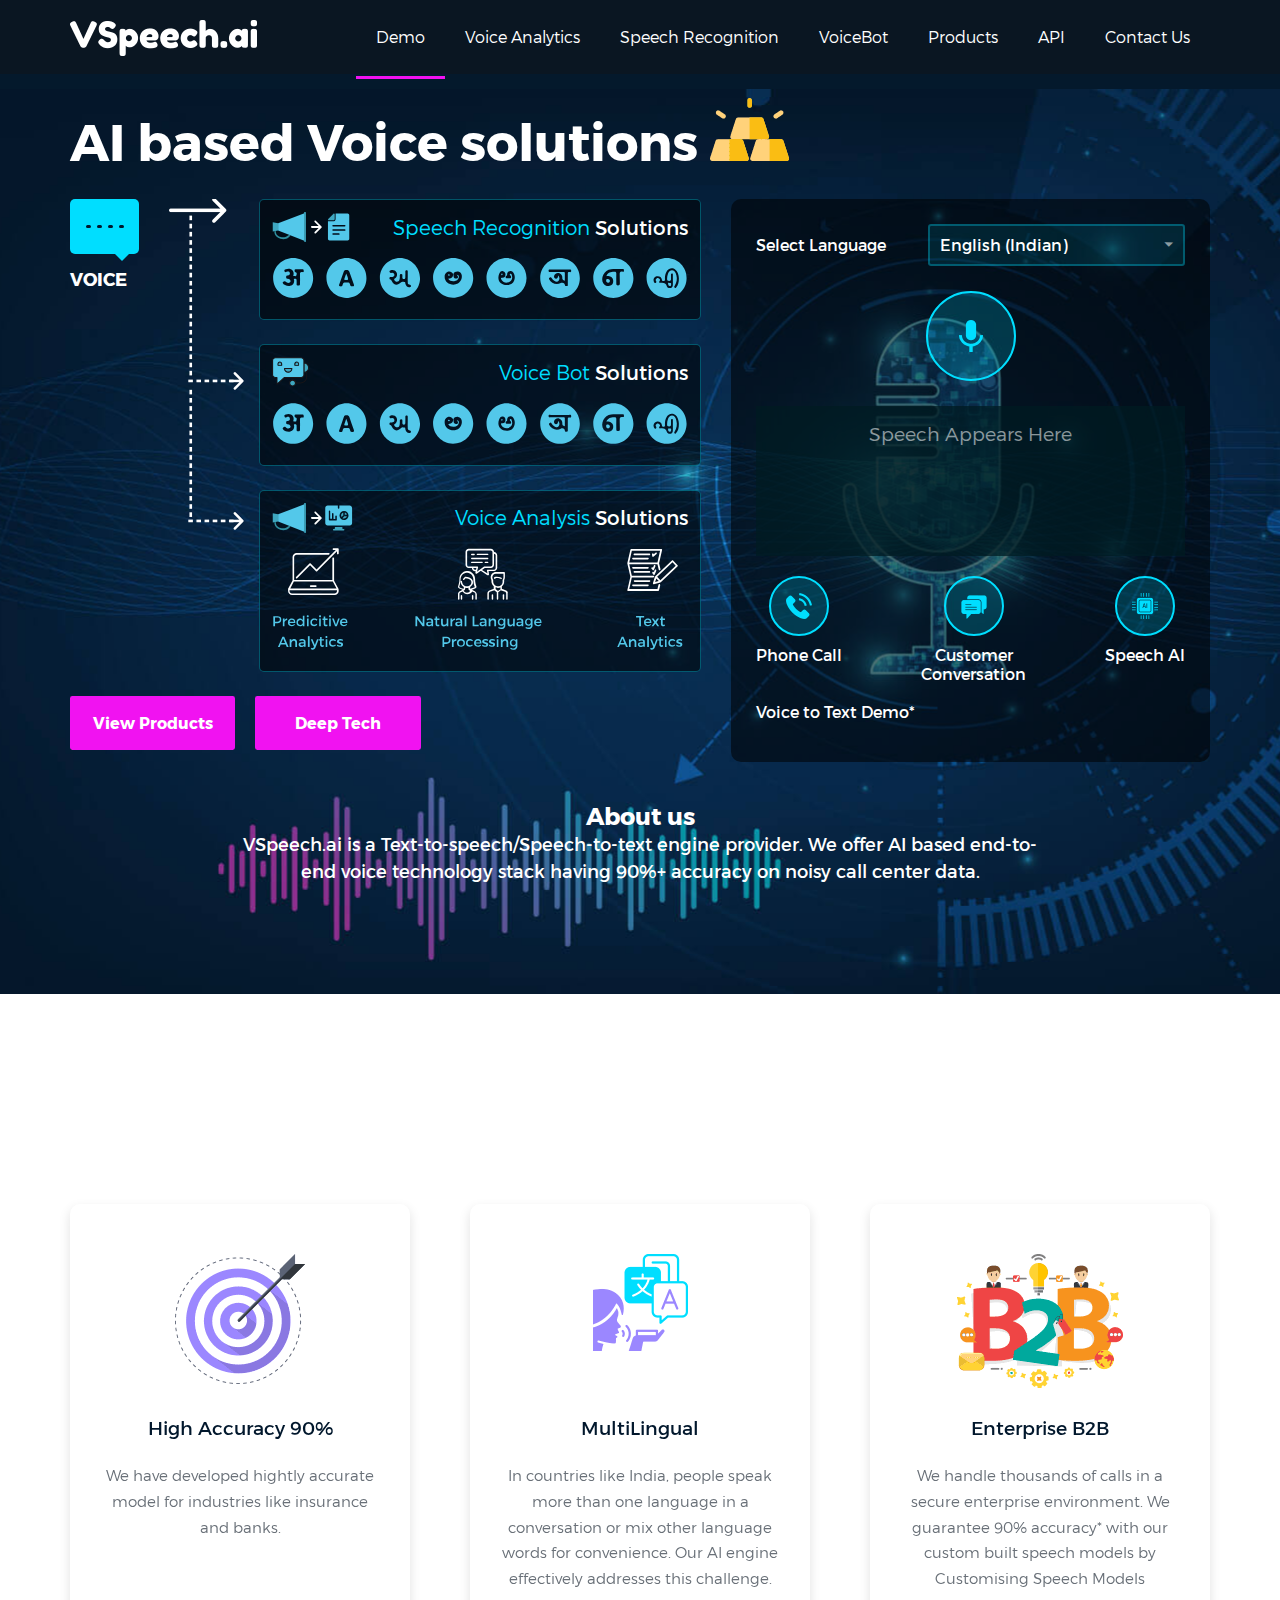
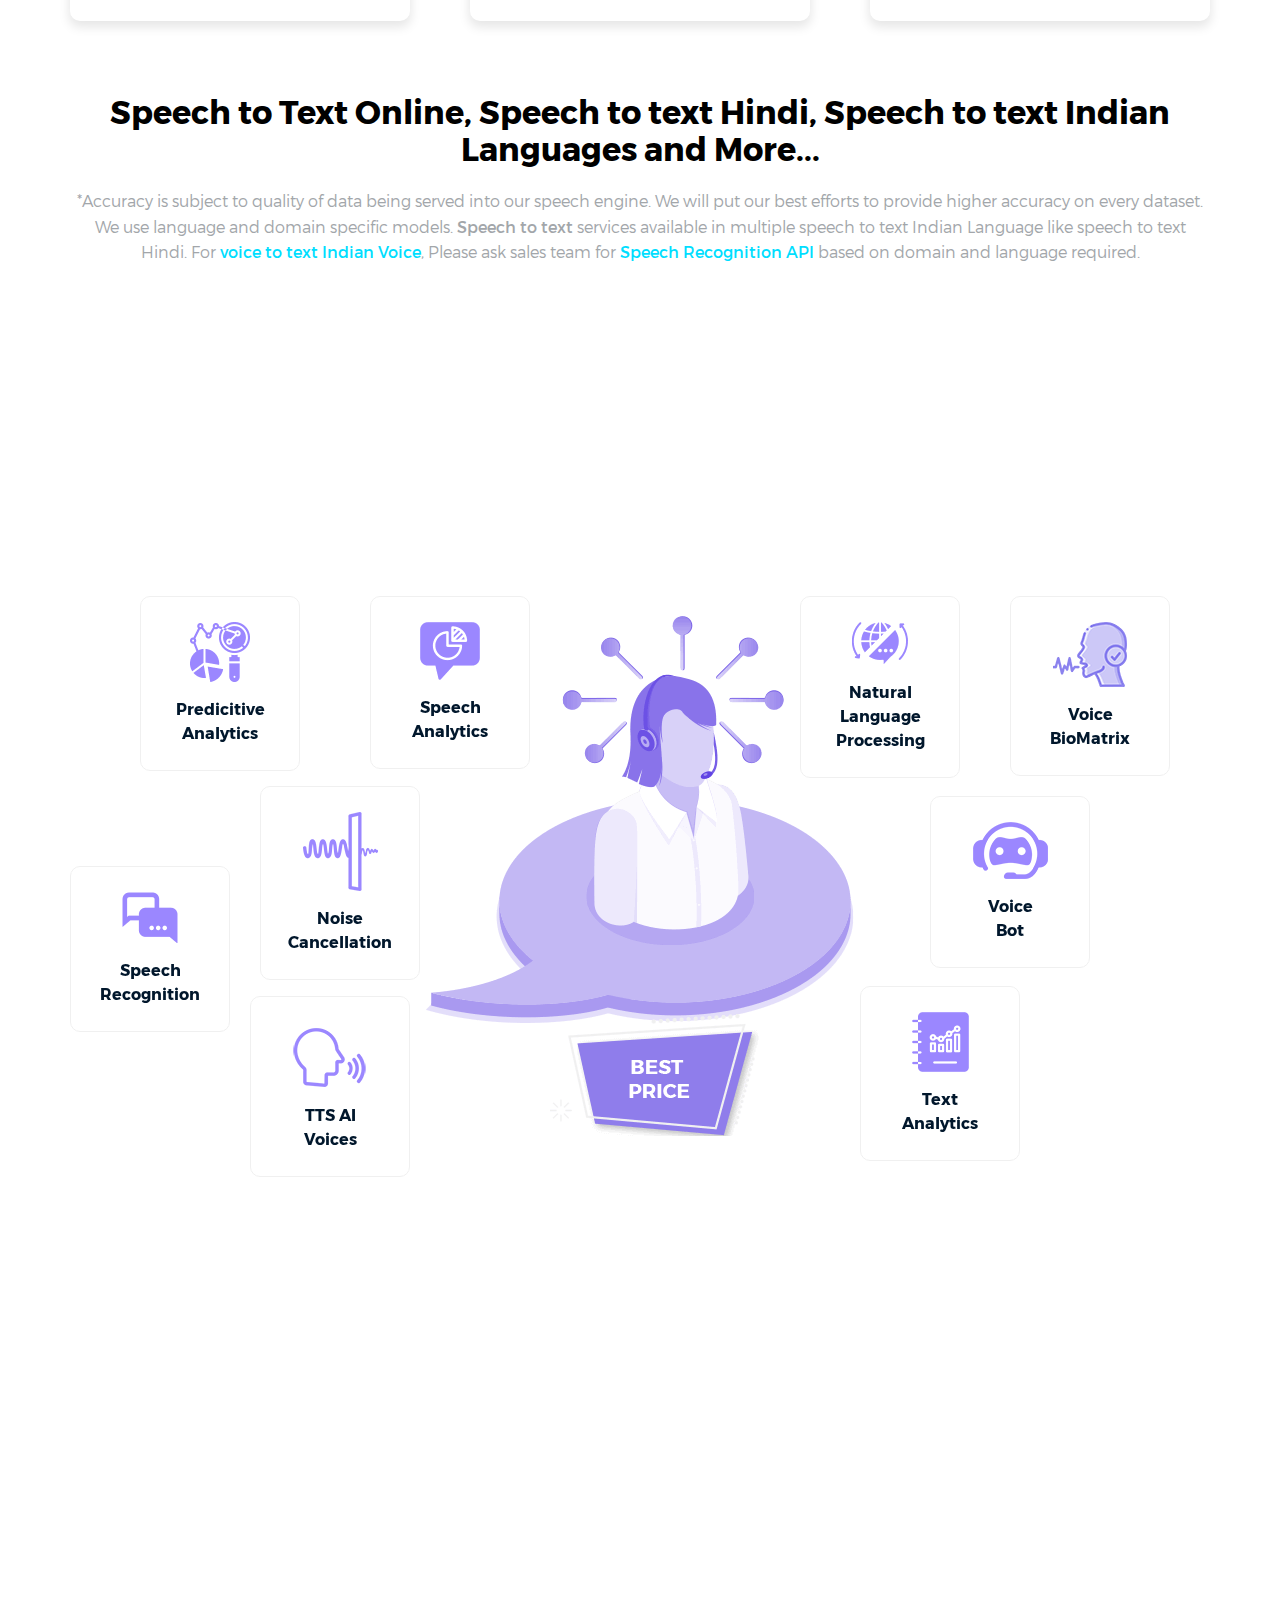
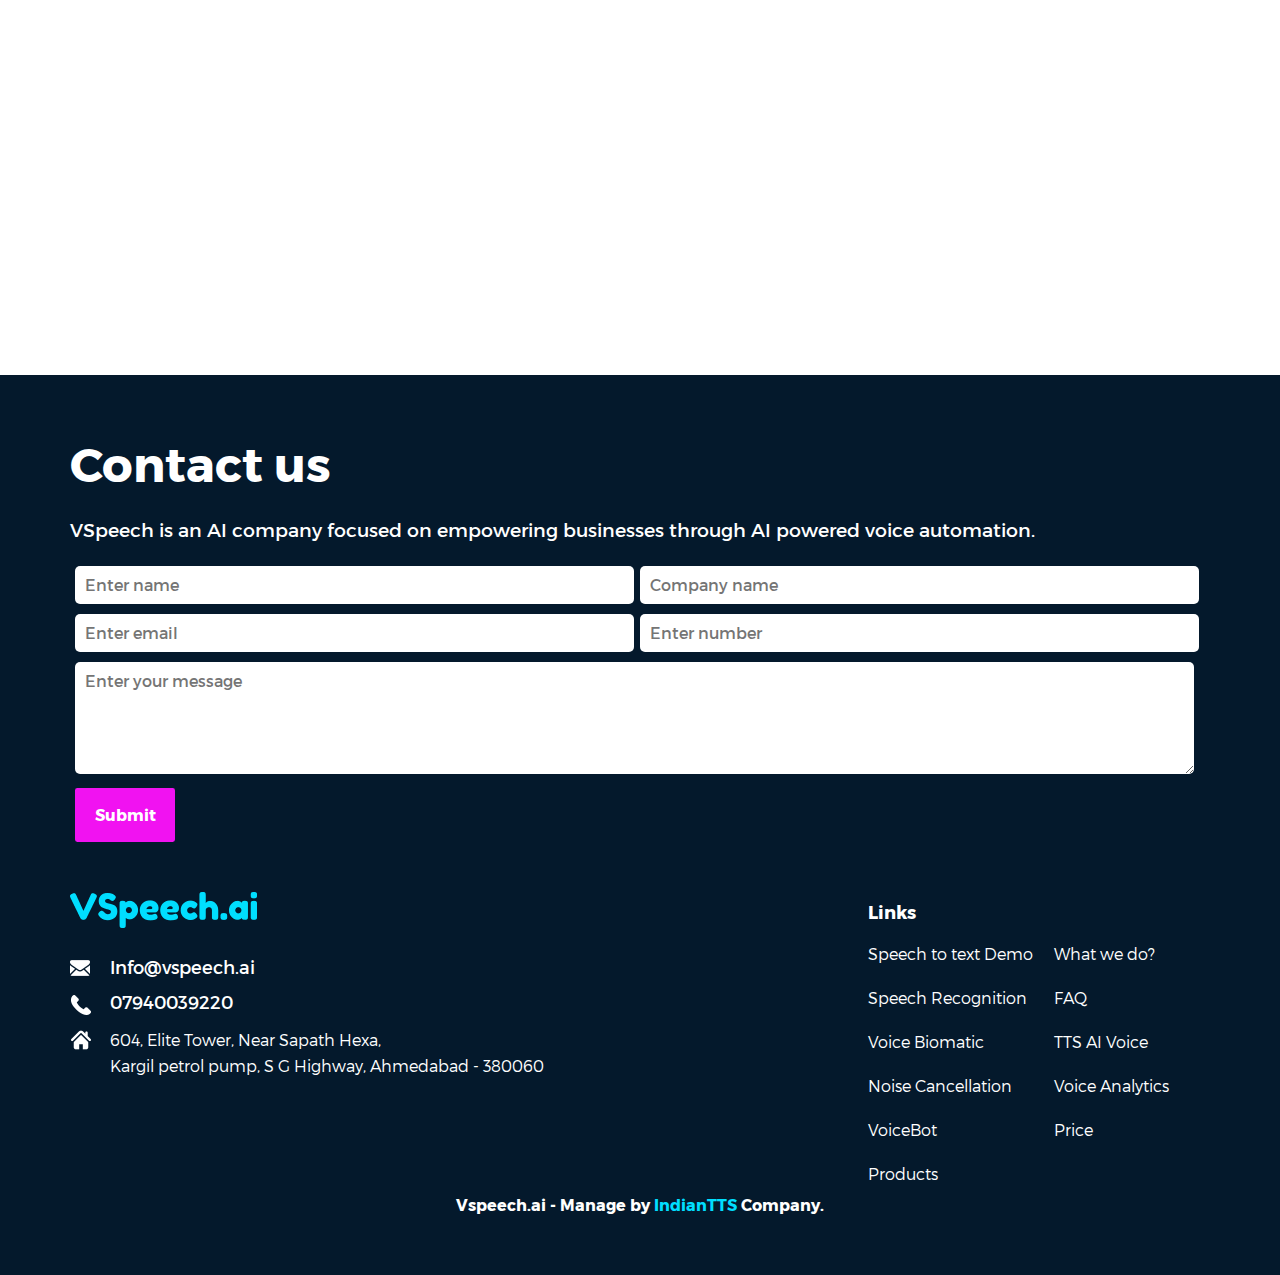
==== commit 7f272549: "changes" ====
--- a/index.html
+++ b/index.html
@@ -299,6 +299,9 @@
               </div>
               <div class="cta">
                 <a class="btn" href="products.html">View Products</a>
+                <a class="btn" href="VoiceAnalytics.html#facts-technics"
+                  >Deep Tech</a
+                >
               </div>
             </div>
             <div class="banner-right-content">
@@ -412,7 +415,7 @@
         <div class="condition">
           <h1>
             Speech to Text Online, Speech to text Hindi, Speech to text Indian
-            Languages
+            Languages and More...
           </h1>
           <p>
             *Accuracy is subject to quality of data being served into our speech
@@ -420,7 +423,7 @@
             every dataset. We use language and domain specific models.
             <b>Speech to text</b> services available in multiple speech to text
             Indian Language like speech to text Hindi. For
-            <a href="product.html"><b>voice to text Indian Voice</b></a
+            <a href="products.html"><b>voice to text Indian Voice</b></a
             >, Please ask sales team for
             <a href="API.html"><b>Speech Recognition API</b></a> based on domain
             and language required.
@@ -443,69 +446,94 @@
             class="best-price-img"
             alt="best price"
           />
-          <div class="solutions-block">
+          <a class="solutions-block">
             <i class="sprite sprite-predictive-analytics"></i>
             <h5 class="title-h5">
               Predicitive<br />
               Analytics
             </h5>
-          </div>
-          <div class="solutions-block" data-wow-delay="200ms">
+          </a>
+          <a
+            class="solutions-block"
+            data-wow-delay="200ms"
+            href="VoiceAnalytics.html"
+          >
             <i class="sprite sprite-speech-analytics"></i>
             <h5 class="title-h5">
               Speech<br />
               Analytics
             </h5>
-          </div>
-          <div class="solutions-block" data-wow-delay="300ms">
+          </a>
+          <a class="solutions-block" data-wow-delay="300ms" href="ASR.html">
             <i class="sprite sprite-speech-recognition"></i>
             <h5 class="title-h5">
               Speech<br />
               Recognition
             </h5>
-          </div>
-          <div class="solutions-block" data-wow-delay="500ms">
+          </a>
+          <a
+            class="solutions-block"
+            data-wow-delay="500ms"
+            href="VoiceAnalytics.html#analysis-features"
+          >
             <i class="sprite sprite-language-processing"></i>
             <h5 class="title-h5">
               Natural Language<br />
               Processing
             </h5>
-          </div>
-          <div class="solutions-block" data-wow-delay="700ms">
+          </a>
+          <a
+            class="solutions-block"
+            data-wow-delay="700ms"
+            href="ASR.html#speech-text-analysis"
+          >
             <i class="sprite sprite-text-analytics"></i>
             <h5 class="title-h5">
               Text<br />
               Analytics
             </h5>
-          </div>
-          <div class="solutions-block" data-wow-delay="900ms">
+          </a>
+          <a class="solutions-block" data-wow-delay="900ms">
             <i class="sprite sprite-voice-biomatic"></i>
             <h5 class="title-h5">
               Voice <br />
               BioMatrix
             </h5>
-          </div>
-          <div class="solutions-block" data-wow-delay="1100ms">
+          </a>
+          <a
+            class="solutions-block"
+            data-wow-delay="1100ms"
+            href="VoiceBot.html"
+          >
             <i class="sprite sprite-voice-bot2"></i>
             <h5 class="title-h5">
               Voice <br />
               Bot
             </h5>
-          </div>
-          <div class="solutions-block" data-wow-delay="1300ms">
+          </a>
+          <a
+            class="solutions-block"
+            data-wow-delay="1300ms"
+            href="https://www.indiantts.com"
+            target="_blank"
+          >
             <i class="sprite sprite-ai-voices"></i>
             <h5 class="title-h5">
               TTS AI <br />
               Voices
             </h5>
-          </div>
-          <div class="solutions-block" data-wow-delay="1300ms">
+          </a>
+          <a
+            class="solutions-block"
+            data-wow-delay="1300ms"
+            href="NoiseCancellation.html"
+          >
             <i class="sprite sprite-noise-cancellation"></i>
             <h5 class="title-h5">
               Noise <br />
               Cancellation
             </h5>
-          </div>
+          </a>
         </div>
       </div>
     </div>
@@ -526,12 +554,19 @@
             problems with<br />
             intelligent solutions AI driven technology firm.
           </h4>
-          <a
-            class="btn btn-api"
-            href="https://vspeech.ai/API.html"
-            title="Speech to Text Online API"
-            >API</a
-          >
+          <div>
+            <a
+              class="btn btn-api"
+              href="VoiceAnalytics.html#analysis-features"
+              title="Speech to Text Online API"
+              >Voice Analysis Features</a
+            ><a
+              class="btn btn-api"
+              href="API.html"
+              title="Speech to Text Online API"
+              >API</a
+            >
+          </div>
         </div>
         <div class="feature-blocks-wrap">
           <div
@@ -725,7 +760,7 @@
           <div class="links-wrap main-page">
             <h5>Links</h5>
             <ul>
-              <li><a href="#banner">Speech to text Demo</a></li>
+              <li><a href="index.html">Speech to text Demo</a></li>
               <li><a href="ASR.html">Speech Recognition</a></li>
               <li><a href="VoiceBioMatic.html">Voice Biomatic</a></li>
               <li><a href="NoiseCancellation.html">Noise Cancellation</a></li>
@@ -735,6 +770,7 @@
               <li><a href="FAQ.html">FAQ</a></li>
               <li><a href="https://indiantts.com/">TTS AI Voice</a></li>
               <li><a href="VoiceAnalytics.html">Voice Analytics</a></li>
+              <li><a href="API.html#price">Price</a></li>
             </ul>
           </div>
         </div>
--- a/assets/css/style.css
+++ b/assets/css/style.css
@@ -1075,6 +1075,7 @@
   -webkit-transition-timing-function: ease-out;
   transition-timing-function: ease-out;
   background-color: #fff;
+  text-decoration: none;
 }
 
 .solutions-block:hover {
@@ -1119,7 +1120,7 @@
 
 .solutions-block:nth-child(9) {
   left: 180px;
-  top: 430px;
+  top: 440px;
 }
 
 .solutions-block:nth-child(10) {
@@ -1147,18 +1148,27 @@
 }
 
 .api-wrap h4.title-h4 {
-  -webkit-box-flex: 95%;
-  -ms-flex: 95%;
-  flex: 95%;
+  -webkit-box-flex: 68%;
+      -ms-flex: 68%;
+          flex: 68%;
+}
+
+.api-wrap div {
+  -webkit-box-flex: 32%;
+      -ms-flex: 32%;
+          flex: 32%;
+  display: -webkit-box;
+  display: -ms-flexbox;
+  display: flex;
+  -webkit-box-pack: justify;
+      -ms-flex-pack: justify;
+          justify-content: space-between;
 }
 
 .api-wrap .btn-api {
-  -webkit-box-flex: 5%;
-  -ms-flex: 5%;
-  flex: 5%;
   -ms-flex-item-align: center;
-  -ms-grid-row-align: center;
-  align-self: center;
+      -ms-grid-row-align: center;
+      align-self: center;
 }
 
 @media only screen and (max-width: 767px) {
@@ -2926,6 +2936,16 @@
   }
   .banner-right-content {
     padding: 20px;
+    margin: 15px 0 0;
+  }
+  .api-wrap div {
+    -webkit-box-orient: vertical;
+    -webkit-box-direction: normal;
+        -ms-flex-direction: column;
+            flex-direction: column;
+  }
+  .api-wrap div .btn-api {
+    margin: 0 0 15px;
   }
   .select-language-wrap,
   .phone-call-wrap ul {
@@ -3127,11 +3147,18 @@
     top: 10px;
     position: absolute;
   }
-  .sprite-voice-bot,
-  .sprite-speaker {
+  .voiceBot-left .sprite-voice-bot,
+  .voiceBot-left .sprite-speaker,
+  .voiceBot-left .sprite-recognize-speaker {
     left: auto;
     margin: 0 0 0 10px;
     top: auto;
+  }
+  .productsBox a.boost-block .sprite-voice-bot,
+  .productsBox a.boost-block .sprite-speak-noise {
+    left: auto;
+    top: auto;
+    position: relative;
   }
   .sprite-speech-text {
     -moz-transform: scale(0.6) translateX(0) translateY(-35%);
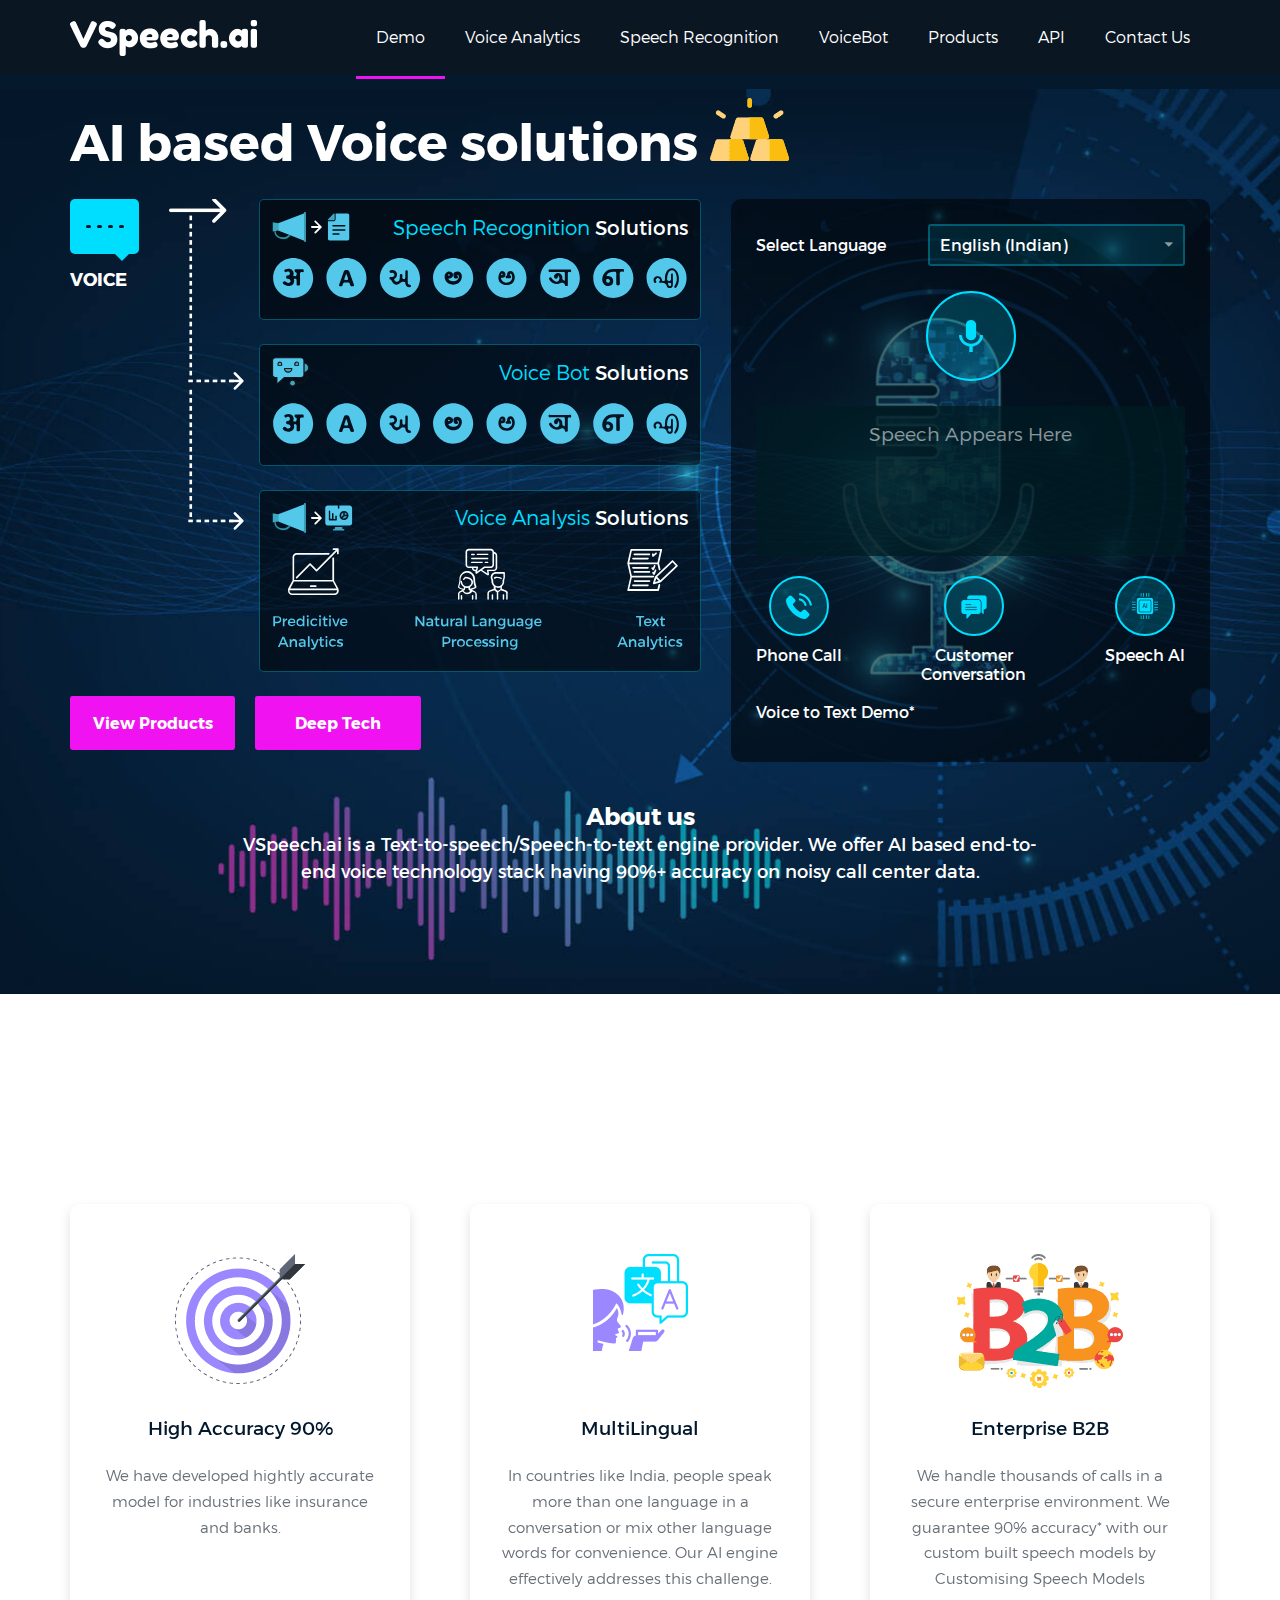
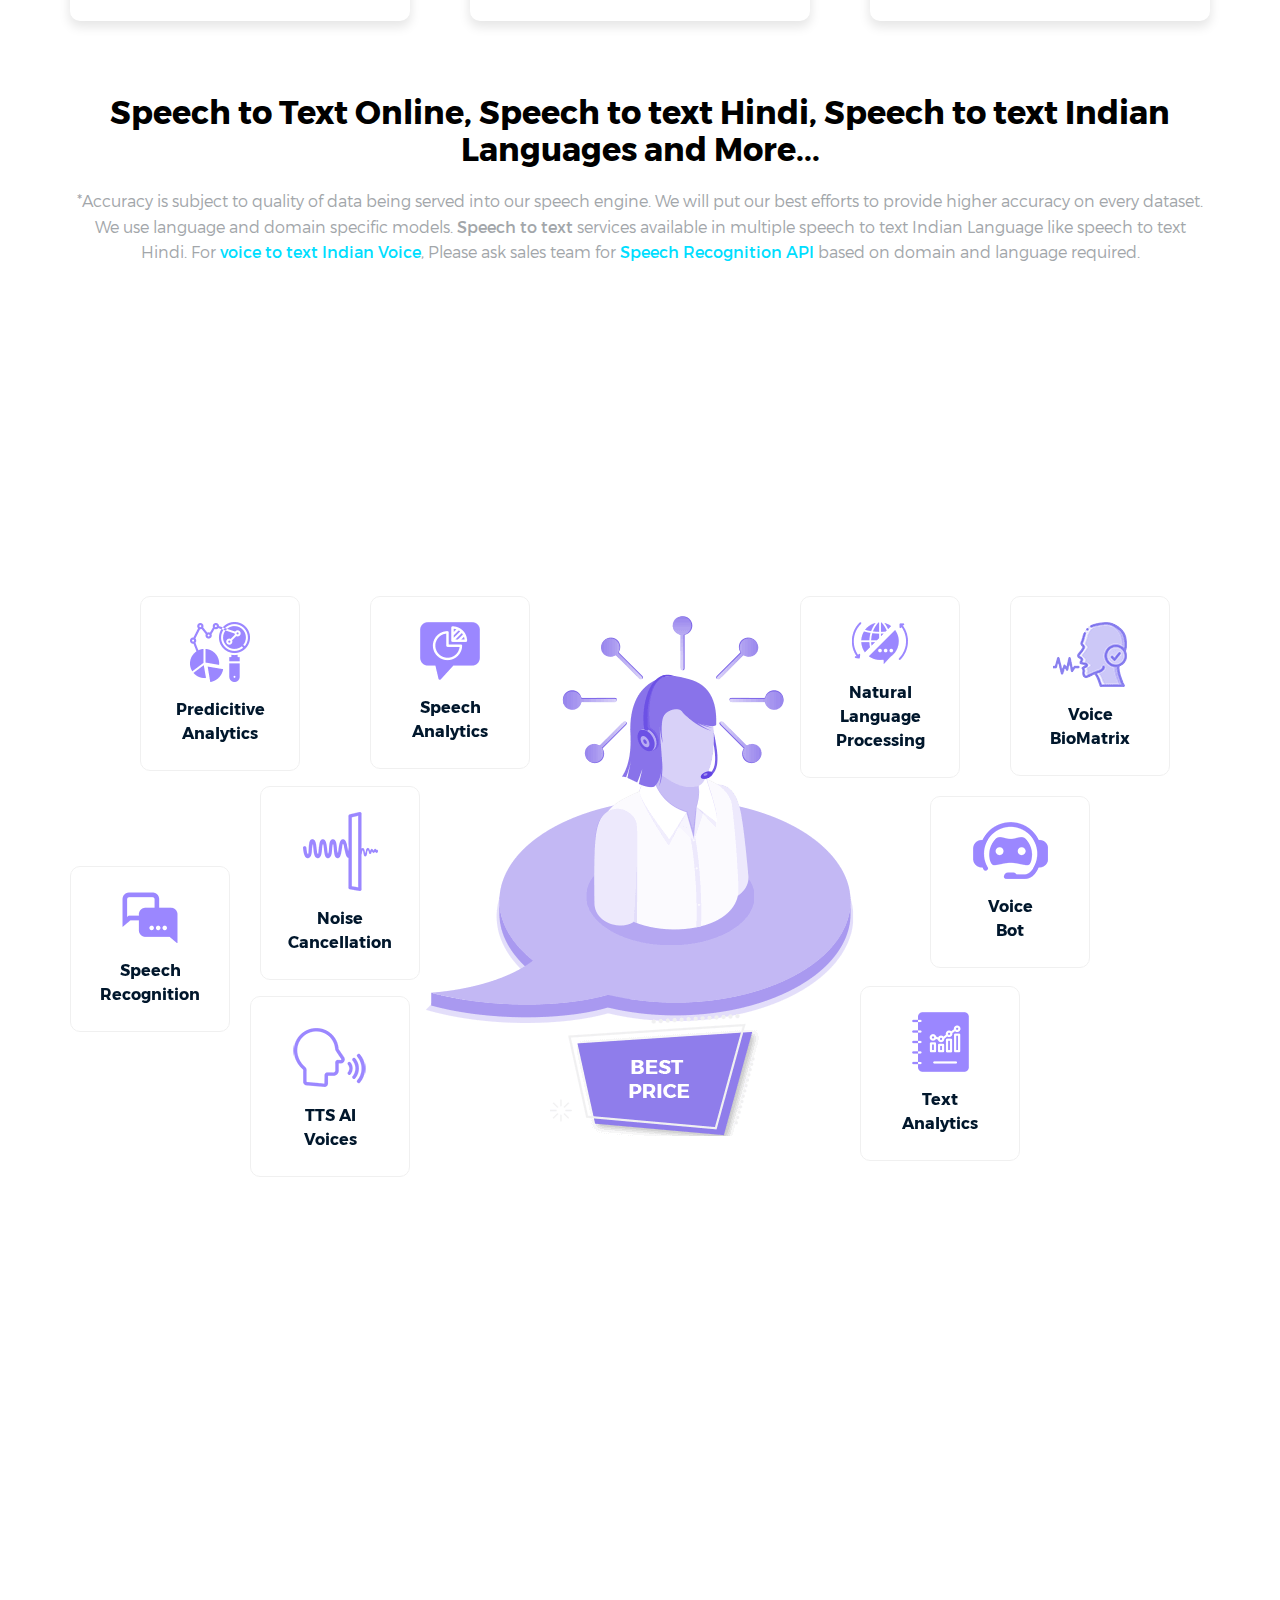
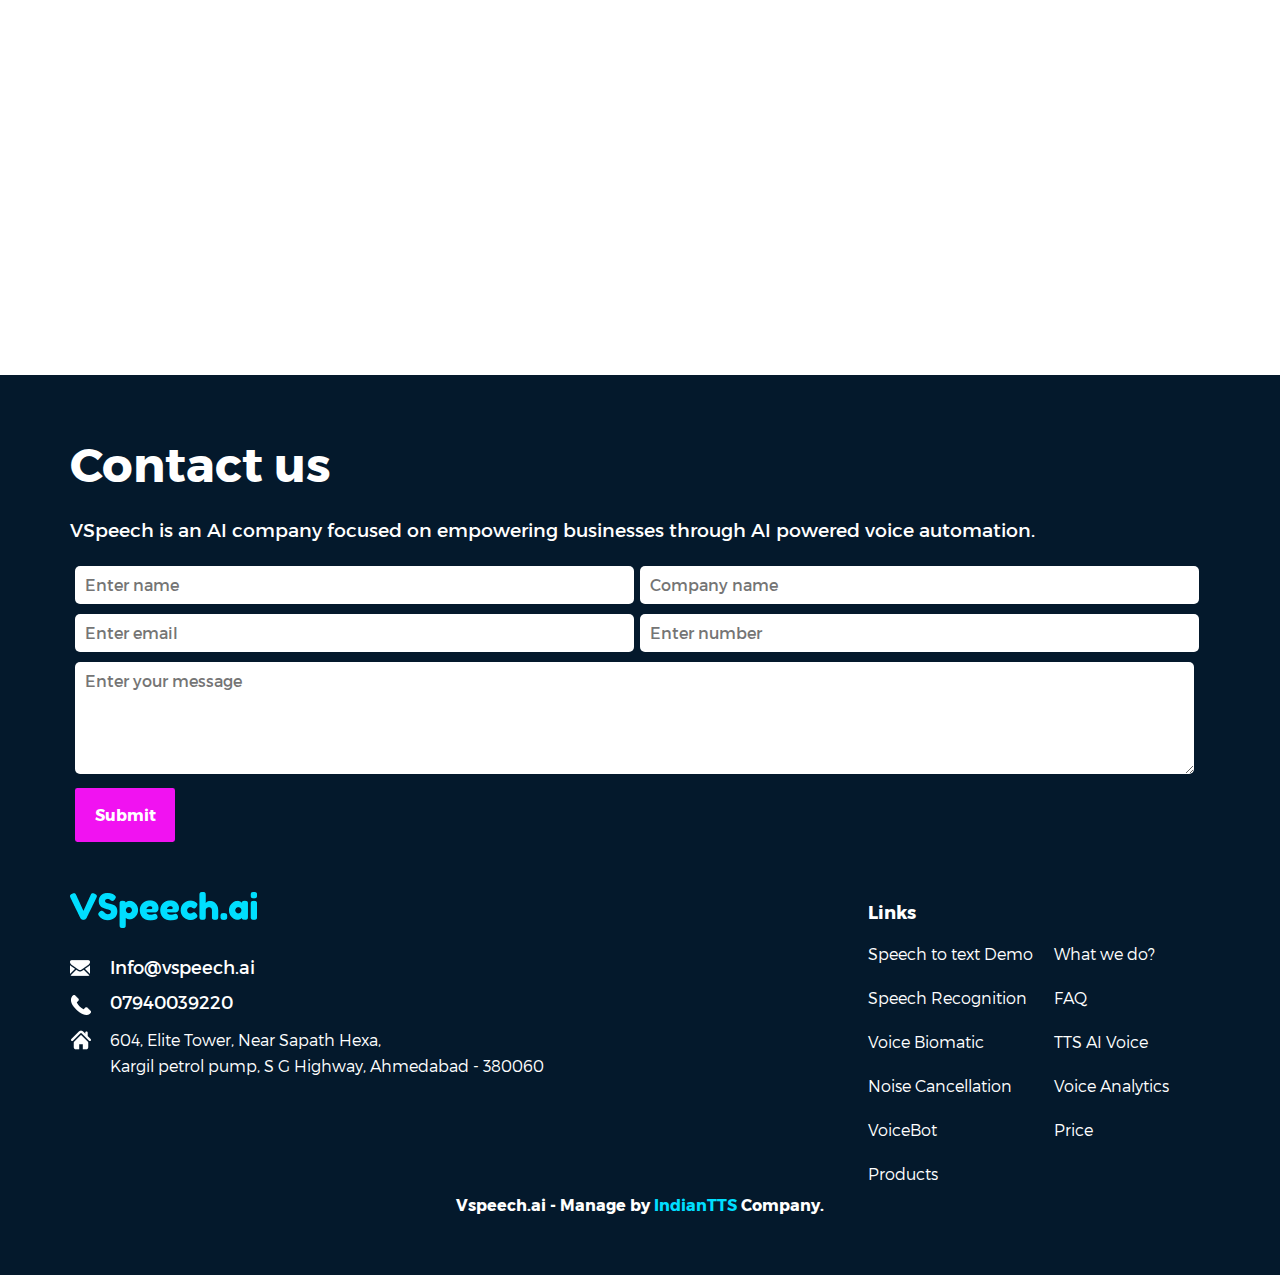
==== commit f8c4286d: "changes" ====
--- a/index.html
+++ b/index.html
@@ -25,6 +25,588 @@
       content="width=device-width, initial-scale=1.0, maximum-scale=1.0, user-scalable=no"
     />
     <link rel="canonical" href="https://vspeech.ai/" />
+  </head>
+  <body>
+    <!--[if lt IE 7]>
+      <p class="browsehappy">
+        You are using an <strong>outdated</strong> browser. Please
+        <a href="#">upgrade your browser</a> to improve your experience.
+      </p>
+    <![endif]-->
+    <div id="background-for-menu"></div>
+    <header>
+      <div class="container">
+        <div class="logo">
+          <a href="index.html"><i class="sprite sprite-top-logo"></i></a>
+        </div>
+        <div class="toggle-menu"><span></span> <span></span> <span></span></div>
+        <nav>
+          <ul>
+            <li><a href="#banner" class="active">Demo</a></li>
+            <li><a href="VoiceAnalytics.html">Voice Analytics</a></li>
+            <li><a href="ASR.html">Speech Recognition</a></li>
+            <li><a href="VoiceBot.html">VoiceBot</a></li>
+            <li><a href="products.html">Products</a></li>
+            <li><a href="API.html">API</a></li>
+            <li><a href="#contact-us">Contact Us</a></li>
+          </ul>
+        </nav>
+      </div>
+    </header>
+    <div id="banner">
+      <div class="banner-content">
+        <div class="container">
+          <h1>
+            AI based Voice solutions <i class="sprite sprite-gold-bar"></i>
+          </h1>
+          <div class="banner-main-content">
+            <div class="banner-left-content">
+              <div class="voice-wrap">
+                <div class="svg-wrap">
+                  <div id="bars">
+                    <div class="bar"></div>
+                    <div class="bar"></div>
+                    <div class="bar"></div>
+                    <div class="bar"></div>
+                  </div>
+                </div>
+                <h4 class="voice">Voice</h4>
+              </div>
+              <div class="collector-wrap">
+                <div class="left-arrows">
+                  <i class="sprite sprite-left-arrows"></i>
+                </div>
+                <div class="collector vs-collector">
+                  <!-- <div class="collector-sprite">
+                    <i class="sprite sprite-collector"> </i>
+                  </div> -->
+                  <div class="collector-inner">
+                    <h3>
+                      <img src="assets/images/speaker.svg" />
+                      <span>Speech Recognition <b>Solutions</b></span>
+                    </h3>
+                    <p><img src="assets/images/lan-icon.svg" /></p>
+                  </div>
+                </div>
+                <div class="collector vs-collector">
+                  <!-- <div class="collector-sprite">
+                    <i class="sprite sprite-humonitor"> </i>
+                  </div> -->
+                  <div class="collector-inner">
+                    <h3>
+                      <img src="assets/images/voice-bot.svg" />
+                      <span>Voice Bot <b>Solutions</b></span>
+                    </h3>
+                    <p><img src="assets/images/lan-icon.svg" /></p>
+                  </div>
+                </div>
+                <div class="collector vs-collector last">
+                  <!-- <div class="collector-sprite">
+                    <i class="sprite sprite-advisor"> </i>
+                  </div> -->
+                  <div class="collector-inner">
+                    <h3>
+                      <img src="assets/images/voiceAna.svg" />
+                      <span>Voice Analysis <b>Solutions</b></span>
+                    </h3>
+                    <p><img src="assets/images/features.svg" /></p>
+                  </div>
+                </div>
+              </div>
+              <div class="cta">
+                <a class="btn" href="products.html">View Products</a>
+                <a class="btn" href="VoiceAnalytics.html#facts-technics"
+                  >Deep Tech</a
+                >
+              </div>
+            </div>
+            <div class="banner-right-content">
+              <div class="select-language-wrap">
+                <span>Select Language</span>
+                <div class="box">
+                  <select data-placeholder="Choose a Language" id="lang">
+                    <option value="model_english" selected>
+                      English (Indian)
+                    </option>
+                    <option value="model_hindi">Hindi</option>
+                  </select>
+                </div>
+              </div>
+              <div class="speak-wrap wow pulse infinite">
+                <i class="sprite sprite-mic" id="record"></i>
+              </div>
+              <div class="timerCls">
+                Recording will stop in - <span></span> Second
+              </div>
+              <div class="speech-appears-wrap">
+                <div class="spinner speech-loader">
+                  <div class="rect1"></div>
+                  <div class="rect2"></div>
+                  <div class="rect3"></div>
+                  <div class="rect4"></div>
+                  <div class="rect5"></div>
+                </div>
+                <span id="dfl-txt">Speech Appears Here</span>
+                <span id="result-txt">Speech Appears Here</span>
+              </div>
+              <div class="phone-call-wrap">
+                <ul>
+                  <li>
+                    <span class="wow zoomIn">
+                      <i class="sprite sprite-phone-call"></i>
+                    </span>
+                    <h6>Phone Call</h6>
+                  </li>
+                  <li>
+                    <span class="wow zoomIn">
+                      <i class="sprite sprite-conversation"></i>
+                    </span>
+                    <h6>
+                      Customer<br />
+                      Conversation
+                    </h6>
+                  </li>
+                  <li>
+                    <span class="wow zoomIn">
+                      <i class="sprite sprite-speech-ai"></i>
+                    </span>
+                    <h6>Speech AI</h6>
+                  </li>
+                </ul>
+              </div>
+              <span class="wow zoomIn" style="color: white" ;
+                >Voice to Text Demo*
+              </span>
+            </div>
+          </div>
+          <div class="about">
+            <h5>About us</h5>
+            <p>
+              VSpeech.ai is a Text-to-speech/Speech-to-text engine provider. We
+              offer AI based end-to-end voice technology stack having 90%+
+              accuracy on noisy call center data.
+            </p>
+          </div>
+        </div>
+      </div>
+    </div>
+    <div id="partner-vspeech">
+      <div class="container">
+        <h2 class="title-h2 wow fadeInUp">Our Commitment</h2>
+        <h4 class="title-h4 wow fadeInUp">
+          We are looking for a partners to expand our AI based voice technology
+        </h4>
+        <div class="partner-blocks-wrap">
+          <div class="partner-block" data-wow-delay="0ms">
+            <div class="sprite-block">
+              <i class="sprite sprite-accuracy"></i>
+            </div>
+            <h4 class="title-h4 dark">High Accuracy 90%</h4>
+            <p>
+              We have developed hightly accurate model for industries like
+              insurance and banks.
+            </p>
+          </div>
+          <div class="partner-block" data-wow-delay="200ms">
+            <div class="sprite-block">
+              <i class="sprite sprite-multilingual"></i>
+            </div>
+            <h4 class="title-h4 dark">MultiLingual</h4>
+            <p>
+              In countries like India, people speak more than one language in a
+              conversation or mix other language words for convenience. Our AI
+              engine effectively addresses this challenge.
+            </p>
+          </div>
+          <div class="partner-block" data-wow-delay="400ms">
+            <div class="sprite-block"><i class="sprite sprite-b2b"></i></div>
+            <h4 class="title-h4 dark">Enterprise B2B</h4>
+            <p>
+              We handle thousands of calls in a secure enterprise environment.
+              We guarantee 90% accuracy* with our custom built speech models by
+              Customising Speech Models
+            </p>
+          </div>
+        </div>
+        <div class="condition">
+          <h1>
+            Speech to Text Online, Speech to text Hindi, Speech to text Indian
+            Languages and More...
+          </h1>
+          <p>
+            *Accuracy is subject to quality of data being served into our speech
+            engine. We will put our best efforts to provide higher accuracy on
+            every dataset. We use language and domain specific models.
+            <b>Speech to text</b> services available in multiple speech to text
+            Indian Language like speech to text Hindi. For
+            <a href="products.html"><b>voice to text Indian Voice</b></a
+            >, Please ask sales team for
+            <a href="API.html"><b>Speech Recognition API</b></a> based on domain
+            and language required.
+          </p>
+        </div>
+      </div>
+    </div>
+    <div id="solutions">
+      <div class="container">
+        <h2 class="title-h2 wow fadeInUp">What We do ?</h2>
+        <h4 class="title-h4 wow fadeInUp">
+          Developing solutions for world’s industries. <br />
+          AI driven technology firm, dedicated to solve complex business
+          problems with Intelligent Speech Solutions.<br />
+          Intelligent Speech Solutions AI driven technology firm.
+        </h4>
+        <div class="solutions-blocks-wrap">
+          <img
+            src="assets/images/best-price.png"
+            class="best-price-img"
+            alt="best price"
+          />
+          <a class="solutions-block">
+            <i class="sprite sprite-predictive-analytics"></i>
+            <h5 class="title-h5">
+              Predicitive<br />
+              Analytics
+            </h5>
+          </a>
+          <a
+            class="solutions-block"
+            data-wow-delay="200ms"
+            href="VoiceAnalytics.html"
+          >
+            <i class="sprite sprite-speech-analytics"></i>
+            <h5 class="title-h5">
+              Speech<br />
+              Analytics
+            </h5>
+          </a>
+          <a class="solutions-block" data-wow-delay="300ms" href="ASR.html">
+            <i class="sprite sprite-speech-recognition"></i>
+            <h5 class="title-h5">
+              Speech<br />
+              Recognition
+            </h5>
+          </a>
+          <a
+            class="solutions-block"
+            data-wow-delay="500ms"
+            href="VoiceAnalytics.html#analysis-features"
+          >
+            <i class="sprite sprite-language-processing"></i>
+            <h5 class="title-h5">
+              Natural Language<br />
+              Processing
+            </h5>
+          </a>
+          <a
+            class="solutions-block"
+            data-wow-delay="700ms"
+            href="ASR.html#speech-text-analysis"
+          >
+            <i class="sprite sprite-text-analytics"></i>
+            <h5 class="title-h5">
+              Text<br />
+              Analytics
+            </h5>
+          </a>
+          <a class="solutions-block" data-wow-delay="900ms">
+            <i class="sprite sprite-voice-biomatic"></i>
+            <h5 class="title-h5">
+              Voice <br />
+              BioMatrix
+            </h5>
+          </a>
+          <a
+            class="solutions-block"
+            data-wow-delay="1100ms"
+            href="VoiceBot.html"
+          >
+            <i class="sprite sprite-voice-bot2"></i>
+            <h5 class="title-h5">
+              Voice <br />
+              Bot
+            </h5>
+          </a>
+          <a
+            class="solutions-block"
+            data-wow-delay="1300ms"
+            href="https://www.indiantts.com"
+            target="_blank"
+          >
+            <i class="sprite sprite-ai-voices"></i>
+            <h5 class="title-h5">
+              TTS AI <br />
+              Voices
+            </h5>
+          </a>
+          <a
+            class="solutions-block"
+            data-wow-delay="1300ms"
+            href="NoiseCancellation.html"
+          >
+            <i class="sprite sprite-noise-cancellation"></i>
+            <h5 class="title-h5">
+              Noise <br />
+              Cancellation
+            </h5>
+          </a>
+        </div>
+      </div>
+    </div>
+    <div id="features">
+      <div class="container">
+        <h2
+          class="title-h2 wow fadeInUp animated"
+          style="visibility: visible; animation-name: fadeInUp"
+        >
+          Speech Recognition and Voice Analysis Features (ASR)
+        </h2>
+        <div
+          class="api-wrap wow fadeInUp animated"
+          style="visibility: visible; animation-name: fadeInUp"
+        >
+          <h4 class="title-h4">
+            AI driven technology firm, dedicated to solve complex business
+            problems with<br />
+            intelligent solutions AI driven technology firm.
+          </h4>
+          <div>
+            <a
+              class="btn btn-api"
+              href="VoiceAnalytics.html#analysis-features"
+              title="Speech to Text Online API"
+              >Voice Analysis Features</a
+            ><a
+              class="btn btn-api"
+              href="API.html"
+              title="Speech to Text Online API"
+              >API</a
+            >
+          </div>
+        </div>
+        <div class="feature-blocks-wrap">
+          <div
+            class="feature-block wow fadeIn animated"
+            style="visibility: visible; animation-name: fadeIn"
+          >
+            <div class="sprite-round-block light-pink">
+              <i class="sprite sprite-timestamp-generation"></i>
+            </div>
+            <h4 class="title-h4 dark">Timestamp Generation</h4>
+            <p>Get each word time</p>
+          </div>
+          <div
+            class="feature-block wow fadeIn animated"
+            data-wow-delay="200ms"
+            style="
+              visibility: visible;
+              animation-delay: 200ms;
+              animation-name: fadeIn;
+            "
+          >
+            <div class="sprite-round-block light-purple">
+              <i class="sprite sprite-speaker-diarization"></i>
+            </div>
+            <h4 class="title-h4 dark">Speaker Diarization</h4>
+            <p>Recognize speakers in Conversation and map with voice.</p>
+          </div>
+          <div
+            class="feature-block wow fadeIn animated"
+            data-wow-delay="400ms"
+            style="
+              visibility: visible;
+              animation-delay: 400ms;
+              animation-name: fadeIn;
+            "
+          >
+            <div class="sprite-round-block light-orange">
+              <i class="sprite sprite-lexicon-dictionary"></i>
+            </div>
+            <h4 class="title-h4 dark">Custom Lexicon Dictionaries</h4>
+            <p>
+              Correct transcript accuracy by adding Lexicon layer . This works
+              effectively for names and industry usecase keywords.
+            </p>
+          </div>
+          <div
+            class="feature-block wow fadeIn animated"
+            data-wow-delay="600ms"
+            style="
+              visibility: visible;
+              animation-delay: 600ms;
+              animation-name: fadeIn;
+            "
+          >
+            <div class="sprite-round-block light-sky">
+              <i class="sprite sprite-live-streaming"></i>
+            </div>
+            <h4 class="title-h4 dark">Live Streaming</h4>
+            <p>Real-time Stream support for Voice Bots.</p>
+          </div>
+          <div
+            class="feature-block wow fadeIn animated"
+            data-wow-delay="800ms"
+            style="
+              visibility: visible;
+              animation-delay: 800ms;
+              animation-name: fadeIn;
+            "
+          >
+            <div class="sprite-round-block light-violet">
+              <i class="sprite sprite-confidence-score"></i>
+            </div>
+            <h4 class="title-h4 dark">Confidence and Individual</h4>
+            <p>Monitor accuracy by score of sentence and indivisual word.</p>
+          </div>
+        </div>
+      </div>
+    </div>
+    <footer id="contact-us">
+      <div class="container">
+        <div class="contact-flex">
+          <h2 class="title-h2">Contact us</h2>
+          <div class="letter-image wow zoomIn slow">
+            <div class="animated-mail">
+              <div class="back-fold"></div>
+              <div class="letter">
+                <div class="letter-border"></div>
+                <div class="letter-title"></div>
+                <div class="letter-context"></div>
+                <div class="letter-stamp">
+                  <div class="letter-stamp-inner"></div>
+                </div>
+              </div>
+              <div class="top-fold"></div>
+              <div class="body"></div>
+              <div class="left-fold"></div>
+            </div>
+            <div class="shadow"></div>
+          </div>
+        </div>
+        <h4 class="title-h4">
+          VSpeech is an AI company focused on empowering businesses through AI
+          powered voice automation.
+        </h4>
+        <div style="margin-top: 15px; padding: 5px">
+          <div class="customInputDiv">
+            <input
+              type="text"
+              class="customInput"
+              id="name"
+              name="Name"
+              placeholder="Enter name"
+              required
+            />
+          </div>
+          <div class="customInputDiv">
+            <input
+              type="text"
+              class="customInput"
+              id="cname"
+              name="Company"
+              placeholder="Company name"
+              required
+            />
+          </div>
+          <div class="customInputDiv">
+            <input
+              type="email"
+              class="customInput"
+              id="email"
+              name="Email-Address"
+              placeholder="Enter email"
+              required
+            />
+          </div>
+          <div class="customInputDiv" style="margin-bottom: 10px">
+            <input
+              type="tel"
+              class="customInput"
+              id="tel"
+              name="Mobile"
+              placeholder="Enter number"
+              required
+            />
+          </div>
+          <div class="cntMsg" style="margin-bottom: 10px">
+            <textarea
+              class="customInput"
+              name="Message"
+              id="message"
+              rows="5"
+              placeholder="Enter your message"
+              required
+            ></textarea>
+          </div>
+          <div class="cntBtn">
+            <button
+              type="submit"
+              id="phraseform"
+              onclick="emailSend()"
+              title="Submit"
+              class="btn defBtn btn-lg float-right"
+            >
+              Submit
+            </button>
+          </div>
+        </div>
+        <div class="contact-wrap" style="width: 100%">
+          <div class="contact-us">
+            <a href="#" class="footer-logo">
+              <i class="sprite sprite-footer-logo"></i
+            ></a>
+            <ul>
+              <li>
+                <i class="sprite sprite-mail"></i>
+                <a href="mailto:info@vspeech.ai">Info@vspeech.ai</a>
+              </li>
+              <li>
+                <i class="sprite sprite-phone"></i>
+                <a href="tel:07940039220">07940039220</a>
+              </li>
+              <li>
+                <i class="sprite sprite-address"></i>
+                <span>
+                  604, Elite Tower, Near Sapath Hexa,<br />
+                  Kargil petrol pump, S G Highway, Ahmedabad - 380060</span
+                >
+              </li>
+            </ul>
+          </div>
+          <div class="links-wrap main-page">
+            <h5>Links</h5>
+            <ul>
+              <li><a href="index.html">Speech to text Demo</a></li>
+              <li><a href="ASR.html">Speech Recognition</a></li>
+              <li><a href="VoiceBioMatic.html">Voice Biomatic</a></li>
+              <li><a href="NoiseCancellation.html">Noise Cancellation</a></li>
+              <li><a href="VoiceBot.html">VoiceBot</a></li>
+              <li><a href="products.html">Products</a></li>
+              <li><a href="index.html#solutions">What we do?</a></li>
+              <li><a href="FAQ.html">FAQ</a></li>
+              <li><a href="https://indiantts.com/">TTS AI Voice</a></li>
+              <li><a href="VoiceAnalytics.html">Voice Analytics</a></li>
+              <li><a href="API.html#price">Price</a></li>
+            </ul>
+          </div>
+        </div>
+        <div style="width: 100%; color: white">
+          <h4 style="text-align: center">
+            Vspeech.ai - Manage by
+            <a
+              href="https://indiantts.com/"
+              target="_blank"
+              style="text-decoration: none; color: #00deff"
+              ><span>IndianTTS</span></a
+            >
+            Company.
+          </h4>
+          <!-- <h4 style="text-align: center;">Copyright © 2020 Indian Text to Speech Pvt Ltd, All Rights Reserved.<h4> -->
+        </div>
+      </div>
+    </footer>
+    <div class="bottom-to-top"><i>▲</i></div>
+
     <!-- Global site tag (gtag.js) - Google Analytics -->
     <script
       async
@@ -209,586 +791,5 @@
         }
       }
     </script>
-  </head>
-  <body>
-    <!--[if lt IE 7]>
-      <p class="browsehappy">
-        You are using an <strong>outdated</strong> browser. Please
-        <a href="#">upgrade your browser</a> to improve your experience.
-      </p>
-    <![endif]-->
-    <div id="background-for-menu"></div>
-    <header>
-      <div class="container">
-        <div class="logo">
-          <a href="index.html"><i class="sprite sprite-top-logo"></i></a>
-        </div>
-        <div class="toggle-menu"><span></span> <span></span> <span></span></div>
-        <nav>
-          <ul>
-            <li><a href="#banner" class="active">Demo</a></li>
-            <li><a href="VoiceAnalytics.html">Voice Analytics</a></li>
-            <li><a href="ASR.html">Speech Recognition</a></li>
-            <li><a href="VoiceBot.html">VoiceBot</a></li>
-            <li><a href="products.html">Products</a></li>
-            <li><a href="API.html">API</a></li>
-            <li><a href="#contact-us">Contact Us</a></li>
-          </ul>
-        </nav>
-      </div>
-    </header>
-    <div id="banner">
-      <div class="banner-content">
-        <div class="container">
-          <h1>
-            AI based Voice solutions <i class="sprite sprite-gold-bar"></i>
-          </h1>
-          <div class="banner-main-content">
-            <div class="banner-left-content">
-              <div class="voice-wrap">
-                <div class="svg-wrap">
-                  <div id="bars">
-                    <div class="bar"></div>
-                    <div class="bar"></div>
-                    <div class="bar"></div>
-                    <div class="bar"></div>
-                  </div>
-                </div>
-                <h4 class="voice">Voice</h4>
-              </div>
-              <div class="collector-wrap">
-                <div class="left-arrows">
-                  <i class="sprite sprite-left-arrows"></i>
-                </div>
-                <div class="collector vs-collector">
-                  <!-- <div class="collector-sprite">
-                    <i class="sprite sprite-collector"> </i>
-                  </div> -->
-                  <div class="collector-inner">
-                    <h3>
-                      <img src="assets/images/speaker.svg" />
-                      <span>Speech Recognition <b>Solutions</b></span>
-                    </h3>
-                    <p><img src="assets/images/lan-icon.svg" /></p>
-                  </div>
-                </div>
-                <div class="collector vs-collector">
-                  <!-- <div class="collector-sprite">
-                    <i class="sprite sprite-humonitor"> </i>
-                  </div> -->
-                  <div class="collector-inner">
-                    <h3>
-                      <img src="assets/images/voice-bot.svg" />
-                      <span>Voice Bot <b>Solutions</b></span>
-                    </h3>
-                    <p><img src="assets/images/lan-icon.svg" /></p>
-                  </div>
-                </div>
-                <div class="collector vs-collector last">
-                  <!-- <div class="collector-sprite">
-                    <i class="sprite sprite-advisor"> </i>
-                  </div> -->
-                  <div class="collector-inner">
-                    <h3>
-                      <img src="assets/images/voiceAna.svg" />
-                      <span>Voice Analysis <b>Solutions</b></span>
-                    </h3>
-                    <p><img src="assets/images/features.svg" /></p>
-                  </div>
-                </div>
-              </div>
-              <div class="cta">
-                <a class="btn" href="products.html">View Products</a>
-                <a class="btn" href="VoiceAnalytics.html#facts-technics"
-                  >Deep Tech</a
-                >
-              </div>
-            </div>
-            <div class="banner-right-content">
-              <div class="select-language-wrap">
-                <span>Select Language</span>
-                <div class="box">
-                  <select data-placeholder="Choose a Language" id="lang">
-                    <option value="model_english" selected>
-                      English (Indian)
-                    </option>
-                    <option value="model_hindi">Hindi</option>
-                  </select>
-                </div>
-              </div>
-              <div class="speak-wrap wow pulse infinite">
-                <i class="sprite sprite-mic" id="record"></i>
-              </div>
-              <div class="timerCls">
-                Recording will stop in - <span></span> Second
-              </div>
-              <div class="speech-appears-wrap">
-                <div class="spinner speech-loader">
-                  <div class="rect1"></div>
-                  <div class="rect2"></div>
-                  <div class="rect3"></div>
-                  <div class="rect4"></div>
-                  <div class="rect5"></div>
-                </div>
-                <span id="dfl-txt">Speech Appears Here</span>
-                <span id="result-txt">Speech Appears Here</span>
-              </div>
-              <div class="phone-call-wrap">
-                <ul>
-                  <li>
-                    <span class="wow zoomIn">
-                      <i class="sprite sprite-phone-call"></i>
-                    </span>
-                    <h6>Phone Call</h6>
-                  </li>
-                  <li>
-                    <span class="wow zoomIn">
-                      <i class="sprite sprite-conversation"></i>
-                    </span>
-                    <h6>
-                      Customer<br />
-                      Conversation
-                    </h6>
-                  </li>
-                  <li>
-                    <span class="wow zoomIn">
-                      <i class="sprite sprite-speech-ai"></i>
-                    </span>
-                    <h6>Speech AI</h6>
-                  </li>
-                </ul>
-              </div>
-              <span class="wow zoomIn" style="color: white" ;
-                >Voice to Text Demo*
-              </span>
-            </div>
-          </div>
-          <div class="about">
-            <h5>About us</h5>
-            <p>
-              VSpeech.ai is a Text-to-speech/Speech-to-text engine provider. We
-              offer AI based end-to-end voice technology stack having 90%+
-              accuracy on noisy call center data.
-            </p>
-          </div>
-        </div>
-      </div>
-    </div>
-    <div id="partner-vspeech">
-      <div class="container">
-        <h2 class="title-h2 wow fadeInUp">Our Commitment</h2>
-        <h4 class="title-h4 wow fadeInUp">
-          We are looking for a partners to expand our AI based voice technology
-        </h4>
-        <div class="partner-blocks-wrap">
-          <div class="partner-block" data-wow-delay="0ms">
-            <div class="sprite-block">
-              <i class="sprite sprite-accuracy"></i>
-            </div>
-            <h4 class="title-h4 dark">High Accuracy 90%</h4>
-            <p>
-              We have developed hightly accurate model for industries like
-              insurance and banks.
-            </p>
-          </div>
-          <div class="partner-block" data-wow-delay="200ms">
-            <div class="sprite-block">
-              <i class="sprite sprite-multilingual"></i>
-            </div>
-            <h4 class="title-h4 dark">MultiLingual</h4>
-            <p>
-              In countries like India, people speak more than one language in a
-              conversation or mix other language words for convenience. Our AI
-              engine effectively addresses this challenge.
-            </p>
-          </div>
-          <div class="partner-block" data-wow-delay="400ms">
-            <div class="sprite-block"><i class="sprite sprite-b2b"></i></div>
-            <h4 class="title-h4 dark">Enterprise B2B</h4>
-            <p>
-              We handle thousands of calls in a secure enterprise environment.
-              We guarantee 90% accuracy* with our custom built speech models by
-              Customising Speech Models
-            </p>
-          </div>
-        </div>
-        <div class="condition">
-          <h1>
-            Speech to Text Online, Speech to text Hindi, Speech to text Indian
-            Languages and More...
-          </h1>
-          <p>
-            *Accuracy is subject to quality of data being served into our speech
-            engine. We will put our best efforts to provide higher accuracy on
-            every dataset. We use language and domain specific models.
-            <b>Speech to text</b> services available in multiple speech to text
-            Indian Language like speech to text Hindi. For
-            <a href="products.html"><b>voice to text Indian Voice</b></a
-            >, Please ask sales team for
-            <a href="API.html"><b>Speech Recognition API</b></a> based on domain
-            and language required.
-          </p>
-        </div>
-      </div>
-    </div>
-    <div id="solutions">
-      <div class="container">
-        <h2 class="title-h2 wow fadeInUp">What We do ?</h2>
-        <h4 class="title-h4 wow fadeInUp">
-          Developing solutions for world’s industries. <br />
-          AI driven technology firm, dedicated to solve complex business
-          problems with Intelligent Speech Solutions.<br />
-          Intelligent Speech Solutions AI driven technology firm.
-        </h4>
-        <div class="solutions-blocks-wrap">
-          <img
-            src="assets/images/best-price.png"
-            class="best-price-img"
-            alt="best price"
-          />
-          <a class="solutions-block">
-            <i class="sprite sprite-predictive-analytics"></i>
-            <h5 class="title-h5">
-              Predicitive<br />
-              Analytics
-            </h5>
-          </a>
-          <a
-            class="solutions-block"
-            data-wow-delay="200ms"
-            href="VoiceAnalytics.html"
-          >
-            <i class="sprite sprite-speech-analytics"></i>
-            <h5 class="title-h5">
-              Speech<br />
-              Analytics
-            </h5>
-          </a>
-          <a class="solutions-block" data-wow-delay="300ms" href="ASR.html">
-            <i class="sprite sprite-speech-recognition"></i>
-            <h5 class="title-h5">
-              Speech<br />
-              Recognition
-            </h5>
-          </a>
-          <a
-            class="solutions-block"
-            data-wow-delay="500ms"
-            href="VoiceAnalytics.html#analysis-features"
-          >
-            <i class="sprite sprite-language-processing"></i>
-            <h5 class="title-h5">
-              Natural Language<br />
-              Processing
-            </h5>
-          </a>
-          <a
-            class="solutions-block"
-            data-wow-delay="700ms"
-            href="ASR.html#speech-text-analysis"
-          >
-            <i class="sprite sprite-text-analytics"></i>
-            <h5 class="title-h5">
-              Text<br />
-              Analytics
-            </h5>
-          </a>
-          <a class="solutions-block" data-wow-delay="900ms">
-            <i class="sprite sprite-voice-biomatic"></i>
-            <h5 class="title-h5">
-              Voice <br />
-              BioMatrix
-            </h5>
-          </a>
-          <a
-            class="solutions-block"
-            data-wow-delay="1100ms"
-            href="VoiceBot.html"
-          >
-            <i class="sprite sprite-voice-bot2"></i>
-            <h5 class="title-h5">
-              Voice <br />
-              Bot
-            </h5>
-          </a>
-          <a
-            class="solutions-block"
-            data-wow-delay="1300ms"
-            href="https://www.indiantts.com"
-            target="_blank"
-          >
-            <i class="sprite sprite-ai-voices"></i>
-            <h5 class="title-h5">
-              TTS AI <br />
-              Voices
-            </h5>
-          </a>
-          <a
-            class="solutions-block"
-            data-wow-delay="1300ms"
-            href="NoiseCancellation.html"
-          >
-            <i class="sprite sprite-noise-cancellation"></i>
-            <h5 class="title-h5">
-              Noise <br />
-              Cancellation
-            </h5>
-          </a>
-        </div>
-      </div>
-    </div>
-    <div id="features">
-      <div class="container">
-        <h2
-          class="title-h2 wow fadeInUp animated"
-          style="visibility: visible; animation-name: fadeInUp"
-        >
-          Speech Recognition and Voice Analysis Features (ASR)
-        </h2>
-        <div
-          class="api-wrap wow fadeInUp animated"
-          style="visibility: visible; animation-name: fadeInUp"
-        >
-          <h4 class="title-h4">
-            AI driven technology firm, dedicated to solve complex business
-            problems with<br />
-            intelligent solutions AI driven technology firm.
-          </h4>
-          <div>
-            <a
-              class="btn btn-api"
-              href="VoiceAnalytics.html#analysis-features"
-              title="Speech to Text Online API"
-              >Voice Analysis Features</a
-            ><a
-              class="btn btn-api"
-              href="API.html"
-              title="Speech to Text Online API"
-              >API</a
-            >
-          </div>
-        </div>
-        <div class="feature-blocks-wrap">
-          <div
-            class="feature-block wow fadeIn animated"
-            style="visibility: visible; animation-name: fadeIn"
-          >
-            <div class="sprite-round-block light-pink">
-              <i class="sprite sprite-timestamp-generation"></i>
-            </div>
-            <h4 class="title-h4 dark">Timestamp Generation</h4>
-            <p>Get each word time</p>
-          </div>
-          <div
-            class="feature-block wow fadeIn animated"
-            data-wow-delay="200ms"
-            style="
-              visibility: visible;
-              animation-delay: 200ms;
-              animation-name: fadeIn;
-            "
-          >
-            <div class="sprite-round-block light-purple">
-              <i class="sprite sprite-speaker-diarization"></i>
-            </div>
-            <h4 class="title-h4 dark">Speaker Diarization</h4>
-            <p>Recognize speakers in Conversation and map with voice.</p>
-          </div>
-          <div
-            class="feature-block wow fadeIn animated"
-            data-wow-delay="400ms"
-            style="
-              visibility: visible;
-              animation-delay: 400ms;
-              animation-name: fadeIn;
-            "
-          >
-            <div class="sprite-round-block light-orange">
-              <i class="sprite sprite-lexicon-dictionary"></i>
-            </div>
-            <h4 class="title-h4 dark">Custom Lexicon Dictionaries</h4>
-            <p>
-              Correct transcript accuracy by adding Lexicon layer . This works
-              effectively for names and industry usecase keywords.
-            </p>
-          </div>
-          <div
-            class="feature-block wow fadeIn animated"
-            data-wow-delay="600ms"
-            style="
-              visibility: visible;
-              animation-delay: 600ms;
-              animation-name: fadeIn;
-            "
-          >
-            <div class="sprite-round-block light-sky">
-              <i class="sprite sprite-live-streaming"></i>
-            </div>
-            <h4 class="title-h4 dark">Live Streaming</h4>
-            <p>Real-time Stream support for Voice Bots.</p>
-          </div>
-          <div
-            class="feature-block wow fadeIn animated"
-            data-wow-delay="800ms"
-            style="
-              visibility: visible;
-              animation-delay: 800ms;
-              animation-name: fadeIn;
-            "
-          >
-            <div class="sprite-round-block light-violet">
-              <i class="sprite sprite-confidence-score"></i>
-            </div>
-            <h4 class="title-h4 dark">Confidence and Individual</h4>
-            <p>Monitor accuracy by score of sentence and indivisual word.</p>
-          </div>
-        </div>
-      </div>
-    </div>
-    <footer id="contact-us">
-      <div class="container">
-        <div class="contact-flex">
-          <h2 class="title-h2">Contact us</h2>
-          <div class="letter-image wow zoomIn slow">
-            <div class="animated-mail">
-              <div class="back-fold"></div>
-              <div class="letter">
-                <div class="letter-border"></div>
-                <div class="letter-title"></div>
-                <div class="letter-context"></div>
-                <div class="letter-stamp">
-                  <div class="letter-stamp-inner"></div>
-                </div>
-              </div>
-              <div class="top-fold"></div>
-              <div class="body"></div>
-              <div class="left-fold"></div>
-            </div>
-            <div class="shadow"></div>
-          </div>
-        </div>
-        <h4 class="title-h4">
-          VSpeech is an AI company focused on empowering businesses through AI
-          powered voice automation.
-        </h4>
-        <div style="margin-top: 15px; padding: 5px">
-          <div class="customInputDiv">
-            <input
-              type="text"
-              class="customInput"
-              id="name"
-              name="Name"
-              placeholder="Enter name"
-              required
-            />
-          </div>
-          <div class="customInputDiv">
-            <input
-              type="text"
-              class="customInput"
-              id="cname"
-              name="Company"
-              placeholder="Company name"
-              required
-            />
-          </div>
-          <div class="customInputDiv">
-            <input
-              type="email"
-              class="customInput"
-              id="email"
-              name="Email-Address"
-              placeholder="Enter email"
-              required
-            />
-          </div>
-          <div class="customInputDiv" style="margin-bottom: 10px">
-            <input
-              type="tel"
-              class="customInput"
-              id="tel"
-              name="Mobile"
-              placeholder="Enter number"
-              required
-            />
-          </div>
-          <div class="cntMsg" style="margin-bottom: 10px">
-            <textarea
-              class="customInput"
-              name="Message"
-              id="message"
-              rows="5"
-              placeholder="Enter your message"
-              required
-            ></textarea>
-          </div>
-          <div class="cntBtn">
-            <button
-              type="submit"
-              id="phraseform"
-              onclick="emailSend()"
-              title="Submit"
-              class="btn defBtn btn-lg float-right"
-            >
-              Submit
-            </button>
-          </div>
-        </div>
-        <div class="contact-wrap" style="width: 100%">
-          <div class="contact-us">
-            <a href="#" class="footer-logo">
-              <i class="sprite sprite-footer-logo"></i
-            ></a>
-            <ul>
-              <li>
-                <i class="sprite sprite-mail"></i>
-                <a href="mailto:info@vspeech.ai">Info@vspeech.ai</a>
-              </li>
-              <li>
-                <i class="sprite sprite-phone"></i>
-                <a href="tel:07940039220">07940039220</a>
-              </li>
-              <li>
-                <i class="sprite sprite-address"></i>
-                <span>
-                  604, Elite Tower, Near Sapath Hexa,<br />
-                  Kargil petrol pump, S G Highway, Ahmedabad - 380060</span
-                >
-              </li>
-            </ul>
-          </div>
-          <div class="links-wrap main-page">
-            <h5>Links</h5>
-            <ul>
-              <li><a href="index.html">Speech to text Demo</a></li>
-              <li><a href="ASR.html">Speech Recognition</a></li>
-              <li><a href="VoiceBioMatic.html">Voice Biomatic</a></li>
-              <li><a href="NoiseCancellation.html">Noise Cancellation</a></li>
-              <li><a href="VoiceBot.html">VoiceBot</a></li>
-              <li><a href="products.html">Products</a></li>
-              <li><a href="index.html#solutions">What we do?</a></li>
-              <li><a href="FAQ.html">FAQ</a></li>
-              <li><a href="https://indiantts.com/">TTS AI Voice</a></li>
-              <li><a href="VoiceAnalytics.html">Voice Analytics</a></li>
-              <li><a href="API.html#price">Price</a></li>
-            </ul>
-          </div>
-        </div>
-        <div style="width: 100%; color: white">
-          <h4 style="text-align: center">
-            Vspeech.ai - Manage by
-            <a
-              href="https://indiantts.com/"
-              target="_blank"
-              style="text-decoration: none; color: #00deff"
-              ><span>IndianTTS</span></a
-            >
-            Company.
-          </h4>
-          <!-- <h4 style="text-align: center;">Copyright © 2020 Indian Text to Speech Pvt Ltd, All Rights Reserved.<h4> -->
-        </div>
-      </div>
-    </footer>
-    <div class="bottom-to-top"><i>▲</i></div>
   </body>
 </html>
--- a/assets/css/style.css
+++ b/assets/css/style.css
@@ -2090,9 +2090,9 @@
 }
 
 .voiceBot-working-left {
-  -webkit-box-flex: 55%;
-      -ms-flex: 55%;
-          flex: 55%;
+  -webkit-box-flex: 50%;
+      -ms-flex: 50%;
+          flex: 50%;
 }
 
 .voiceBot-working-left h2 {
@@ -2116,9 +2116,9 @@
 }
 
 .voiceBot-working-right {
-  -webkit-box-flex: 45%;
-      -ms-flex: 45%;
-          flex: 45%;
+  -webkit-box-flex: 50%;
+      -ms-flex: 50%;
+          flex: 50%;
 }
 
 .voiceBot-working-right img {
@@ -3111,11 +3111,17 @@
     -webkit-box-direction: normal;
     -ms-flex-direction: row;
     flex-direction: row;
+    position: relative;
   }
   .product-top-div div {
     -webkit-box-flex: 60%;
     -ms-flex: 60%;
     flex: 60%;
+  }
+  .product-top-div i.sprite-product-avatar {
+    position: absolute;
+    right: 0;
+    left: auto;
   }
   ul.product-ul li {
     font-size: 1.2rem;
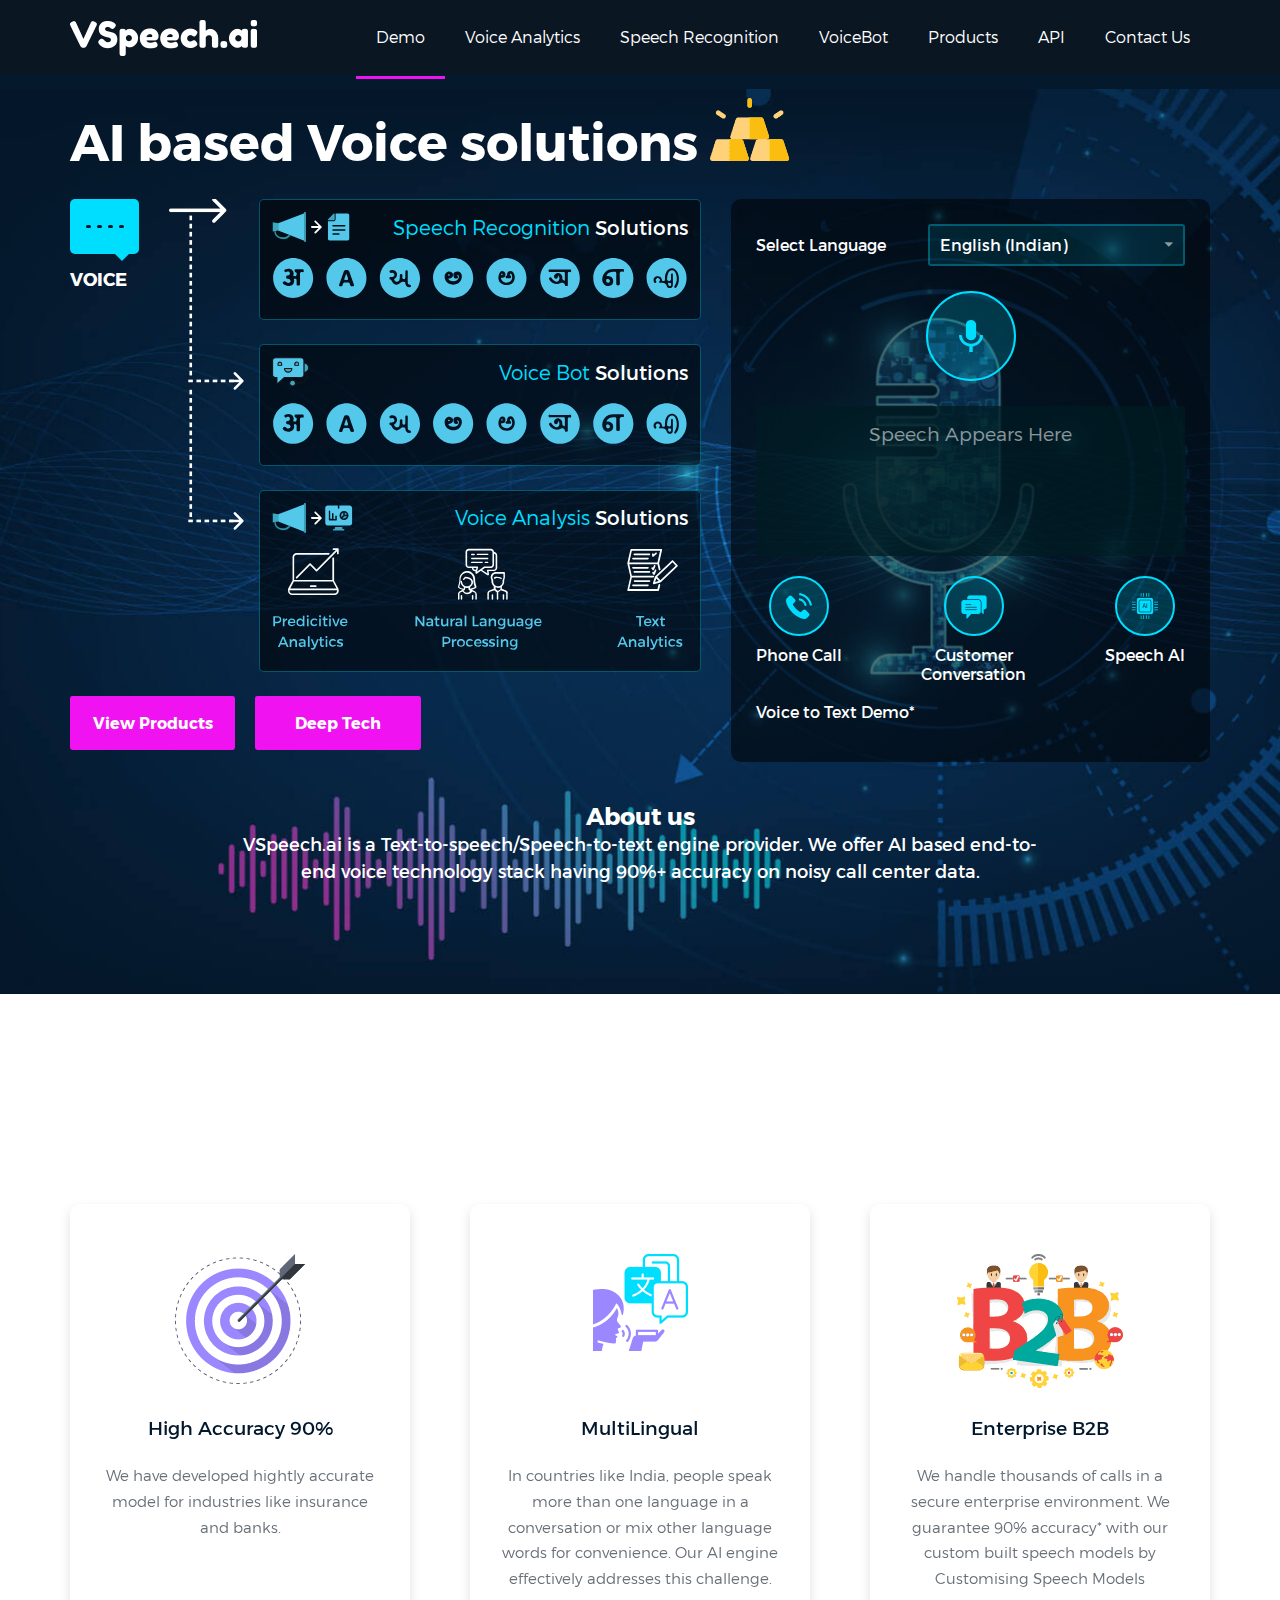
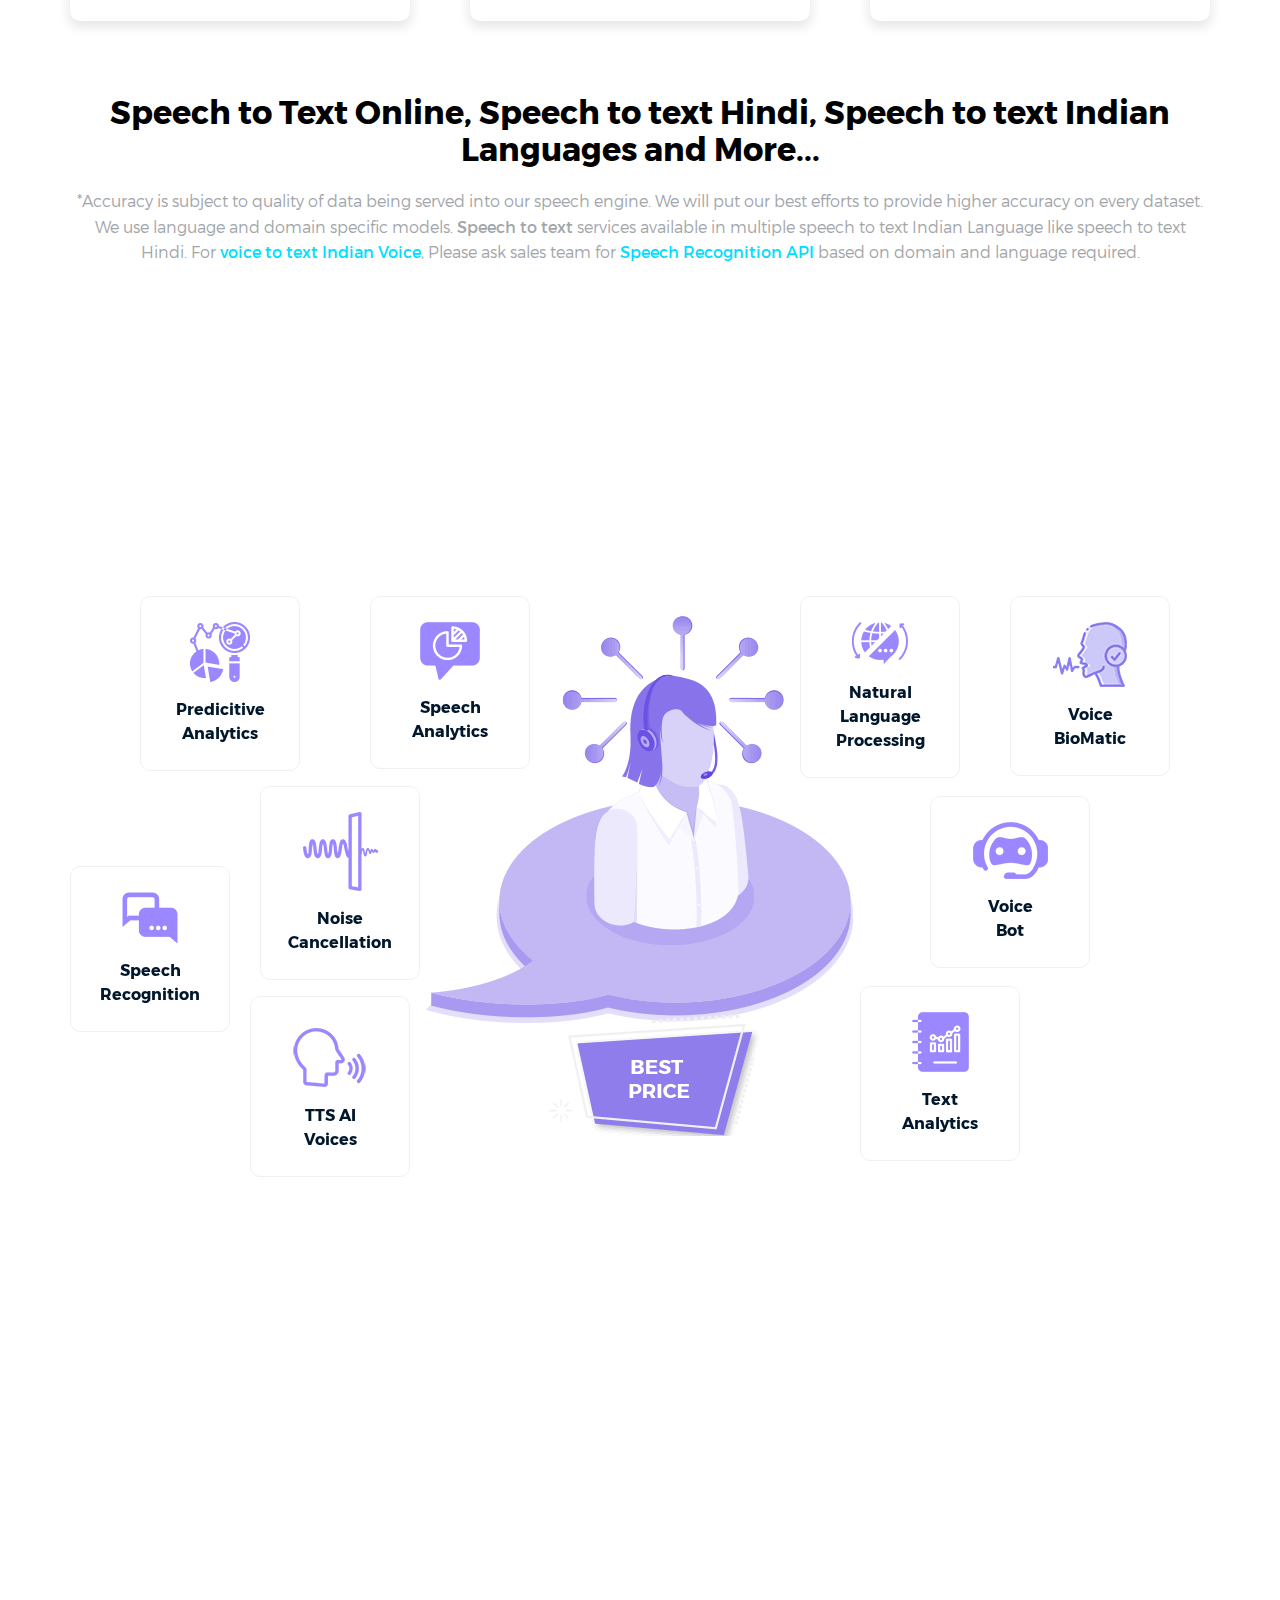
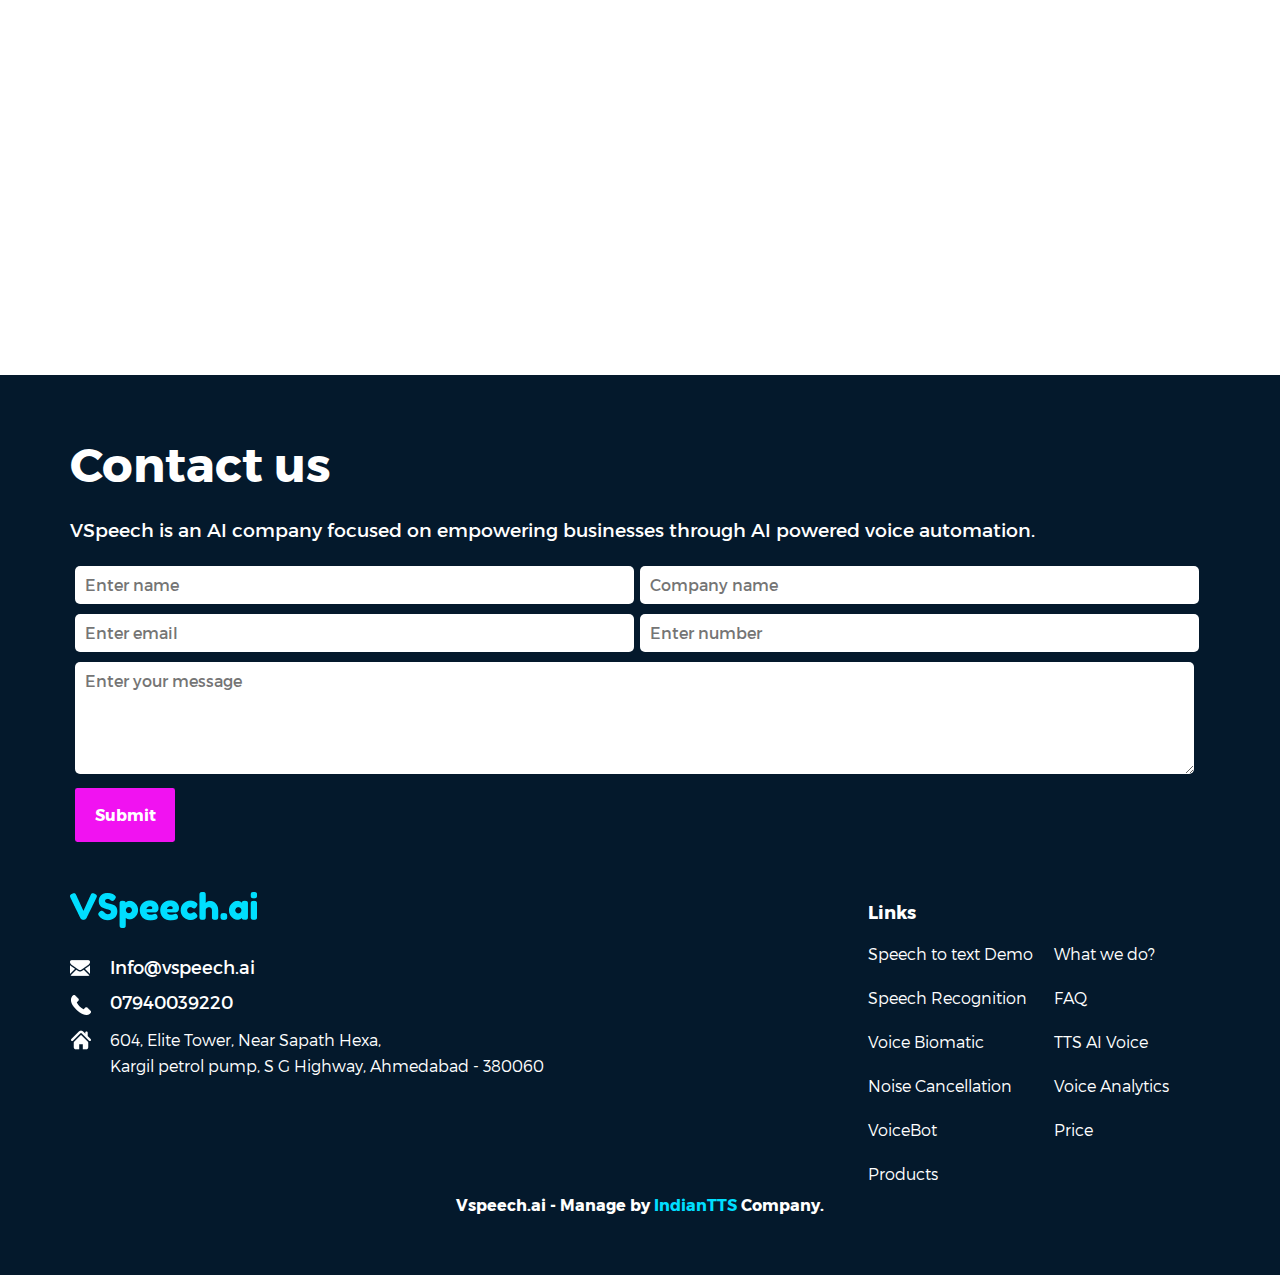
==== commit 42a12629: "changes" ====
--- a/index.html
+++ b/index.html
@@ -262,7 +262,7 @@
             class="best-price-img"
             alt="best price"
           />
-          <a class="solutions-block">
+          <a class="solutions-block" href="VoiceAnalytics.html#boost-business">
             <i class="sprite sprite-predictive-analytics"></i>
             <h5 class="title-h5">
               Predicitive<br />
@@ -309,11 +309,15 @@
               Analytics
             </h5>
           </a>
-          <a class="solutions-block" data-wow-delay="900ms">
+          <a
+            class="solutions-block"
+            data-wow-delay="900ms"
+            href="VoiceBioMatic.html"
+          >
             <i class="sprite sprite-voice-biomatic"></i>
             <h5 class="title-h5">
               Voice <br />
-              BioMatrix
+              BioMatic
             </h5>
           </a>
           <a
--- a/assets/css/style.css
+++ b/assets/css/style.css
@@ -2458,6 +2458,16 @@
   }
 }
 
+.reco-h1 {
+  display: -webkit-box;
+  display: -ms-flexbox;
+  display: flex;
+  -webkit-box-pack: justify;
+      -ms-flex-pack: justify;
+          justify-content: space-between;
+  width: 100%;
+}
+
 /* Responsive Media Queries */
 @media (min-width: 768px) and (max-width: 1024px) and (orientation: portrait) {
   #banner {
@@ -2579,6 +2589,17 @@
   }
   .boost-blocks-wrap {
     padding: 40px 15px 0 15px;
+  }
+  .boost-blocks-wrap.productsBox {
+    padding: 20px 0 0 0;
+  }
+  .boost-blocks-wrap.productsBox a.boost-block {
+    max-width: 100%;
+    width: 20%;
+  }
+  .boost-blocks-wrap.productsBox a.boost-block .title-h4 {
+    font-size: 1rem;
+    line-height: 1.5rem;
   }
   .boost-block:nth-child(3n + 2) {
     margin: 0 20px;
@@ -3155,10 +3176,14 @@
   }
   .voiceBot-left .sprite-voice-bot,
   .voiceBot-left .sprite-speaker,
-  .voiceBot-left .sprite-recognize-speaker {
+  .voiceBot-left .sprite-recognize-speaker,
+  #samples .sprite.sprite-humonitor {
     left: auto;
     margin: 0 0 0 10px;
     top: auto;
+  }
+  .reco-h1 {
+    display: inline;
   }
   .productsBox a.boost-block .sprite-voice-bot,
   .productsBox a.boost-block .sprite-speak-noise {
